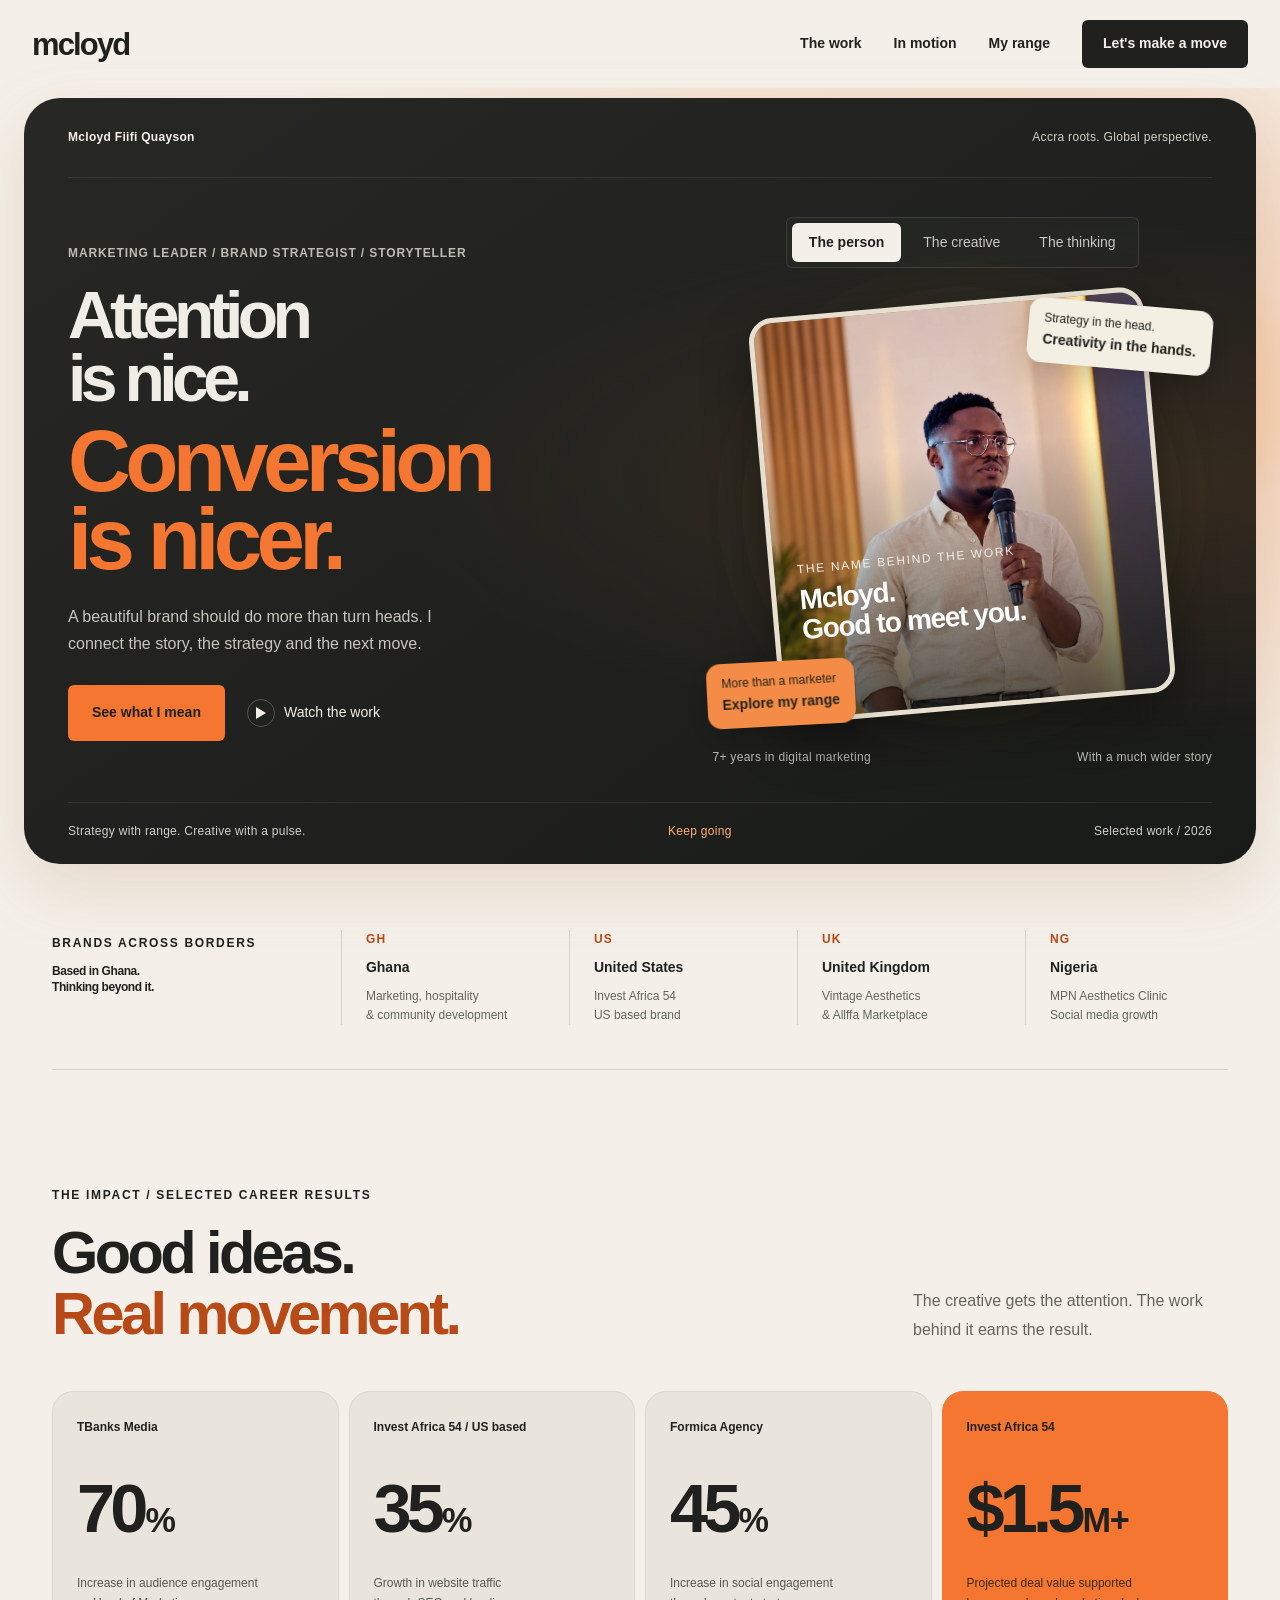
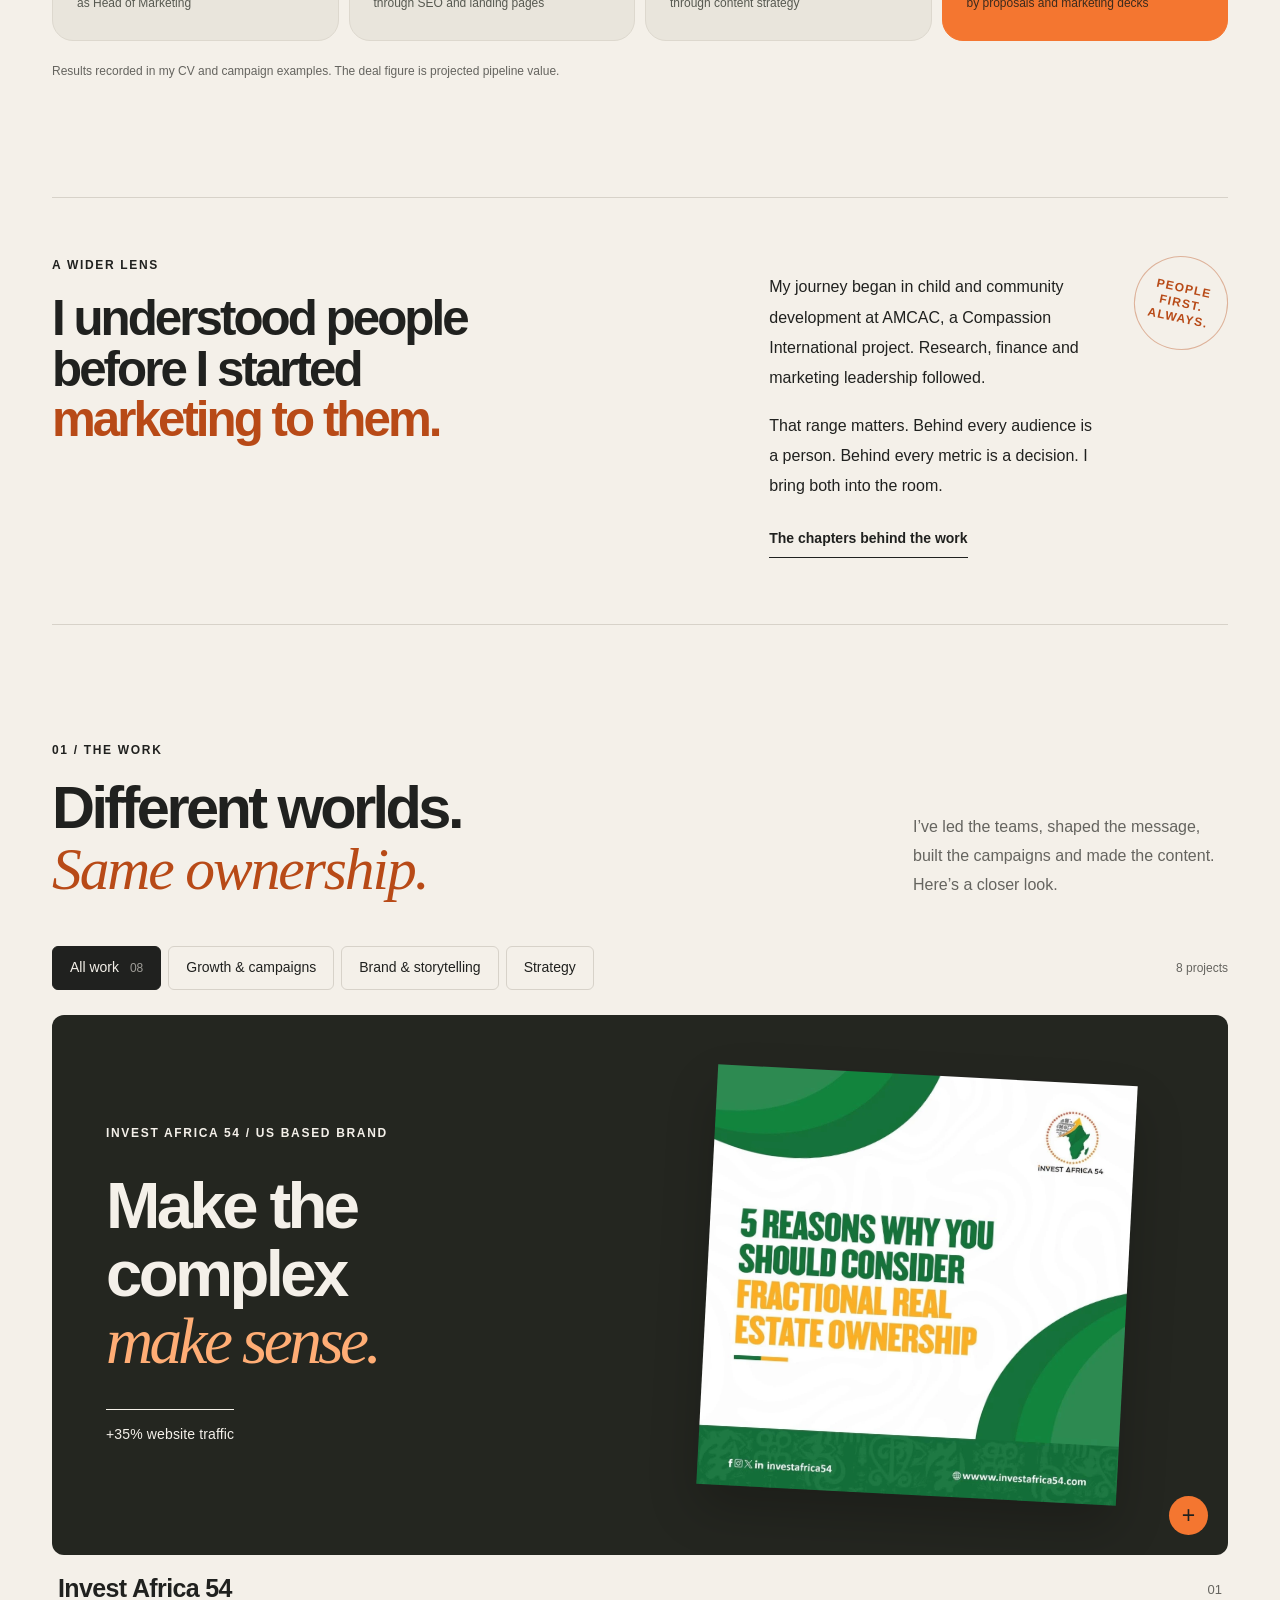
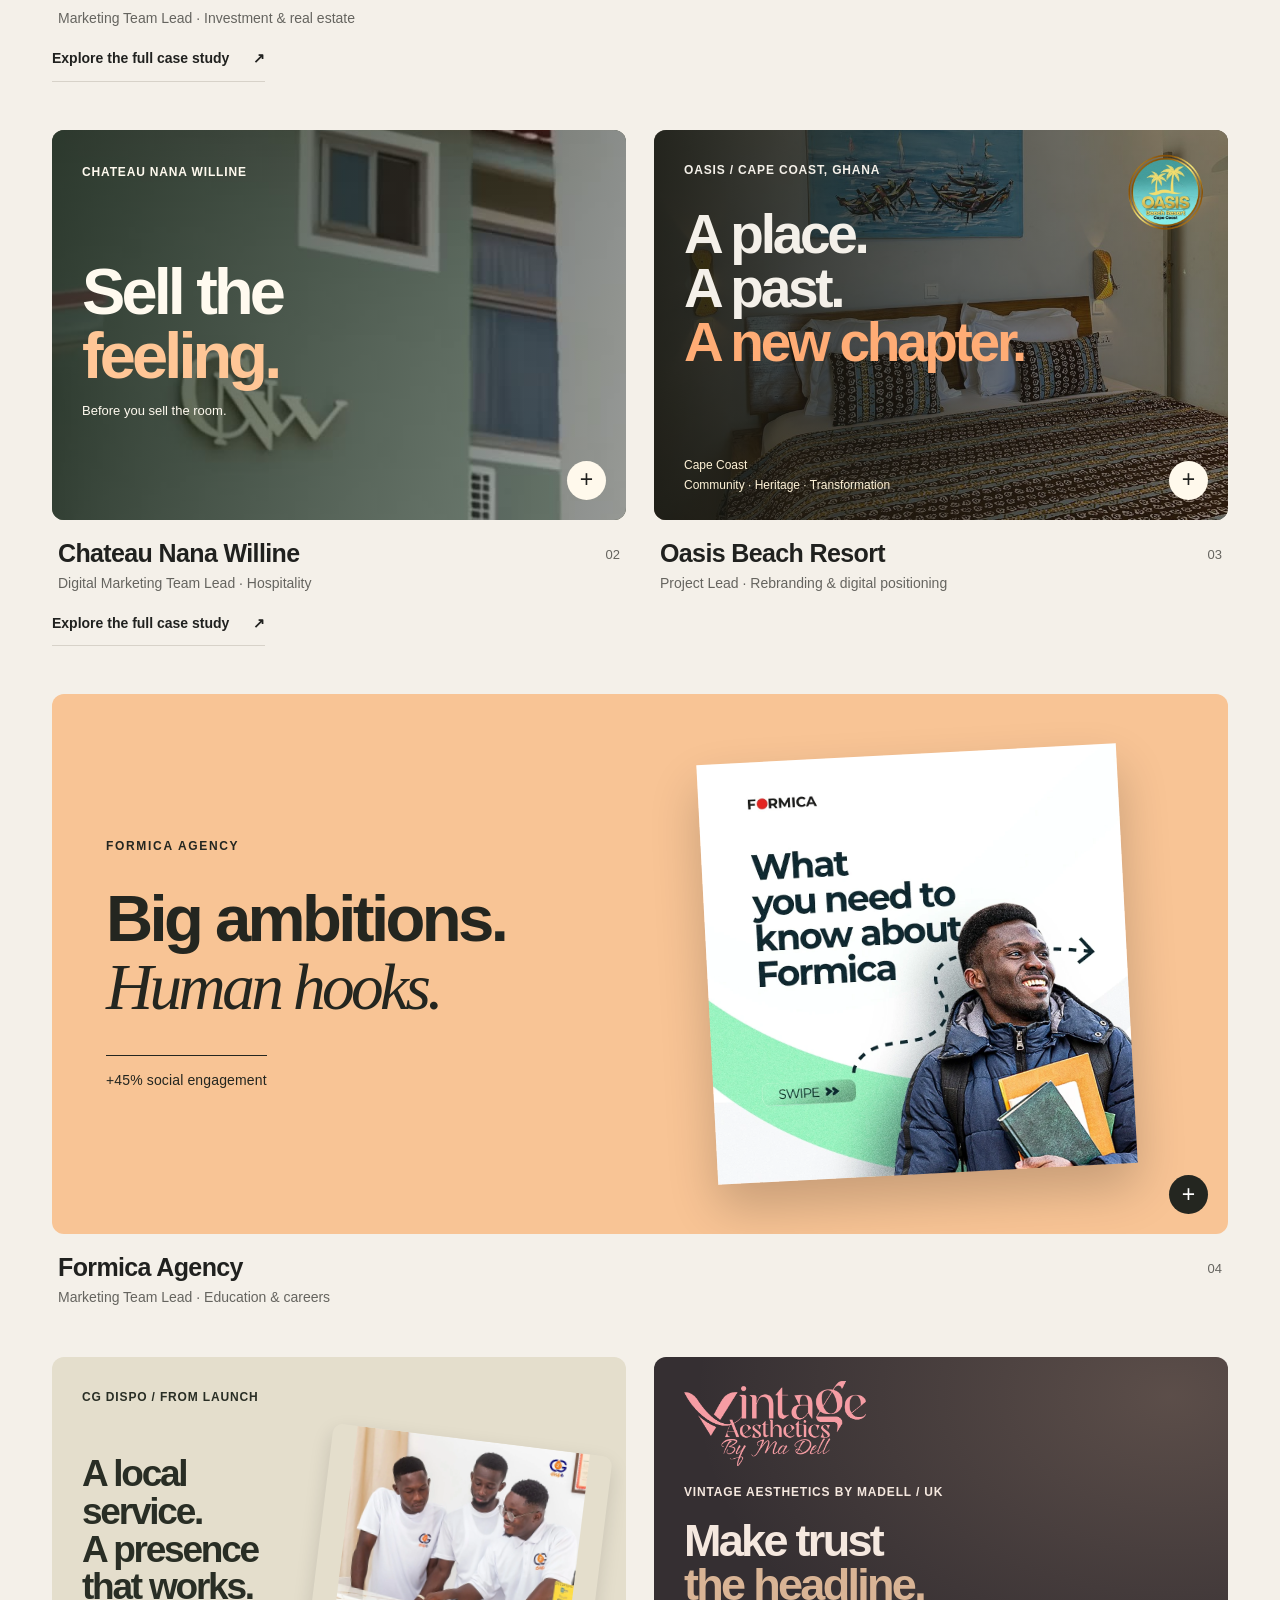
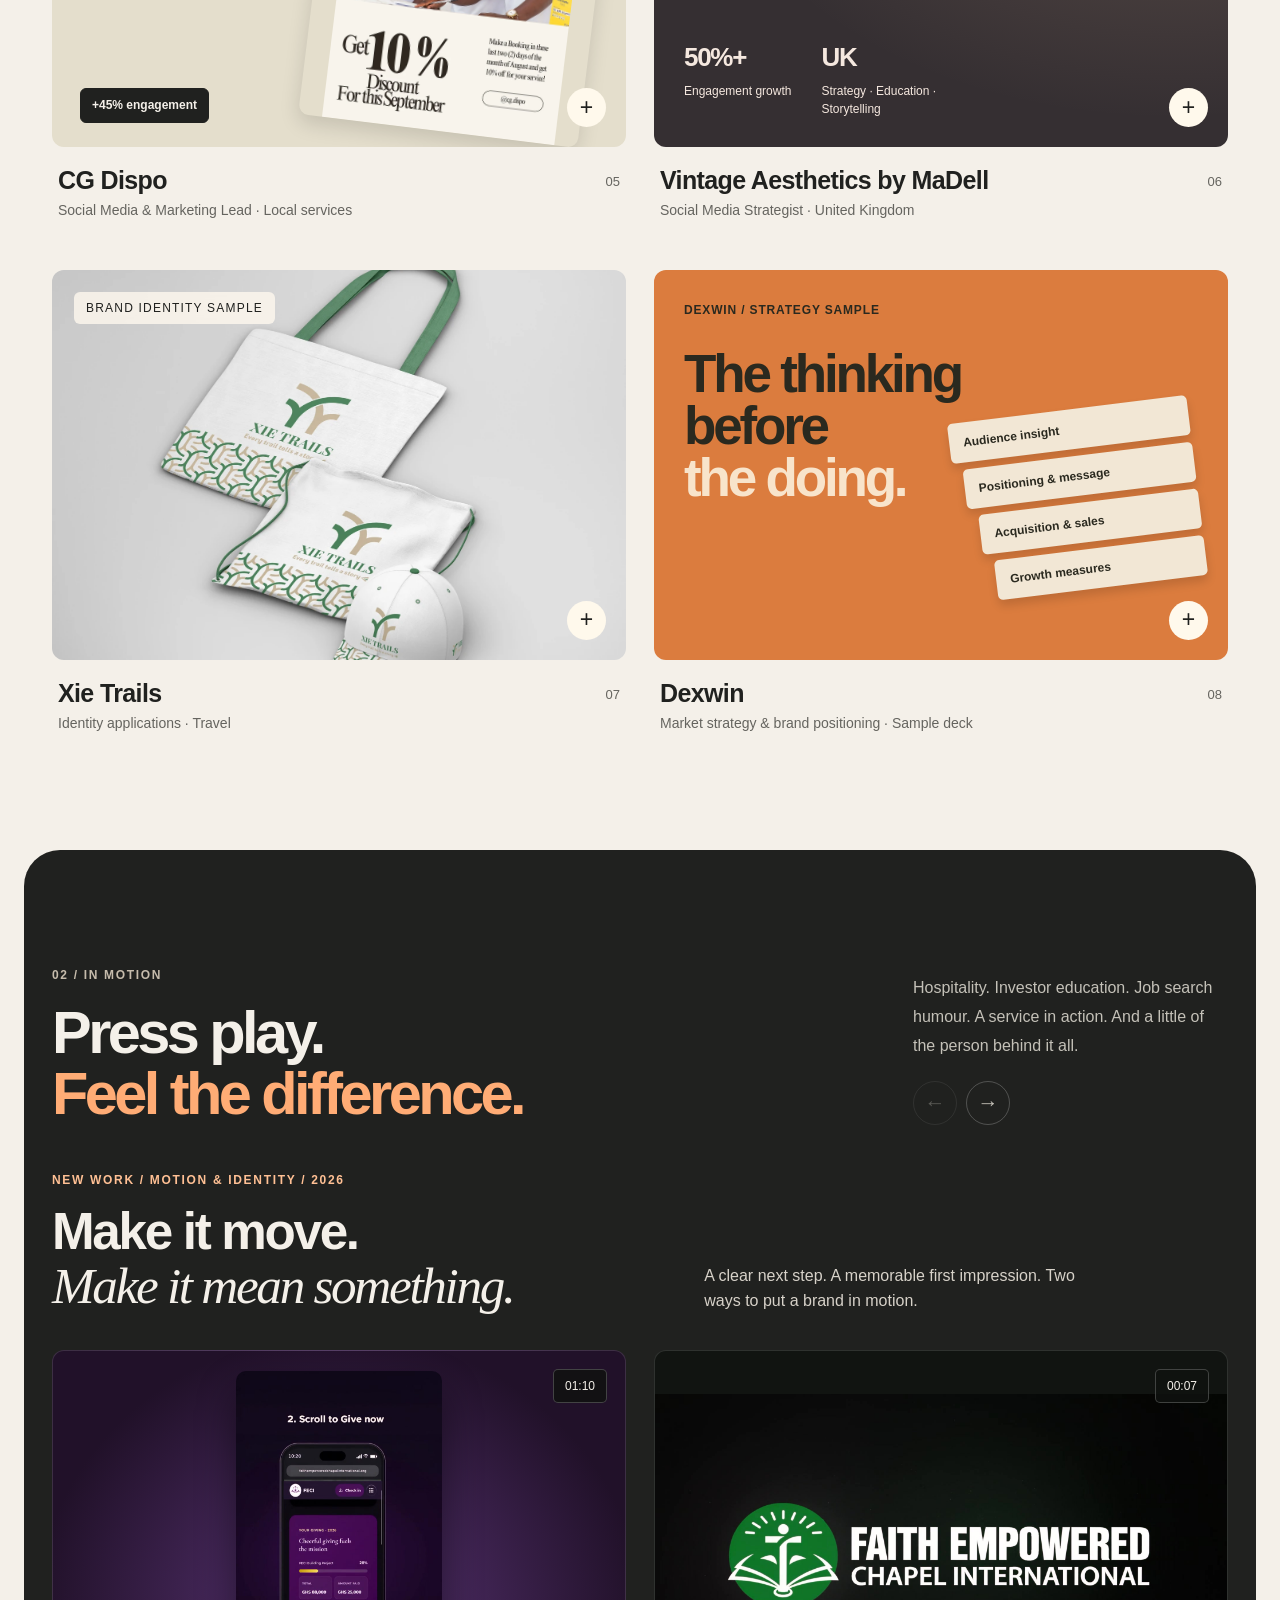
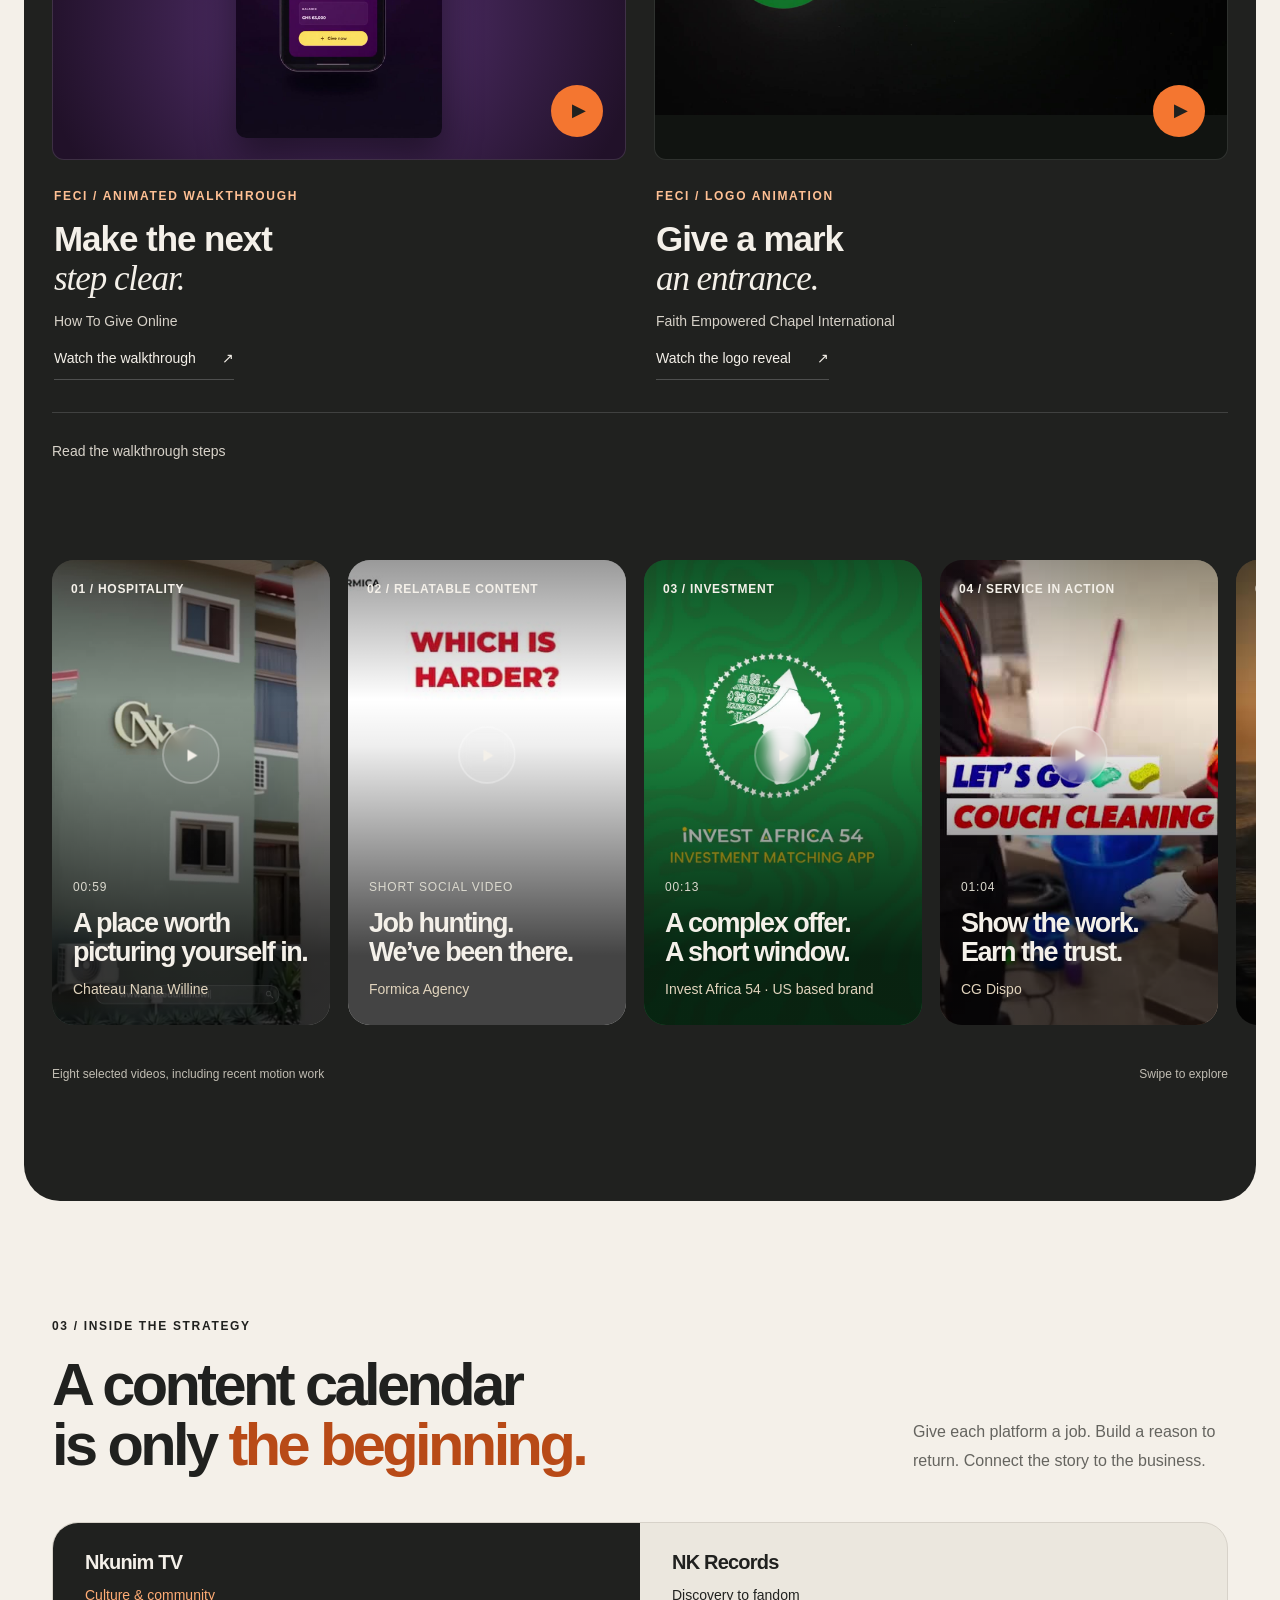
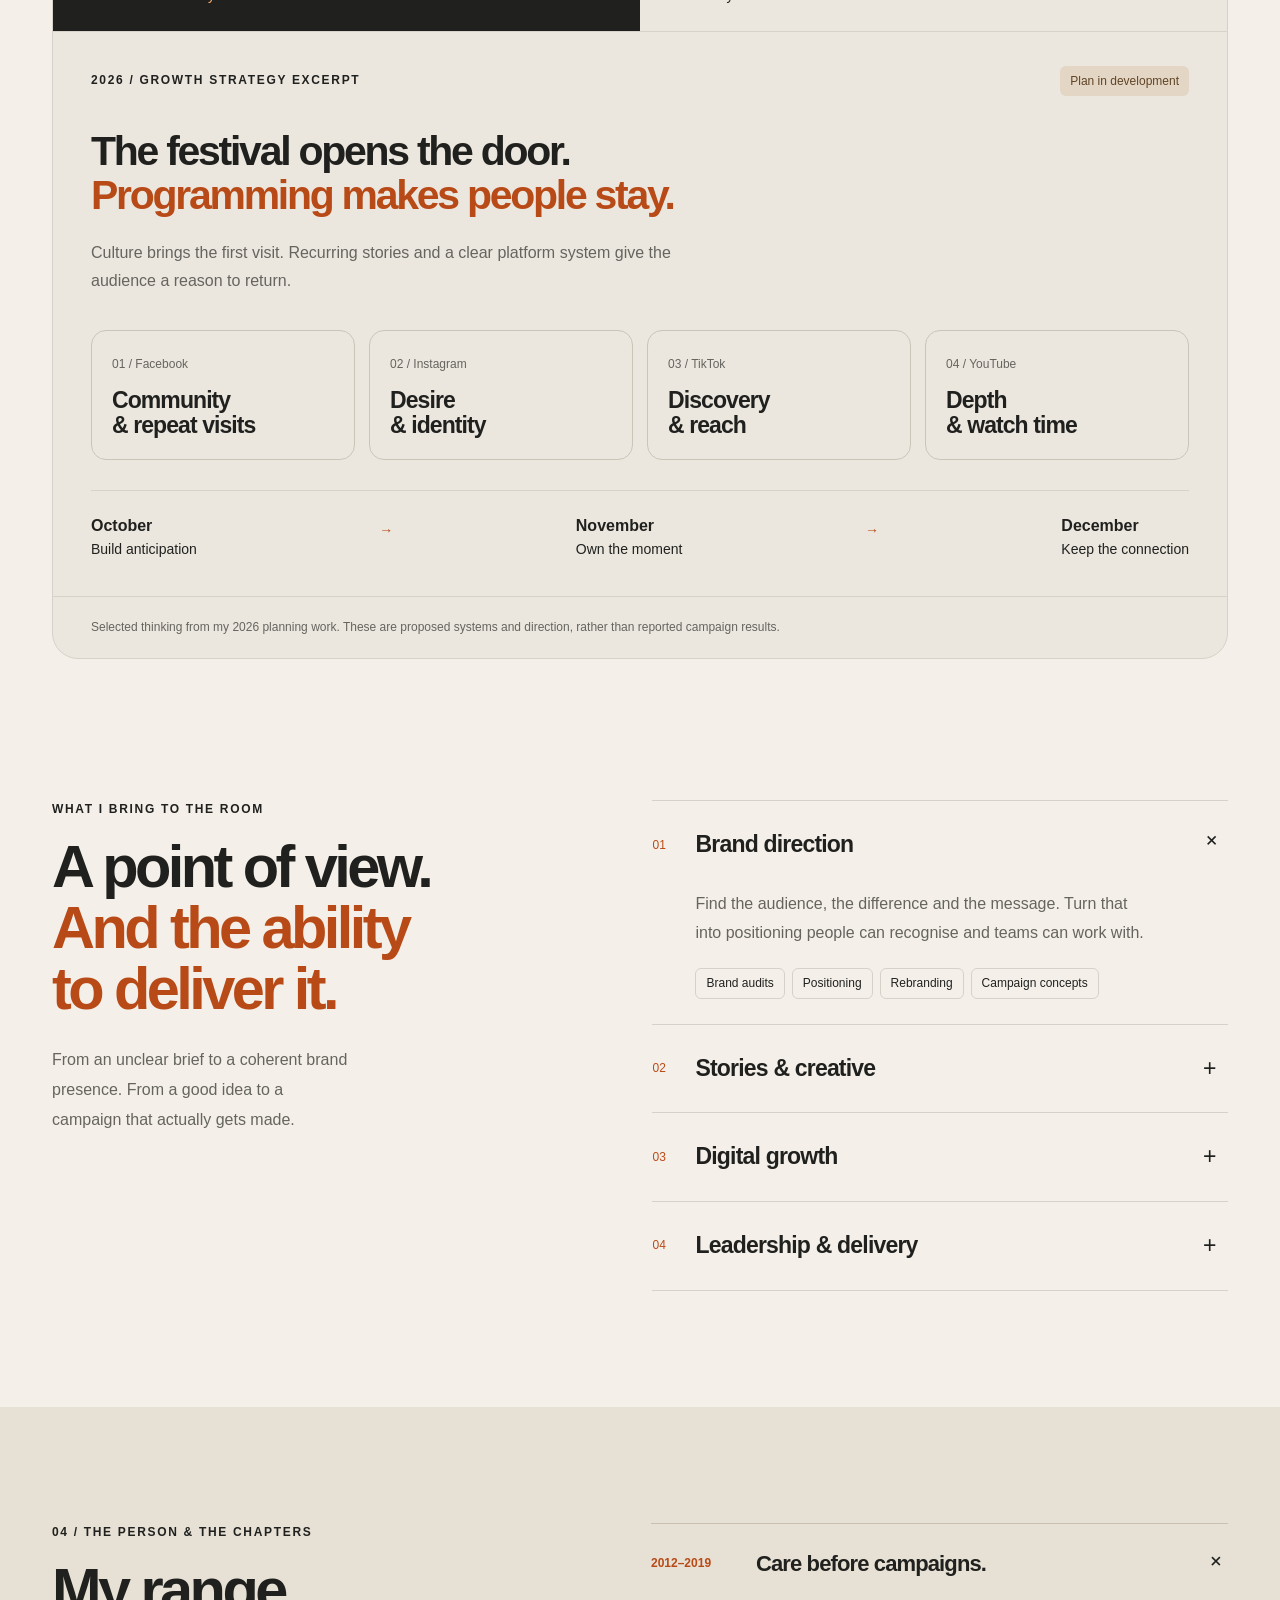
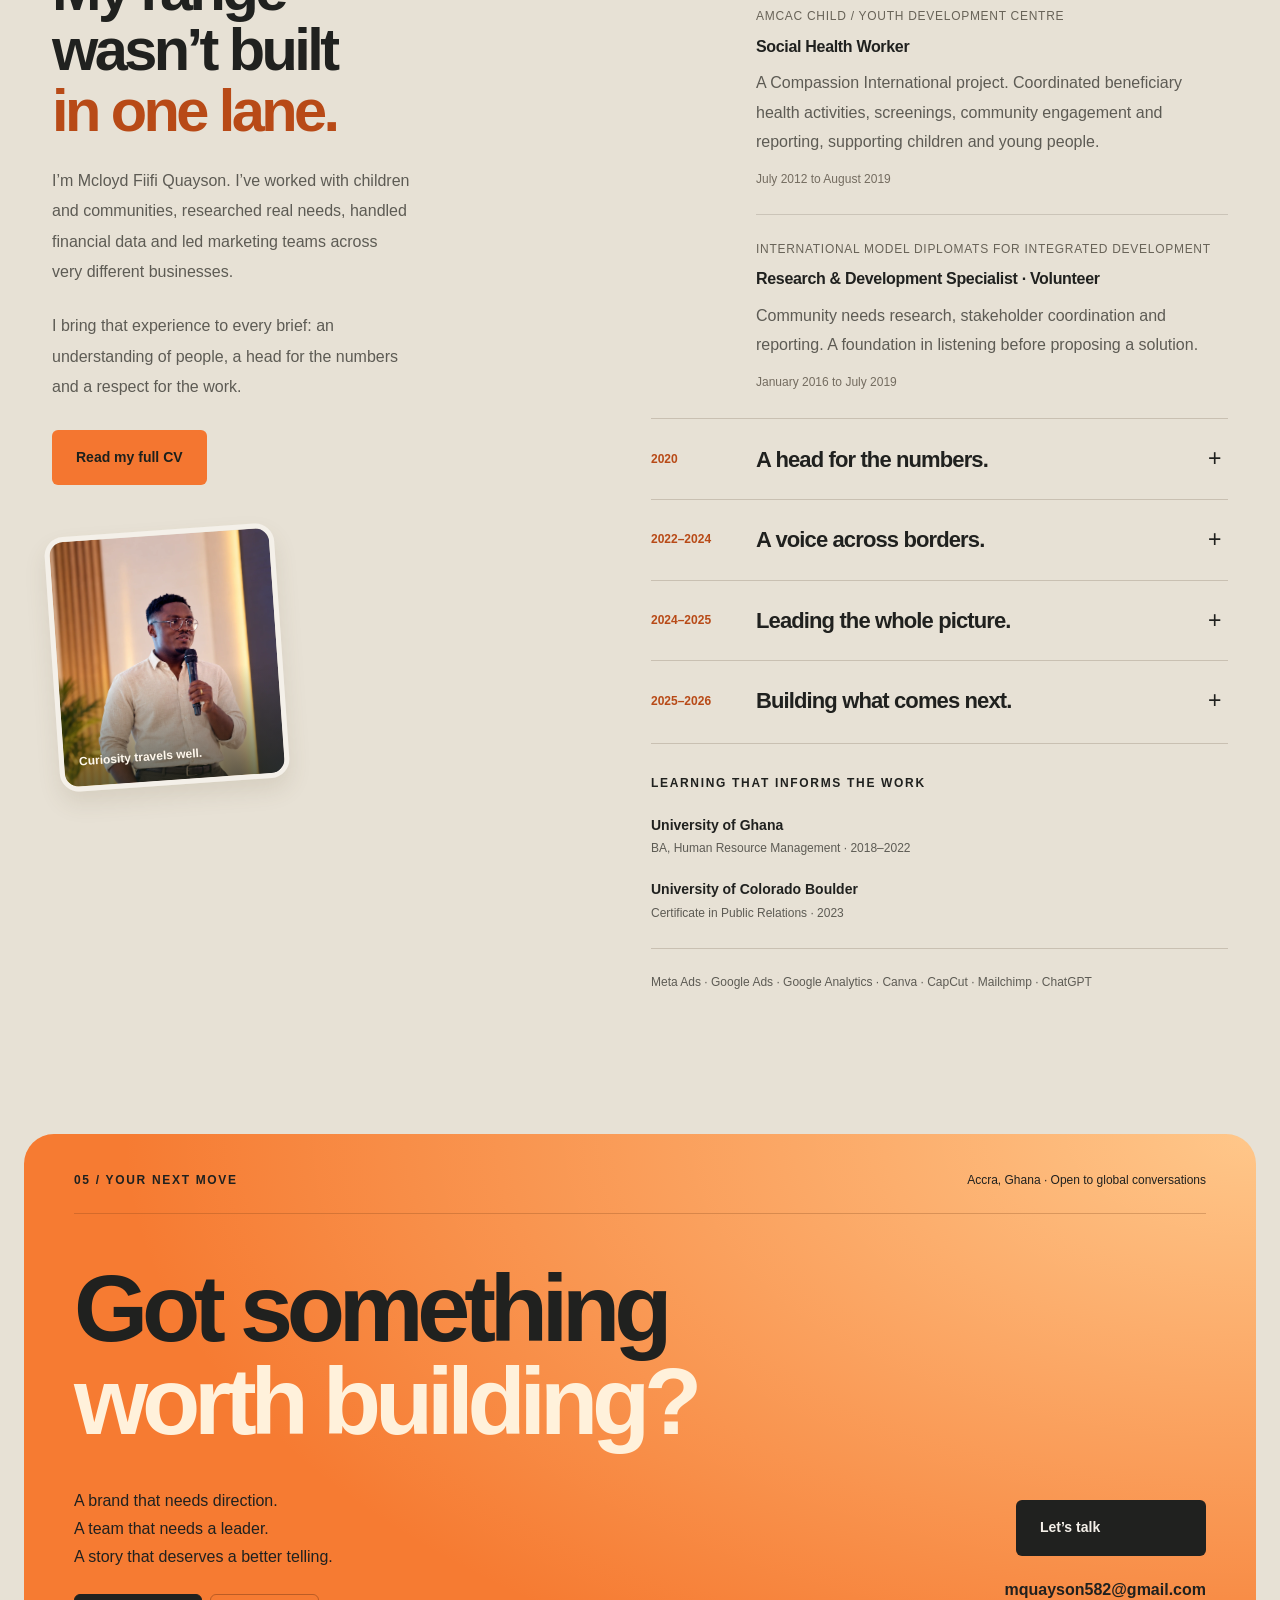
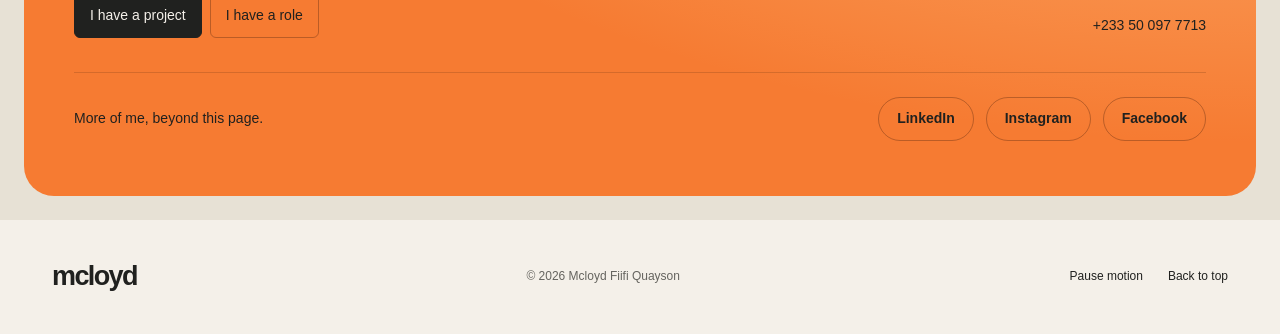
==== index.html @ b2cd820a "Refresh portfolio script cache for new video controls" ====
<!doctype html>
<html lang="en" prefix="og: https://ogp.me/ns#">
<head>
<meta charset="utf-8"><meta name="viewport" content="width=device-width, initial-scale=1"><meta name="theme-color" content="#ed641d">
<title>Mcloyd Fiifi Quayson | Marketing Leader, Brand Strategist & Storyteller</title>
<meta name="description" content="Attention is nice. Conversion is nicer. Mcloyd Fiifi Quayson: marketing leader, brand strategist and storyteller with experience spanning Ghana, US based brands, the UK and Nigeria.">
<meta property="og:title" content="Mcloyd Fiifi Quayson | Strategy with range. Creative with a pulse."><meta property="og:description" content="Real campaigns, short films, brand thinking and a journey from community development to marketing leadership."><meta property="og:type" content="website">
<link rel="canonical" href="https://mfquayson.github.io/Portfolio/">
<meta property="og:url" content="https://mfquayson.github.io/Portfolio/">
<meta property="og:site_name" content="Mcloyd Fiifi Quayson Portfolio">
<meta property="og:locale" content="en_GB">
<meta property="og:image" content="https://mfquayson.github.io/Portfolio/assets/mcloyd-social-preview.jpg">
<meta property="og:image:secure_url" content="https://mfquayson.github.io/Portfolio/assets/mcloyd-social-preview.jpg">
<meta property="og:image:type" content="image/jpeg">
<meta property="og:image:width" content="1200">
<meta property="og:image:height" content="630">
<meta property="og:image:alt" content="Mcloyd Fiifi Quayson speaking at an event. Marketing leader, brand strategist and storyteller.">
<meta name="twitter:card" content="summary_large_image">
<meta name="twitter:title" content="Mcloyd Fiifi Quayson | Strategy with range. Creative with a pulse.">
<meta name="twitter:description" content="Real campaigns, short films, brand thinking and a journey from community development to marketing leadership.">
<meta name="twitter:image" content="https://mfquayson.github.io/Portfolio/assets/mcloyd-social-preview.jpg">
<meta name="twitter:image:alt" content="Mcloyd Fiifi Quayson speaking at an event. Marketing leader, brand strategist and storyteller.">
<link rel="icon" href="assets/favicon.svg" type="image/svg+xml"><link rel="stylesheet" href="style.css"><link rel="stylesheet" href="editorial.css"><script src="app.js?v=20261005" defer></script>
</head>
<body>
<a class="skip" href="#main">Skip to content</a><div class="scroll-progress" aria-hidden="true"></div>
<header class="header"><a class="wordmark" href="#home" aria-label="Mcloyd Quayson, home">mcloyd</a><nav id="navigation" aria-label="Main navigation"><a href="#work">The work</a><a href="#films">In motion</a><a href="#journey">My range</a><a class="nav-contact" href="#contact">Let's make a move</a></nav><button class="menu-toggle" aria-expanded="false" aria-controls="navigation">Menu</button></header>
<main id="main">
<section class="hero-shell" id="home" aria-labelledby="hero-title"><div class="hero">
<div class="hero-top"><p>Mcloyd Fiifi Quayson</p><p>Accra roots. Global perspective.</p></div>
<div class="hero-grid"><div class="hero-copy"><p class="eyebrow">Marketing leader / Brand strategist / Storyteller</p><h1 id="hero-title"><span>Attention<br>is nice.</span><em>Conversion<br>is nicer.</em></h1><p class="hero-description">A beautiful brand should do more than turn heads. I connect the story, the strategy and the next move.</p><div class="hero-actions"><a class="button button-orange" href="#work">See what I mean</a><a class="hero-reel-link" href="#films"><span class="play-small" aria-hidden="true"><svg viewBox="0 0 10 12" width="10" height="12" aria-hidden="true"><path d="M0 0l10 6-10 6z" fill="currentColor"/></svg></span> Watch the work</a></div></div>
<div class="hero-studio"><div class="studio-tabs" role="tablist" aria-label="Explore Mcloyd's range"><button role="tab" id="person-tab" aria-controls="person-panel" aria-selected="true" data-scene="person">The person</button><button role="tab" id="creative-tab" aria-controls="creative-panel" aria-selected="false" tabindex="-1" data-scene="creative">The creative</button><button role="tab" id="thinking-tab" aria-controls="thinking-panel" aria-selected="false" tabindex="-1" data-scene="thinking">The thinking</button></div>
<div class="studio-stage"><div class="studio-panel person-panel" id="person-panel" role="tabpanel" aria-labelledby="person-tab"><div class="portrait-orbit" aria-hidden="true"></div><div class="portrait-card"><img src="assets/mcloyd.webp" alt="Mcloyd Fiifi Quayson speaking into a microphone at an event" width="1024" height="1536" fetchpriority="high"><div class="portrait-caption"><span>THE NAME BEHIND THE WORK</span><strong>Mcloyd.<br>Good to meet you.</strong></div></div><div class="studio-note note-top"><span>Strategy in the head.</span><b>Creativity in the hands.</b></div><a class="studio-note note-bottom" href="#journey"><span>More than a marketer</span><b>Explore my range</b></a></div>
<div class="studio-panel creative-panel" id="creative-panel" role="tabpanel" aria-labelledby="creative-tab" hidden><div class="creative-stack"><img src="assets/xie.webp" alt="Xie Trails identity applied to travel merchandise" width="1440" height="1600"><img src="assets/hotel.webp" alt="Chateau Nana Willine seasonal booking creative" width="1080" height="1080"></div><div class="studio-note note-bottom"><span>From identity to the feed.</span><b>A story people can see.</b></div><a class="scene-link" href="#films">See it in motion</a></div>
<div class="studio-panel thinking-panel" id="thinking-panel" role="tabpanel" aria-labelledby="thinking-tab" hidden><div class="thinking-card"><span>BEFORE THE POST.</span><p>Who cares?<br>Why now?<br><em>What next?</em></p><div class="thinking-flow"><span>Audience</span><i aria-hidden="true">→</i><span>Story</span><i aria-hidden="true">→</i><span>Action</span></div></div><div class="studio-note note-bottom"><span>Not every platform has the same job.</span><b>Give the work a direction.</b></div><a class="scene-link" href="#thinking">Inside the strategy</a></div></div>
<div class="studio-bottom"><span>7+ years in digital marketing</span><span>With a much wider story</span></div></div></div>
<div class="hero-bottom"><span>Strategy with range. Creative with a pulse.</span><a href="#footprint">Keep going</a><span>Selected work / 2026</span></div></div></section>
<section class="footprint wrap" id="footprint" aria-label="International brand experience"><div class="footprint-intro"><span class="eyebrow">Brands across borders</span><p>Based in Ghana.<br>Thinking beyond it.</p></div><div><span class="country-code">GH</span><strong>Ghana</strong><p>Marketing, hospitality<br>& community development</p></div><div><span class="country-code">US</span><strong>United States</strong><p>Invest Africa 54<br>US based brand</p></div><div><span class="country-code">UK</span><strong>United Kingdom</strong><p>Vintage Aesthetics<br>& Allffa Marketplace</p></div><div><span class="country-code">NG</span><strong>Nigeria</strong><p>MPN Aesthetics Clinic<br>Social media growth</p></div></section>
<section class="impact wrap section-space" aria-labelledby="impact-title"><div class="section-heading reveal"><div><p class="eyebrow">The impact / Selected career results</p><h2 id="impact-title">Good ideas.<br><span>Real movement.</span></h2></div><p>The creative gets the attention. The work behind it earns the result.</p></div><div class="metric-grid reveal"><div class="metric"><span class="metric-org">TBanks Media</span><strong>70<span>%</span></strong><p>Increase in audience engagement<br>as Head of Marketing</p></div><div class="metric"><span class="metric-org">Invest Africa 54 / US based</span><strong>35<span>%</span></strong><p>Growth in website traffic<br>through SEO and landing pages</p></div><div class="metric"><span class="metric-org">Formica Agency</span><strong>45<span>%</span></strong><p>Increase in social engagement<br>through content strategy</p></div><div class="metric metric-orange"><span class="metric-org">Invest Africa 54</span><strong>$1.5<span>M+</span></strong><p>Projected deal value supported<br>by proposals and marketing decks</p></div></div><p class="source-note">Results recorded in my CV and campaign examples. The deal figure is projected pipeline value.</p></section>
<section class="range-intro wrap reveal" aria-labelledby="range-title"><div class="range-title"><p class="eyebrow">A wider lens</p><h2 id="range-title">I understood people<br>before I started<br><span>marketing to them.</span></h2></div><div class="range-context"><span class="range-stamp" aria-hidden="true">PEOPLE<br>FIRST.<br>ALWAYS.</span><p>My journey began in child and community development at AMCAC, a Compassion International project. Research, finance and marketing leadership followed.</p><p>That range matters. Behind every audience is a person. Behind every metric is a decision. I bring both into the room.</p><a class="text-link" href="#journey">The chapters behind the work</a></div></section>
<section class="work wrap section-space" id="work" aria-labelledby="work-title"><div class="section-heading reveal"><div><p class="eyebrow">01 / The work</p><h2 id="work-title">Different worlds.<br><span>Same ownership.</span></h2></div><p>I’ve led the teams, shaped the message, built the campaigns and made the content. Here’s a closer look.</p></div><div class="gallery-toolbar"><div class="filters" role="group" aria-label="Filter projects"><button data-filter="all" aria-pressed="true">All work <span>08</span></button><button data-filter="growth" aria-pressed="false">Growth & campaigns</button><button data-filter="brand" aria-pressed="false">Brand & storytelling</button><button data-filter="strategy" aria-pressed="false">Strategy</button></div><span id="gallery-count" aria-live="polite">8 projects</span></div>
<div class="project-grid editorial-gallery">
<article class="project project-feature reveal" data-category="growth strategy"><button class="project-open" data-project="invest"><div class="project-visual editorial-feature feature-invest"><div class="feature-copy"><span class="eyebrow">INVEST AFRICA 54 / US BASED BRAND</span><p>Make the<br>complex<br><em>make sense.</em></p><span class="feature-result">+35% website traffic</span></div><div class="feature-art"><img src="assets/invest.webp" alt="Invest Africa 54 educational campaign creative" loading="lazy" width="1080" height="1080"></div><span class="open-arrow" aria-hidden="true">+</span></div><div class="project-info"><div><h3>Invest Africa 54</h3><p>Marketing Team Lead · Investment & real estate</p></div><span>01</span></div></button><a class="case-link" href="work/invest-africa-54/">Explore the full case study <span aria-hidden="true">↗</span></a></article>
<article class="project reveal" data-category="growth brand"><button class="project-open" data-project="hotel"><div class="project-visual hotel-visual"><img src="assets/hotelFilm.jpg" alt="Exterior of Chateau Nana Willine from a hospitality campaign reel" loading="lazy" width="720" height="1280"><div class="visual-type"><span>CHATEAU NANA WILLINE</span><p>Sell the<br><em>feeling.</em></p><small>Before you sell the room.</small></div><span class="open-arrow" aria-hidden="true">+</span></div><div class="project-info"><div><h3>Chateau Nana Willine</h3><p>Digital Marketing Team Lead · Hospitality</p></div><span>02</span></div></button><a class="case-link" href="work/chateau-nana-willine/">Explore the full case study <span aria-hidden="true">↗</span></a></article>
<article class="project reveal" data-category="brand strategy"><button class="project-open" data-project="oasis"><div class="project-visual oasis-visual"><img class="oasis-photo" src="assets/oasis-brand-photo.jpg" alt="A guest room at Oasis Beach Resort" width="960" height="1280" loading="lazy"><img class="case-brand-logo" src="assets/oasis-logo.png" alt="Oasis Beach Resort logo" width="500" height="500" loading="lazy"><div class="visual-type"><span>OASIS / CAPE COAST, GHANA</span><p>A place.<br>A past.<br><em>A new chapter.</em></p></div><div class="oasis-line"><span>Cape Coast</span><span>Community · Heritage · Transformation</span></div><span class="open-arrow" aria-hidden="true">+</span></div><div class="project-info"><div><h3>Oasis Beach Resort</h3><p>Project Lead · Rebranding & digital positioning</p></div><span>03</span></div></button></article>
<article class="project project-feature reveal" data-category="growth brand"><button class="project-open" data-project="formica"><div class="project-visual editorial-feature feature-formica"><div class="feature-copy"><span class="eyebrow">FORMICA AGENCY</span><p>Big ambitions.<br><em>Human hooks.</em></p><span class="feature-result">+45% social engagement</span></div><div class="feature-art"><img src="assets/formica.webp" alt="Formica Agency career development creative" loading="lazy" width="1080" height="1080"></div><span class="open-arrow" aria-hidden="true">+</span></div><div class="project-info"><div><h3>Formica Agency</h3><p>Marketing Team Lead · Education & careers</p></div><span>04</span></div></button></article>
<article class="project reveal" data-category="growth brand"><button class="project-open" data-project="cg"><div class="project-visual cg-visual"><img src="assets/cg.webp" alt="CG Dispo promotional social creative for a cleaning service offer" loading="lazy" width="960" height="1200"><div class="visual-label"><span>CG DISPO / FROM LAUNCH</span><p>A local service.<br>A presence that works.</p></div><span class="visual-result">+45% engagement</span><span class="open-arrow" aria-hidden="true">+</span></div><div class="project-info"><div><h3>CG Dispo</h3><p>Social Media & Marketing Lead · Local services</p></div><span>05</span></div></button></article>
<article class="project reveal" data-category="growth strategy"><button class="project-open" data-project="aesthetics"><div class="project-visual aesthetics-visual"><img class="case-brand-logo" src="assets/vintage-logo.png" alt="Vintage Aesthetics by MaDell logo" width="600" height="281" loading="lazy"><div class="visual-type"><span>VINTAGE AESTHETICS BY MADELL / UK</span><p>Make trust<br><em>the headline.</em></p></div><div class="aesthetics-results"><span><b>50%+</b>Engagement growth</span><span><b>UK</b>Strategy · Education · Storytelling</span></div><span class="open-arrow" aria-hidden="true">+</span></div><div class="project-info"><div><h3>Vintage Aesthetics by MaDell</h3><p>Social Media Strategist · United Kingdom</p></div><span>06</span></div></button></article>
<article class="project reveal" data-category="brand"><button class="project-open" data-project="xie"><div class="project-visual xie-visual"><img src="assets/xie.webp" alt="Xie Trails identity on a tote bag, shirt and cap" loading="lazy" width="1440" height="1600"><span class="sample-label">BRAND IDENTITY SAMPLE</span><span class="open-arrow" aria-hidden="true">+</span></div><div class="project-info"><div><h3>Xie Trails</h3><p>Identity applications · Travel</p></div><span>07</span></div></button></article>
<article class="project reveal" data-category="strategy"><button class="project-open" data-project="deck"><div class="project-visual deck-visual"><div class="visual-type"><span>DEXWIN / STRATEGY SAMPLE</span><p>The thinking<br>before<br><em>the doing.</em></p></div><div class="deck-pages"><span>Audience insight</span><span>Positioning & message</span><span>Acquisition & sales</span><span>Growth measures</span></div><span class="open-arrow" aria-hidden="true">+</span></div><div class="project-info"><div><h3>Dexwin</h3><p>Market strategy & brand positioning · Sample deck</p></div><span>08</span></div></button></article>
</div></section>
<section class="cinema section-space" id="films" aria-labelledby="films-title"><div class="wrap"><div class="section-heading reveal"><div><p class="eyebrow">02 / In motion</p><h2 id="films-title">Press play.<br><span>Feel the difference.</span></h2></div><div class="cinema-intro"><p>Hospitality. Investor education. Job search humour. A service in action. And a little of the person behind it all.</p><div class="slider-controls"><button id="previous-film" aria-label="Previous videos">←</button><button id="next-film" aria-label="Next videos">→</button></div></div></div></div>
<div class="wrap motion-showcase reveal" aria-labelledby="motion-showcase-title">
<div class="motion-heading"><p class="eyebrow">New work / Motion &amp; identity / 2026</p><h3 id="motion-showcase-title">Make it move.<br><em>Make it mean something.</em></h3><p>A clear next step. A memorable first impression. Two ways to put a brand in motion.</p></div>
<div class="motion-grid">
<article class="motion-card"><button class="film-open motion-open" data-film="giving" aria-label="Play How To Give Online, animated website walkthrough"><div class="motion-preview motion-phone"><img src="assets/feci-giving-poster.jpg" alt="A phone showing the giving options in the animated FECI website walkthrough" loading="lazy" width="720" height="1280"><span class="motion-duration">01:10</span><span class="motion-play" aria-hidden="true">▶</span></div><div class="motion-copy"><span class="eyebrow">FECI / Animated walkthrough</span><h4>Make the next<br><em>step clear.</em></h4><p>How To Give Online</p><span class="motion-watch">Watch the walkthrough <span aria-hidden="true">↗</span></span></div></button></article>
<article class="motion-card"><button class="film-open motion-open" data-film="logo" aria-label="Play Faith Empowered Chapel International logo reveal"><div class="motion-preview motion-logo"><img src="assets/feci-logo-poster.jpg" alt="The Faith Empowered Chapel International logo at the close of its animated reveal" loading="lazy" width="1920" height="1080"><span class="motion-duration">00:07</span><span class="motion-play" aria-hidden="true">▶</span></div><div class="motion-copy"><span class="eyebrow">FECI / Logo animation</span><h4>Give a mark<br><em>an entrance.</em></h4><p>Faith Empowered Chapel International</p><span class="motion-watch">Watch the logo reveal <span aria-hidden="true">↗</span></span></div></button></article>
</div>
<details class="motion-transcript"><summary>Read the walkthrough steps</summary><p>The film demonstrates opening the FECI website, scrolling to Give now, choosing a giving type, entering an amount, reviewing payment methods, choosing Mobile Money, entering and checking the payment number, and approving the transaction on a phone.</p></details>
</div>
<div class="film-track" id="film-track" tabindex="0" aria-label="Video collection. Swipe, scroll or use the arrow buttons.">
<article class="film-card"><button class="film-open" data-film="hotel"><img src="assets/hotelFilm.jpg" alt="Chateau Nana Willine exterior, video preview" loading="lazy" width="720" height="1280"><span class="film-top">01 / HOSPITALITY</span><span class="play-circle" aria-hidden="true"><svg viewBox="0 0 10 12" width="10" height="12" aria-hidden="true"><path d="M0 0l10 6-10 6z" fill="currentColor"/></svg></span><div class="film-caption"><span>00:59</span><h3>A place worth<br>picturing yourself in.</h3><p>Chateau Nana Willine</p></div></button></article>
<article class="film-card"><button class="film-open" data-film="formica"><img src="assets/reel-poster.jpg" alt="Formica job search humour video preview" loading="lazy"><span class="film-top">02 / RELATABLE CONTENT</span><span class="play-circle" aria-hidden="true"><svg viewBox="0 0 10 12" width="10" height="12" aria-hidden="true"><path d="M0 0l10 6-10 6z" fill="currentColor"/></svg></span><div class="film-caption"><span>SHORT SOCIAL VIDEO</span><h3>Job hunting.<br>We’ve been there.</h3><p>Formica Agency</p></div></button></article>
<article class="film-card"><button class="film-open" data-film="invest"><img src="assets/investFilm.jpg" alt="Invest Africa 54 investment campaign video preview" loading="lazy" width="720" height="1280"><span class="film-top">03 / INVESTMENT</span><span class="play-circle" aria-hidden="true"><svg viewBox="0 0 10 12" width="10" height="12" aria-hidden="true"><path d="M0 0l10 6-10 6z" fill="currentColor"/></svg></span><div class="film-caption"><span>00:13</span><h3>A complex offer.<br>A short window.</h3><p>Invest Africa 54 · US based brand</p></div></button></article>
<article class="film-card"><button class="film-open" data-film="laundry"><img src="assets/laundryFilm.jpg" alt="CG Dispo crew cleaning a couch, video preview" loading="lazy" width="360" height="640"><span class="film-top">04 / SERVICE IN ACTION</span><span class="play-circle" aria-hidden="true"><svg viewBox="0 0 10 12" width="10" height="12" aria-hidden="true"><path d="M0 0l10 6-10 6z" fill="currentColor"/></svg></span><div class="film-caption"><span>01:04</span><h3>Show the work.<br>Earn the trust.</h3><p>CG Dispo</p></div></button></article>
<article class="film-card"><button class="film-open" data-film="travel"><img src="assets/travelFilm.jpg" alt="Golden sunset by the beach, personal travel film preview" loading="lazy" width="360" height="640"><span class="film-top">05 / PERSONAL FILM</span><span class="play-circle" aria-hidden="true"><svg viewBox="0 0 10 12" width="10" height="12" aria-hidden="true"><path d="M0 0l10 6-10 6z" fill="currentColor"/></svg></span><div class="film-caption"><span>00:33</span><h3>Some stories<br>need a sunset.</h3><p>Travel & atmosphere</p></div></button></article>
<article class="film-card"><button class="film-open" data-film="human"><img src="assets/humanFilm.jpg" alt="Personal reflection video preview" loading="lazy" width="360" height="640"><span class="film-top">06 / PERSONAL STORYTELLING</span><span class="play-circle" aria-hidden="true"><svg viewBox="0 0 10 12" width="10" height="12" aria-hidden="true"><path d="M0 0l10 6-10 6z" fill="currentColor"/></svg></span><div class="film-caption"><span>01:26</span><h3>The human<br>in the story.</h3><p>Personal reflection</p></div></button></article>
</div><div class="wrap film-footer"><span>Eight selected videos, including recent motion work</span><span>Swipe to explore</span></div></section>
<section class="thinking wrap section-space" id="thinking" aria-labelledby="thinking-title"><div class="section-heading reveal"><div><p class="eyebrow">03 / Inside the strategy</p><h2 id="thinking-title">A content calendar<br>is only <span>the beginning.</span></h2></div><p>Give each platform a job. Build a reason to return. Connect the story to the business.</p></div><div class="strategy-board reveal"><div class="strategy-tabs" role="tablist" aria-label="Explore strategy excerpts"><button role="tab" id="tv-tab" aria-controls="tv-panel" aria-selected="true" data-strategy="tv">Nkunim TV <span>Culture & community</span></button><button role="tab" id="records-tab" aria-controls="records-panel" aria-selected="false" tabindex="-1" data-strategy="records">NK Records <span>Discovery to fandom</span></button></div>
<div class="strategy-panel" id="tv-panel" role="tabpanel" aria-labelledby="tv-tab"><div class="strategy-head"><span class="eyebrow">2026 / Growth strategy excerpt</span><span class="planning-label">Plan in development</span></div><h3>The festival opens the door.<br><span>Programming makes people stay.</span></h3><p>Culture brings the first visit. Recurring stories and a clear platform system give the audience a reason to return.</p><div class="platform-jobs"><div><span>01 / Facebook</span><strong>Community<br>& repeat visits</strong></div><div><span>02 / Instagram</span><strong>Desire<br>& identity</strong></div><div><span>03 / TikTok</span><strong>Discovery<br>& reach</strong></div><div><span>04 / YouTube</span><strong>Depth<br>& watch time</strong></div></div><div class="strategy-roadmap"><span><b>October</b>Build anticipation</span><i aria-hidden="true">→</i><span><b>November</b>Own the moment</span><i aria-hidden="true">→</i><span><b>December</b>Keep the connection</span></div></div>
<div class="strategy-panel" id="records-panel" role="tabpanel" aria-labelledby="records-tab" hidden><div class="strategy-head"><span class="eyebrow">2026 / Growth strategy excerpt</span><span class="planning-label">Plan in development</span></div><h3>One view is an introduction.<br><span>A fan needs a relationship.</span></h3><p>Build repeatable artist stories that move people from discovering a song to following the person and coming back for more.</p><div class="platform-jobs"><div><span>NK Introduces</span><strong>Meet<br>the artist</strong></div><div><span>In the Booth</span><strong>See<br>the process</strong></div><div><span>NK Sessions</span><strong>Feel<br>the performance</strong></div><div><span>Artist Diary</span><strong>Follow<br>the journey</strong></div></div><div class="strategy-roadmap"><span><b>Discovery</b>Earn attention</span><i aria-hidden="true">→</i><span><b>Connection</b>Build familiarity</span><i aria-hidden="true">→</i><span><b>Fandom</b>Deepen the relationship</span></div></div><p class="strategy-disclaimer">Selected thinking from my 2026 planning work. These are proposed systems and direction, rather than reported campaign results.</p></div></section>
<section class="approach wrap section-space" id="approach" aria-labelledby="approach-title"><div class="approach-intro reveal"><p class="eyebrow">What I bring to the room</p><h2 id="approach-title">A point of view.<br><span>And the ability<br>to deliver it.</span></h2><p>From an unclear brief to a coherent brand presence. From a good idea to a campaign that actually gets made.</p></div><div class="service-list">
<details class="service reveal" open><summary><span>01</span><h3>Brand direction</h3><i aria-hidden="true">+</i></summary><div class="service-content"><p>Find the audience, the difference and the message. Turn that into positioning people can recognise and teams can work with.</p><div class="tags"><span>Brand audits</span><span>Positioning</span><span>Rebranding</span><span>Campaign concepts</span></div></div></details>
<details class="service reveal"><summary><span>02</span><h3>Stories & creative</h3><i aria-hidden="true">+</i></summary><div class="service-content"><p>Write the hook. Shape the story. Make the content. Build a voice that feels human across short films, campaigns and everyday conversations.</p><div class="tags"><span>Copywriting</span><span>Content systems</span><span>Reels</span><span>Social storytelling</span></div></div></details>
<details class="service reveal"><summary><span>03</span><h3>Digital growth</h3><i aria-hidden="true">+</i></summary><div class="service-content"><p>Connect targeting, creative and the next step. Use paid media, SEO, landing pages and reporting to understand what deserves more investment.</p><div class="tags"><span>Meta Ads</span><span>Google Ads</span><span>SEO</span><span>Analytics</span></div></div></details>
<details class="service reveal"><summary><span>04</span><h3>Leadership & delivery</h3><i aria-hidden="true">+</i></summary><div class="service-content"><p>Bring designers, creators and commercial teams around one direction. Set priorities, coordinate the work and keep delivery tied to the business.</p><div class="tags"><span>Team leadership</span><span>Media buying</span><span>Stakeholders</span><span>Marketing operations</span></div></div></details></div></section>
<section class="journey section-space" id="journey" aria-labelledby="journey-title"><div class="wrap journey-grid"><div class="journey-intro reveal"><p class="eyebrow">04 / The person & the chapters</p><h2 id="journey-title">My range<br>wasn’t built<br><span>in one lane.</span></h2><p>I’m Mcloyd Fiifi Quayson. I’ve worked with children and communities, researched real needs, handled financial data and led marketing teams across very different businesses.</p><p>I bring that experience to every brief: an understanding of people, a head for the numbers and a respect for the work.</p><a class="button button-orange" href="assets/mcloyd-quayson-cv.pdf" download>Read my full CV</a><div class="journey-portrait"><img src="assets/mcloyd.webp" alt="Mcloyd speaking at an event" loading="lazy" width="1024" height="1536"><span>Curiosity travels well.</span></div></div><div class="chapter-list">
<details class="chapter reveal" open><summary><span class="chapter-date">2012–2019</span><h3>Care before campaigns.</h3><i aria-hidden="true">+</i></summary><div class="chapter-content"><div><span class="chapter-kicker">AMCAC Child / Youth Development Centre</span><h4>Social Health Worker</h4><p>A Compassion International project. Coordinated beneficiary health activities, screenings, community engagement and reporting, supporting children and young people.</p><span class="chapter-small">July 2012 to August 2019</span></div><div><span class="chapter-kicker">International Model Diplomats for Integrated Development</span><h4>Research & Development Specialist · Volunteer</h4><p>Community needs research, stakeholder coordination and reporting. A foundation in listening before proposing a solution.</p><span class="chapter-small">January 2016 to July 2019</span></div></div></details>
<details class="chapter reveal"><summary><span class="chapter-date">2020</span><h3>A head for the numbers.</h3><i aria-hidden="true">+</i></summary><div class="chapter-content"><div><span class="chapter-kicker">Chinita Fashion</span><h4>Finance & Statistics Officer</h4><p>Financial reconciliation, sales tracking, reporting and performance data. Experience that now informs how I connect creative decisions with business outcomes.</p><span class="chapter-small">February to November 2020</span></div></div></details>
<details class="chapter reveal"><summary><span class="chapter-date">2022–2024</span><h3>A voice across borders.</h3><i aria-hidden="true">+</i></summary><div class="chapter-content"><div><span class="chapter-kicker">Allffa Marketplace · Ghana / UK</span><h4>Social Media Manager</h4><p>Cross border content scheduling, customer acquisition and analytics.</p><span class="chapter-small">January to December 2022</span></div><div><span class="chapter-kicker">TBanks Media · Ghana</span><h4>Head of Marketing</h4><p>Marketing direction, media operations, buying and partnerships. Recorded 70% growth in audience engagement.</p><span class="chapter-small">January to May 2023</span></div><div><span class="chapter-kicker"><a href="https://www.instagram.com/vintageaestheticsbymadell/" target="_blank" rel="noopener" title="View Vintage Aesthetics by Ma Dell on Instagram" aria-label="View Vintage Aesthetics by Ma Dell on Instagram">Vintage Aesthetics by Ma Dell · UK</a></span><h4>Social Media Strategist</h4><p>Education and storytelling supporting a premium clinic position and consultation interest. Engagement grew by more than 50%.</p><span class="chapter-small">June 2023 to March 2024</span></div><div><span class="chapter-kicker">MPN Aesthetics Clinic · Nigeria</span><h4>Social Media Manager</h4><p>Content and paid optimisation. Engagement grew by 20% and followers by 15% within three months.</p><span class="chapter-small">October 2023 to January 2024</span></div></div></details>
<details class="chapter reveal"><summary><span class="chapter-date">2024–2025</span><h3>Leading the whole picture.</h3><i aria-hidden="true">+</i></summary><div class="chapter-content"><div><span class="chapter-kicker"><a href="https://www.instagram.com/investafrica_54/" target="_blank" rel="noopener" title="View Invest Africa 54 on Instagram" aria-label="View Invest Africa 54 on Instagram">Invest Africa 54 · US based brand</a></span><h4>Marketing Team Lead</h4><p>SEO, landing pages, investor communication, paid acquisition and a podcast. Coordinated creative and sales teams around a complex investment offer.</p><span class="chapter-small">July 2024 to March 2025</span></div><div><span class="chapter-kicker"><a href="https://gh.linkedin.com/company/formicaagency" target="_blank" rel="noopener" title="View Formica Agency on LinkedIn" aria-label="View Formica Agency on LinkedIn">Formica Agency</a></span><h4>Marketing Team Lead</h4><p>Content strategy, media buying, website updates and reporting across education and career development.</p><span class="chapter-small">October 2024 to October 2025</span></div><div><span class="chapter-kicker"><a href="https://www.instagram.com/chateaunanawilline/?hl=en" target="_blank" rel="noopener" title="View Chateau Nana Willine on Instagram" aria-label="View Chateau Nana Willine on Instagram">Chateau Nana Willine</a></span><h4>Digital Marketing Team Lead</h4><p>Hospitality positioning, seasonal promotions, SEO and local and international campaigns.</p></div><div><span class="chapter-kicker"><a href="https://www.instagram.com/oasisbeachresort/" target="_blank" rel="noopener" title="View Oasis Beach Resort on Instagram" aria-label="View Oasis Beach Resort on Instagram">Oasis Beach Resort</a></span><h4>Project Lead · Rebranding & Digital Positioning</h4><p>Identity refresh, rebrand rollout and a story rooted in Cape Coast, community and transformation.</p></div></div></details>
<details class="chapter reveal"><summary><span class="chapter-date">2025–2026</span><h3>Building what comes next.</h3><i aria-hidden="true">+</i></summary><div class="chapter-content"><div><span class="chapter-kicker">Nkunim Group</span><h4>Social Media Strategist</h4><p>Multi brand content, paid campaigns, calendars and performance reporting. Recent planning explores culture, community and artist development through Nkunim TV and NK Records.</p><span class="chapter-small">March 2025 to present</span></div><div><span class="chapter-kicker">CG Dispo</span><h4>Social Media & Marketing Lead</h4><p>Built the digital presence from launch, spanning positioning, content and paid advertising. Recorded 45% growth in engagement.</p><span class="chapter-small">July to December 2025</span></div><div><span class="chapter-kicker">EYCLF · Cohort One 2026</span><h4>Mentor</h4><p>Recognised for mentorship during the April to July 2026 cohort.</p></div></div></details>
<div class="education-note reveal"><span class="eyebrow">Learning that informs the work</span><p><strong>University of Ghana</strong><br>BA, Human Resource Management · 2018–2022</p><p><strong>University of Colorado Boulder</strong><br>Certificate in Public Relations · 2023</p><p class="toolkit">Meta Ads · Google Ads · Google Analytics · Canva · CapCut · Mailchimp · ChatGPT</p></div></div></div></section>
<section class="contact-shell" id="contact" aria-labelledby="contact-title"><div class="contact wrap"><div class="contact-top"><p class="eyebrow">05 / Your next move</p><span>Accra, Ghana · Open to global conversations</span></div><h2 id="contact-title" class="reveal">Got something<br><span>worth building?</span></h2><div class="contact-bottom"><div><p>A brand that needs direction.<br>A team that needs a leader.<br>A story that deserves a better telling.</p><div class="contact-choices" role="group" aria-label="Choose your enquiry"><button data-contact="project" aria-pressed="true" aria-haspopup="dialog" aria-controls="enquiry-dialog">I have a project</button><button data-contact="role" aria-pressed="false" aria-haspopup="dialog" aria-controls="enquiry-dialog">I have a role</button></div></div><div class="contact-actions"><a id="email-link" class="button button-dark" aria-haspopup="dialog" aria-controls="enquiry-dialog" href="mailto:mquayson582@gmail.com?subject=Let%27s%20talk%20about%20a%20project">Let’s talk</a><a class="email-address" href="mailto:mquayson582@gmail.com">mquayson582@gmail.com</a><a href="tel:+233500977713">+233 50 097 7713</a></div></div><nav class="social-links" aria-label="Find Mcloyd online"><span>More of me, beyond this page.</span><a href="https://www.linkedin.com/in/mcloyd-fiifi-quayson-5314a11a9/" target="_blank" rel="noopener">LinkedIn</a><a href="https://www.instagram.com/_mcloyd/" target="_blank" rel="noopener">Instagram</a><a href="https://web.facebook.com/mfquayson" target="_blank" rel="noopener">Facebook</a></nav></div></section>
</main>
<footer class="wrap"><a class="wordmark" href="#home">mcloyd</a><p>© 2026 Mcloyd Fiifi Quayson</p><div><button id="motion-toggle" aria-pressed="false">Pause motion</button><a href="#home">Back to top</a></div></footer>
<dialog id="project-dialog" aria-labelledby="dialog-title"><div class="dialog-top"><span class="eyebrow" id="dialog-category"></span><button id="dialog-close" aria-label="Close project">Close</button></div><div class="dialog-grid"><div class="dialog-media"><div id="dialog-brand" hidden><div class="brand-identity"><img id="dialog-brand-logo" alt=""><span id="dialog-brand-note"></span></div><nav id="dialog-brand-links" aria-label="Explore the brand"></nav></div><img id="dialog-image" src="assets/invest.webp" alt="" width="1080" height="1080"><div id="dialog-concept" hidden></div><a id="dialog-asset" class="button button-orange" href="assets/invest.webp" target="_blank" rel="noopener">View original sample</a></div><div class="dialog-copy"><h2 id="dialog-title"></h2><p id="dialog-role" class="dialog-role"></p><div id="dialog-story"></div><a class="text-link" id="dialog-case" href="work/invest-africa-54/" hidden>Explore the full case study ↗</a><button class="text-link" id="dialog-film" hidden>Watch the related reel</button><a class="text-link" href="#contact" id="dialog-contact">Talk about a similar challenge</a></div></div></dialog>
<dialog id="film-dialog" aria-labelledby="film-dialog-title"><div class="dialog-top"><div><span class="eyebrow" id="film-dialog-category"></span><h2 id="film-dialog-title"></h2></div><button id="film-close" aria-label="Close video">Close</button></div><video id="film-player" controls playsinline preload="none"></video><p id="film-description"></p><a id="film-download" href="assets/hotelFilm.mp4" download>Download this video</a></dialog>
<dialog id="enquiry-dialog" aria-labelledby="enquiry-title" aria-describedby="enquiry-intro"><div class="dialog-top"><span class="eyebrow">A good conversation starts here</span><button id="enquiry-close" aria-label="Close enquiry">Close</button></div><h2 id="enquiry-title">Let’s build something worth noticing.</h2><p id="enquiry-intro">Tell me what you have in mind. Prepare your message here, then review and send it in your email app or Gmail.</p><div class="enquiry-fields"><label for="enquiry-name">Your name <span>(optional)</span></label><input id="enquiry-name" name="name" autocomplete="name" placeholder="What should I call you?"><label for="enquiry-company">Brand or organisation <span>(optional)</span></label><input id="enquiry-company" name="organization" autocomplete="organization" placeholder="Who are we building for?"><label id="enquiry-message-label" for="enquiry-message">What are we making happen?</label><textarea id="enquiry-message" name="message" rows="5" placeholder="The idea, the challenge, the timing. Start anywhere."></textarea></div><div class="enquiry-actions"><a id="enquiry-email" class="button button-dark" href="mailto:mquayson582@gmail.com">Open email draft</a><a id="enquiry-gmail" class="button button-orange" href="https://mail.google.com/mail/?view=cm&amp;fs=1&amp;to=mquayson582%40gmail.com" target="_blank" rel="noopener">Use Gmail</a></div><p class="enquiry-address">Or email me directly: <a href="mailto:mquayson582@gmail.com">mquayson582@gmail.com</a></p></dialog>
</body>
</html>
---- style.css ----
:root{--paper:#f4f0e9;--ink:#20211f;--muted:#65645f;--line:#d7d2c9;--orange:#f47630;--burnt:#b84a17;--light-orange:#ffac75;--dark:#20211f;--round:28px;--sans:Arial,Helvetica,sans-serif}
*{box-sizing:border-box}html{scroll-behavior:smooth;scroll-padding-top:100px}body{margin:0;background:var(--paper);color:var(--ink);font-family:var(--sans);font-size:16px;line-height:1.55;-webkit-font-smoothing:antialiased}body.dialog-open{overflow:hidden}a{color:inherit;text-decoration:none}button{font:inherit;color:inherit;cursor:pointer}button,a{-webkit-tap-highlight-color:transparent}button{border:0}img,video{display:block;max-width:100%}img{height:auto}h1,h2,h3,h4,p{margin:0}h1,h2,h3,h4{line-height:1.04}button:disabled{opacity:.35;cursor:default}button:focus-visible,a:focus-visible,summary:focus-visible,[tabindex]:focus-visible,video:focus-visible{outline:3px solid var(--burnt);outline-offset:5px}::selection{background:var(--orange);color:var(--ink)}[hidden]{display:none!important}.wrap{width:min(1280px,calc(100% - 104px));margin-inline:auto}.section-space{padding-top:116px;padding-bottom:116px}.eyebrow{text-transform:uppercase;font-size:12px;font-weight:700;letter-spacing:.14em;line-height:1.6}.skip{position:fixed;z-index:1000;top:10px;left:10px;padding:12px 20px;background:var(--ink);color:white;transform:translateY(-150%)}.skip:focus{transform:none}.scroll-progress{position:fixed;top:0;left:0;width:0;height:3px;background:var(--orange);z-index:110}.header{height:88px;display:flex;align-items:center;justify-content:space-between;gap:30px;width:min(1416px,calc(100% - 64px));margin:auto;position:relative;z-index:50}.wordmark{display:inline-flex;align-items:center;font-size:31px;letter-spacing:-.06em;font-weight:800;line-height:1}#navigation{display:flex;align-items:center;gap:32px;font-size:13px;font-weight:600}#navigation>a:not(.nav-contact){position:relative;padding-block:12px}#navigation>a:not(.nav-contact):after{content:"";height:2px;background:var(--burnt);position:absolute;left:0;right:0;bottom:6px;transform:scaleX(0);transform-origin:left;transition:transform .25s}#navigation>a:hover:after{transform:scaleX(1)}.nav-contact{background:var(--ink);color:var(--paper);border-radius:6px;padding:13px 21px;transition:background .25s,transform .25s}.nav-contact:hover{background:var(--burnt);transform:translateY(-2px)}.menu-toggle{display:none;background:var(--ink);color:var(--paper);border-radius:6px;padding:10px 18px}.button{display:inline-flex;align-items:center;justify-content:space-between;gap:25px;padding:17px 24px;font-size:13px;font-weight:700;border-radius:6px;min-height:52px;transition:transform .25s,box-shadow .25s,background .25s}.button:hover{transform:translateY(-3px);box-shadow:0 8px 25px #0002}.button-orange{background:var(--orange);color:#1c201c}.button-orange:hover{background:#ff9451}.button-dark{background:var(--ink);color:var(--paper)}.text-link{display:inline-block;font-size:13px;font-weight:700;padding:8px 0;border-bottom:1px solid currentColor;background:transparent;line-height:1.6;text-align:left}.text-link:hover{color:var(--burnt)}
/* A warm, dimensional stage for the person and the work. */
.hero-shell{padding:10px 24px 24px;position:relative;background:radial-gradient(ellipse at 75% 38%,#ffa859 0,#ef792533 27%,transparent 65%)}.hero{max-width:1432px;margin:auto;background:radial-gradient(ellipse at 91% 50%,#67442655,transparent 48%),linear-gradient(145deg,#272824,#191b19);border-radius:36px;color:var(--paper);padding:30px 44px 24px;overflow:hidden;box-shadow:0 24px 65px #96512125;isolation:isolate;position:relative}.hero-top,.hero-bottom{display:flex;justify-content:space-between;align-items:center;gap:20px;font-size:12px;letter-spacing:.025em;color:#d2cfc7}.hero-top{padding-bottom:30px;border-bottom:1px solid #ffffff15}.hero-top p:first-child{font-weight:700;color:var(--paper)}.status-dot{width:6px;height:6px;border-radius:50%;background:var(--light-orange);display:inline-block;margin-right:9px;box-shadow:0 0 12px #ffa767}.hero-grid{display:grid;grid-template-columns:1.18fr 1fr;gap:55px;padding:39px 0 35px;align-items:center}.hero-copy .eyebrow{color:#bdbbb3;letter-spacing:.075em;font-size:12px;margin-bottom:20px}.hero h1{font-size:clamp(62px,6.8vw,102px);letter-spacing:-.065em;font-weight:800;line-height:.9}.hero h1 span{display:block;font-size:.76em;color:#efede6;line-height:.95;margin-bottom:12px}.hero h1 em{font-style:normal;color:var(--orange);display:block}.hero-description{color:#c7c5bd;font-size:14px;line-height:1.7;max-width:385px;margin-top:24px}.hero-actions{display:flex;align-items:center;gap:24px;margin-top:28px}.hero-reel-link{display:flex;align-items:center;gap:9px;font-size:12px}.play-small{border:1px solid #ffffff38;width:28px;height:28px;border-radius:50%;display:grid;place-items:center;font-size:12px;padding-left:1px;transition:background .25s}.hero-reel-link:hover .play-small{background:var(--burnt)}.hero-studio{min-width:0;position:relative}.studio-tabs{display:flex;gap:5px;justify-content:center;border:1px solid #ffffff1c;padding:5px;border-radius:6px;width:max-content;max-width:100%;margin:0 auto 14px;background:#292c2770}.studio-tabs button{padding:9px 17px;border-radius:6px;font-size:12px;white-space:nowrap;color:#c9c7c0;background:transparent;transition:color .3s,background .3s}.studio-tabs button[aria-selected=true]{background:var(--paper);color:var(--ink);font-weight:700}.studio-stage{position:relative;height:445px}.studio-panel{width:100%;height:100%;position:relative;animation:panel-in .65s cubic-bezier(.16,1,.3,1)}.portrait-orbit{position:absolute;width:390px;height:390px;max-width:100%;border-radius:50%;border:1px solid #d2a78428;top:30px;left:50%;transform:translateX(-50%);box-shadow:0 0 0 25px #a1844a08,0 0 0 50px #a1844a05}.portrait-card{position:absolute;inset:20px 52px 18px;border-radius:24px;overflow:hidden;transform:rotate(-5deg);box-shadow:0 18px 50px #0006;border:5px solid #e7dfcf;transition:transform .8s cubic-bezier(.16,1,.3,1);background:#9c9b8c}.portrait-card:hover{transform:rotate(-2deg) translateY(-6px)}.portrait-card img{width:100%;height:100%;object-fit:cover;object-position:50% 30%}.portrait-card:after{content:"";position:absolute;inset:35% 0 0;background:linear-gradient(transparent,#151811b0)}.portrait-caption{position:absolute;bottom:22px;left:23px;z-index:1}.portrait-caption span{font-size:12px;letter-spacing:.14em}.portrait-caption strong{display:block;font-size:28px;letter-spacing:-.045em;line-height:1.05;margin-top:10px;color:#fff}.studio-note{position:absolute;border-radius:14px;padding:13px 18px;line-height:1.45;box-shadow:0 10px 30px #0003;z-index:2;backdrop-filter:blur(10px)}.studio-note span{display:block;font-size:12px}.studio-note b{font-size:12px;font-weight:700}.note-top{background:#f4efe3;color:var(--ink);right:0;top:35px;transform:rotate(5deg)}.note-bottom{background:#f48c47;color:#23231c;bottom:2px;left:-5px;transform:rotate(-3deg)}a.note-bottom{transition:transform .3s}a.note-bottom:hover{transform:rotate(0deg) translateY(-4px)}.studio-bottom{display:flex;justify-content:space-between;gap:10px;font-size:12px;letter-spacing:.025em;color:#bdbbb3;margin-top:21px}.hero-bottom{border-top:1px solid #ffffff15;padding-top:19px;font-size:12px}.hero-bottom a{color:var(--light-orange)}.creative-stack{position:absolute;inset:10px 25px 35px}.creative-stack img{position:absolute;width:64%;height:76%;object-fit:cover;box-shadow:0 20px 30px #0005;border:5px solid var(--paper);border-radius:18px}.creative-stack img:first-child{left:0;top:0;transform:rotate(-9deg);object-position:40% 45%}.creative-stack img:last-child{right:0;bottom:0;transform:rotate(8deg);object-position:center}.scene-link{position:absolute;bottom:37px;right:0;font-size:12px;color:var(--light-orange);border-bottom:1px solid #ffac7570;padding-bottom:4px}.thinking-card{position:absolute;inset:25px 30px 45px;border:1px solid #ffffff2b;border-radius:26px;background:linear-gradient(135deg,#494635,#282b23);padding:36px 30px;transform:rotate(3deg);box-shadow:0 15px 30px #0004}.thinking-card>span{font-size:12px;letter-spacing:.16em;color:#c9c7b5}.thinking-card>p{font-size:clamp(45px,4.7vw,66px);letter-spacing:-.065em;line-height:1.02;font-weight:800;margin-top:18px}.thinking-card em{font-style:normal;color:var(--light-orange)}.thinking-flow{display:flex;align-items:center;gap:11px;font-size:12px;margin-top:22px}.thinking-flow span{border:1px solid #ffffff2b;border-radius:6px;padding:6px 10px}.thinking-flow i{font-style:normal;color:var(--light-orange)}
.footprint{display:grid;grid-template-columns:1.3fr repeat(4,1fr);gap:25px;padding-top:42px;padding-bottom:44px;border-bottom:1px solid var(--line)}.footprint>div:not(:first-child){padding-left:24px;border-left:1px solid var(--line)}.footprint-intro p{font-size:18px;letter-spacing:-.035em;font-weight:700;line-height:1.3;margin-top:9px}.country-code{font-size:12px;color:var(--burnt);letter-spacing:.1em;font-weight:700;display:block;margin-bottom:8px}.footprint strong{font-size:13px;display:block}.footprint>div>p:not(.footprint-intro p){font-size:12px;color:var(--muted);line-height:1.6;margin-top:8px}.section-heading{display:flex;justify-content:space-between;align-items:flex-end;gap:45px;margin-bottom:46px}.section-heading h2,.range-title h2,.approach h2,.journey h2{font-size:clamp(40px,4.65vw,67px);font-weight:800;letter-spacing:-.06em;line-height:1.02;margin-top:18px}.section-heading h2 span,.range-title h2 span,.approach h2 span{color:var(--burnt)}.section-heading>p,.cinema-intro{max-width:315px;font-size:14px;line-height:1.8;color:var(--muted)}.metric-grid{display:grid;grid-template-columns:repeat(4,1fr);gap:10px}.metric{background:#e9e5dc;border:1px solid #ddd8ce;border-radius:21px;min-height:250px;padding:26px 24px;display:flex;flex-direction:column;justify-content:space-between}.metric-org{font-size:12px;font-weight:700;line-height:1.6}.metric strong{font-size:clamp(44px,5.35vw,76px);letter-spacing:-.07em;line-height:1;margin:25px 0 17px;font-weight:800}.metric strong span{font-size:.5em;margin-left:2px;letter-spacing:-.04em}.metric p{font-size:12px;line-height:1.75;color:#575951}.metric-orange{background:var(--orange);border-color:var(--orange)}.metric-orange p{color:#3c2b1d}.source-note{font-size:12px;color:var(--muted);margin-top:20px}.range-intro{display:grid;grid-template-columns:1.4fr 1fr;gap:75px;padding:58px 0 66px;border-top:1px solid var(--line);border-bottom:1px solid var(--line)}.range-title h2{font-size:clamp(36px,3.85vw,56px)}.range-context{padding-top:16px;position:relative}.range-context p{font-size:13px;line-height:1.9;max-width:335px;margin-bottom:17px}.range-stamp{float:right;margin:-16px 0 15px 18px;border:1px solid #b84a1760;border-radius:50%;width:94px;height:94px;display:grid;align-content:center;text-align:center;font-size:12px;font-weight:700;letter-spacing:.1em;line-height:1.25;color:var(--burnt);transform:rotate(12deg)}
/* Real work, paired with the strategic idea behind it. */
.gallery-toolbar{display:flex;justify-content:space-between;align-items:center;gap:25px;margin-bottom:25px}.filters{display:flex;flex-wrap:wrap;gap:7px}.filters button{border:1px solid var(--line);border-radius:6px;padding:10px 17px;font-size:12px;background:transparent;transition:background .2s,color .2s,border-color .2s}.filters button[aria-pressed=true]{background:var(--ink);color:var(--paper);border-color:var(--ink)}.filters button:hover{border-color:var(--ink)}.filters button span{margin-left:7px;font-size:12px;opacity:.6}#gallery-count{font-size:12px;color:var(--muted);white-space:nowrap}.project-grid{display:grid;grid-template-columns:1fr 1fr;gap:36px 25px}.project{min-width:0}.project-open{background:none;display:block;width:100%;padding:0;text-align:left;border-radius:var(--round)}.project-visual{height:390px;position:relative;overflow:hidden;border-radius:var(--round);isolation:isolate;transition:transform .45s,box-shadow .45s}.project-open:hover .project-visual{transform:translateY(-5px);box-shadow:0 16px 25px #37221318}.open-arrow{position:absolute;right:20px;bottom:20px;width:39px;height:39px;border-radius:50%;display:grid;place-items:center;background:#fff9ec;color:var(--ink);font-size:23px;z-index:3;transition:transform .3s,background .3s}.project-open:hover .open-arrow{transform:rotate(45deg);background:var(--orange)}.project-info{display:flex;justify-content:space-between;gap:20px;padding:18px 6px 0}.project-info h3{font-size:19px;letter-spacing:-.025em;font-weight:700}.project-info p{font-size:12px;line-height:1.5;color:var(--muted);margin-top:7px}.project-info>span{font-size:12px;color:var(--burnt);margin-top:5px}.visual-type{position:absolute;z-index:2;top:30px;left:30px;right:30px}.visual-type>span,.visual-label>span{font-size:12px;letter-spacing:.09em;font-weight:700;line-height:1.5;display:block}.visual-type>p{font-size:clamp(35px,3.75vw,54px);font-weight:800;line-height:.98;letter-spacing:-.06em;margin-top:28px}.visual-type em{font-style:normal}.visual-type small{font-size:13px;display:block;margin-top:14px}.visual-result{position:absolute;bottom:24px;left:28px;border:1px solid currentColor;padding:7px 11px;border-radius:6px;font-size:12px;font-weight:600;z-index:3;background:#0001}.invest-visual{background:#334832;color:#f6efdb}.invest-visual .visual-type{right:45%}.invest-visual .visual-type>span{max-width:250px;white-space:nowrap;font-size:12px}.invest-visual .visual-type p{font-size:clamp(35px,3.4vw,49px)}.invest-visual em{color:#dbdc8b}.invest-visual img{position:absolute;width:51%;height:auto;aspect-ratio:1;object-fit:cover;right:-15px;top:105px;transform:rotate(8deg);border-radius:12px;box-shadow:0 15px 35px #0005;transition:transform .65s}.project-open:hover .invest-visual img{transform:rotate(3deg) scale(1.04)}.hotel-visual{color:#fffaef;background:#343b23}.hotel-visual>img{width:100%;height:100%;object-fit:cover;object-position:center 16%;transition:transform .8s}.hotel-visual:after{content:"";position:absolute;inset:0;background:linear-gradient(100deg,#182519c7,#17291922)}.hotel-visual .visual-type{top:32px}.hotel-visual .visual-type p{margin-top:78px;font-size:65px}.hotel-visual em{color:#ffc696}.project-open:hover .hotel-visual>img{transform:scale(1.04)}.oasis-visual{background:#ce6235;color:#2d261a}.oasis-visual:after{content:"";height:100px;width:110%;border-radius:50% 50% 0 0;position:absolute;bottom:-25px;left:-3%;background:#2f382e}.oasis-sun{position:absolute;right:46px;top:92px;width:158px;height:158px;border-radius:50%;background:#fbc886;box-shadow:0 0 0 23px #f9c07d18,0 0 0 48px #f9c07d0c}.oasis-visual .visual-type p{position:relative;font-size:55px}.oasis-visual em{color:#fff3d8}.oasis-line{position:absolute;bottom:25px;left:30px;right:72px;font-size:12px;z-index:2;color:#fff3d8;display:flex;justify-content:space-between;gap:15px}.cg-visual{background:#e4decc;color:#292e25}.cg-visual>img{width:49%;height:75%;object-fit:contain;position:absolute;right:30px;bottom:15px;border-radius:10px;transform:rotate(7deg);box-shadow:0 8px 20px #0002;transition:transform .6s}.project-open:hover .cg-visual>img{transform:rotate(3deg)}.visual-label{position:absolute;top:30px;left:30px;right:28px;z-index:2}.visual-label p{font-size:37px;letter-spacing:-.06em;font-weight:800;line-height:1.02;margin-top:48px;max-width:45%}.cg-visual .visual-result{background:var(--ink);color:var(--paper);border-color:var(--ink)}.formica-visual{background:#d2ddd0;color:#26352b}.formica-visual .visual-type>p{font-size:44px;max-width:63%}.formica-visual img{position:absolute;bottom:-45px;right:-30px;width:58%;border-radius:50%;border:8px solid #f4f5e9;transform:rotate(-8deg);box-shadow:0 10px 20px #0002;transition:transform .65s}.project-open:hover .formica-visual img{transform:rotate(-3deg) translateY(-5px)}.formica-visual .visual-result{background:#f4f5e9}.aesthetics-visual{background:#352f32;color:#f5e8df}.aesthetics-visual:after{content:"";position:absolute;inset:0;background:radial-gradient(ellipse at 90% 10%,#cfaa8f40,transparent 65%);z-index:-1}.aesthetics-visual .visual-type p{font-size:53px;margin-top:23px}.aesthetics-visual em{color:#d9b495}.aesthetics-results{position:absolute;bottom:28px;left:30px;display:flex;gap:33px}.aesthetics-results span{font-size:12px;display:block}.aesthetics-results b{display:block;font-size:24px;letter-spacing:-.05em;margin-bottom:4px}.xie-visual{background:#efede8}.xie-visual>img{width:100%;height:100%;object-fit:cover;object-position:center 45%;transition:transform .8s}.project-open:hover .xie-visual>img{transform:scale(1.025)}.sample-label{position:absolute;top:22px;left:22px;font-size:12px;letter-spacing:.1em;padding:7px 12px;border-radius:6px;background:#fff9efc9;backdrop-filter:blur(8px)}.deck-visual{background:#db7c3e;color:#2a291f}.deck-visual .visual-type p{font-size:53px}.deck-visual em{color:#f8e4cb}.deck-pages{position:absolute;right:30px;bottom:70px;transform:rotate(-7deg);display:flex;flex-direction:column;width:42%;gap:7px}.deck-pages span{background:#f2e7d5;padding:12px 18px;font-size:12px;font-weight:700;border-radius:5px;box-shadow:0 6px 10px #0002}.deck-pages span:nth-child(2){margin-left:10px}.deck-pages span:nth-child(3){margin-left:20px}.deck-pages span:nth-child(4){margin-left:30px}
/* A horizontal cinema; video bytes load only when a visitor selects a film. */
.cinema{background:var(--ink);color:var(--paper);border-radius:36px;margin:0 24px;overflow:hidden}.cinema .section-heading h2 span{color:var(--light-orange)}.cinema .eyebrow{color:#c6bcac}.cinema-intro{color:#c4c1b8}.cinema .wrap{width:min(1280px,calc(100% - 56px))}.slider-controls{display:flex;gap:9px;margin-top:20px}.slider-controls button{width:43px;height:43px;display:grid;place-items:center;border:1px solid #ffffff38;border-radius:50%;background:transparent;font-size:21px;transition:background .3s,color .3s}.slider-controls button:not(:disabled):hover{background:var(--orange);color:var(--ink)}.film-track{display:flex;gap:18px;overflow-x:auto;padding:15px max(28px,calc((100% - 1280px)/2)) 18px;scroll-snap-type:x mandatory;scrollbar-width:thin;scrollbar-color:#867667 #ffffff09;overscroll-behavior-x:contain}.film-card{width:278px;flex:0 0 278px;scroll-snap-align:start;scroll-margin-inline:28px}.film-open{display:block;position:relative;width:100%;height:465px;text-align:left;background:#32362b;border-radius:22px;overflow:hidden;padding:0;color:var(--paper);transition:transform .35s}.film-open>img{width:100%;height:100%;object-fit:cover;transition:transform .7s}.film-open:after{content:"";position:absolute;inset:0;background:linear-gradient(#0006,transparent 30%,#0001 40%,#000b 85%)}.film-open:hover>img{transform:scale(1.045)}.film-open:hover{transform:translateY(-7px)}.film-top{position:absolute;z-index:1;top:20px;left:19px;font-size:12px;letter-spacing:.13em;font-weight:700}.play-circle{position:absolute;width:57px;height:57px;border:1px solid #fff8;border-radius:50%;display:grid;place-items:center;top:42%;left:50%;transform:translate(-50%,-50%);z-index:2;font-size:12px;padding-left:2px;background:#ffffff12;backdrop-filter:blur(7px);transition:background .3s,color .3s}.film-open:hover .play-circle{background:var(--orange);border-color:var(--orange);color:var(--ink)}.film-caption{position:absolute;bottom:24px;left:21px;right:18px;z-index:1}.film-caption>span{font-size:12px;letter-spacing:.07em;color:#dbd9ce}.film-caption h3{font-size:26px;letter-spacing:-.055em;line-height:1.05;margin-top:11px}.film-caption p{font-size:12px;margin-top:13px;color:#e1d4bd}.film-footer{display:flex;justify-content:space-between;gap:20px;color:#c1bdb3;font-size:12px;margin-top:21px}
.strategy-board{border:1px solid var(--line);border-radius:26px;overflow:hidden;background:#ebe7de}.strategy-tabs{display:flex;gap:0;border-bottom:1px solid var(--line)}.strategy-tabs button{width:50%;text-align:left;background:transparent;padding:24px 32px;font-size:20px;font-weight:700;letter-spacing:-.04em;transition:background .3s}.strategy-tabs button span{display:block;font-size:12px;letter-spacing:0;font-weight:400;margin-top:7px}.strategy-tabs button[aria-selected=true]{background:var(--ink);color:var(--paper)}.strategy-tabs button[aria-selected=true] span{color:var(--light-orange)}.strategy-panel{padding:34px 38px 35px;animation:panel-in .55s cubic-bezier(.16,1,.3,1)}.strategy-head{display:flex;justify-content:space-between;align-items:center;gap:20px}.planning-label{font-size:12px;background:#e4d6c5;color:#604426;border-radius:6px;padding:6px 10px;white-space:nowrap}.strategy-panel h3{font-size:clamp(28px,3.2vw,45px);line-height:1.08;font-weight:800;letter-spacing:-.055em;margin-top:33px}.strategy-panel h3 span{color:var(--burnt)}.strategy-panel>p{font-size:13px;line-height:1.8;max-width:585px;color:var(--muted);margin-top:21px}.platform-jobs{display:grid;grid-template-columns:repeat(4,1fr);gap:14px;margin-top:34px}.platform-jobs>div{border:1px solid #cbc4b8;border-radius:15px;padding:20px}.platform-jobs span{font-size:12px;color:var(--muted)}.platform-jobs strong{display:block;font-size:21px;line-height:1.1;letter-spacing:-.04em;margin-top:12px}.strategy-roadmap{display:flex;justify-content:space-between;gap:20px;border-top:1px solid var(--line);padding-top:22px;margin-top:30px;font-size:12px;line-height:1.6}.strategy-roadmap b{display:block;font-size:12px}.strategy-roadmap i{font-style:normal;color:var(--burnt);padding-top:6px}.strategy-disclaimer{font-size:12px;color:var(--muted);border-top:1px solid var(--line);padding:20px 38px}.approach{display:grid;grid-template-columns:1fr 1.15fr;gap:100px;padding-top:25px}.approach-intro>p:last-child{font-size:13px;line-height:1.9;margin-top:25px;max-width:300px;color:var(--muted)}.service{border-bottom:1px solid var(--line)}.service:first-child{border-top:1px solid var(--line)}summary{cursor:pointer;list-style:none}summary::-webkit-details-marker{display:none}.service summary{display:grid;grid-template-columns:25px 1fr 25px;gap:18px;align-items:center;padding:26px 0}.service summary>span{font-size:12px;color:var(--burnt)}.service summary h3{font-size:23px;letter-spacing:-.035em}.service summary i,.chapter summary i{font-size:23px;font-style:normal;font-weight:400;transition:transform .3s}.service[open] summary i,.chapter[open] summary i{transform:rotate(45deg)}.service-content{padding:0 0 25px 43px;animation:panel-in .45s ease}.service-content p{font-size:13px;color:var(--muted);line-height:1.85;max-width:450px}.tags{display:flex;gap:7px;flex-wrap:wrap;margin-top:20px}.tags span{border:1px solid var(--line);padding:5px 10px;border-radius:6px;font-size:12px}
.journey{background:#e7e1d5;position:relative}.journey-grid{display:grid;grid-template-columns:1fr 1.18fr;gap:110px}.journey-intro>p:not(.eyebrow){font-size:13px;line-height:1.9;color:#5d5b54;max-width:360px;margin-top:24px}.journey-intro .button{margin-top:27px}.journey h2 span{color:var(--burnt)}.journey-portrait{width:230px;height:255px;position:relative;border-radius:19px;overflow:hidden;margin-top:45px;transform:rotate(-4deg);border:5px solid var(--paper);box-shadow:0 12px 22px #64563720}.journey-portrait img{width:100%;height:100%;object-fit:cover;object-position:center 25%}.journey-portrait:after{content:"";position:absolute;inset:55% 0 0;background:linear-gradient(transparent,#1a2316a6)}.journey-portrait span{position:absolute;bottom:15px;left:15px;color:#fff8ed;font-size:12px;font-weight:700;z-index:1}.chapter{border-top:1px solid #c9c0b2}.chapter summary{padding:22px 0;display:grid;grid-template-columns:90px 1fr 20px;gap:15px;align-items:center}.chapter-date{font-size:12px;color:var(--burnt);font-weight:700}.chapter summary h3{font-size:22px;letter-spacing:-.04em;line-height:1.15}.chapter-content{padding:3px 0 27px 105px;animation:panel-in .45s ease}.chapter-content>div+div{border-top:1px solid #cbc4b8;margin-top:25px;padding-top:24px}.chapter-kicker{font-size:12px;line-height:1.6;display:block;text-transform:uppercase;letter-spacing:.06em;color:#686358}.chapter h4{font-size:14px;letter-spacing:-.02em;line-height:1.4;margin-top:8px}.chapter-content p{font-size:12px;line-height:1.85;margin-top:10px;color:#5d5b54}.chapter-small{font-size:12px;color:#746c60;display:block;margin-top:13px}.education-note{border-top:1px solid #c9c0b2;padding-top:26px;margin-top:2px}.education-note p{font-size:12px;line-height:1.8;margin-top:18px;color:#5d5b54}.education-note p strong{color:var(--ink);font-size:12px}.education-note .toolkit{font-size:12px;border-top:1px solid #c9c0b2;padding-top:23px;margin-top:24px}
.contact-shell{padding:24px;background:#e7e1d5}.contact{border-radius:30px;background:radial-gradient(ellipse at 100% 0%,#ffc78a,transparent 65%),#f67b32;width:min(1432px,100%);padding:37px 50px 55px;position:relative;overflow:hidden;isolation:isolate}.contact-top{display:flex;justify-content:space-between;align-items:center;gap:20px;border-bottom:1px solid #71381340;padding-bottom:23px}.contact-top>span{font-size:12px}.contact h2{font-size:clamp(54px,7.45vw,110px);line-height:.97;font-weight:800;letter-spacing:-.065em;margin-top:48px;position:relative;z-index:1}.contact h2 span{color:#fff1db}.contact-bottom{display:flex;justify-content:space-between;gap:35px;margin-top:40px;position:relative;z-index:1}.contact-bottom p{font-size:14px;line-height:1.75}.contact-choices{display:flex;gap:8px;flex-wrap:wrap;margin-top:23px}.contact-choices button{background:transparent;border:1px solid #70351570;border-radius:6px;padding:9px 15px;font-size:12px}.contact-choices button[aria-pressed=true]{background:var(--ink);color:var(--paper);border-color:var(--ink)}.contact-actions{display:flex;flex-direction:column;align-items:flex-end;gap:8px;align-self:flex-end}.contact-actions .button{min-width:190px;justify-content:space-between;margin-bottom:12px}.contact-actions>a:not(.button){font-size:12px;line-height:1.8}.contact-actions .email-address{font-size:14px!important;font-weight:700}footer{display:flex;justify-content:space-between;align-items:center;gap:25px;padding-block:35px;font-size:12px}footer p{color:var(--muted)}footer>div{display:flex;gap:25px;align-items:center}footer button{background:none;padding:6px 0;font-size:12px}footer .wordmark{font-size:27px}
/* Detail views keep the actual samples and the contribution side by side. */
dialog{border:1px solid #d7cfbf;border-radius:25px;background:var(--paper);color:var(--ink);width:min(1120px,calc(100% - 40px));max-height:calc(100dvh - 40px);padding:27px 30px;overscroll-behavior:contain;box-shadow:0 25px 100px #0006}dialog::backdrop{background:#171d16bc;backdrop-filter:blur(9px)}dialog[open]{animation:panel-in .4s cubic-bezier(.16,1,.3,1)}.dialog-top{display:flex;justify-content:space-between;gap:25px;align-items:center;border-bottom:1px solid var(--line);padding-bottom:20px;margin-bottom:25px}.dialog-top>button{background:var(--ink);color:var(--paper);border-radius:6px;font-size:12px;padding:10px 17px;flex-shrink:0}.dialog-top .eyebrow{font-size:12px;color:var(--burnt)}.dialog-grid{display:grid;grid-template-columns:1fr 1fr;gap:40px}.dialog-media{min-width:0}.dialog-media>img{width:100%;height:auto;border-radius:16px;max-height:520px;object-fit:contain;background:#e8e2d7}.dialog-media .button{margin-top:20px;width:100%}.dialog-copy h2{font-size:40px;font-weight:800;letter-spacing:-.055em;line-height:1.02}.dialog-role{font-size:12px;margin-top:15px;color:var(--burnt);line-height:1.8}#dialog-story h3{font-size:14px;line-height:1.4;letter-spacing:-.015em;margin-top:26px}#dialog-story p{font-size:12px;color:var(--muted);line-height:1.9;margin-top:9px}.dialog-copy .text-link{font-size:12px;margin-top:23px;display:block;width:max-content;max-width:100%}#dialog-film{color:var(--burnt)}#dialog-concept{min-height:390px;border-radius:18px;padding:34px;background:#bb6036;color:#fff0db;display:flex;flex-direction:column;justify-content:center;font-size:45px;font-weight:800;letter-spacing:-.06em;line-height:1.05}#dialog-concept small{font-size:12px;line-height:1.7;letter-spacing:.03em;font-weight:400;display:block;margin-top:25px}.concept-aesthetics{background:#352f32!important;color:#e2c7b0!important}#film-dialog{width:min(590px,calc(100% - 32px));padding:22px 26px}#film-dialog .dialog-top h2{font-size:22px;letter-spacing:-.04em;margin-top:9px}#film-player{height:min(64dvh,650px);width:100%;object-fit:contain;background:#10120f;border-radius:15px}#film-description{font-size:12px;line-height:1.8;color:var(--muted);margin-top:17px}#film-download{font-size:12px;display:inline-block;border-bottom:1px solid var(--line);margin-top:10px;padding:5px 0}
.motion-ready .reveal{opacity:0;transform:translateY(28px);transition:opacity .8s,transform .8s cubic-bezier(.16,1,.3,1)}.motion-ready .reveal.visible{opacity:1;transform:none}.motion-paused *, .motion-paused *:before,.motion-paused *:after{animation-play-state:paused!important;transition:none!important}.motion-paused .reveal{opacity:1;transform:none}.motion-paused{scroll-behavior:auto}@keyframes panel-in{from{opacity:0;transform:translateY(16px)}to{opacity:1;transform:translateY(0)}}
@media(min-width:1600px){.hero-grid{gap:90px;padding-block:48px}.studio-stage{height:470px}.portrait-card{inset:20px 65px 18px}.hero h1{font-size:108px}}
@media(max-width:1150px){.wrap{width:calc(100% - 72px)}.hero{padding:26px 32px 23px}.hero-grid{gap:30px;grid-template-columns:1.1fr 1fr}.hero h1{font-size:77px}.hero-description{max-width:320px}.hero-actions{gap:15px}.hero-actions .button{padding:15px 19px;font-size:12px}.hero-reel-link{font-size:12px}.studio-stage{height:410px}.portrait-card{inset:24px 40px 18px}.studio-note{padding:11px 13px}.note-top{right:-3px}.thinking-card{inset:25px 10px 48px;padding:27px}.thinking-card>p{font-size:55px}.thinking-flow{gap:5px;font-size:12px}.thinking-flow span{padding:6px 9px}.footprint{gap:15px}.footprint>div:not(:first-child){padding-left:15px}.footprint-intro p{font-size:16px}.metric{padding:24px 18px}.metric strong{font-size:60px}.range-intro{gap:40px}.range-stamp{width:76px;height:76px;font-size:12px}.range-context p{font-size:12px}.project-visual{height:350px}.visual-type{left:25px;right:25px}.visual-type>span{font-size:12px}.invest-visual .visual-type p{font-size:43px}.hotel-visual .visual-type p{font-size:58px;margin-top:65px}.oasis-visual .visual-type p{font-size:49px}.oasis-sun{width:130px;height:130px;right:28px}.oasis-line{left:25px;font-size:12px}.visual-label{left:25px;top:30px}.visual-label p{font-size:32px}.formica-visual .visual-type>p{font-size:39px}.aesthetics-visual .visual-type p,.deck-visual .visual-type p{font-size:46px}.aesthetics-results{left:25px;gap:22px}.deck-pages{right:20px;bottom:64px;width:43%}.deck-pages span{font-size:12px;padding:10px 13px}.approach{gap:55px}.journey-grid{gap:65px}.chapter summary{grid-template-columns:77px 1fr 20px;gap:10px}.chapter summary h3{font-size:20px}.chapter-content{padding-left:87px}.contact h2{font-size:90px}}
@media(max-width:900px){.header{height:78px;width:calc(100% - 48px)}#navigation{gap:20px;font-size:12px}.nav-contact{padding:12px 17px}.hero{padding:25px 25px 21px}.hero-grid{gap:25px;grid-template-columns:1fr 1fr;padding:35px 0}.hero h1{font-size:65px}.hero-copy .eyebrow{font-size:12px}.hero-description{font-size:12px}.hero-actions{align-items:flex-start;flex-direction:column;gap:16px}.studio-stage{height:385px}.studio-tabs button{padding:8px 12px;font-size:12px}.portrait-card{inset:28px 25px 18px}.portrait-caption{left:17px;bottom:18px}.portrait-caption strong{font-size:24px}.portrait-caption span{font-size:12px}.note-top{top:28px;padding:10px}.studio-note b{font-size:12px}.studio-note span{font-size:12px}.studio-bottom{font-size:12px;flex-direction:column;text-align:center;gap:5px}.thinking-card{padding:22px;inset:25px 5px 48px}.thinking-card>p{font-size:47px}.thinking-flow{gap:5px;font-size:12px}.thinking-flow span{padding:5px 7px}.scene-link{font-size:12px;bottom:52px}.hero-bottom{font-size:12px}.hero-top{font-size:12px}.hero-top p:last-child{font-size:12px}.footprint{grid-template-columns:repeat(4,1fr);padding-top:35px}.footprint-intro{grid-column:1/-1;display:flex;align-items:center;justify-content:space-between;gap:20px;margin-bottom:10px}.footprint-intro p{margin:0}.footprint>div:nth-child(2){padding-left:0;border:0}.section-space{padding-top:85px;padding-bottom:85px}.section-heading{gap:30px;margin-bottom:36px}.section-heading h2,.range-title h2,.approach h2,.journey h2{font-size:44px}.section-heading>p,.cinema-intro{font-size:12px;max-width:250px}.metric-grid{grid-template-columns:repeat(2,1fr)}.metric{min-height:225px}.metric strong{font-size:69px}.metric p{font-size:12px}.range-intro{gap:35px;padding:47px 0}.range-title h2{font-size:37px}.range-stamp{display:none}.range-context{padding-top:0}.project-grid{gap:30px 19px}.project-visual{height:320px}.visual-type{left:21px;top:24px;right:21px}.invest-visual .visual-type>span{font-size:12px}.invest-visual .visual-type p{font-size:36px}.invest-visual img{top:105px;width:51%;right:-10px}.visual-result{left:21px;font-size:12px;bottom:20px}.open-arrow{right:17px;bottom:17px;width:33px;height:33px;font-size:20px}.hotel-visual .visual-type p{font-size:52px;margin-top:65px}.oasis-visual .visual-type p{font-size:40px}.oasis-sun{width:100px;height:100px;right:20px;top:95px}.oasis-line{left:21px;flex-direction:column;gap:3px;bottom:22px}.visual-label{left:21px;top:24px}.visual-label p{font-size:28px;margin-top:37px}.cg-visual img{right:18px;width:50%;bottom:25px}.formica-visual .visual-type>p{font-size:32px;max-width:70%}.formica-visual img{width:60%;right:-15px;bottom:-30px}.aesthetics-visual .visual-type p{font-size:41px;margin-top:21px}.aesthetics-results{left:21px;gap:17px;bottom:25px}.aesthetics-results span{font-size:12px}.aesthetics-results b{font-size:23px}.deck-visual .visual-type p{font-size:41px}.deck-pages{width:42%;right:21px;bottom:62px;gap:5px}.deck-pages span{font-size:12px;padding:8px 9px}.project-info h3{font-size:17px}.project-info p{font-size:12px}.gallery-toolbar{align-items:flex-start}.filters button{font-size:12px;padding:9px 13px}.cinema{margin:0 16px;border-radius:28px}.film-card{width:245px;flex-basis:245px}.film-open{height:420px}.film-caption h3{font-size:23px}.strategy-panel{padding:28px}.strategy-tabs button{padding:22px 27px}.strategy-panel h3{font-size:34px}.platform-jobs{gap:9px}.platform-jobs>div{padding:16px}.platform-jobs strong{font-size:19px}.platform-jobs span{font-size:12px}.strategy-disclaimer{padding:18px 28px}.approach{gap:40px;padding-top:0}.service summary{gap:12px;grid-template-columns:20px 1fr 20px}.service summary h3{font-size:19px}.service-content{padding-left:32px}.service-content p{font-size:12px}.journey-grid{gap:45px;grid-template-columns:.9fr 1.1fr}.chapter summary{grid-template-columns:1fr 20px;gap:10px}.chapter-date{grid-column:1/-1}.chapter summary h3{font-size:20px}.chapter-content{padding-left:0}.journey-intro>p:not(.eyebrow){font-size:12px}.contact{padding:30px 32px 45px}.contact h2{font-size:76px}.contact-top>span{font-size:12px}.contact-bottom p{font-size:12px}.dialog-grid{gap:27px}.dialog-copy h2{font-size:33px}#dialog-concept{font-size:35px;min-height:350px}footer{font-size:12px}footer>div{gap:17px}}
@media(max-width:680px){html{scroll-padding-top:20px}.wrap{width:calc(100% - 40px)}.header{height:74px;width:calc(100% - 40px)}.wordmark{font-size:29px}.menu-toggle{display:block;font-size:12px}#navigation{display:none;position:absolute;top:66px;left:0;right:0;background:var(--paper);padding:20px;border:1px solid var(--line);border-radius:18px;box-shadow:0 15px 25px #0002;flex-direction:column;align-items:stretch;gap:5px;font-size:13px}#navigation.open{display:flex}.nav-contact{margin-top:6px;text-align:center}.hero-shell{padding:5px 12px 17px}.hero{border-radius:25px;padding:22px 23px 20px}.hero-top{font-size:12px;padding-bottom:20px;gap:12px}.hero-top p:last-child{max-width:125px;text-align:right;font-size:12px}.hero-grid{display:flex;flex-direction:column;align-items:stretch;padding:30px 0 24px;gap:35px}.hero-copy .eyebrow{font-size:12px;letter-spacing:.06em;margin-bottom:20px}.hero h1{font-size:clamp(61px,15.5vw,94px)}.hero h1 span{font-size:.8em}.hero-description{font-size:13px;max-width:370px;margin-top:24px}.hero-actions{flex-direction:row;align-items:center;gap:20px;margin-top:25px}.hero-actions .button{font-size:12px;padding:14px 18px;min-height:47px}.hero-reel-link{font-size:12px}.hero-studio{width:100%;max-width:430px;margin:0 auto}.studio-stage{height:430px}.portrait-card{inset:25px 45px 20px}.portrait-caption strong{font-size:28px}.portrait-caption span{font-size:12px}.studio-tabs button{font-size:12px;padding:9px 15px}.studio-note span{font-size:12px}.studio-note b{font-size:12px}.note-top{right:0;top:25px;padding:11px 14px}.note-bottom{left:0;bottom:8px;padding:11px 14px}.studio-bottom{flex-direction:row;font-size:12px;margin-top:19px}.hero-bottom{font-size:12px;padding-top:16px}.hero-bottom>span:first-child{max-width:150px}.hero-bottom>span:last-child{display:none}.thinking-card{inset:20px 30px 50px;padding:30px}.thinking-card>p{font-size:58px}.thinking-flow{font-size:12px;gap:8px}.thinking-flow span{padding:7px 10px}.scene-link{bottom:51px;right:7px;font-size:12px}.creative-stack{inset:15px 24px 50px}.footprint{grid-template-columns:repeat(2,1fr);gap:28px 22px;padding-top:29px;padding-bottom:34px}.footprint-intro{margin-bottom:0;grid-column:1/-1}.footprint-intro .eyebrow{font-size:12px}.footprint-intro p{font-size:14px}.footprint>div:not(:first-child){padding-left:0;border:0}.footprint>div:nth-child(3),.footprint>div:nth-child(5){border-left:1px solid var(--line);padding-left:22px}.country-code{font-size:12px;margin-bottom:5px}.footprint strong{font-size:12px}.footprint>div>p:not(.footprint-intro p){font-size:12px;margin-top:5px}.section-space{padding-top:65px;padding-bottom:65px}.section-heading{flex-direction:column;align-items:flex-start;gap:22px;margin-bottom:31px}.eyebrow{font-size:12px}.section-heading h2,.range-title h2,.approach h2,.journey h2{font-size:clamp(37px,9.7vw,57px);margin-top:15px}.section-heading>p,.cinema-intro{font-size:12px;max-width:355px;line-height:1.8}.metric-grid{gap:9px}.metric{min-height:210px;border-radius:17px;padding:19px 15px}.metric-org{font-size:12px}.metric strong{font-size:clamp(42px,12vw,64px);margin:24px 0 18px}.metric p{font-size:12px;line-height:1.65}.source-note{font-size:12px;line-height:1.8;margin-top:17px}.range-intro{grid-template-columns:1fr;gap:27px;padding-top:39px;padding-bottom:39px}.range-title h2{font-size:clamp(33px,8.9vw,50px)}.range-context p{font-size:12px;max-width:100%;line-height:1.85}.range-context .text-link{font-size:12px}.gallery-toolbar{gap:15px;flex-direction:column;margin-bottom:21px}.filters{gap:6px}.filters button{font-size:12px;padding:9px 12px}#gallery-count{font-size:12px}.project-grid{grid-template-columns:1fr;gap:30px}.project-visual{height:355px;border-radius:22px}.visual-type{left:26px;top:27px;right:26px}.visual-type>span{font-size:12px}.invest-visual .visual-type>span{font-size:12px}.invest-visual .visual-type p{font-size:47px}.invest-visual img{width:48%;top:119px;right:-6px}.visual-result{left:26px;bottom:23px;font-size:12px}.open-arrow{width:36px;height:36px;font-size:23px;right:19px;bottom:19px}.hotel-visual .visual-type p{font-size:60px}.hotel-visual .visual-type{top:27px}.oasis-visual .visual-type p{font-size:48px}.oasis-sun{width:125px;height:125px;right:25px;top:95px}.oasis-line{left:26px;bottom:25px;gap:5px;font-size:12px}.cg-visual>img{right:25px;width:47%;bottom:28px}.visual-label{left:26px;top:27px}.visual-label p{font-size:36px;margin-top:39px}.formica-visual .visual-type>p{font-size:41px;max-width:70%}.formica-visual img{width:57%;bottom:-35px;right:-13px}.aesthetics-visual .visual-type p{font-size:47px}.aesthetics-results{left:26px;gap:30px;bottom:27px}.aesthetics-results span{font-size:12px}.aesthetics-results b{font-size:25px}.deck-visual .visual-type p{font-size:48px}.deck-pages{right:25px;bottom:65px;width:39%;gap:6px}.deck-pages span{padding:11px 12px;font-size:12px}.project-info{padding:15px 3px 0}.project-info h3{font-size:18px}.project-info p{font-size:12px}.cinema{margin:0 12px;border-radius:25px}.cinema .wrap{width:calc(100% - 38px)}.cinema .section-heading{position:relative}.cinema-intro{display:flex;align-items:flex-start;gap:18px;max-width:none;width:100%}.cinema-intro p{flex:1}.slider-controls{margin:0;gap:5px}.slider-controls button{width:33px;height:33px;font-size:17px}.film-track{padding-inline:19px;gap:13px;padding-top:9px}.film-card{width:245px;flex-basis:245px;scroll-margin-inline:19px}.film-open{height:420px}.film-footer{font-size:12px;line-height:1.7;align-items:flex-end}.film-footer span:first-child{max-width:180px}.strategy-board{border-radius:20px}.strategy-tabs button{padding:18px 20px;font-size:17px}.strategy-tabs button span{font-size:12px;margin-top:6px}.strategy-panel{padding:25px 21px}.strategy-head{gap:10px;align-items:flex-start}.strategy-head .eyebrow{font-size:12px;max-width:120px}.planning-label{font-size:12px;padding:5px 8px}.strategy-panel h3{font-size:31px;line-height:1.1;margin-top:25px}.strategy-panel>p{font-size:12px;margin-top:17px}.platform-jobs{grid-template-columns:1fr 1fr;gap:8px;margin-top:25px}.platform-jobs>div{padding:17px}.platform-jobs strong{font-size:20px}.platform-jobs span{font-size:12px}.strategy-roadmap{gap:9px;font-size:12px;line-height:1.7;padding-top:20px;margin-top:23px}.strategy-roadmap b{font-size:12px}.strategy-roadmap i{font-size:12px}.strategy-disclaimer{padding:18px 21px;font-size:12px;line-height:1.85}.approach{grid-template-columns:1fr;gap:33px;padding-top:0}.approach-intro>p:last-child{font-size:12px;max-width:320px;margin-top:22px}.service summary{padding:23px 0;grid-template-columns:23px 1fr 20px}.service summary h3{font-size:22px}.service-content{padding-left:35px}.service-content p{font-size:12px}.journey-grid{grid-template-columns:1fr;gap:40px}.journey-intro>p:not(.eyebrow){font-size:12px;max-width:none;margin-top:22px}.journey-portrait{display:none}.journey-intro .button{margin-top:25px;font-size:12px;padding:15px 20px}.chapter summary{grid-template-columns:78px 1fr 18px;gap:10px}.chapter-date{grid-column:auto;font-size:12px}.chapter summary h3{font-size:20px}.chapter-content{padding-left:88px}.chapter-kicker{font-size:12px}.chapter h4{font-size:13px}.chapter-content p{font-size:12px}.education-note p{font-size:12px}.contact-shell{padding:12px}.contact{padding:27px 24px 34px;border-radius:25px}.contact-top{align-items:flex-start;gap:17px;padding-bottom:20px}.contact-top>span{font-size:12px;text-align:right;max-width:130px}.contact h2{font-size:clamp(43px,11.3vw,66px);margin-top:35px}.contact-bottom{flex-direction:column;gap:27px;margin-top:28px}.contact-bottom p{font-size:13px}.contact-actions{align-self:flex-start;align-items:flex-start}.contact-actions .button{font-size:12px;padding:15px 21px;min-width:165px;margin-bottom:7px}.contact-actions>a:not(.button){font-size:12px}.contact-actions .email-address{font-size:13px!important}.contact-choices{margin-top:20px}.contact-choices button{font-size:12px;padding:8px 12px}footer{flex-wrap:wrap;gap:22px;padding:30px 0}footer .wordmark{font-size:27px}footer>p{font-size:12px}footer>div{width:100%;justify-content:space-between;font-size:12px}footer button{font-size:12px}dialog{width:calc(100% - 20px);max-height:calc(100dvh - 20px);border-radius:18px;padding:20px}.dialog-top{gap:15px;padding-bottom:17px;margin-bottom:20px}.dialog-top .eyebrow{font-size:12px}.dialog-top>button{font-size:12px;padding:9px 12px}.dialog-grid{grid-template-columns:1fr;gap:27px}.dialog-media>img{max-height:360px}.dialog-media .button{font-size:12px;padding:14px 20px;min-height:46px}.dialog-copy h2{font-size:35px}.dialog-role{font-size:12px}#dialog-story h3{font-size:13px;margin-top:23px}#dialog-story p{font-size:12px}#dialog-concept{min-height:270px;font-size:40px}#film-dialog{padding:19px;width:calc(100% - 20px)}#film-dialog .dialog-top h2{font-size:20px}#film-player{height:60dvh}#film-description{font-size:12px}#film-download{font-size:12px}}
@media(max-width:360px){.hero{padding-inline:19px}.hero h1{font-size:57px}.hero-actions{gap:12px}.hero-actions .button{font-size:12px;padding:13px 15px}.hero-reel-link{font-size:12px}.studio-stage{height:380px}.portrait-card{inset:25px 30px 18px}.studio-tabs button{padding:9px 11px;font-size:12px}.studio-note b{font-size:12px}.studio-note span{font-size:12px}.thinking-card{inset:20px 15px 48px;padding:25px}.thinking-card>p{font-size:49px}.thinking-flow{font-size:12px;gap:5px}.project-visual{height:320px}.invest-visual .visual-type p{font-size:40px}.visual-type>span{font-size:12px}.oasis-visual .visual-type p{font-size:42px}.visual-label p{font-size:31px}.formica-visual .visual-type>p{font-size:34px}.aesthetics-visual .visual-type p,.deck-visual .visual-type p{font-size:43px}.deck-pages{font-size:12px;right:17px;width:42%}.chapter summary{grid-template-columns:65px 1fr 18px}.chapter summary h3{font-size:18px}.chapter-content{padding-left:0}.strategy-panel h3{font-size:28px}.contact h2{font-size:40px}}
@media(prefers-reduced-motion:reduce){html{scroll-behavior:auto}*,*:before,*:after{animation:none!important;transition:none!important}.motion-ready .reveal{opacity:1;transform:none}}
/* Readable text and comfortable touch targets at every size. */
#navigation,.nav-contact,.menu-toggle,.button,.hero-reel-link,.studio-tabs button,.filters button,.contact-choices button,.dialog-top>button{font-size:14px}
.hero-description,.section-heading>p,.cinema-intro,.range-context p,.approach-intro>p:last-child,.service-content p,.journey-intro>p:not(.eyebrow),.chapter-content p,#dialog-story p,.strategy-panel>p,.contact-bottom p{font-size:16px}
.hero-copy .eyebrow{font-size:12px;line-height:1.8;max-width:420px}
.hero-top,.hero-bottom,.studio-bottom,.footprint p,.footprint strong,.country-code,.metric-org,.metric p,.source-note,.project-info p,.visual-type>span,.visual-label>span,.visual-result,.sample-label,.film-top,.film-caption>span,.film-caption p,.film-footer,.strategy-head .eyebrow,.planning-label,.platform-jobs span,.strategy-disclaimer,.tags span,.chapter-kicker,.chapter-date,.chapter-small,.education-note p,.education-note .toolkit,.dialog-role,.dialog-top .eyebrow,#film-description,#film-download,footer,footer p,footer button,.contact-top>span{font-size:12px}
.eyebrow{font-size:12px}.text-link,.dialog-copy .text-link,.contact-actions>a:not(.button){font-size:14px}.hero-actions{gap:22px}.hero-description{max-width:390px}.studio-note span{font-size:12px}.studio-note b{font-size:14px}.studio-note{padding:12px 15px}.note-top{top:22px}.portrait-caption span{font-size:12px;max-width:220px;display:block;line-height:1.5}.portrait-caption strong{margin-top:7px}.scene-link{font-size:14px}.footprint strong{font-size:14px}.metric p{line-height:1.65}.source-note{line-height:1.7}.visual-type>span,.visual-label>span{max-width:100%;letter-spacing:.07em;line-height:1.7}.invest-visual .visual-type>span{font-size:12px;white-space:normal;width:170px}.invest-visual .visual-type p{margin-top:22px}.oasis-line{font-size:12px;flex-direction:column;gap:1px}.aesthetics-results span{font-size:12px;max-width:140px}.aesthetics-results b{font-size:26px}.aesthetics-results{gap:20px}.deck-pages span{font-size:12px;padding:11px 14px;line-height:1.5}.project-info p{line-height:1.7}.filters button,.menu-toggle{min-height:44px}.film-top{font-size:12px;letter-spacing:.06em}.film-caption p{font-size:14px}.film-caption h3{font-size:27px}.film-footer{line-height:1.8}.slider-controls button{width:44px;height:44px}.strategy-tabs button span{font-size:14px}.platform-jobs strong{font-size:23px}.strategy-roadmap{font-size:14px}.strategy-roadmap b{font-size:16px}.strategy-disclaimer{line-height:1.8}.chapter-kicker{font-size:12px;line-height:1.8}.chapter h4{font-size:16px}.chapter summary{grid-template-columns:90px 1fr 20px}.chapter-content{padding-left:105px}.education-note p strong{font-size:14px}.contact-actions .email-address{font-size:16px!important}.contact-choices button{min-height:44px}footer button,footer>div>a{min-height:44px;display:inline-flex;align-items:center}.dialog-role{font-size:14px}.dialog-top>button{min-height:44px}.dialog-copy .text-link{font-size:14px}#dialog-story h3{font-size:17px}#film-description{font-size:14px}#film-download{font-size:14px}#dialog-concept small{font-size:14px}
@media(max-width:1150px){.hero-actions{gap:16px;flex-wrap:wrap}.hero-actions .button{font-size:14px}.hero-reel-link{font-size:14px}.studio-tabs button{font-size:12px;padding:9px 14px}.studio-note span{font-size:12px}.studio-note b{font-size:12px}.studio-bottom{font-size:12px}.hero-top p:last-child{font-size:12px}.hero-bottom{font-size:12px}.footprint-intro .eyebrow{font-size:12px}.scene-link{font-size:12px}.invest-visual .visual-type>span{font-size:12px}.visual-type>span,.visual-label>span{font-size:12px}.visual-label p{margin-top:36px}.visual-result{font-size:12px}.sample-label{font-size:12px}.aesthetics-visual .visual-type p{margin-top:17px;font-size:44px}.aesthetics-results b{font-size:24px}.aesthetics-results span{font-size:12px}.aesthetics-results{gap:16px}.deck-pages span{font-size:12px;padding:9px 11px}.chapter summary{grid-template-columns:77px 1fr 20px}.chapter-content{padding-left:87px}}
@media(max-width:900px){.hero-actions{flex-direction:column;align-items:flex-start;gap:15px}.hero-actions .button{font-size:14px}.hero-copy .eyebrow{font-size:12px}.hero-description{font-size:16px}.hero-top p:last-child{font-size:12px}.hero-top{align-items:flex-start;gap:25px}.hero-top p:last-child{text-align:right;max-width:185px}.hero-bottom>span:last-child{display:none}.hero-bottom{font-size:12px}.studio-tabs button{padding:9px 10px}.studio-note{padding:10px 12px}.studio-bottom{font-size:12px;line-height:1.7}.portrait-caption span{font-size:12px}.portrait-caption strong{font-size:24px}.thinking-card>span{font-size:12px}.thinking-flow{font-size:12px;gap:6px;flex-wrap:wrap}.scene-link{bottom:55px}.range-context p{font-size:16px}.section-heading>p,.cinema-intro{font-size:16px}.metric p{font-size:12px}.visual-type>span,.visual-label>span,.invest-visual .visual-type>span{font-size:12px}.visual-type{top:22px}.invest-visual .visual-type p{font-size:35px;margin-top:13px}.invest-visual img{top:125px}.oasis-visual .visual-type p{font-size:38px;margin-top:18px}.oasis-line{font-size:12px;left:21px;bottom:21px;right:55px;line-height:1.3;max-width:220px}.visual-label p{font-size:28px;margin-top:23px;max-width:48%}.formica-visual .visual-type>p{font-size:32px;margin-top:18px}.formica-visual .visual-result{max-width:190px}.aesthetics-visual .visual-type p{font-size:35px;margin-top:14px}.aesthetics-results{left:21px;right:55px;bottom:18px;gap:14px}.aesthetics-results span{font-size:12px;line-height:1.4;max-width:130px}.aesthetics-results b{font-size:24px}.deck-visual .visual-type p{font-size:37px;margin-top:20px}.deck-pages{right:18px;bottom:58px;width:44%;gap:4px}.deck-pages span{font-size:12px;line-height:1.25;padding:7px 9px}.deck-pages span:nth-child(4){margin-left:16px}.project-info p{font-size:12px}.strategy-panel>p{font-size:16px}.platform-jobs>div{padding:15px}.platform-jobs strong{font-size:21px}.platform-jobs span{font-size:12px}.strategy-roadmap{font-size:12px;gap:15px}.strategy-roadmap b{font-size:14px}.strategy-disclaimer{font-size:12px}.approach-intro>p:last-child,.service-content p,.journey-intro>p:not(.eyebrow),.chapter-content p{font-size:16px}.chapter summary{grid-template-columns:1fr 20px}.chapter-date{grid-column:1/-1}.chapter-content{padding-left:0}.education-note p{font-size:14px}.education-note .toolkit{font-size:12px}.contact-top>span{font-size:12px}.contact-bottom p{font-size:16px}.dialog-role{font-size:14px}footer,footer p,footer button{font-size:12px}}
@media(max-width:680px){.hero-top{font-size:12px;gap:18px}.hero-top p:last-child{font-size:12px;max-width:148px}.hero-copy .eyebrow{font-size:12px}.hero-actions{flex-direction:row;gap:16px;align-items:center}.hero-actions .button{font-size:14px;padding:14px 18px}.hero-reel-link{font-size:14px}.studio-stage{height:445px}.studio-tabs button{font-size:12px;padding:9px 12px}.studio-note{max-width:190px;padding:10px 12px}.note-top{right:-1px;top:24px}.note-bottom{bottom:7px}.studio-note b{font-size:12px}.studio-note span{font-size:12px}.portrait-caption span{font-size:12px;max-width:190px;line-height:1.5}.portrait-caption strong{font-size:27px}.studio-bottom{font-size:12px;flex-direction:column;gap:3px;line-height:1.7}.hero-bottom{font-size:12px;line-height:1.6}.hero-bottom>span:first-child{max-width:215px}.hero-top{padding-bottom:22px}.scene-link{font-size:12px;bottom:59px;right:0}.footprint p,.footprint>div>p:not(.footprint-intro p){font-size:12px}.footprint strong{font-size:14px}.footprint-intro .eyebrow{font-size:12px;max-width:130px}.country-code{font-size:12px}.metric-org{font-size:12px}.metric p{font-size:12px}.metric{min-height:235px}.metric strong{font-size:clamp(43px,12vw,64px)}.source-note{font-size:12px}.filters button{font-size:14px;padding:9px 14px}.filters{gap:7px}#gallery-count{font-size:12px}.section-heading>p,.cinema-intro,.range-context p{font-size:16px}.range-context .text-link{font-size:14px}.project-visual{height:365px}.visual-type>span,.visual-label>span,.invest-visual .visual-type>span{font-size:12px}.invest-visual .visual-type p{font-size:42px;margin-top:17px}.invest-visual img{top:136px;right:-6px}.visual-result{font-size:12px}.oasis-visual .visual-type p{font-size:45px;margin-top:21px}.oasis-line{font-size:12px;max-width:245px;bottom:20px;left:26px}.visual-label p{font-size:34px;margin-top:33px}.cg-visual>img{bottom:40px;right:22px}.formica-visual .visual-type>p{font-size:37px;margin-top:21px}.formica-visual .visual-result{max-width:225px}.aesthetics-visual .visual-type p{font-size:43px;margin-top:17px}.aesthetics-results{left:26px;bottom:21px;right:60px;gap:22px}.aesthetics-results span{font-size:12px}.deck-visual .visual-type p{font-size:44px;margin-top:22px}.deck-pages{right:26px;bottom:63px;width:40%}.deck-pages span{font-size:12px;padding:9px 11px;line-height:1.3}.film-top,.film-caption>span{font-size:12px}.film-caption h3{font-size:26px}.film-caption p{font-size:14px}.film-footer{font-size:12px}.film-footer span:first-child{max-width:230px}.cinema-intro{display:block}.slider-controls{margin-top:18px}.slider-controls button{width:44px;height:44px}.strategy-tabs button span{font-size:12px}.strategy-head .eyebrow,.planning-label{font-size:12px}.strategy-head .eyebrow{max-width:145px}.strategy-panel>p{font-size:16px}.platform-jobs span{font-size:12px}.platform-jobs strong{font-size:21px}.strategy-roadmap{gap:9px;font-size:12px;line-height:1.6}.strategy-roadmap b{font-size:14px}.strategy-roadmap i{display:none}.strategy-disclaimer{font-size:12px}.approach-intro>p:last-child,.service-content p,.journey-intro>p:not(.eyebrow),.chapter-content p{font-size:16px}.journey-intro .button{font-size:14px}.chapter summary{grid-template-columns:1fr 20px;gap:10px}.chapter-date{grid-column:1/-1;font-size:12px}.chapter-content{padding-left:0}.chapter h4{font-size:16px}.chapter-kicker,.chapter-small{font-size:12px}.education-note p{font-size:14px}.education-note p strong{font-size:16px}.contact-top>span{font-size:12px;max-width:160px}.contact-bottom p{font-size:16px}.contact-choices button{font-size:14px}.contact-actions .button{font-size:14px}.contact-actions>a:not(.button){font-size:14px}.contact-actions .email-address{font-size:16px!important}footer,footer p,footer button,footer>div{font-size:12px}footer p{max-width:180px;text-align:right}.dialog-role{font-size:14px}.dialog-top .eyebrow{font-size:12px}.dialog-top>button{font-size:14px}#dialog-story h3{font-size:17px}#dialog-story p{font-size:16px}.dialog-media .button{font-size:14px}#film-description,#film-download{font-size:14px}}
@media(max-width:360px){.hero-actions{gap:12px}.hero-actions .button,.hero-reel-link{font-size:14px}.studio-tabs button{padding:9px 9px}.studio-stage{height:400px}.portrait-card{inset:29px 27px 20px}.studio-note{max-width:170px}.portrait-caption strong{font-size:24px}.portrait-caption span{font-size:12px}.hero-bottom>span:first-child{max-width:180px}.invest-visual .visual-type p{font-size:37px}.project-visual{height:350px}.oasis-visual .visual-type p{font-size:41px}.visual-label p{font-size:30px}.formica-visual .visual-type>p{font-size:33px}.aesthetics-visual .visual-type p{font-size:38px}.deck-visual .visual-type p{font-size:39px}.deck-pages{width:43%;right:19px}.deck-pages span{font-size:12px;padding:8px 9px}.platform-jobs>div{padding:14px}.strategy-tabs button{padding-inline:17px}.contact-top>span{max-width:135px}}
.portrait-caption{bottom:74px}

/* Authentic brand identities, carried by the same warm portfolio palette. */
.oasis-visual{color:var(--paper);background:var(--ink)}.oasis-visual:after{inset:0;width:auto;height:auto;border-radius:0;background:linear-gradient(90deg,#161711e8,#16171166);z-index:1}.oasis-visual .oasis-photo{width:100%;height:100%;object-fit:cover;object-position:center 62%;transition:transform .6s}.project-open:hover .oasis-photo{transform:scale(1.04)}.case-brand-logo{position:absolute;z-index:3;object-fit:contain}.oasis-visual .case-brand-logo{width:78px;height:78px;top:24px;right:24px}.oasis-visual .visual-type{z-index:2;max-width:calc(100% - 70px)}.oasis-visual .visual-type>span{max-width:240px;display:block}.oasis-visual em{color:var(--light-orange)}.oasis-line{z-index:2}.aesthetics-visual .case-brand-logo{top:24px;left:30px;width:182px;height:85px}.aesthetics-visual .visual-type{top:125px}.aesthetics-visual .visual-type p{font-size:45px;margin-top:17px}.aesthetics-results{right:66px;gap:30px}.aesthetics-results span{max-width:150px}.brand-identity{display:flex;align-items:center;gap:23px;background:var(--ink);color:var(--paper);border-radius:16px;padding:22px}.brand-identity img{width:145px;max-height:105px;object-fit:contain;flex-shrink:0}.brand-identity span{font-size:12px;line-height:1.7}.dialog-media #dialog-brand-links{display:flex;gap:22px;flex-wrap:wrap;margin:14px 0 22px;font-size:14px;font-weight:700}.dialog-media #dialog-brand-links a{border-bottom:1px solid var(--line);padding-block:5px}.dialog-media #dialog-brand-links a:hover{color:var(--burnt)}.dialog-media>img:not([hidden])+#dialog-concept:not([hidden]){margin-top:20px}.social-links{display:flex;align-items:center;gap:12px;flex-wrap:wrap;border-top:1px solid #71381340;margin-top:34px;padding-top:24px}.social-links>span{font-size:14px;margin-right:auto}.social-links>a{font-size:14px;font-weight:700;border:1px solid #70351570;border-radius:100px;padding:10px 18px;transition:background .2s,color .2s,transform .2s}.social-links>a:hover{background:var(--ink);color:var(--paper);transform:translateY(-2px)}#enquiry-dialog{width:min(680px,calc(100% - 32px));padding:28px 32px}#enquiry-title{font-size:clamp(30px,5vw,43px);letter-spacing:-.045em;line-height:1.1}#enquiry-intro{font-size:16px;color:var(--muted);margin-top:18px;line-height:1.7}.enquiry-fields{display:grid;gap:10px;margin-block:24px}.enquiry-fields label{font-size:14px;font-weight:700;margin-top:9px}.enquiry-fields label span{font-weight:400;color:var(--muted)}.enquiry-fields input,.enquiry-fields textarea{width:100%;border:1px solid #a7a096;border-radius:12px;padding:13px 15px;font:inherit;font-size:16px;color:var(--ink);background:#fffaf2;line-height:1.6}.enquiry-fields textarea{resize:vertical;min-height:130px}.enquiry-fields input:focus-visible,.enquiry-fields textarea:focus-visible{outline:3px solid var(--burnt);outline-offset:3px}.enquiry-actions{display:flex;gap:12px;flex-wrap:wrap}.enquiry-actions .button{font-size:14px;justify-content:center}.enquiry-address{font-size:14px;line-height:1.7;margin-top:22px}.enquiry-address a{font-weight:700;overflow-wrap:anywhere}
@media(max-width:680px){.aesthetics-visual .case-brand-logo{left:26px;width:156px;height:73px;top:20px}.aesthetics-visual .visual-type{top:112px}.aesthetics-visual .visual-type p{font-size:40px;margin-top:15px}.oasis-visual .case-brand-logo{width:64px;height:64px;top:22px;right:18px}.oasis-visual .visual-type>span{max-width:200px}.social-links{gap:9px}.social-links>span{width:100%;margin-bottom:4px}.social-links>a{padding:9px 14px}.brand-identity{gap:16px;padding:18px}.brand-identity img{width:120px}.brand-identity span{font-size:12px}#enquiry-dialog{padding:22px 20px}.enquiry-actions .button{flex:1;min-width:150px}}

@media(min-width:681px) and (max-width:1150px){.aesthetics-visual .case-brand-logo{left:25px;top:20px;width:160px;height:75px}.aesthetics-visual .visual-type{top:108px}.aesthetics-visual .visual-type p{font-size:35px;margin-top:12px}.aesthetics-results{gap:18px;left:25px;bottom:22px}.aesthetics-results b{font-size:24px}.oasis-visual .case-brand-logo{width:62px;height:62px;right:18px;top:22px}}
---- editorial.css ----
/* Selected work and motion: an editorial rhythm, in the existing palette. */
.work h2 span{font-family:Georgia,'Times New Roman',serif;font-style:italic;font-weight:400;letter-spacing:-.035em}
.editorial-gallery{gap:48px 28px}.editorial-gallery .project-feature{grid-column:1/-1}.editorial-gallery .project-visual{border-radius:12px}.editorial-gallery .project-info{padding-top:20px}.editorial-gallery .project-info h3{font-size:25px;letter-spacing:-.025em}.editorial-gallery .project-info p{font-size:14px;line-height:1.55}.editorial-gallery .project-info>span{font-size:13px;color:var(--muted)}
.editorial-feature{display:grid;grid-template-columns:1fr 1fr;height:auto!important;min-height:500px;padding:48px 54px;gap:38px;align-items:center;position:relative}.feature-invest{background:#242620;color:var(--paper)}.feature-formica{background:#f8c495;color:#242620}.feature-copy{position:relative;z-index:2;padding-block:14px}.feature-copy .eyebrow{display:block;max-width:300px;font-size:12px;line-height:1.8}.feature-copy>p{font-size:clamp(44px,5.1vw,74px);font-weight:700;letter-spacing:-.055em;line-height:1.03;margin:28px 0 34px}.feature-copy em{font-family:Georgia,'Times New Roman',serif;font-weight:400;letter-spacing:-.055em}.feature-invest .feature-copy em{color:#ffad75}.feature-result{display:inline-block;border-top:1px solid currentColor;padding-top:14px;font-size:14px;letter-spacing:.01em}.feature-art{display:flex;align-items:center;justify-content:center;min-width:0;padding:12px 0}.feature-art img{width:min(100%,420px);height:auto;box-shadow:0 24px 50px #0003;transform:rotate(3deg);transition:transform .5s}.feature-formica .feature-art img{transform:rotate(-3deg)}.project-open:hover .feature-art img,.project-open:focus-visible .feature-art img{transform:rotate(0)}.feature-invest .open-arrow{background:var(--orange);color:#20211f}.feature-formica .open-arrow{background:#242620;color:white}.case-link{display:inline-flex;gap:24px;align-items:center;min-height:44px;margin-top:8px;font-size:14px;font-weight:700;border-bottom:1px solid var(--line)}.case-link:hover{color:var(--burnt)}
.motion-showcase{margin-top:8px;margin-bottom:70px}.motion-heading{display:grid;grid-template-columns:1.15fr 1fr;gap:15px 50px;margin-bottom:36px}.motion-heading>.eyebrow{grid-column:1/-1;color:#ffc094}.motion-heading h3{font-size:clamp(35px,4vw,55px);letter-spacing:-.045em;line-height:1.06}.motion-heading h3 em{font-family:Georgia,'Times New Roman',serif;font-weight:400}.motion-heading>p:last-child{align-self:end;color:#d7d2c9;max-width:400px;font-size:16px}.motion-grid{display:grid;grid-template-columns:1fr 1fr;gap:28px}.motion-card{min-width:0}.motion-open{display:block;text-align:left;width:100%;padding:0;background:transparent;color:var(--paper);border-radius:12px}.motion-preview{position:relative;display:flex;justify-content:center;align-items:center;height:410px;overflow:hidden;border:1px solid #ffffff20;border-radius:12px;background:#111411;transition:transform .4s}.motion-phone{background:radial-gradient(ellipse at 50% 65%,#5a3476,#211129 75%)}.motion-phone>img{height:90%;width:auto;max-width:85%;object-fit:contain;border-radius:10px;box-shadow:0 20px 38px #0007}.motion-logo>img{width:100%;height:auto;object-fit:contain}.motion-duration{position:absolute;top:18px;right:18px;background:#101210d9;border:1px solid #ffffff35;padding:7px 11px;font-size:12px;border-radius:5px}.motion-play{position:absolute;bottom:22px;right:22px;display:grid;place-items:center;width:52px;height:52px;background:var(--orange);color:#20211f;border-radius:50%;font-size:18px;padding-left:3px}.motion-open:hover .motion-preview{transform:translateY(-4px)}.motion-copy{padding:23px 2px 0}.motion-copy>.eyebrow{font-size:12px;color:#ffc094}.motion-copy h4{font-size:35px;letter-spacing:-.03em;line-height:1.1;margin:13px 0}.motion-copy h4 em{font-family:Georgia,'Times New Roman',serif;font-weight:400}.motion-copy>p{font-size:14px;color:#d7d2c9}.motion-watch{display:inline-flex;gap:26px;font-size:14px;border-bottom:1px solid #ffffff35;padding:15px 0 9px}.motion-transcript{margin-top:32px;border-top:1px solid #ffffff25;padding-top:18px;color:#d7d2c9;font-size:14px}.motion-transcript summary{cursor:pointer;min-height:44px;padding-block:10px}.motion-transcript p{max-width:750px;line-height:1.7;margin-top:8px}
@media(max-width:900px){.editorial-feature{min-height:420px;padding:34px 32px;gap:25px}.feature-copy>p{font-size:49px}.motion-preview{height:340px}.motion-heading{gap:20px}}
@media(max-width:680px){.editorial-gallery{gap:36px}.editorial-gallery .project-info h3{font-size:22px}.editorial-feature{grid-template-columns:1fr;padding:30px 26px 45px;gap:13px;min-height:0}.feature-copy>p{font-size:48px;margin:20px 0 23px}.feature-copy .eyebrow{max-width:250px}.feature-result{font-size:13px}.feature-art{padding:14px 14px 5px}.feature-art img{width:min(100%,300px)}.feature-invest .open-arrow,.feature-formica .open-arrow{bottom:18px;right:18px}.motion-heading{display:block}.motion-heading>.eyebrow{margin-bottom:18px}.motion-heading h3{font-size:37px}.motion-heading>p:last-child{margin-top:18px}.motion-grid{grid-template-columns:1fr;gap:38px}.motion-preview{height:350px}.motion-logo{height:auto;aspect-ratio:16/10}.motion-copy h4{font-size:33px}.motion-showcase{margin-bottom:50px}.motion-transcript{font-size:14px}}
@media(prefers-reduced-motion:reduce){.feature-art img,.motion-preview{transform:none!important;transition:none!important}}
html.motion-paused .feature-art img,html.motion-paused .motion-preview{transform:none!important;transition:none!important}
.film-open.motion-open{height:auto;overflow:visible;isolation:isolate}.film-open.motion-open:after{display:none}.film-open.motion-open:hover{transform:none}
.motion-open:focus-visible,.motion-transcript summary:focus-visible{outline-color:#ffc094}
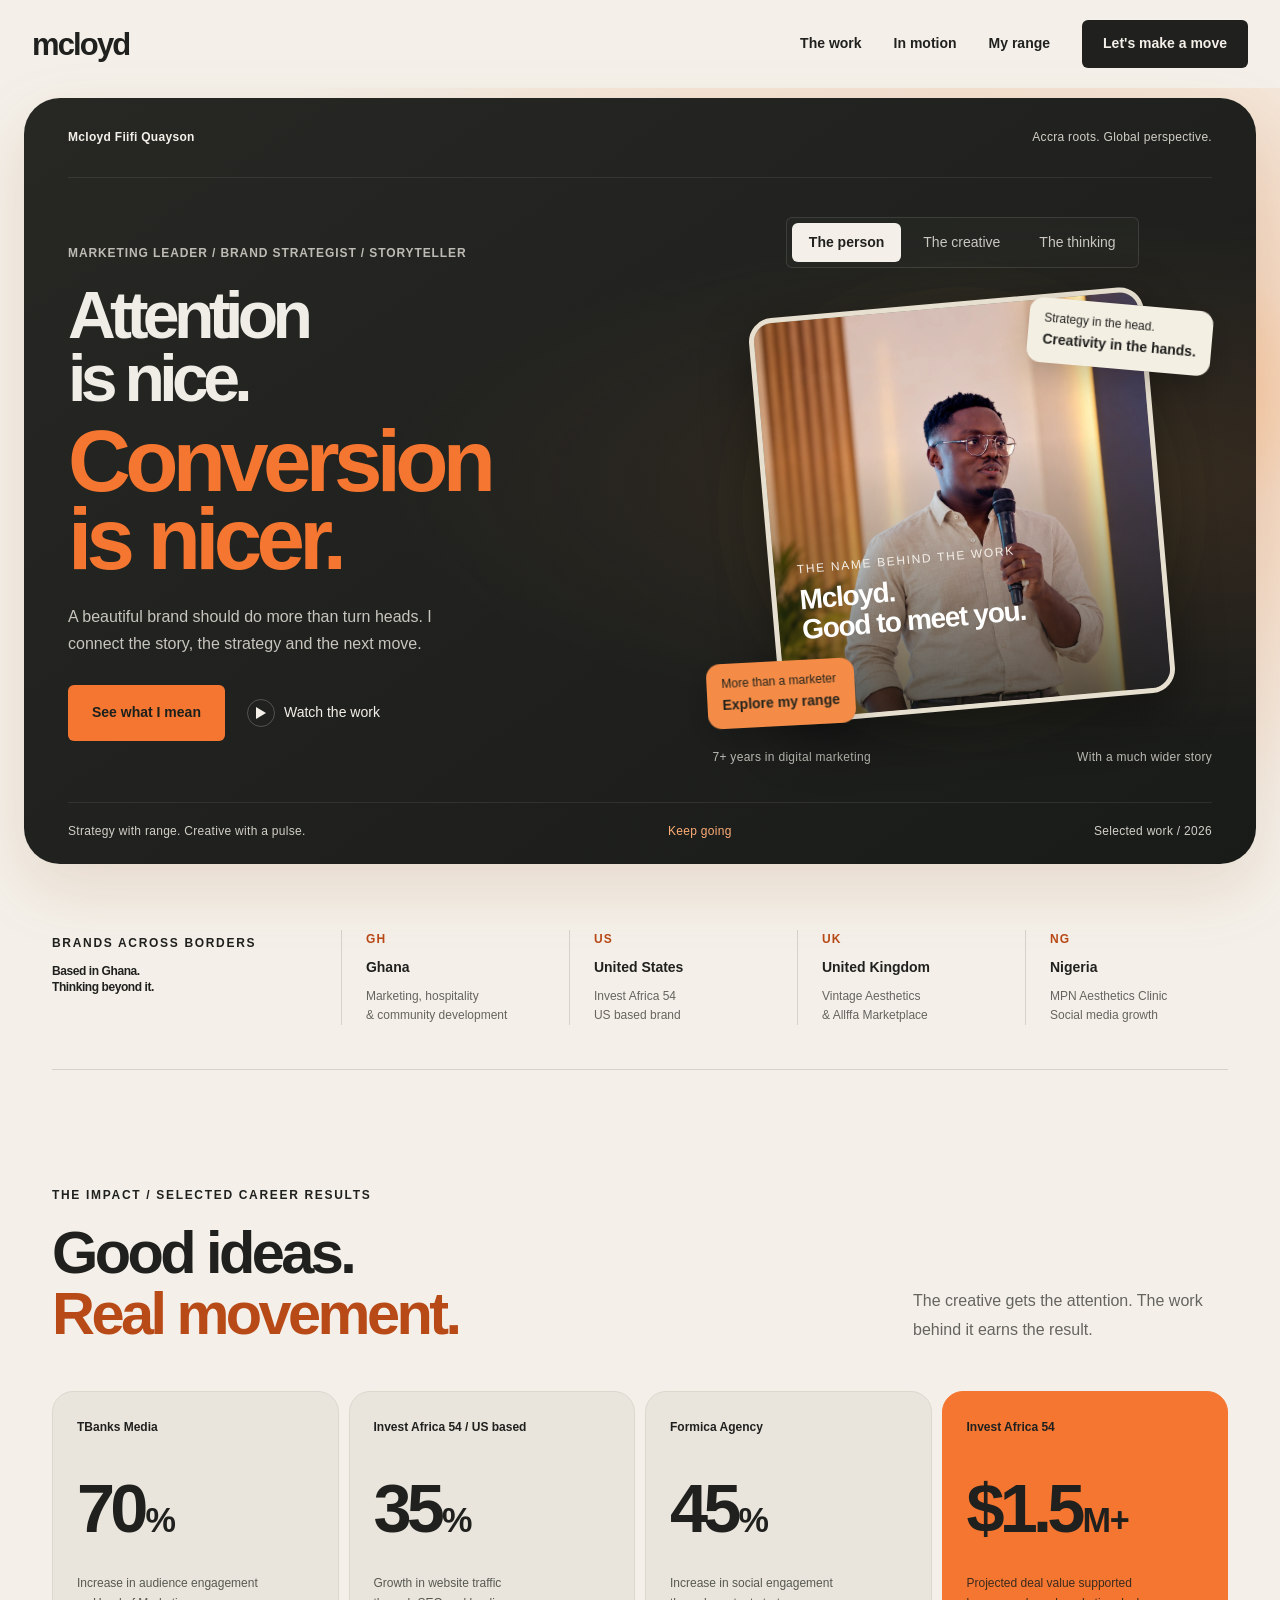
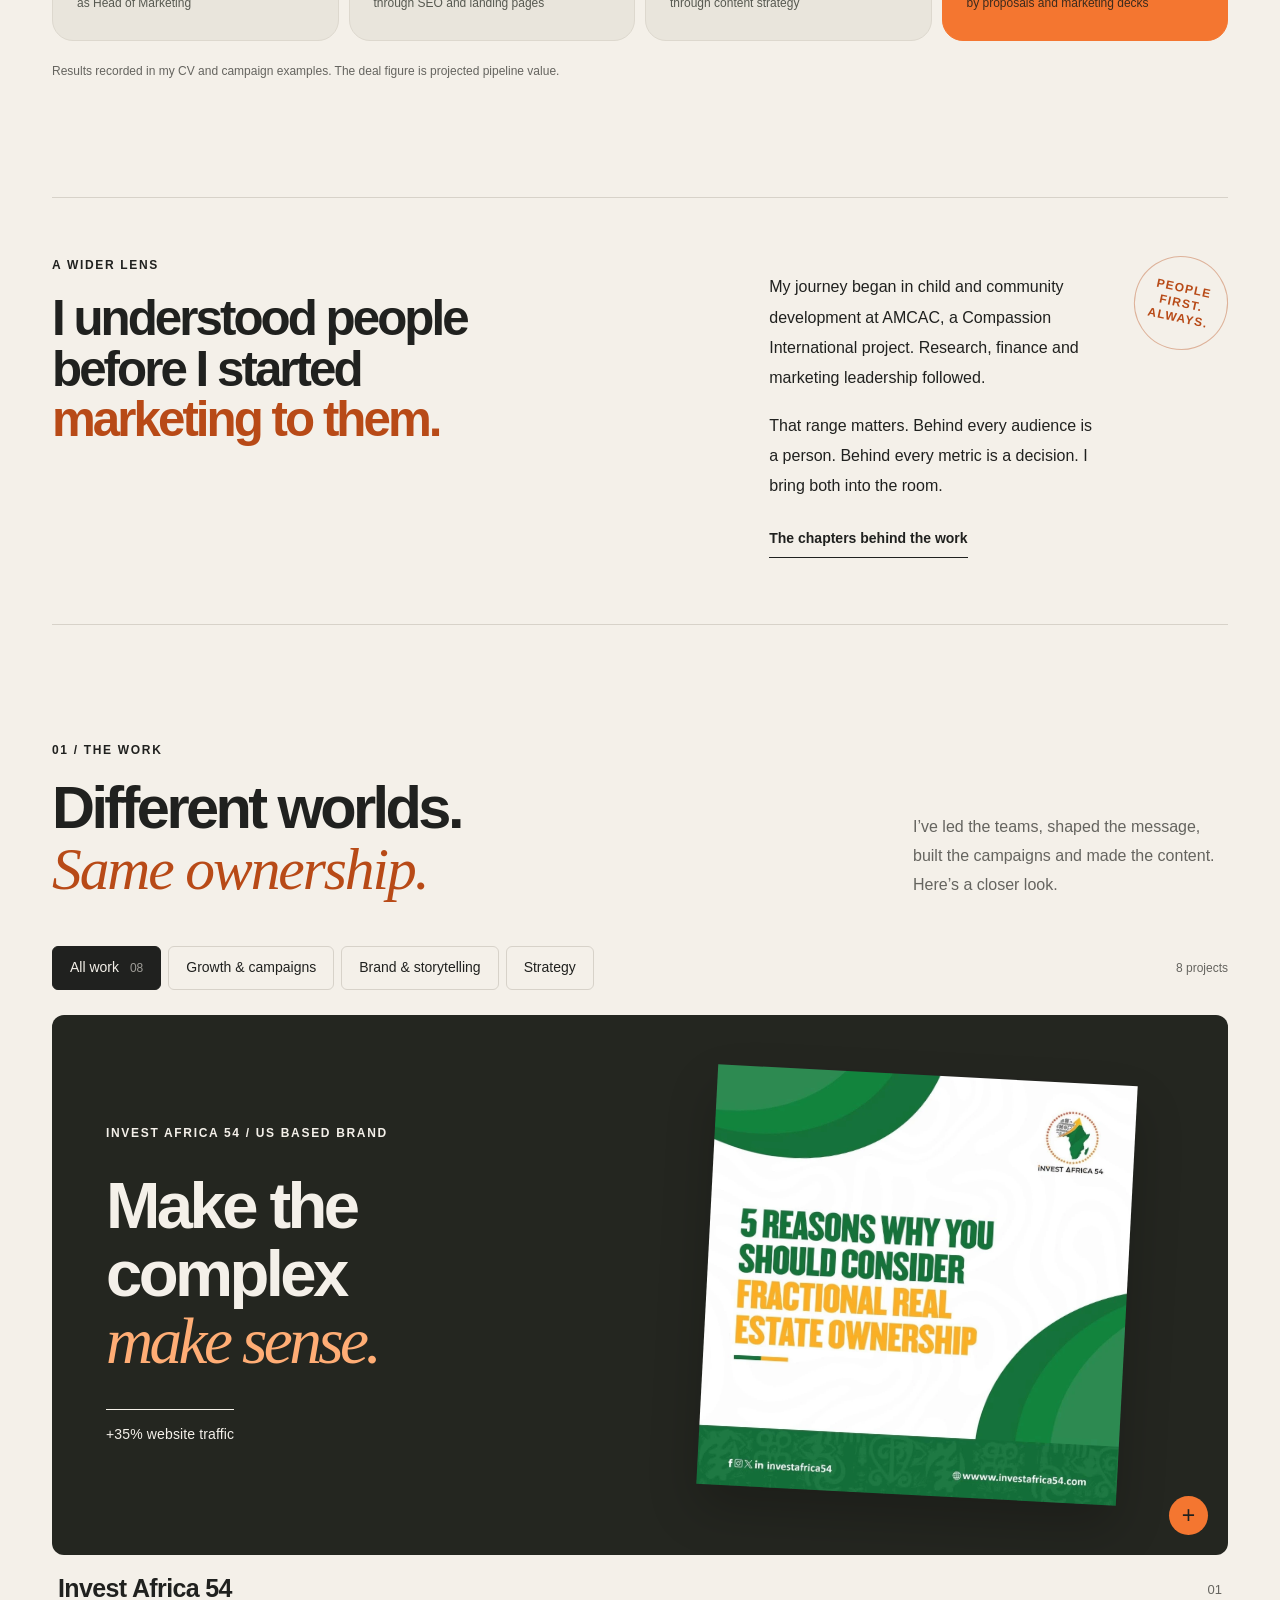
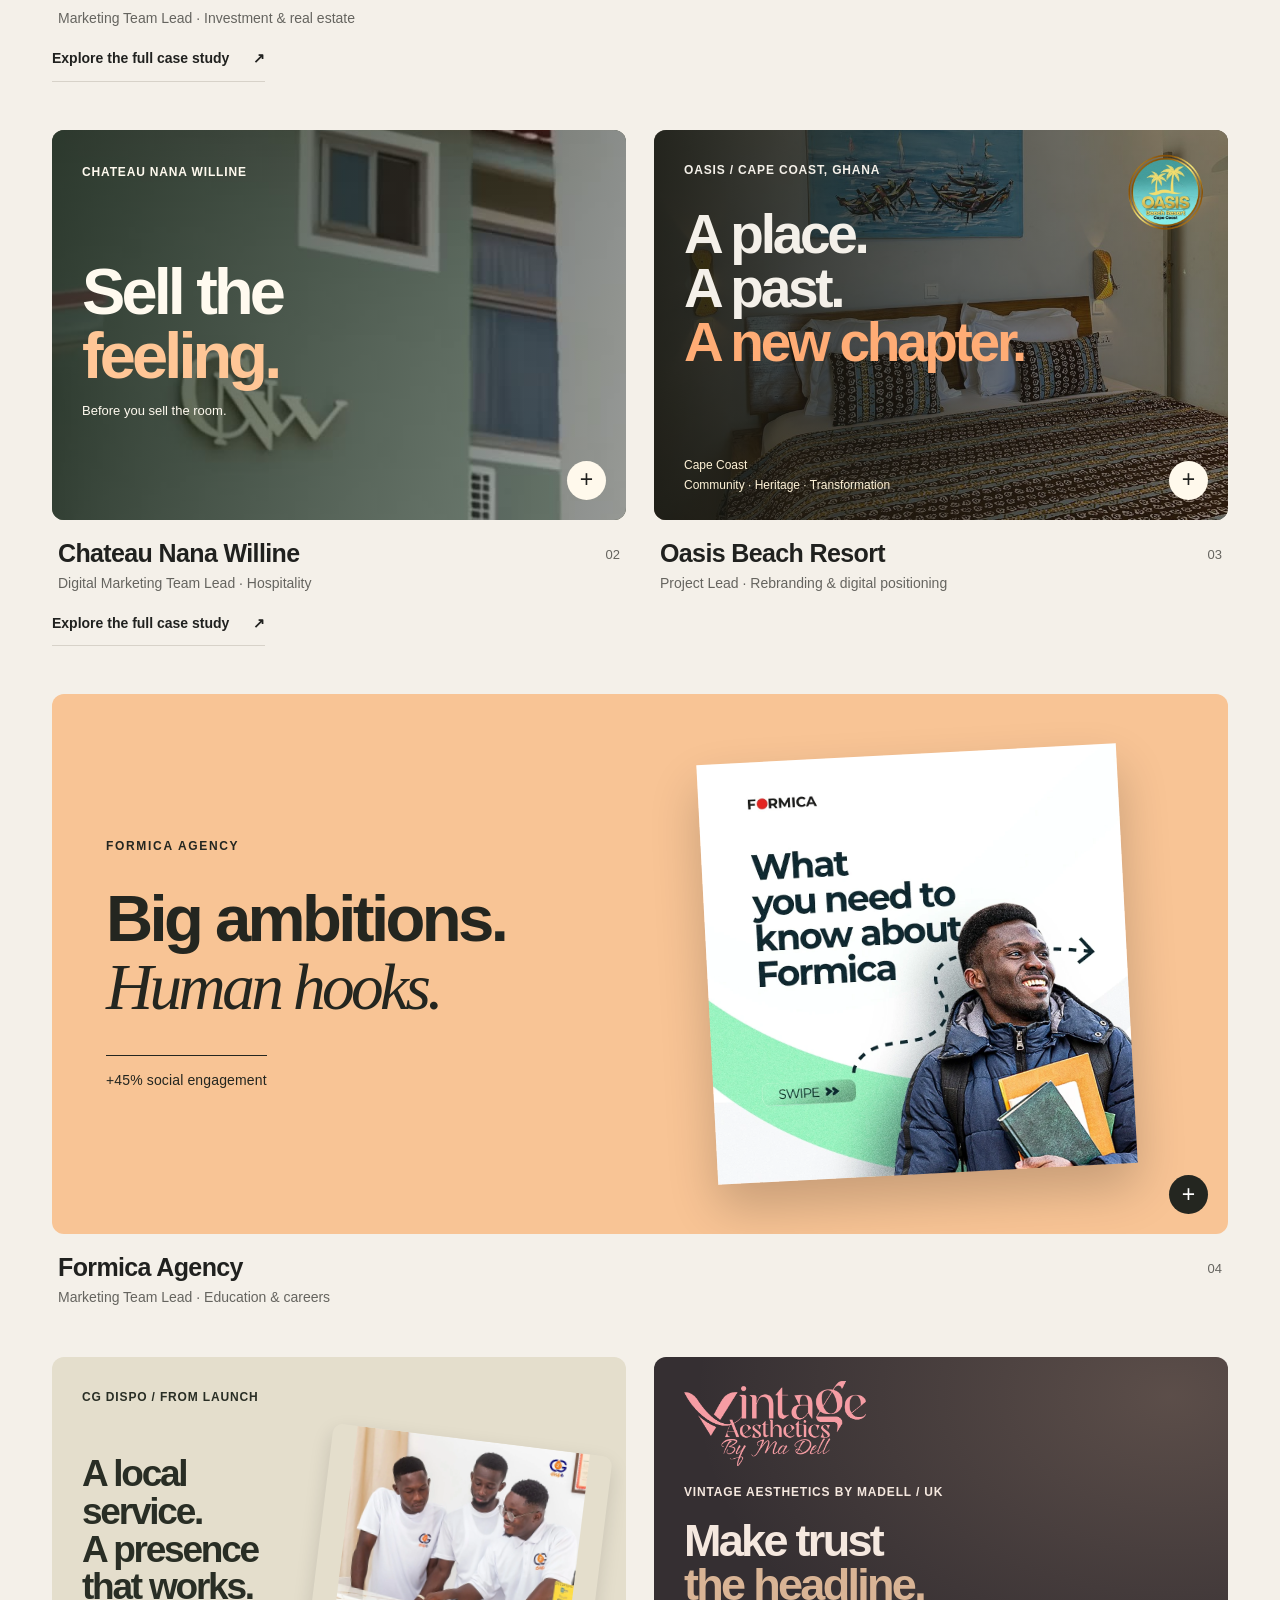
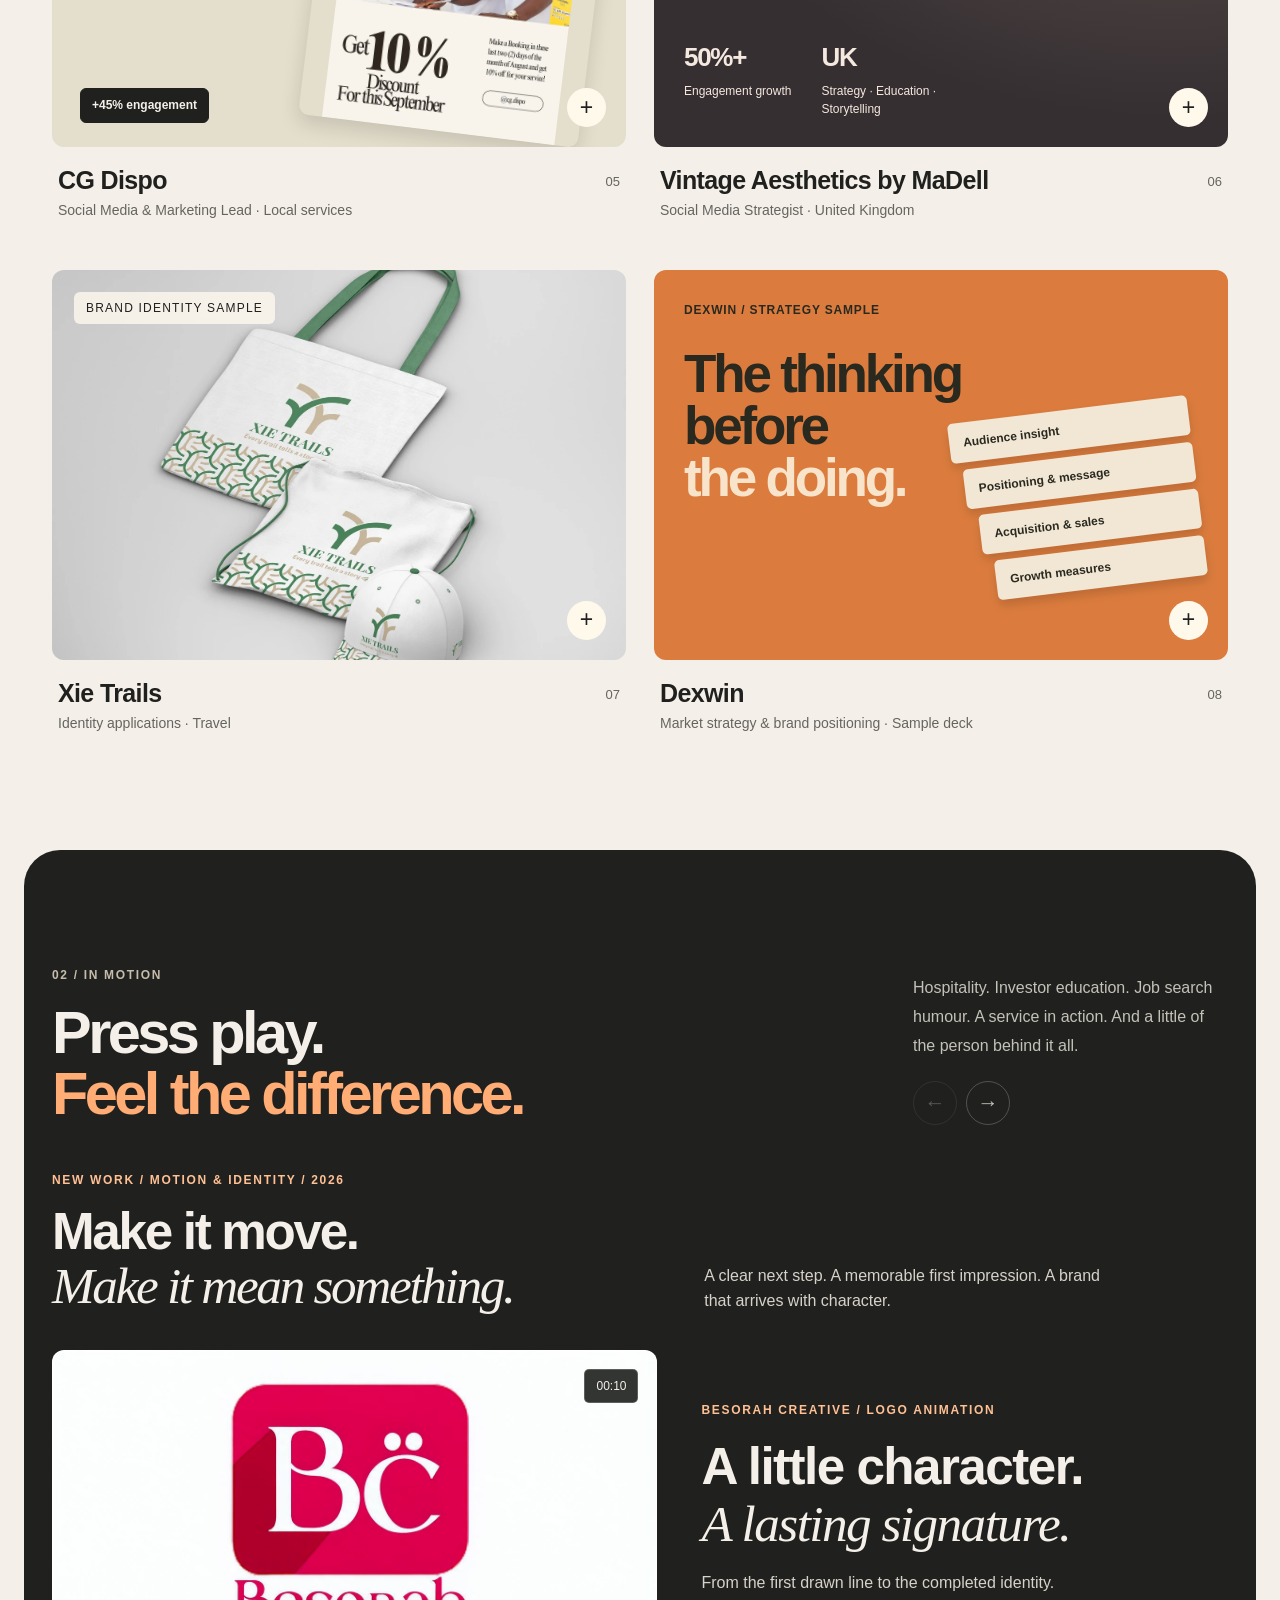
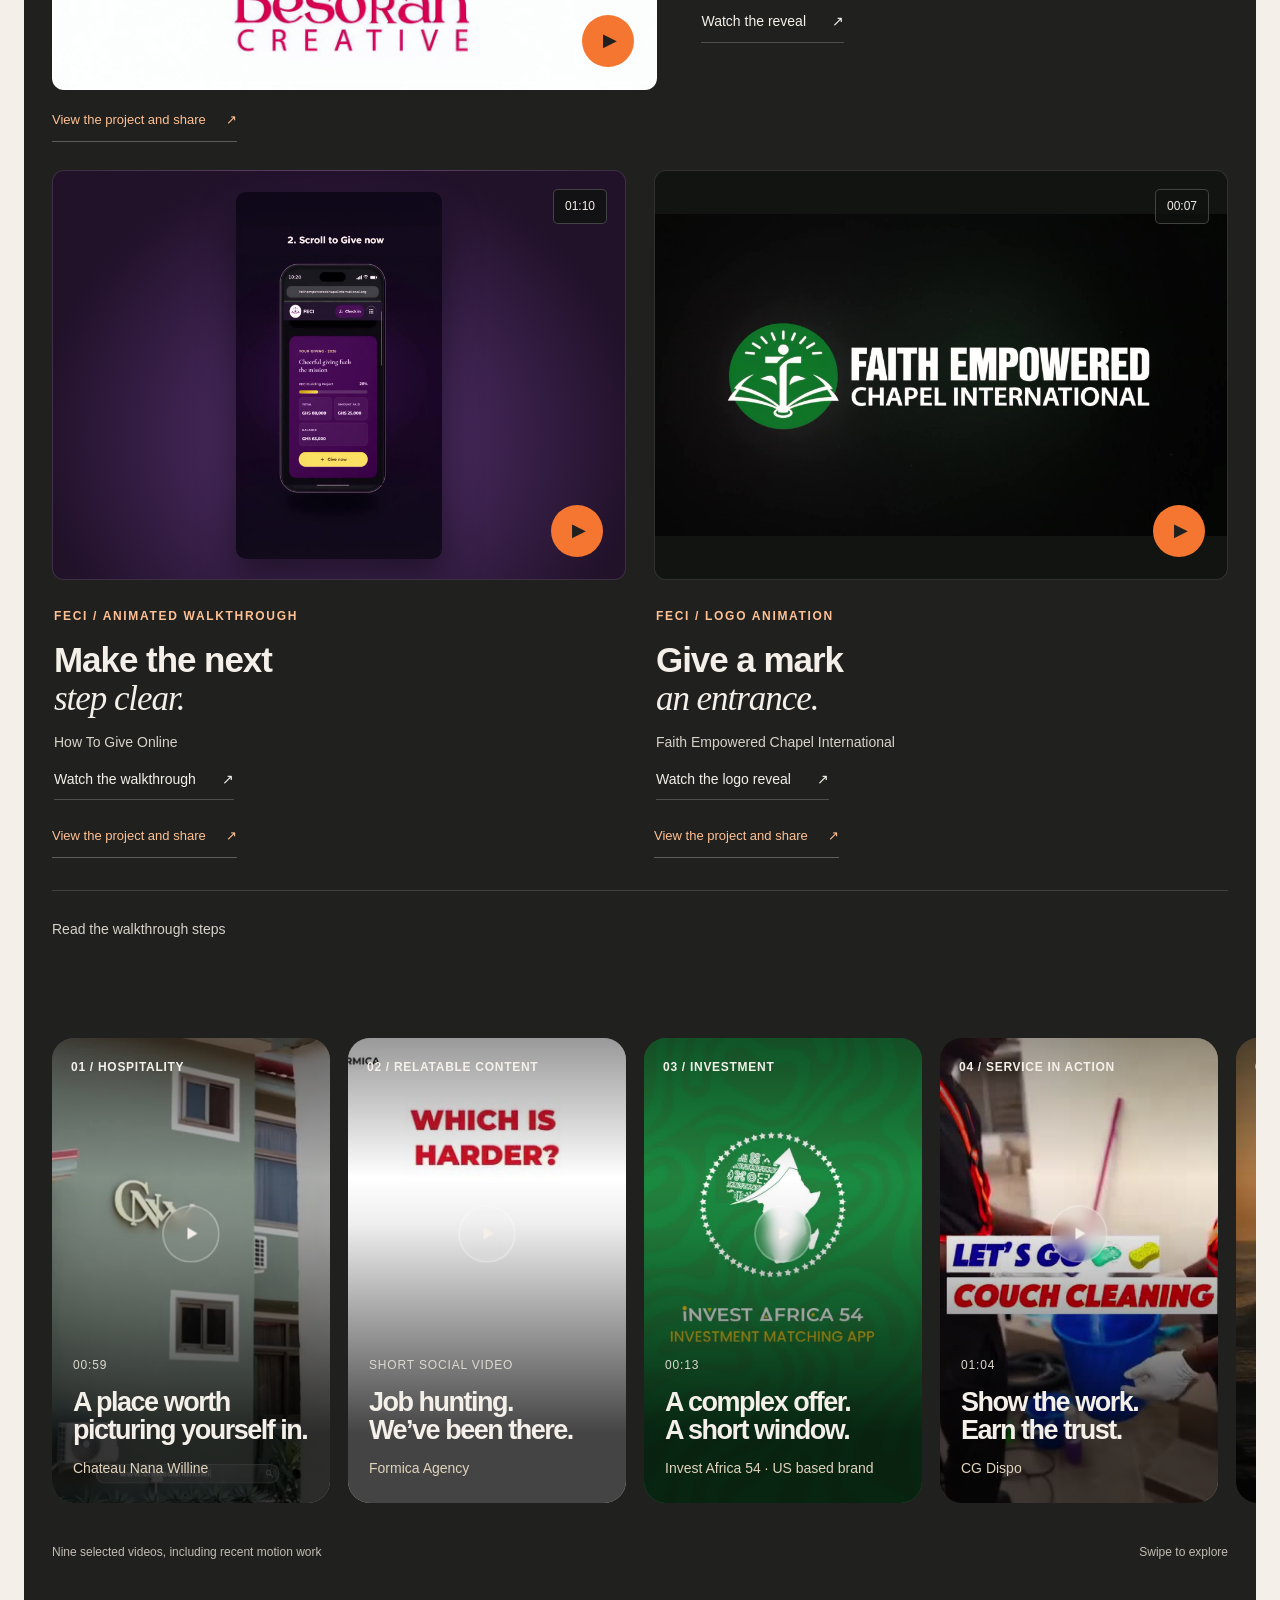
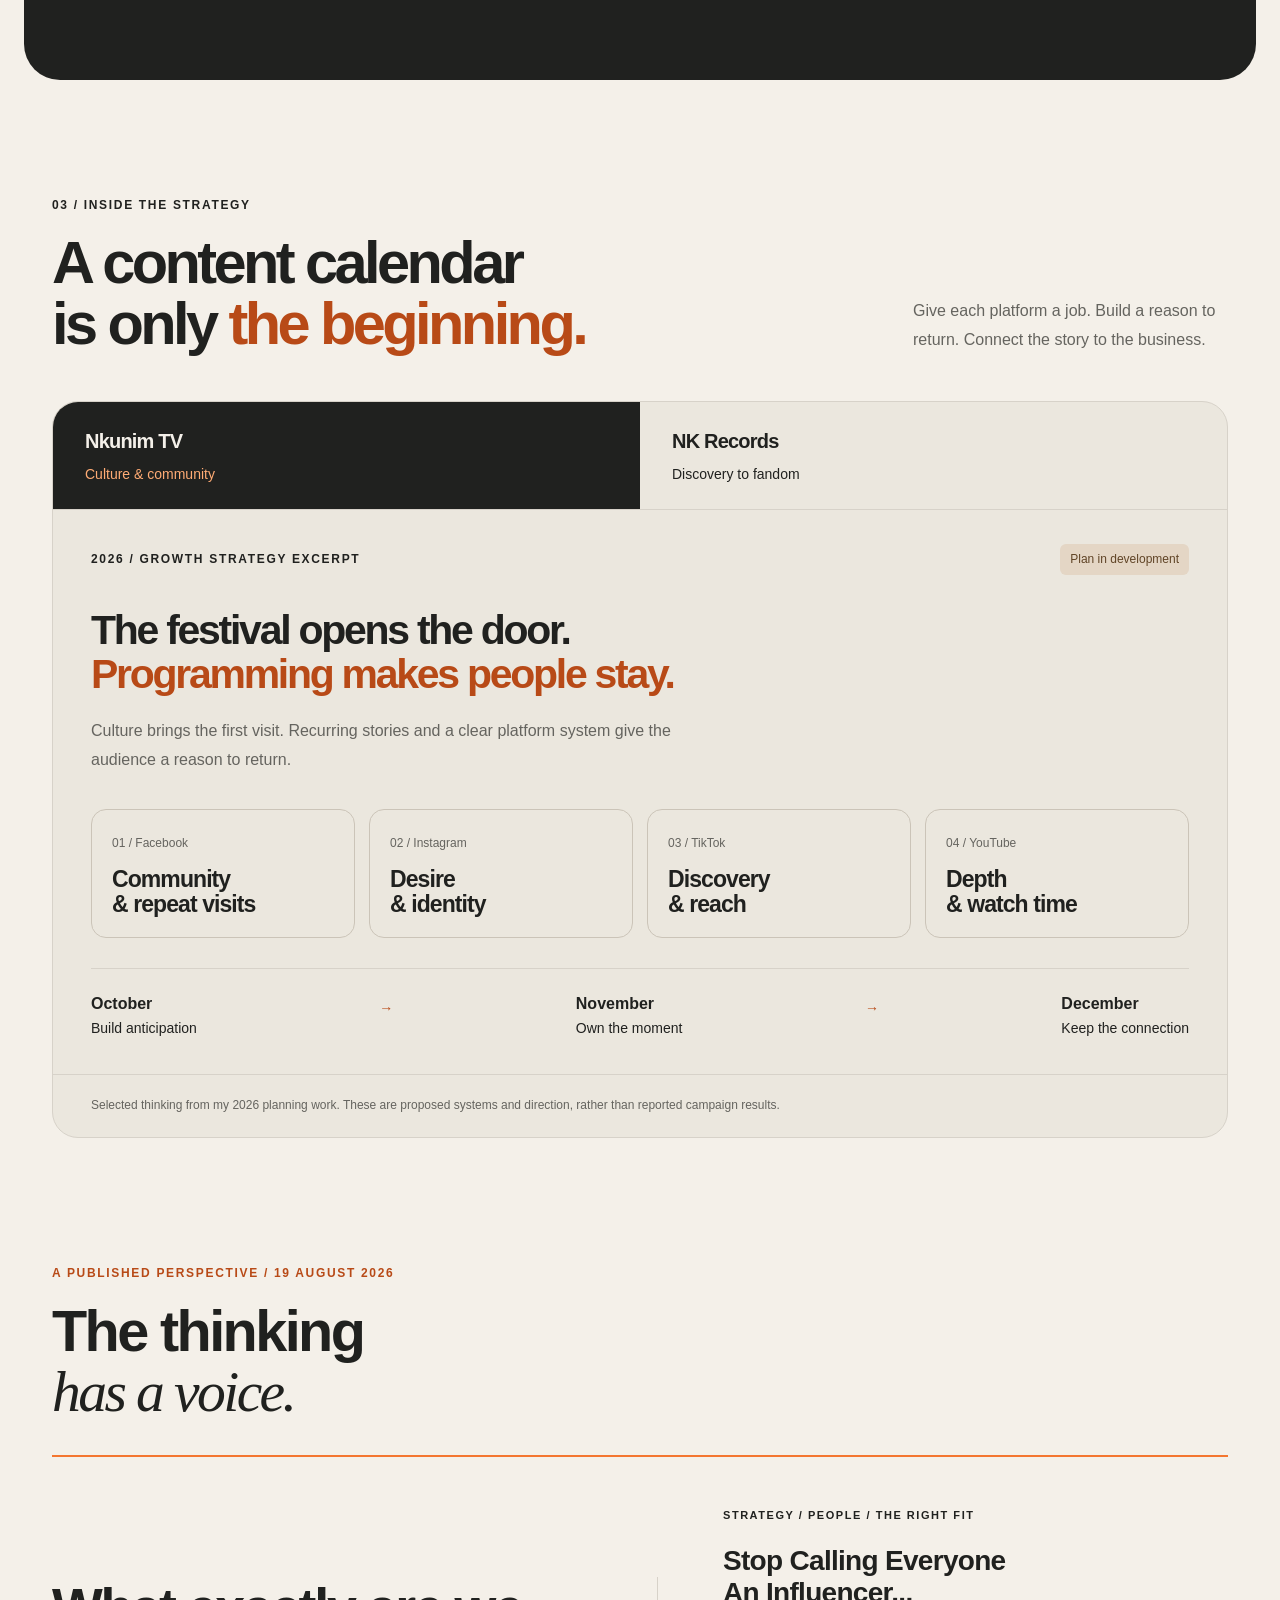
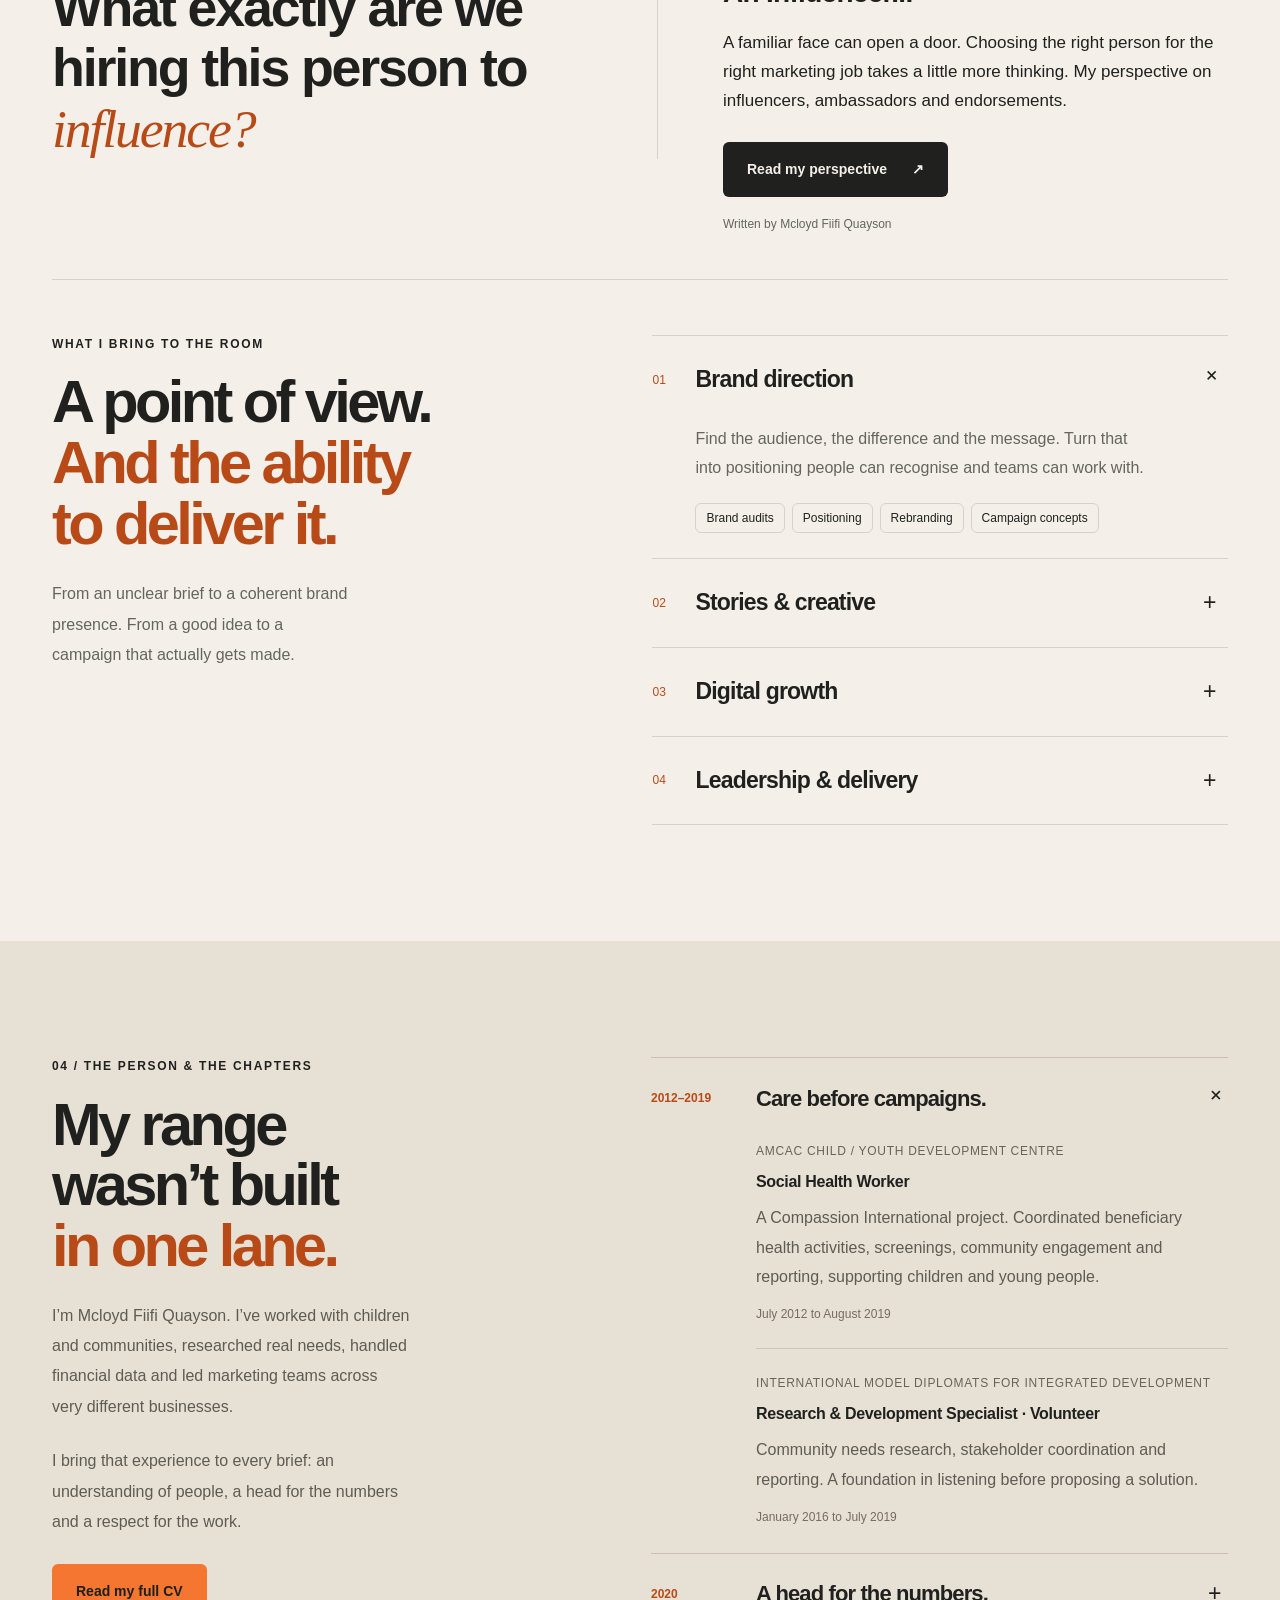
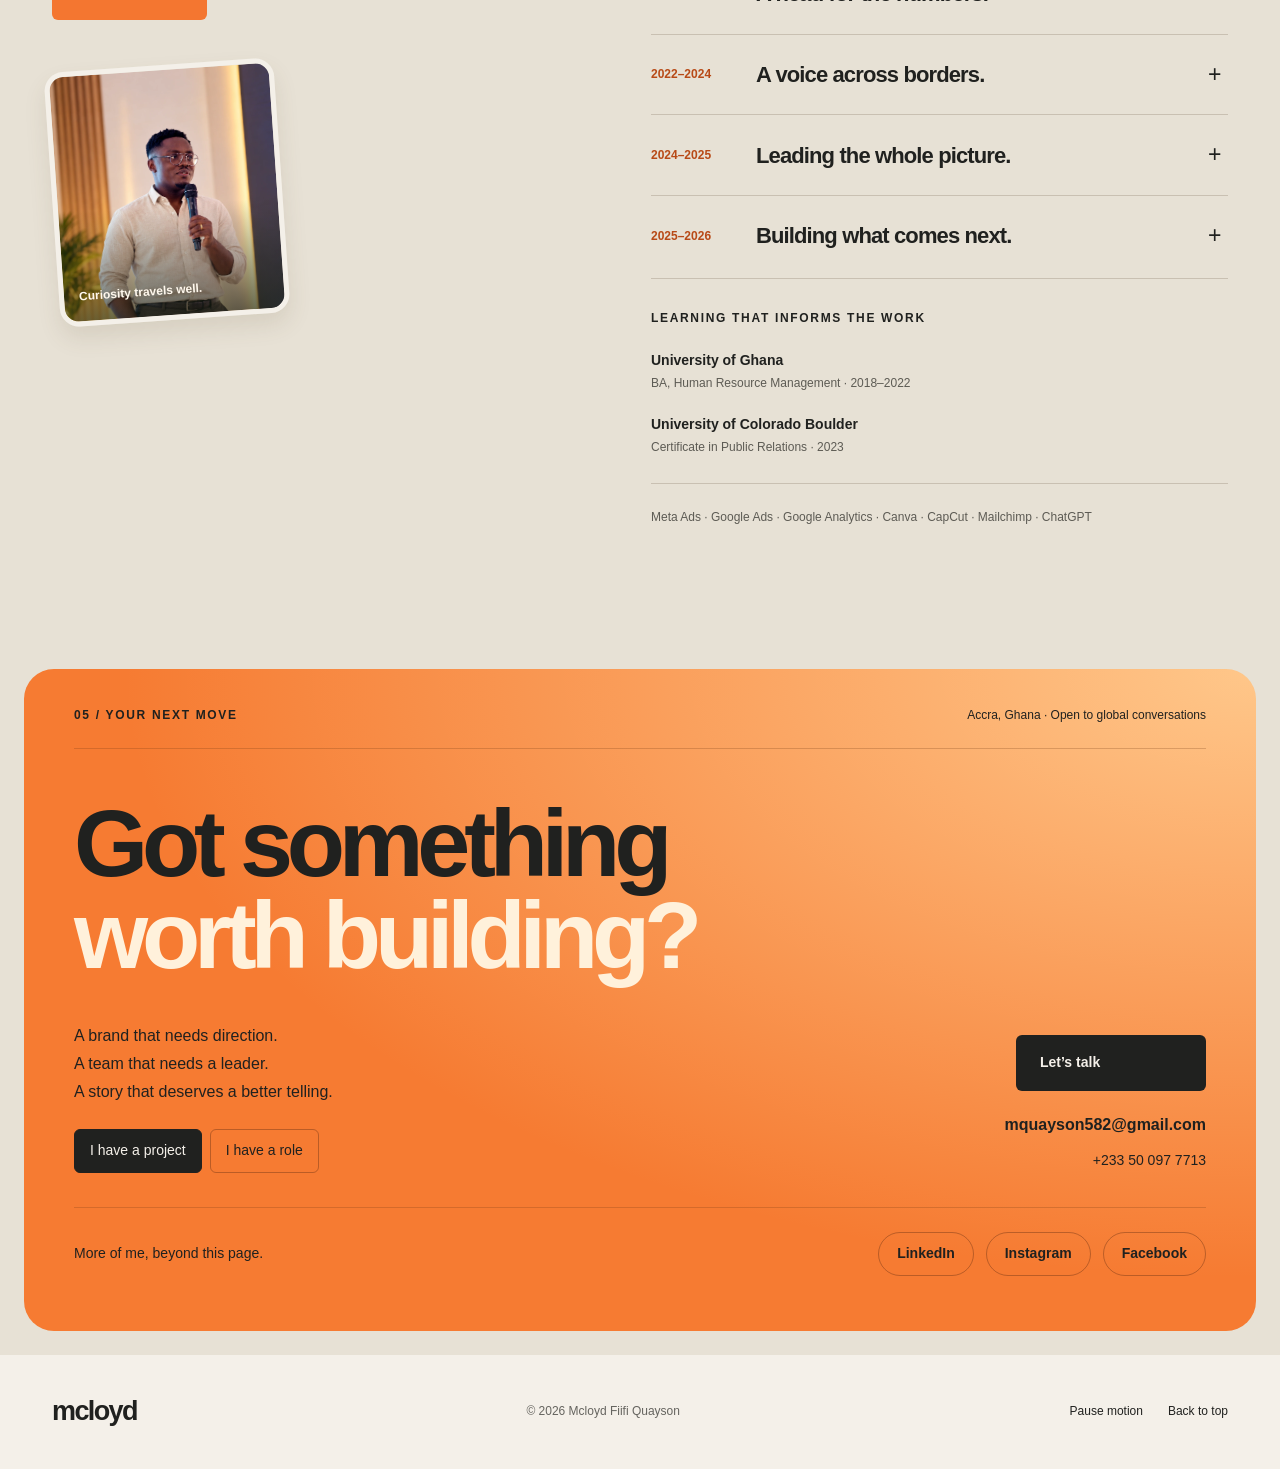
==== commit c5d96cc6: "Feature Mcloyd's published perspective and shareable motion portfolio Add Besorah Creative to the ho" ====
--- a/index.html
+++ b/index.html
@@ -20,7 +20,7 @@
 <meta name="twitter:description" content="Real campaigns, short films, brand thinking and a journey from community development to marketing leadership.">
 <meta name="twitter:image" content="https://mfquayson.github.io/Portfolio/assets/mcloyd-social-preview.jpg">
 <meta name="twitter:image:alt" content="Mcloyd Fiifi Quayson speaking at an event. Marketing leader, brand strategist and storyteller.">
-<link rel="icon" href="assets/favicon.svg" type="image/svg+xml"><link rel="stylesheet" href="style.css"><link rel="stylesheet" href="editorial.css"><script src="app.js?v=20261005" defer></script>
+<link rel="icon" href="assets/favicon.svg" type="image/svg+xml"><link rel="stylesheet" href="style.css"><link rel="stylesheet" href="editorial.css"><link rel="stylesheet" href="portfolio-updates.css"><script src="app.js?v=20261012" defer></script>
 </head>
 <body>
 <a class="skip" href="#main">Skip to content</a><div class="scroll-progress" aria-hidden="true"></div>
@@ -51,10 +51,12 @@
 </div></section>
 <section class="cinema section-space" id="films" aria-labelledby="films-title"><div class="wrap"><div class="section-heading reveal"><div><p class="eyebrow">02 / In motion</p><h2 id="films-title">Press play.<br><span>Feel the difference.</span></h2></div><div class="cinema-intro"><p>Hospitality. Investor education. Job search humour. A service in action. And a little of the person behind it all.</p><div class="slider-controls"><button id="previous-film" aria-label="Previous videos">←</button><button id="next-film" aria-label="Next videos">→</button></div></div></div></div>
 <div class="wrap motion-showcase reveal" aria-labelledby="motion-showcase-title">
-<div class="motion-heading"><p class="eyebrow">New work / Motion &amp; identity / 2026</p><h3 id="motion-showcase-title">Make it move.<br><em>Make it mean something.</em></h3><p>A clear next step. A memorable first impression. Two ways to put a brand in motion.</p></div>
+<div class="motion-heading"><p class="eyebrow">New work / Motion &amp; identity / 2026</p><h3 id="motion-showcase-title">Make it move.<br><em>Make it mean something.</em></h3><p>A clear next step. A memorable first impression. A brand that arrives with character.</p></div>
 <div class="motion-grid">
-<article class="motion-card"><button class="film-open motion-open" data-film="giving" aria-label="Play How To Give Online, animated website walkthrough"><div class="motion-preview motion-phone"><img src="assets/feci-giving-poster.jpg" alt="A phone showing the giving options in the animated FECI website walkthrough" loading="lazy" width="720" height="1280"><span class="motion-duration">01:10</span><span class="motion-play" aria-hidden="true">▶</span></div><div class="motion-copy"><span class="eyebrow">FECI / Animated walkthrough</span><h4>Make the next<br><em>step clear.</em></h4><p>How To Give Online</p><span class="motion-watch">Watch the walkthrough <span aria-hidden="true">↗</span></span></div></button></article>
-<article class="motion-card"><button class="film-open motion-open" data-film="logo" aria-label="Play Faith Empowered Chapel International logo reveal"><div class="motion-preview motion-logo"><img src="assets/feci-logo-poster.jpg" alt="The Faith Empowered Chapel International logo at the close of its animated reveal" loading="lazy" width="1920" height="1080"><span class="motion-duration">00:07</span><span class="motion-play" aria-hidden="true">▶</span></div><div class="motion-copy"><span class="eyebrow">FECI / Logo animation</span><h4>Give a mark<br><em>an entrance.</em></h4><p>Faith Empowered Chapel International</p><span class="motion-watch">Watch the logo reveal <span aria-hidden="true">↗</span></span></div></button></article>
+<article class="motion-card motion-card-feature"><button class="film-open motion-open" data-film="besorah" aria-label="Play Besorah Creative logo animation"><div class="motion-preview motion-besorah"><img src="assets/besorah-logo-poster.jpg" alt="The finished magenta Besorah Creative identity at the close of the logo animation" loading="lazy" width="1280" height="720"><span class="motion-duration">00:10</span><span class="motion-play" aria-hidden="true">▶</span></div><div class="motion-copy"><span class="eyebrow">Besorah Creative / Logo animation</span><h4>A little character.<br><em>A lasting signature.</em></h4><p>From the first drawn line to the completed identity.</p><span class="motion-watch">Watch the reveal <span aria-hidden="true">↗</span></span></div></button><a class="motion-page-link" href="motion/besorah-creative/">View the project and share <span aria-hidden="true">↗</span></a></article>
+
+<article class="motion-card"><button class="film-open motion-open" data-film="giving" aria-label="Play How To Give Online, animated website walkthrough"><div class="motion-preview motion-phone"><img src="assets/feci-giving-poster.jpg" alt="A phone showing the giving options in the animated FECI website walkthrough" loading="lazy" width="720" height="1280"><span class="motion-duration">01:10</span><span class="motion-play" aria-hidden="true">▶</span></div><div class="motion-copy"><span class="eyebrow">FECI / Animated walkthrough</span><h4>Make the next<br><em>step clear.</em></h4><p>How To Give Online</p><span class="motion-watch">Watch the walkthrough <span aria-hidden="true">↗</span></span></div></button><a class="motion-page-link" href="motion/how-to-give-online/">View the project and share <span aria-hidden="true">↗</span></a></article>
+<article class="motion-card"><button class="film-open motion-open" data-film="logo" aria-label="Play Faith Empowered Chapel International logo reveal"><div class="motion-preview motion-logo"><img src="assets/feci-logo-poster.jpg" alt="The Faith Empowered Chapel International logo at the close of its animated reveal" loading="lazy" width="1920" height="1080"><span class="motion-duration">00:07</span><span class="motion-play" aria-hidden="true">▶</span></div><div class="motion-copy"><span class="eyebrow">FECI / Logo animation</span><h4>Give a mark<br><em>an entrance.</em></h4><p>Faith Empowered Chapel International</p><span class="motion-watch">Watch the logo reveal <span aria-hidden="true">↗</span></span></div></button><a class="motion-page-link" href="motion/feci-logo-reveal/">View the project and share <span aria-hidden="true">↗</span></a></article>
 </div>
 <details class="motion-transcript"><summary>Read the walkthrough steps</summary><p>The film demonstrates opening the FECI website, scrolling to Give now, choosing a giving type, entering an amount, reviewing payment methods, choosing Mobile Money, entering and checking the payment number, and approving the transaction on a phone.</p></details>
 </div>
@@ -65,10 +67,14 @@
 <article class="film-card"><button class="film-open" data-film="laundry"><img src="assets/laundryFilm.jpg" alt="CG Dispo crew cleaning a couch, video preview" loading="lazy" width="360" height="640"><span class="film-top">04 / SERVICE IN ACTION</span><span class="play-circle" aria-hidden="true"><svg viewBox="0 0 10 12" width="10" height="12" aria-hidden="true"><path d="M0 0l10 6-10 6z" fill="currentColor"/></svg></span><div class="film-caption"><span>01:04</span><h3>Show the work.<br>Earn the trust.</h3><p>CG Dispo</p></div></button></article>
 <article class="film-card"><button class="film-open" data-film="travel"><img src="assets/travelFilm.jpg" alt="Golden sunset by the beach, personal travel film preview" loading="lazy" width="360" height="640"><span class="film-top">05 / PERSONAL FILM</span><span class="play-circle" aria-hidden="true"><svg viewBox="0 0 10 12" width="10" height="12" aria-hidden="true"><path d="M0 0l10 6-10 6z" fill="currentColor"/></svg></span><div class="film-caption"><span>00:33</span><h3>Some stories<br>need a sunset.</h3><p>Travel & atmosphere</p></div></button></article>
 <article class="film-card"><button class="film-open" data-film="human"><img src="assets/humanFilm.jpg" alt="Personal reflection video preview" loading="lazy" width="360" height="640"><span class="film-top">06 / PERSONAL STORYTELLING</span><span class="play-circle" aria-hidden="true"><svg viewBox="0 0 10 12" width="10" height="12" aria-hidden="true"><path d="M0 0l10 6-10 6z" fill="currentColor"/></svg></span><div class="film-caption"><span>01:26</span><h3>The human<br>in the story.</h3><p>Personal reflection</p></div></button></article>
-</div><div class="wrap film-footer"><span>Eight selected videos, including recent motion work</span><span>Swipe to explore</span></div></section>
+</div><div class="wrap film-footer"><span>Nine selected videos, including recent motion work</span><span>Swipe to explore</span></div></section>
 <section class="thinking wrap section-space" id="thinking" aria-labelledby="thinking-title"><div class="section-heading reveal"><div><p class="eyebrow">03 / Inside the strategy</p><h2 id="thinking-title">A content calendar<br>is only <span>the beginning.</span></h2></div><p>Give each platform a job. Build a reason to return. Connect the story to the business.</p></div><div class="strategy-board reveal"><div class="strategy-tabs" role="tablist" aria-label="Explore strategy excerpts"><button role="tab" id="tv-tab" aria-controls="tv-panel" aria-selected="true" data-strategy="tv">Nkunim TV <span>Culture & community</span></button><button role="tab" id="records-tab" aria-controls="records-panel" aria-selected="false" tabindex="-1" data-strategy="records">NK Records <span>Discovery to fandom</span></button></div>
 <div class="strategy-panel" id="tv-panel" role="tabpanel" aria-labelledby="tv-tab"><div class="strategy-head"><span class="eyebrow">2026 / Growth strategy excerpt</span><span class="planning-label">Plan in development</span></div><h3>The festival opens the door.<br><span>Programming makes people stay.</span></h3><p>Culture brings the first visit. Recurring stories and a clear platform system give the audience a reason to return.</p><div class="platform-jobs"><div><span>01 / Facebook</span><strong>Community<br>& repeat visits</strong></div><div><span>02 / Instagram</span><strong>Desire<br>& identity</strong></div><div><span>03 / TikTok</span><strong>Discovery<br>& reach</strong></div><div><span>04 / YouTube</span><strong>Depth<br>& watch time</strong></div></div><div class="strategy-roadmap"><span><b>October</b>Build anticipation</span><i aria-hidden="true">→</i><span><b>November</b>Own the moment</span><i aria-hidden="true">→</i><span><b>December</b>Keep the connection</span></div></div>
 <div class="strategy-panel" id="records-panel" role="tabpanel" aria-labelledby="records-tab" hidden><div class="strategy-head"><span class="eyebrow">2026 / Growth strategy excerpt</span><span class="planning-label">Plan in development</span></div><h3>One view is an introduction.<br><span>A fan needs a relationship.</span></h3><p>Build repeatable artist stories that move people from discovering a song to following the person and coming back for more.</p><div class="platform-jobs"><div><span>NK Introduces</span><strong>Meet<br>the artist</strong></div><div><span>In the Booth</span><strong>See<br>the process</strong></div><div><span>NK Sessions</span><strong>Feel<br>the performance</strong></div><div><span>Artist Diary</span><strong>Follow<br>the journey</strong></div></div><div class="strategy-roadmap"><span><b>Discovery</b>Earn attention</span><i aria-hidden="true">→</i><span><b>Connection</b>Build familiarity</span><i aria-hidden="true">→</i><span><b>Fandom</b>Deepen the relationship</span></div></div><p class="strategy-disclaimer">Selected thinking from my 2026 planning work. These are proposed systems and direction, rather than reported campaign results.</p></div></section>
+<section class="perspective wrap reveal" id="perspective" aria-labelledby="perspective-title">
+<div class="perspective-heading"><p class="eyebrow">A published perspective / 19 August 2026</p><h2 id="perspective-title">The thinking<br><em>has a voice.</em></h2></div>
+<div class="perspective-feature"><blockquote><p>What exactly are we hiring this person to <em>influence?</em></p></blockquote><div class="perspective-note"><span class="eyebrow">Strategy / People / The right fit</span><h3>Stop Calling Everyone<br>An Influencer...</h3><p>A familiar face can open a door. Choosing the right person for the right marketing job takes a little more thinking. My perspective on influencers, ambassadors and endorsements.</p><a class="button button-dark" href="https://www.linkedin.com/pulse/stop-calling-everyone-influencer-mcloyd-fiifi-quayson-pibtf" target="_blank" rel="noopener">Read my perspective <span aria-hidden="true">↗</span><span class="sr-only"> on LinkedIn, opens in a new tab</span></a><span class="perspective-byline">Written by Mcloyd Fiifi Quayson</span></div></div>
+</section>
 <section class="approach wrap section-space" id="approach" aria-labelledby="approach-title"><div class="approach-intro reveal"><p class="eyebrow">What I bring to the room</p><h2 id="approach-title">A point of view.<br><span>And the ability<br>to deliver it.</span></h2><p>From an unclear brief to a coherent brand presence. From a good idea to a campaign that actually gets made.</p></div><div class="service-list">
 <details class="service reveal" open><summary><span>01</span><h3>Brand direction</h3><i aria-hidden="true">+</i></summary><div class="service-content"><p>Find the audience, the difference and the message. Turn that into positioning people can recognise and teams can work with.</p><div class="tags"><span>Brand audits</span><span>Positioning</span><span>Rebranding</span><span>Campaign concepts</span></div></div></details>
 <details class="service reveal"><summary><span>02</span><h3>Stories & creative</h3><i aria-hidden="true">+</i></summary><div class="service-content"><p>Write the hook. Shape the story. Make the content. Build a voice that feels human across short films, campaigns and everyday conversations.</p><div class="tags"><span>Copywriting</span><span>Content systems</span><span>Reels</span><span>Social storytelling</span></div></div></details>
--- a/portfolio-updates.css
+++ b/portfolio-updates.css
@@ -0,0 +1,7 @@
+/* The existing visual identity, extended for a published perspective and motion. */
+.sr-only{position:absolute;width:1px;height:1px;padding:0;margin:-1px;overflow:hidden;clip:rect(0,0,0,0);white-space:nowrap;border:0}
+.perspective{padding-top:10px;padding-bottom:30px}.perspective-heading{margin-bottom:32px}.perspective-heading .eyebrow{color:var(--burnt)}.perspective h2{font-size:clamp(37px,4.5vw,62px);letter-spacing:-.045em;line-height:1.05;margin-top:18px}.perspective h2 em,.perspective blockquote em{font-family:Georgia,'Times New Roman',serif;font-weight:400}
+.perspective-feature{display:grid;grid-template-columns:1.2fr 1fr;gap:65px;align-items:center;border-top:2px solid var(--orange);padding:45px 0;border-bottom:1px solid var(--line)}.perspective blockquote{margin:0;padding:0 30px 0 0;border-right:1px solid var(--line)}.perspective blockquote p{font-size:clamp(37px,4.2vw,61px);line-height:1.12;letter-spacing:-.04em;font-weight:700}.perspective blockquote em{color:var(--burnt)}.perspective-note .eyebrow{font-size:11px}.perspective-note h3{font-size:28px;letter-spacing:-.025em;line-height:1.15;margin-top:18px}.perspective-note>p{font-size:17px;line-height:1.7;margin:20px 0 26px;max-width:500px}.perspective-byline{display:block;font-size:12px;color:var(--muted);margin-top:18px}
+.motion-card-feature{grid-column:1/-1}.motion-card-feature .motion-open{display:grid;grid-template-columns:1.15fr 1fr;gap:44px;align-items:center}.motion-card-feature .motion-preview{height:auto;aspect-ratio:16/9}.motion-besorah{background:#fff}.motion-besorah>img{width:100%;height:100%;object-fit:contain}.motion-card-feature .motion-copy{padding:20px 0}.motion-card-feature .motion-copy h4{font-size:clamp(34px,4vw,52px);margin-block:18px}.motion-card-feature .motion-copy>p{font-size:16px;max-width:360px;line-height:1.65}.motion-page-link{display:inline-flex;min-height:44px;align-items:center;gap:20px;margin-top:14px;font-size:13px;border-bottom:1px solid #ffffff45;color:#ffc094}.motion-page-link:hover{color:white}.motion-page-link:focus-visible{outline-color:#ffc094}.motion-card-feature .motion-page-link{margin-top:8px}
+@media(max-width:900px){.perspective-feature{gap:35px}.perspective blockquote{padding-right:25px}.motion-card-feature .motion-open{gap:28px}.motion-card-feature .motion-copy h4{font-size:36px}}
+@media(max-width:680px){.perspective{padding-top:0;padding-bottom:5px}.perspective-heading{margin-bottom:26px}.perspective h2{font-size:38px}.perspective-feature{grid-template-columns:1fr;gap:28px;padding-block:30px}.perspective blockquote{padding:0 0 28px;border-right:0;border-bottom:1px solid var(--line)}.perspective blockquote p{font-size:39px}.perspective-note h3{font-size:27px}.perspective-note>p{font-size:16px}.motion-card-feature .motion-open{grid-template-columns:1fr;gap:0}.motion-card-feature .motion-copy{padding:23px 2px 0}.motion-card-feature .motion-copy h4{font-size:33px}.motion-card-feature .motion-copy>p{font-size:14px}.motion-card-feature .motion-page-link{margin-top:14px}}
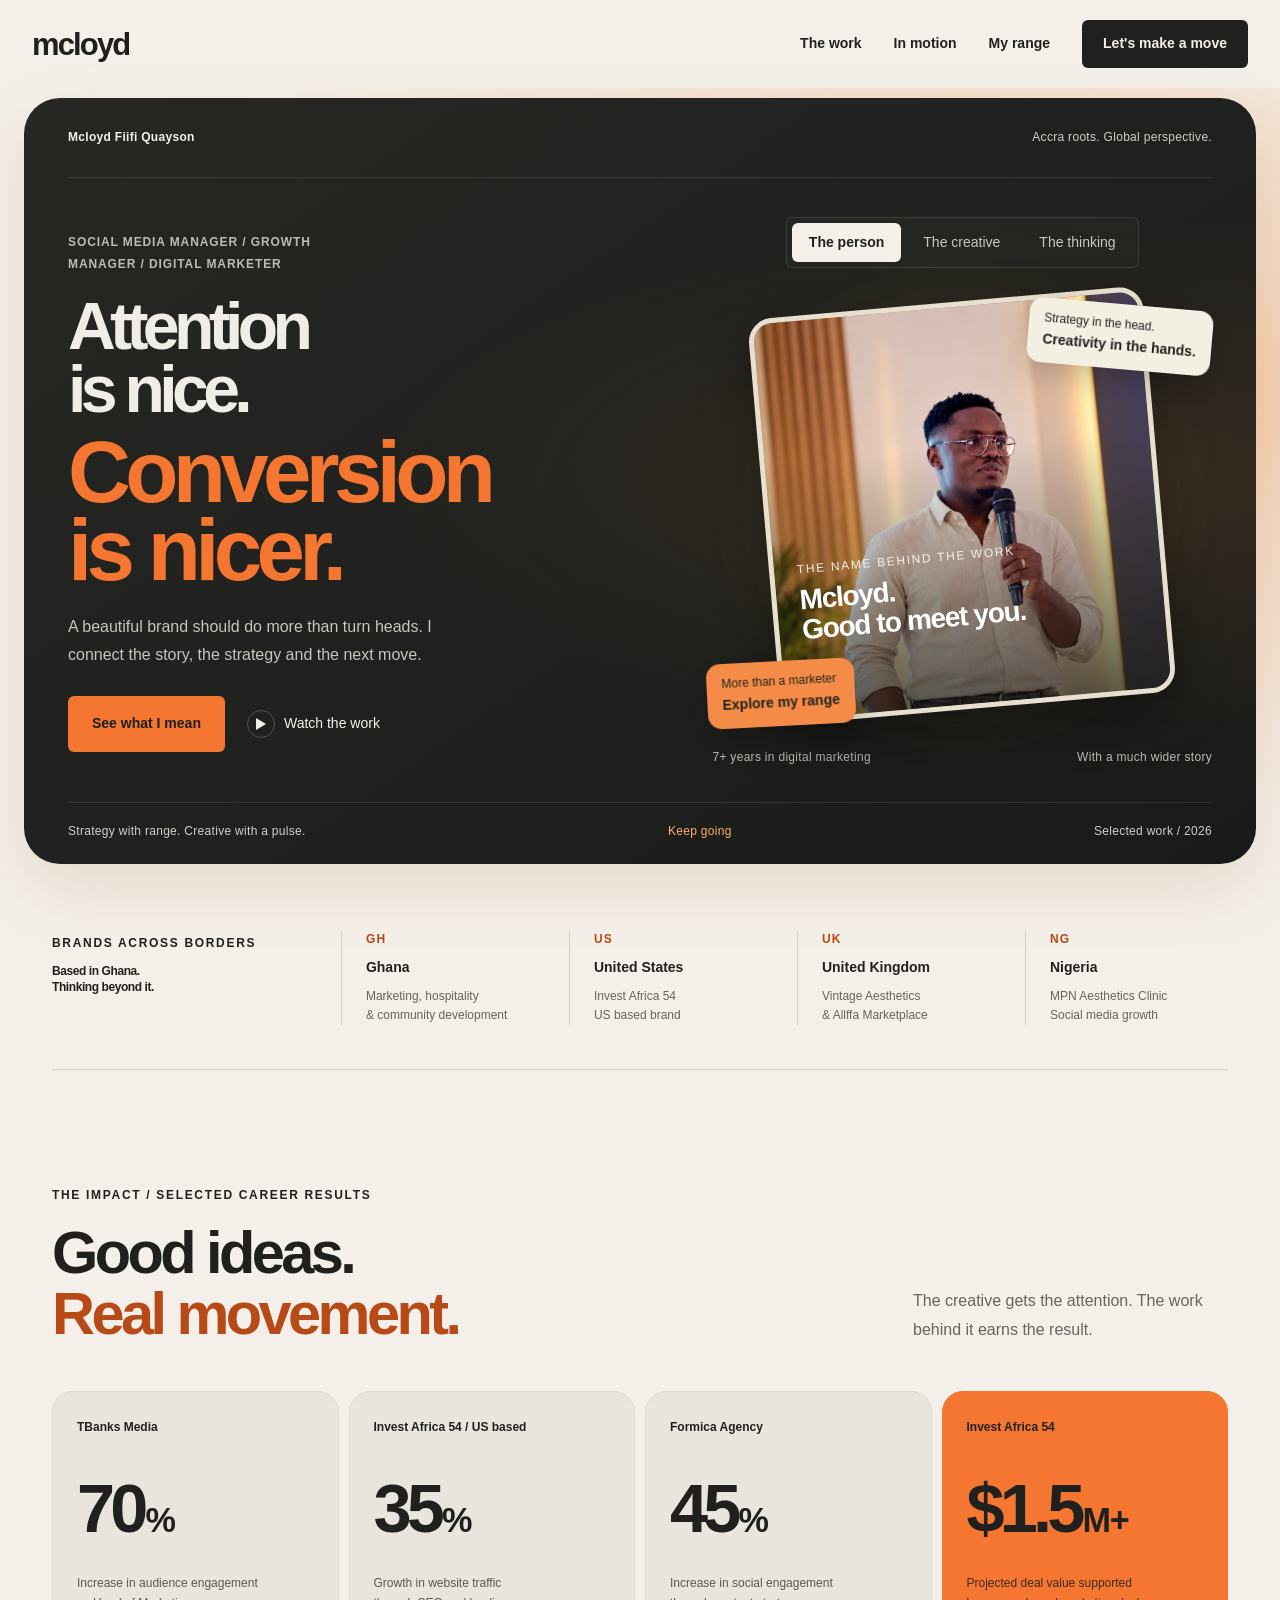
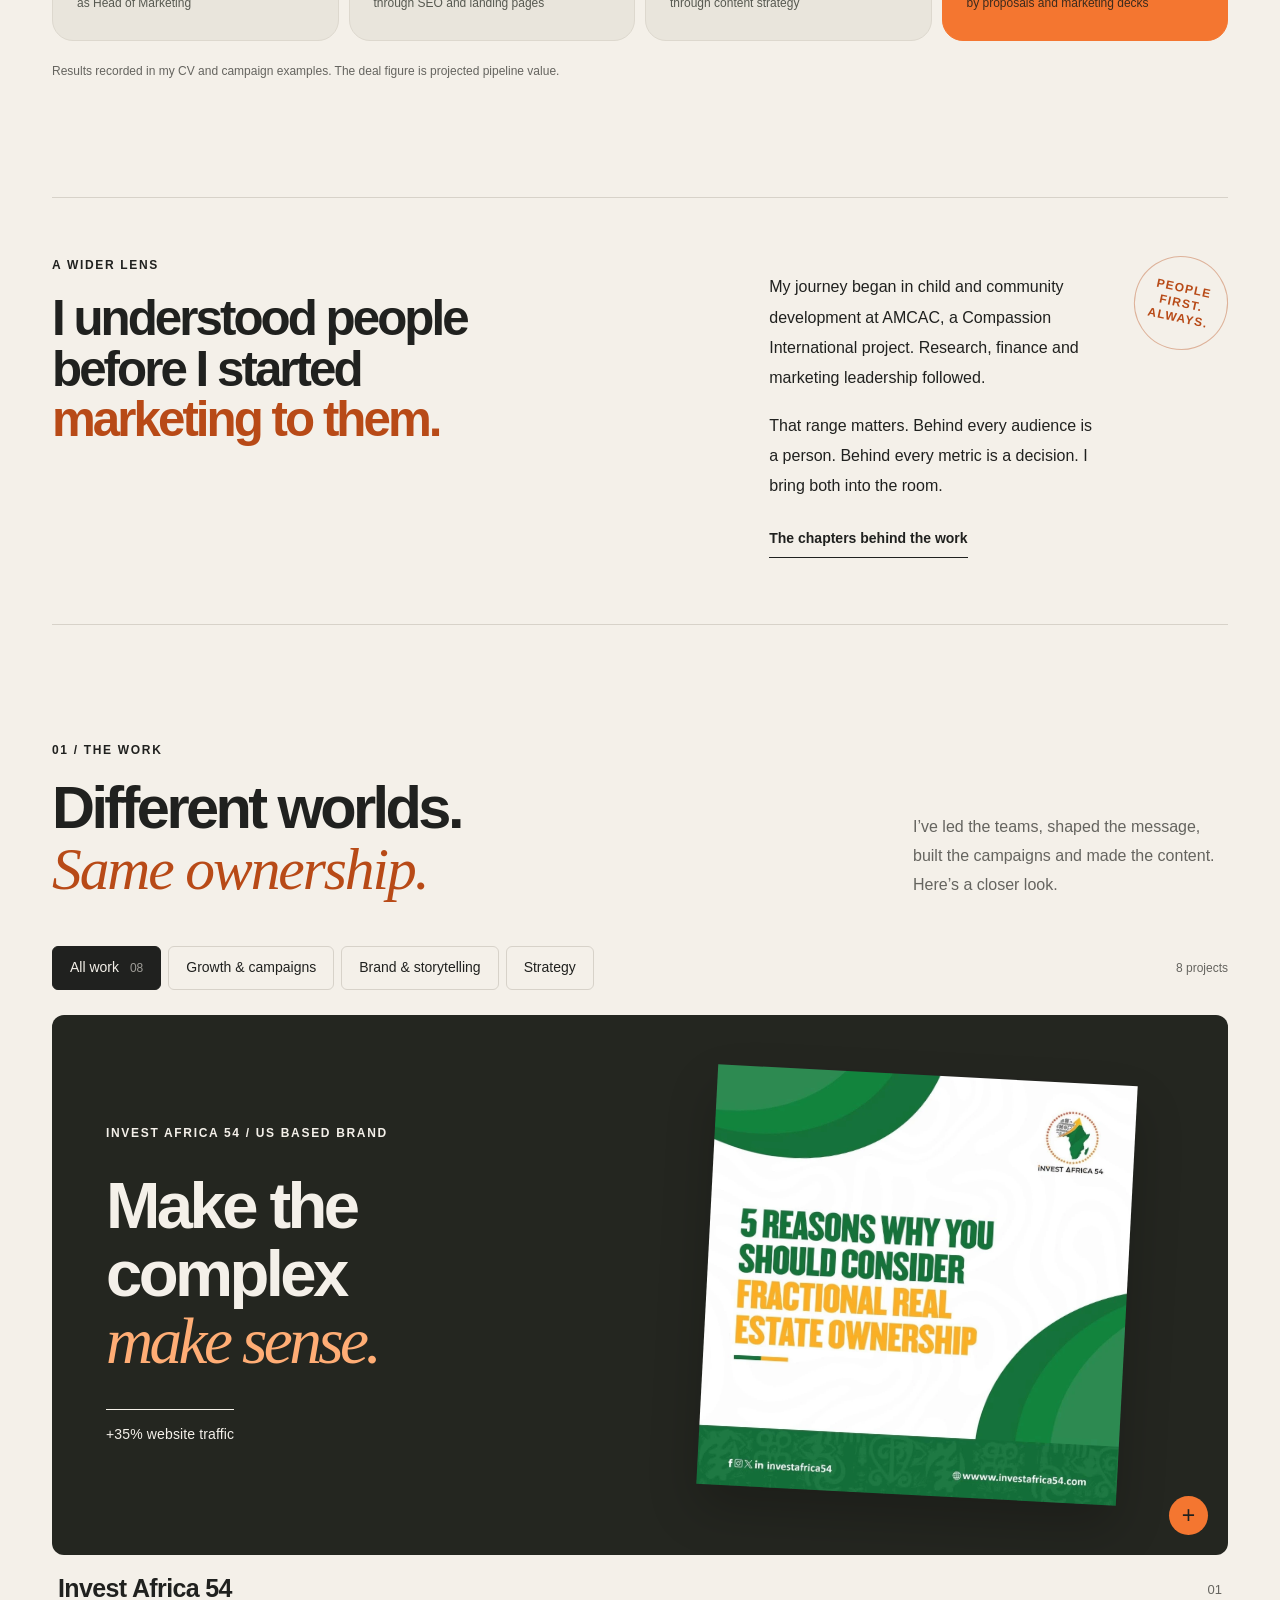
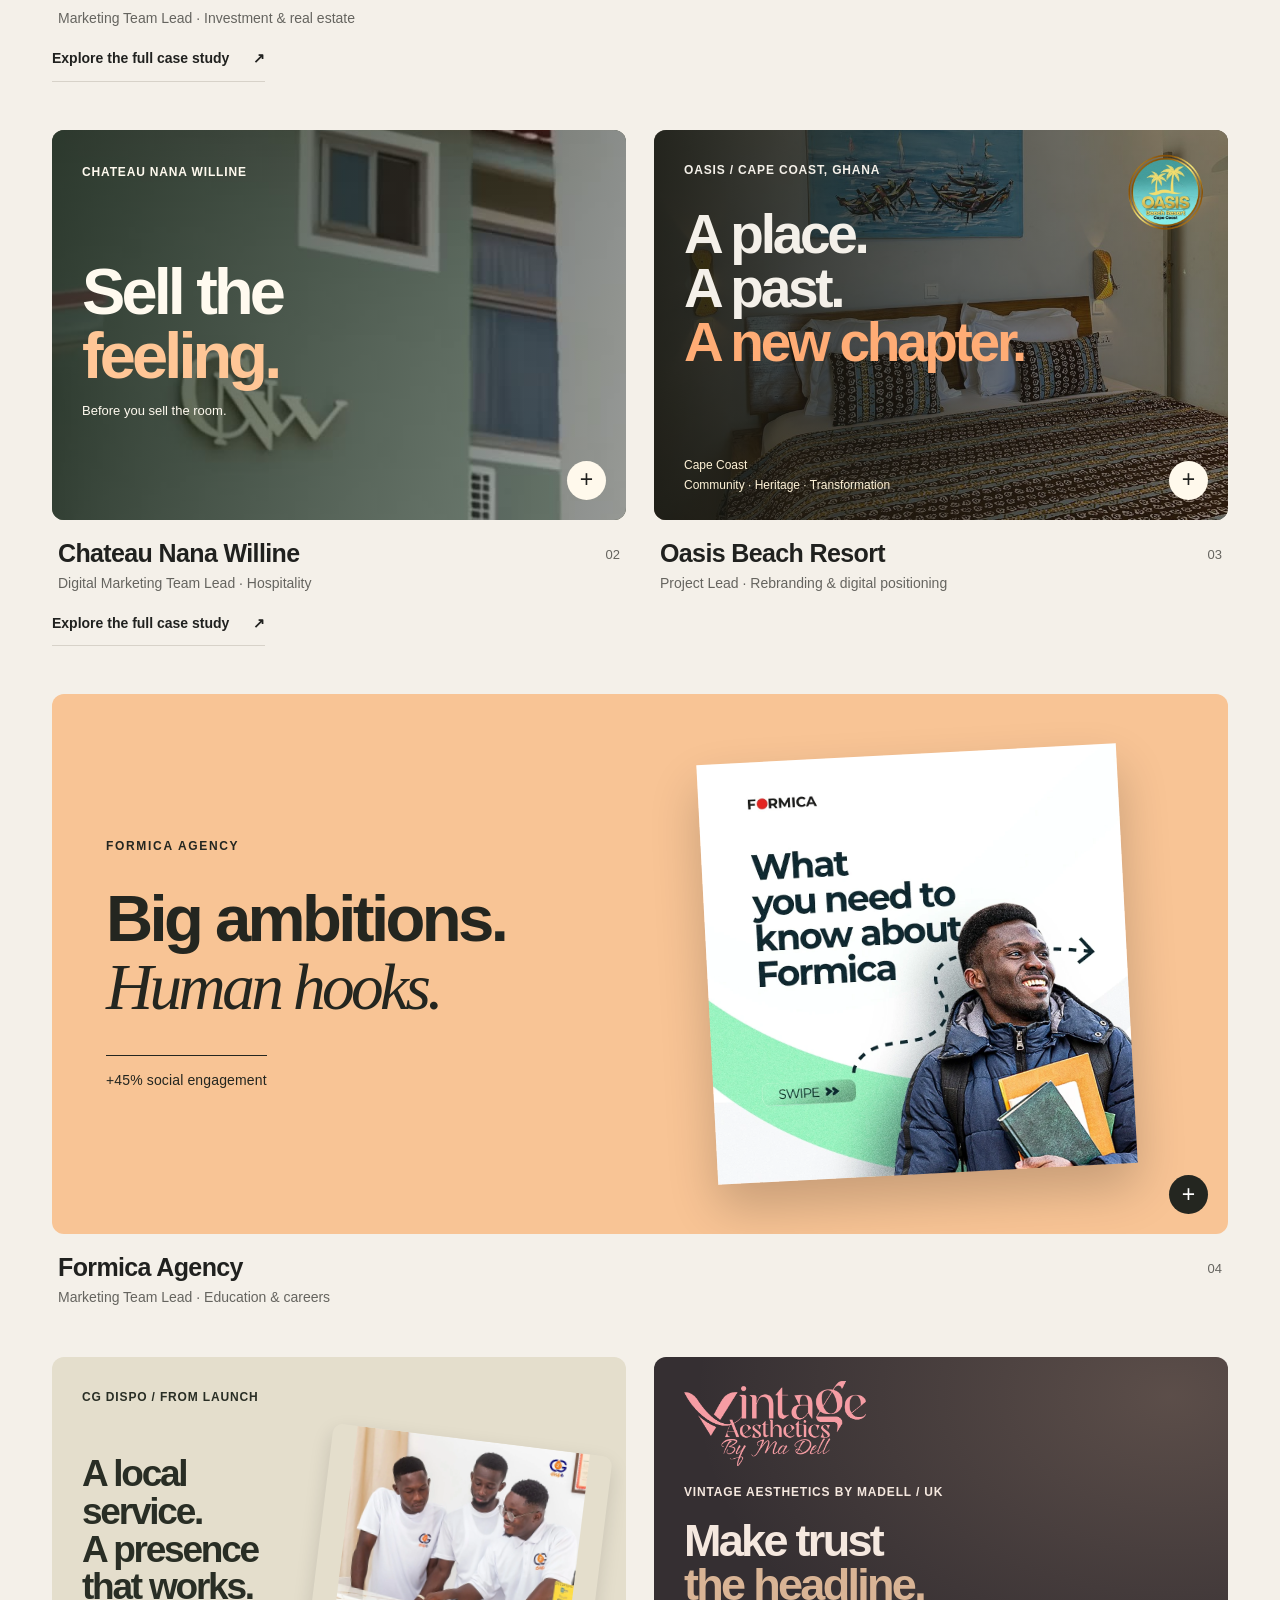
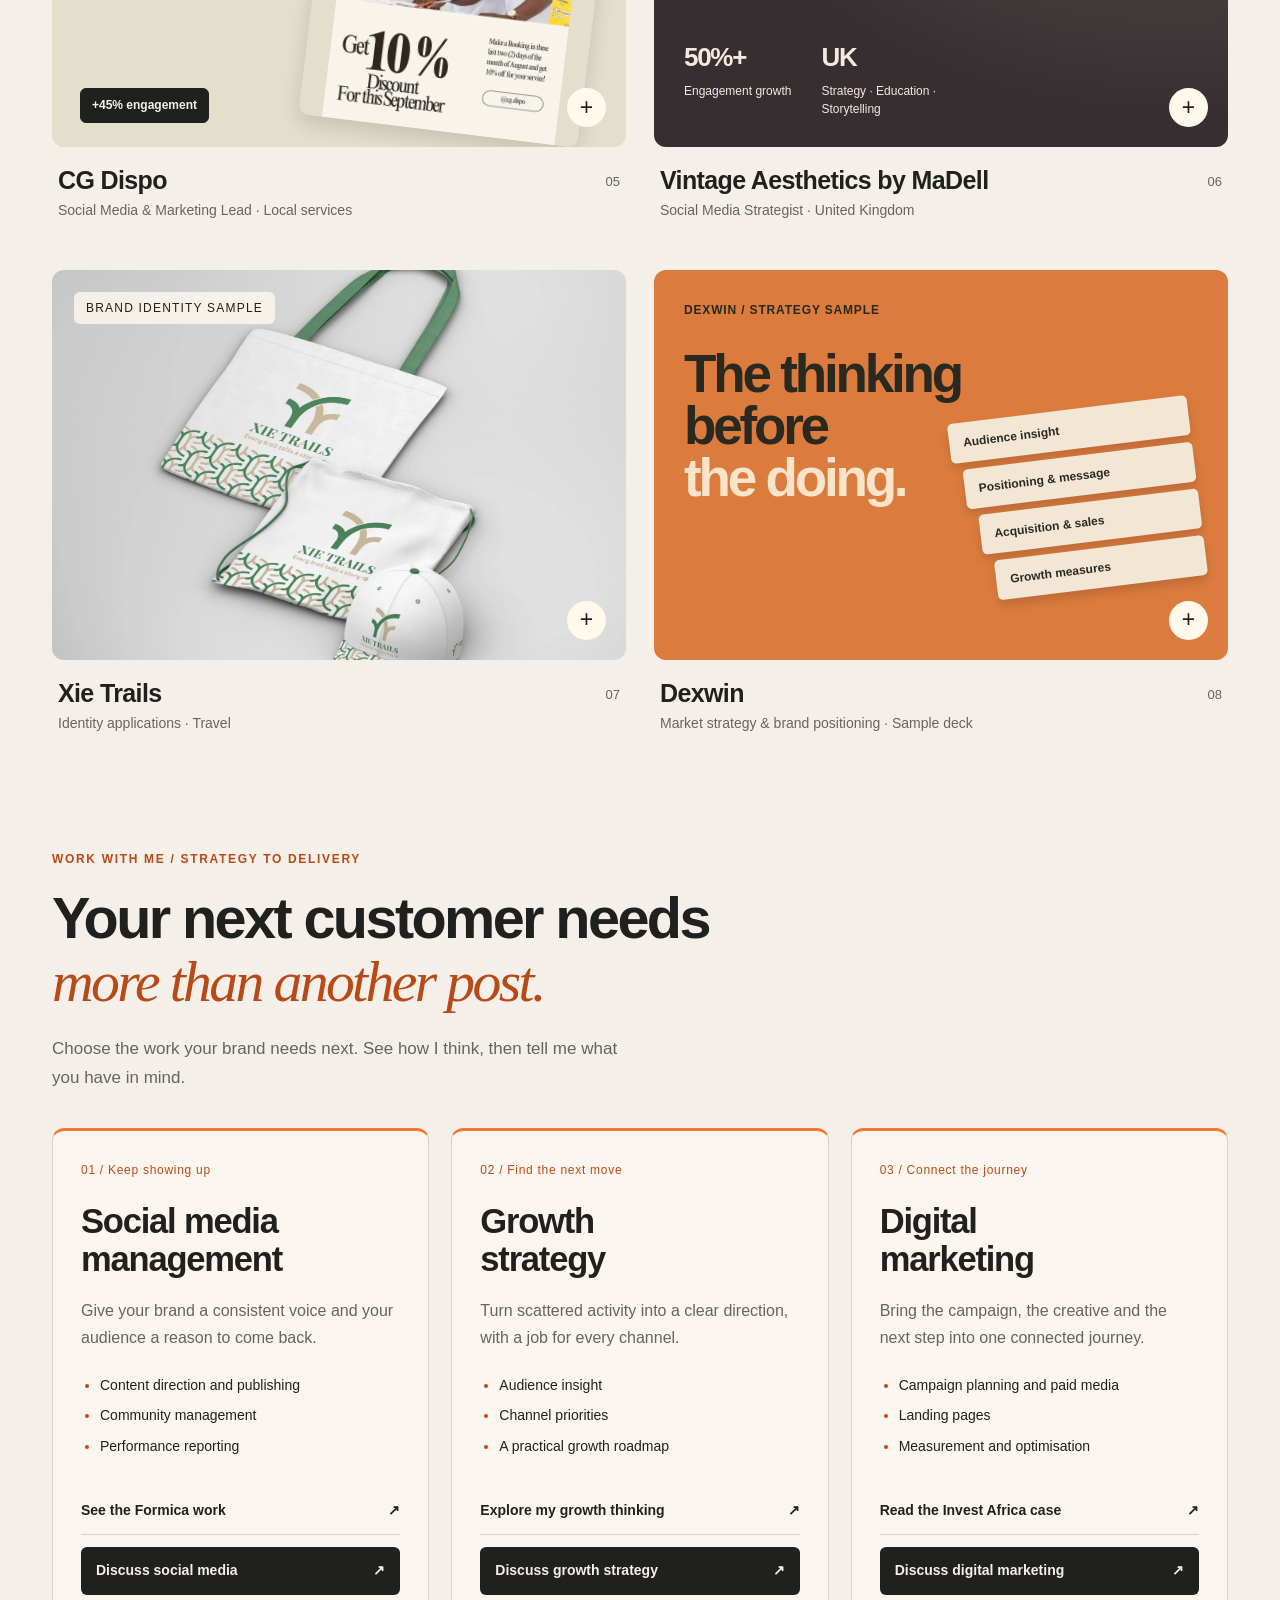
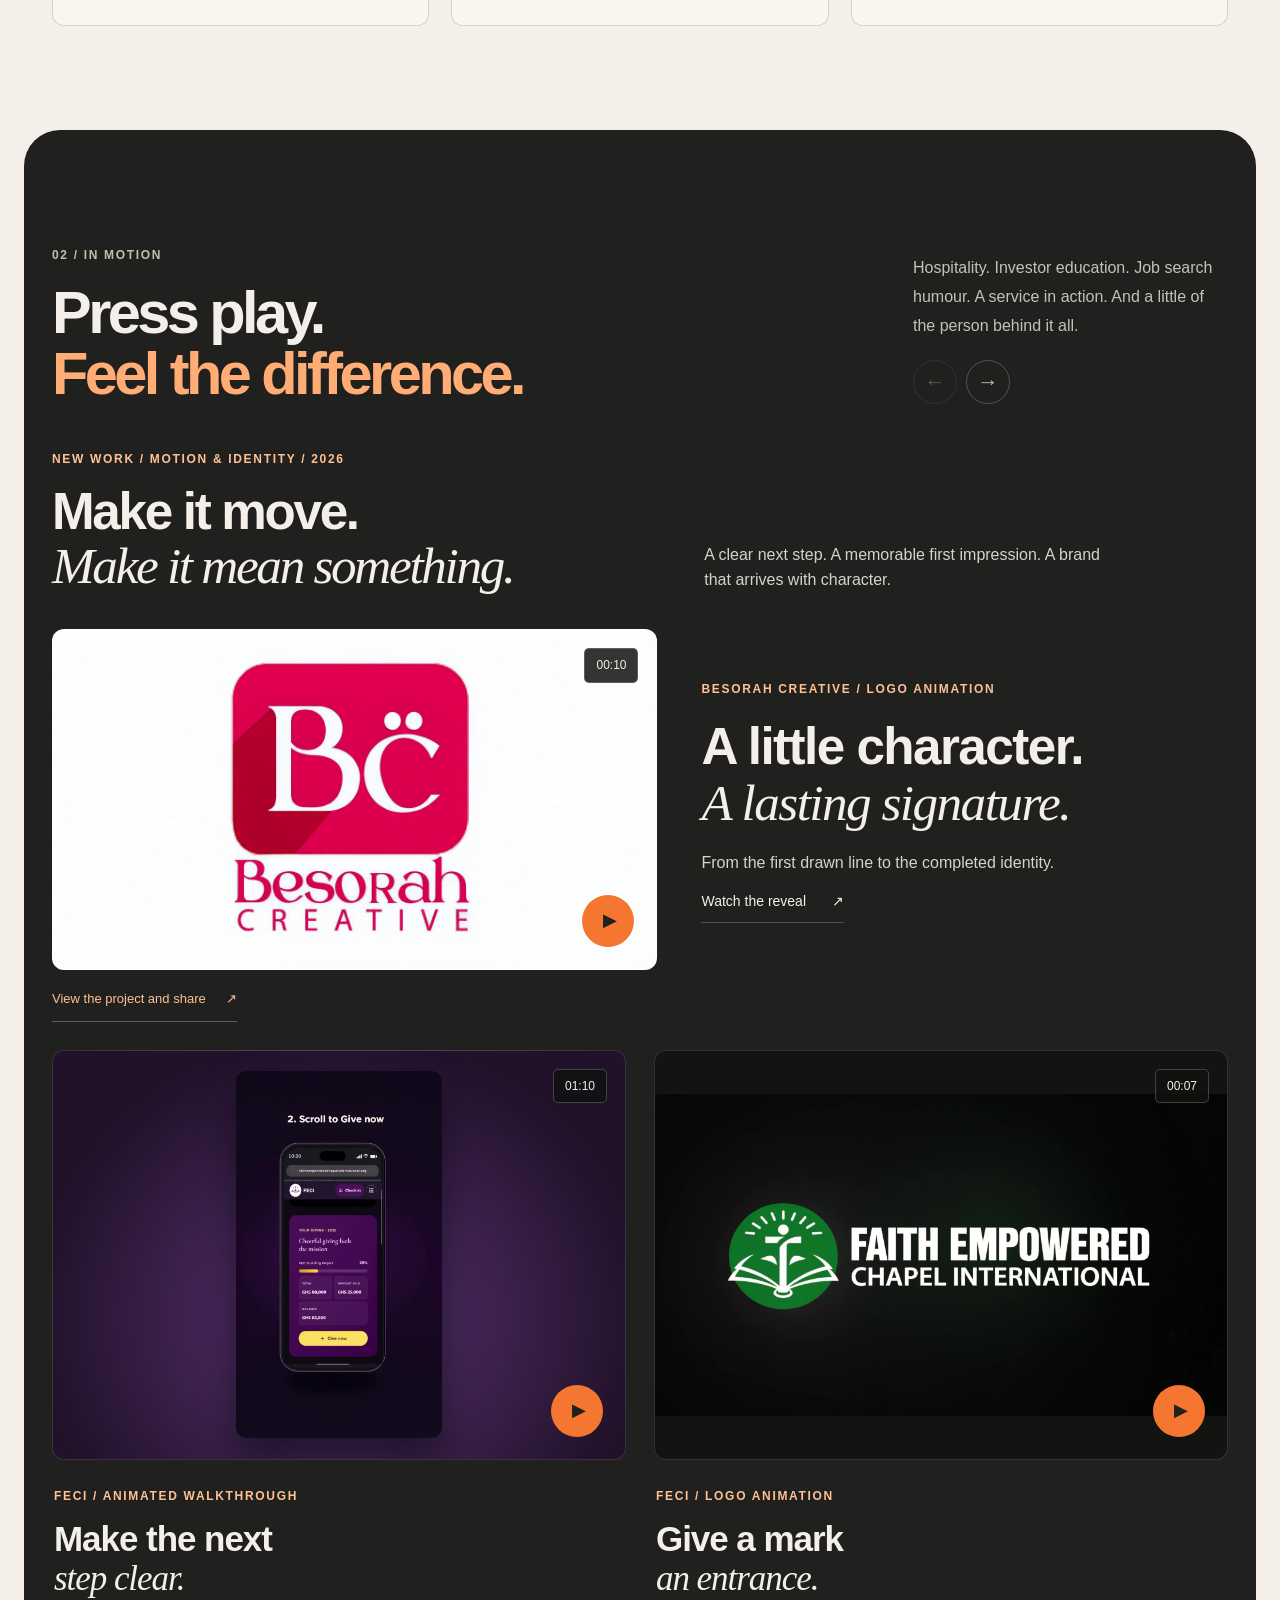
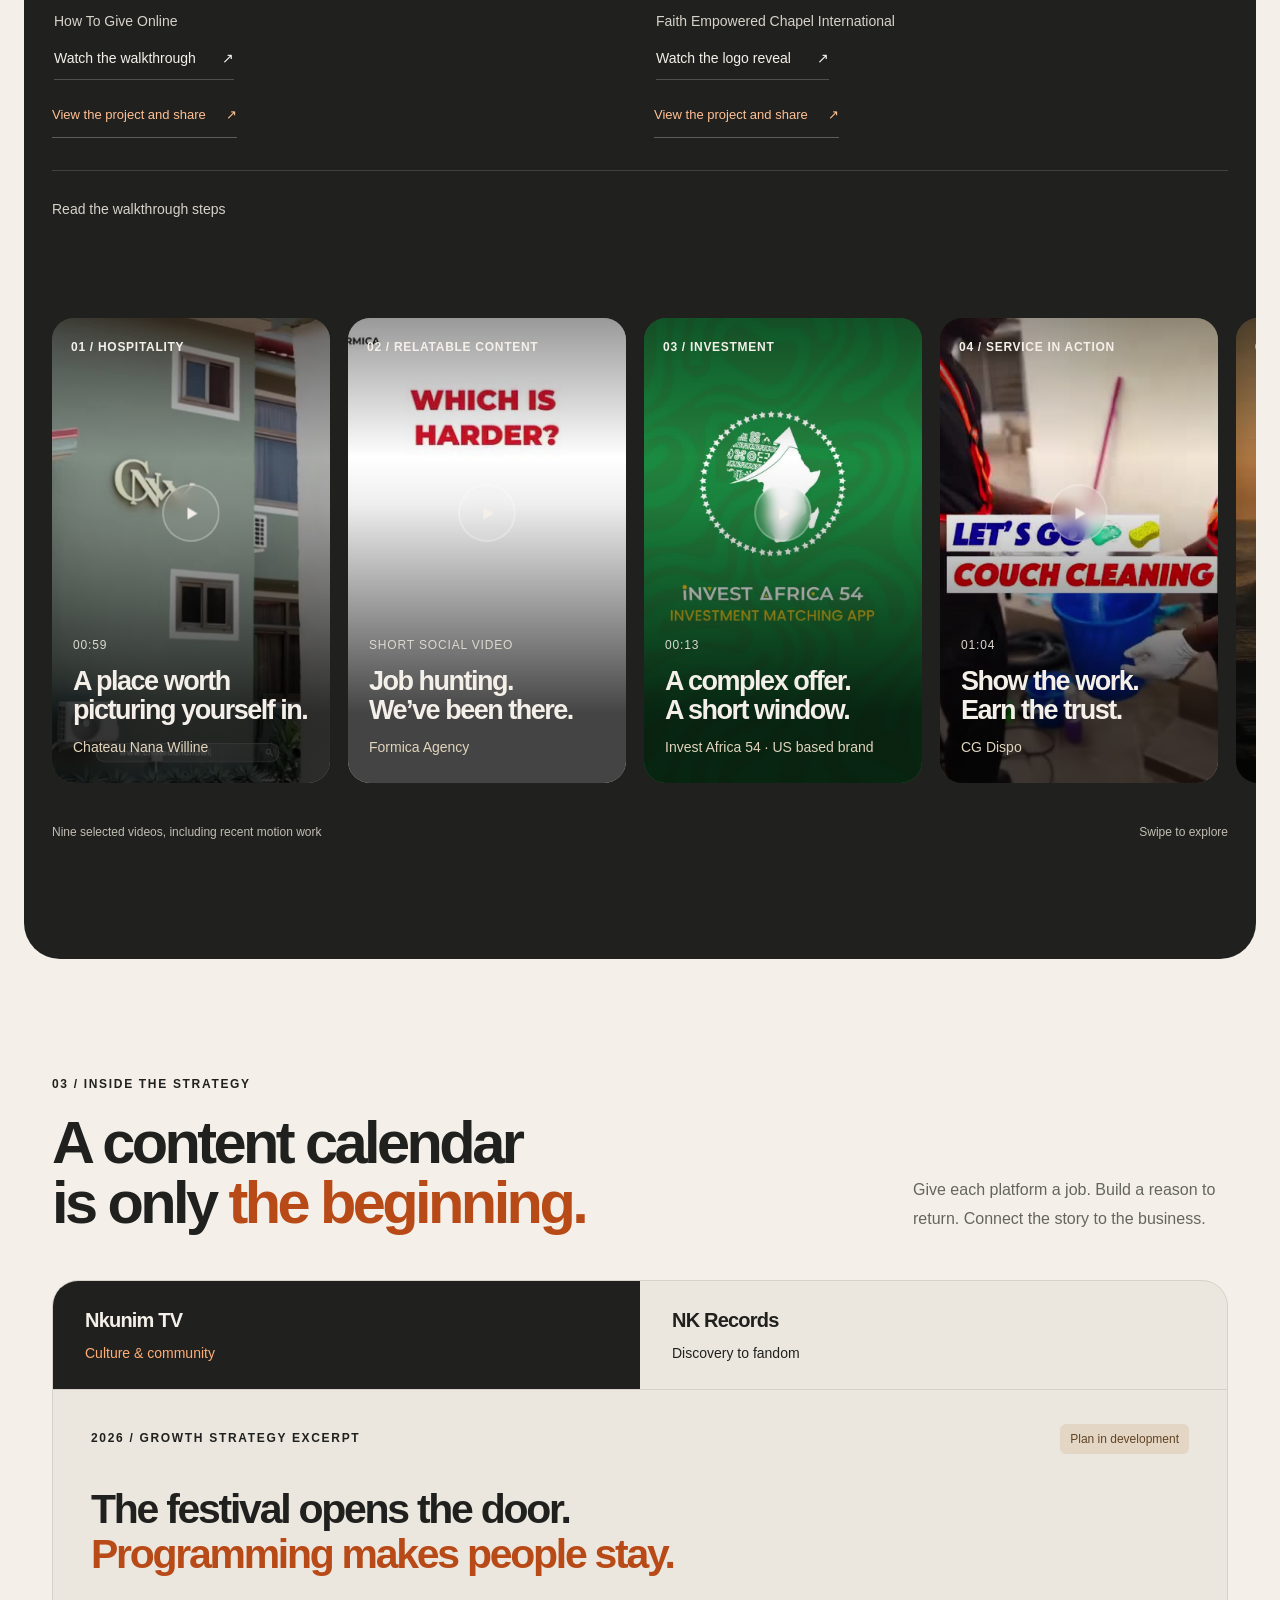
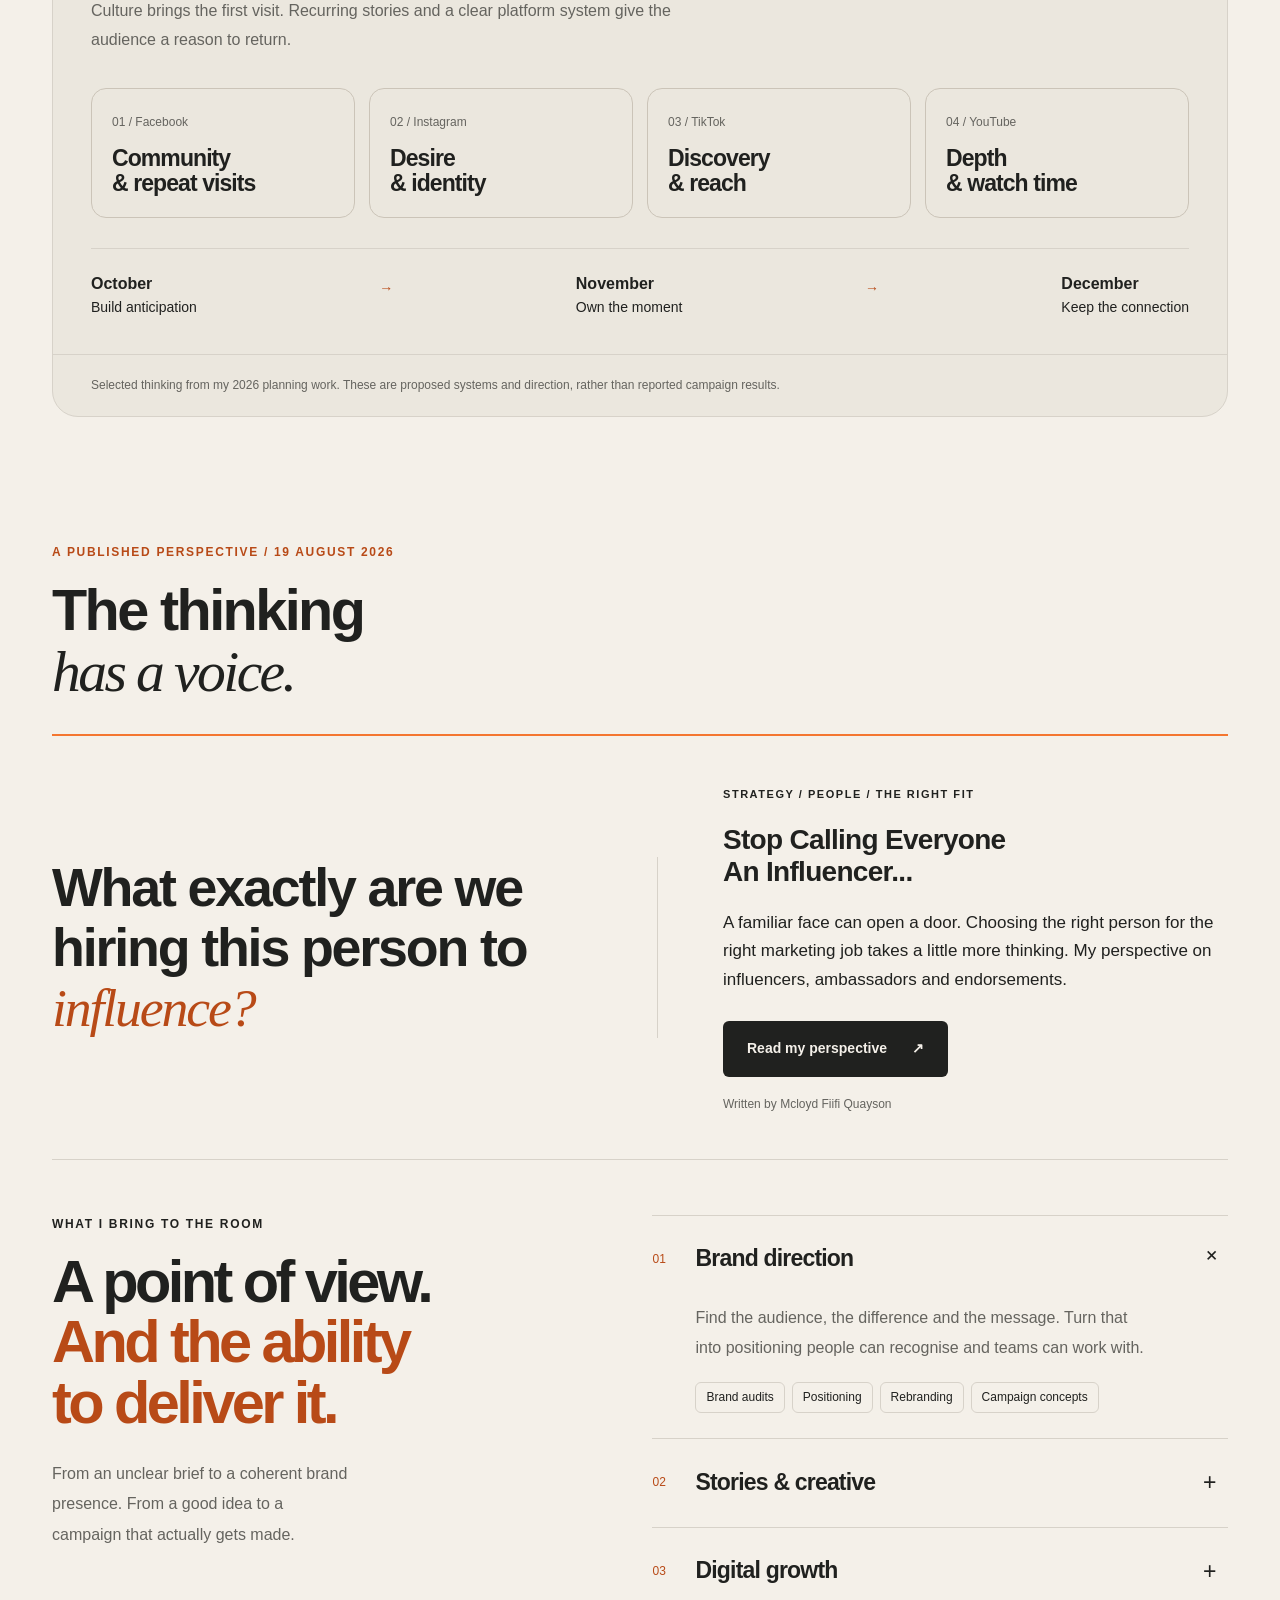
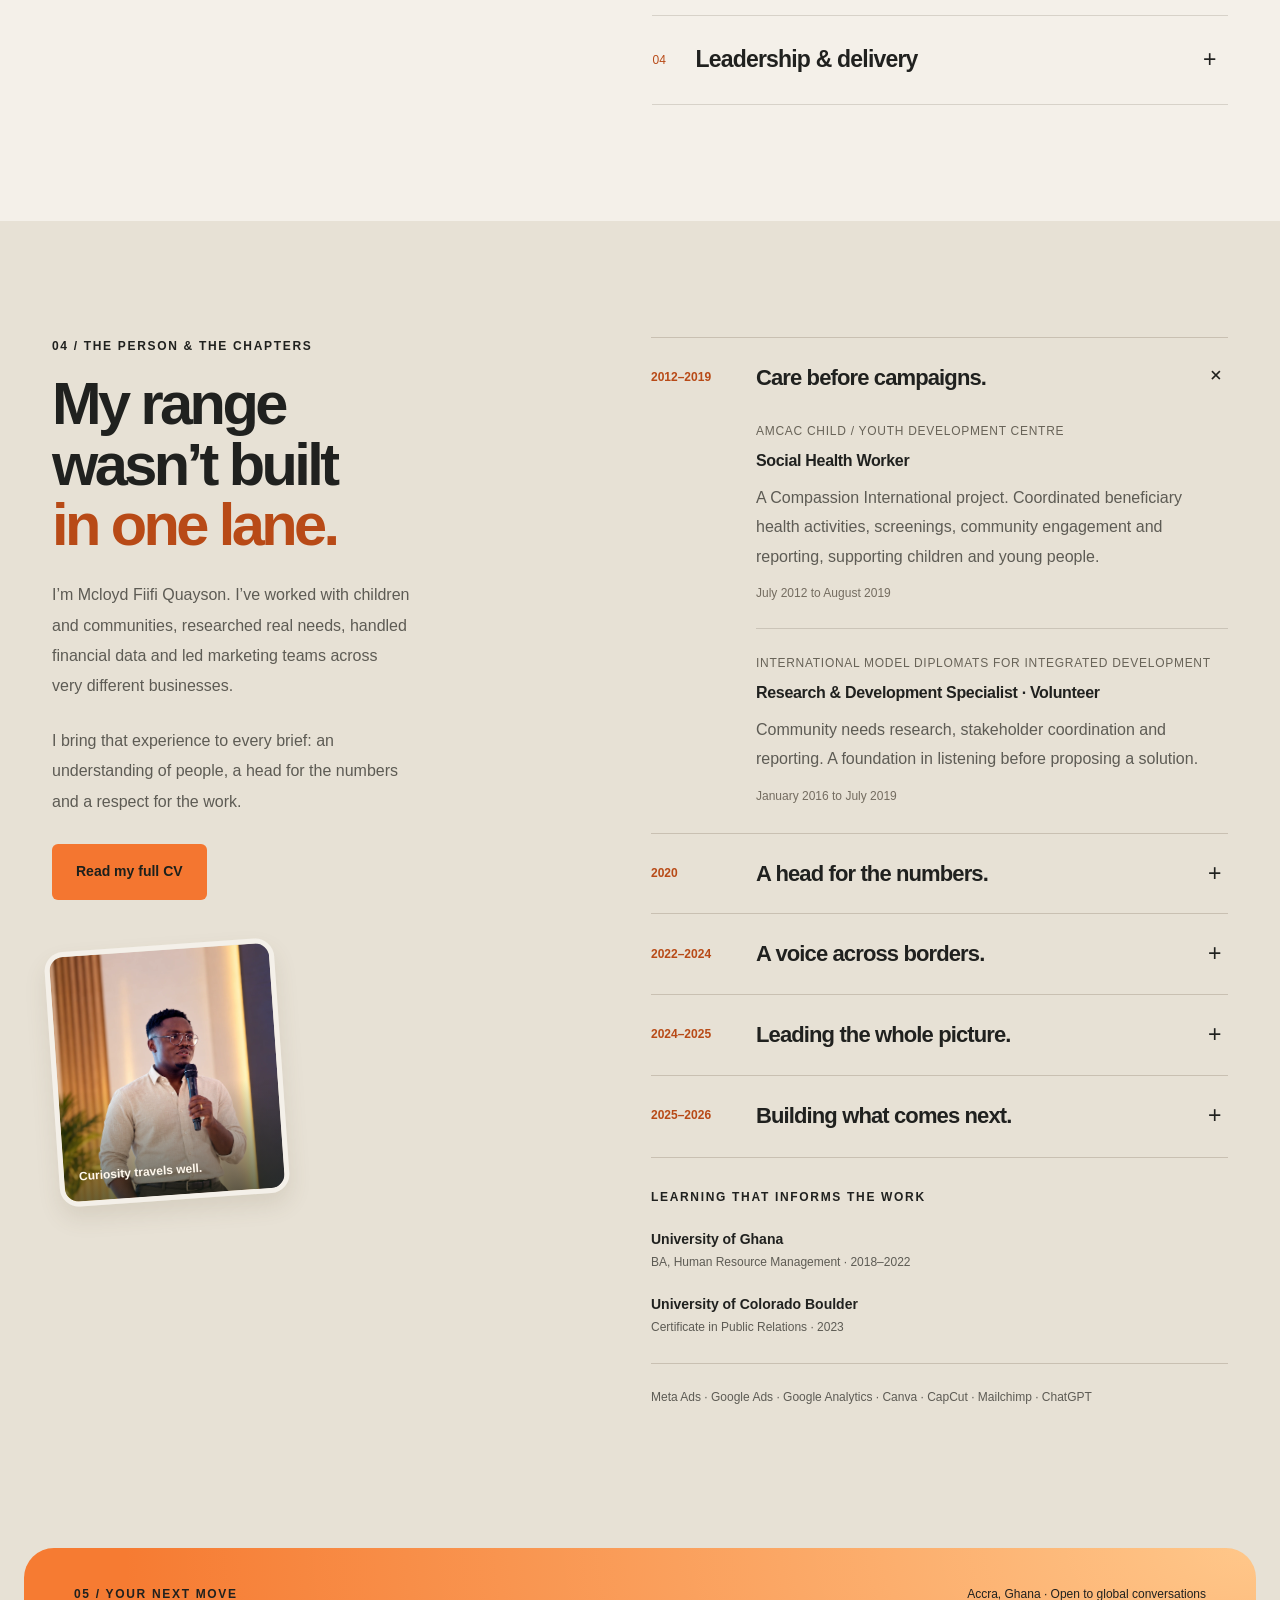
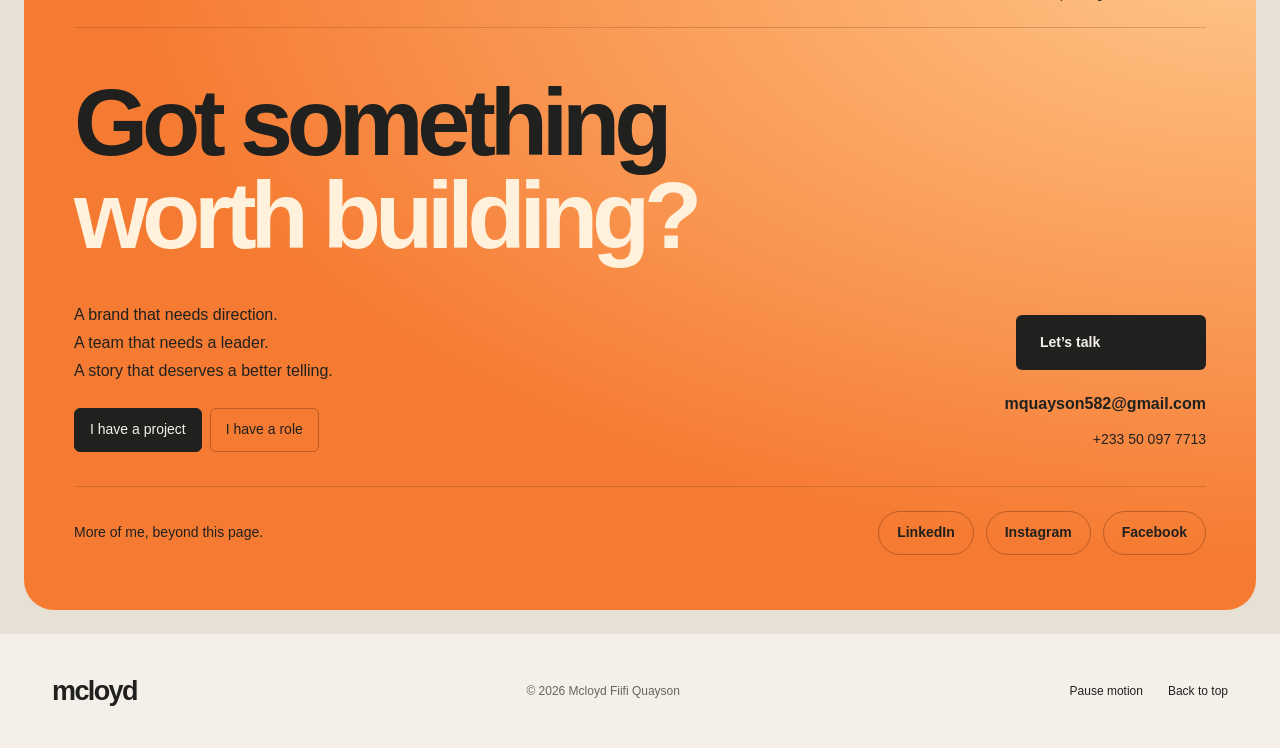
==== commit 42dbe946: "Clarify marketing roles and add service-specific client enquiries" ====
--- a/index.html
+++ b/index.html
@@ -2,9 +2,9 @@
 <html lang="en" prefix="og: https://ogp.me/ns#">
 <head>
 <meta charset="utf-8"><meta name="viewport" content="width=device-width, initial-scale=1"><meta name="theme-color" content="#ed641d">
-<title>Mcloyd Fiifi Quayson | Marketing Leader, Brand Strategist & Storyteller</title>
-<meta name="description" content="Attention is nice. Conversion is nicer. Mcloyd Fiifi Quayson: marketing leader, brand strategist and storyteller with experience spanning Ghana, US based brands, the UK and Nigeria.">
-<meta property="og:title" content="Mcloyd Fiifi Quayson | Strategy with range. Creative with a pulse."><meta property="og:description" content="Real campaigns, short films, brand thinking and a journey from community development to marketing leadership."><meta property="og:type" content="website">
+<title>Mcloyd Quayson | Social Media &amp; Growth Marketing</title>
+<meta name="description" content="Mcloyd Fiifi Quayson, social media manager, growth manager and digital marketer. Explore campaign work, content strategy and experience with brands in Ghana and beyond.">
+<meta property="og:title" content="Mcloyd Quayson | Social Media &amp; Growth Marketing"><meta property="og:description" content="Social media management, growth strategy and digital marketing. Real campaigns, thoughtful content and a wider journey from community development to marketing leadership."><meta property="og:type" content="website">
 <link rel="canonical" href="https://mfquayson.github.io/Portfolio/">
 <meta property="og:url" content="https://mfquayson.github.io/Portfolio/">
 <meta property="og:site_name" content="Mcloyd Fiifi Quayson Portfolio">
@@ -14,13 +14,13 @@
 <meta property="og:image:type" content="image/jpeg">
 <meta property="og:image:width" content="1200">
 <meta property="og:image:height" content="630">
-<meta property="og:image:alt" content="Mcloyd Fiifi Quayson speaking at an event. Marketing leader, brand strategist and storyteller.">
+<meta property="og:image:alt" content="Mcloyd Fiifi Quayson speaking at an event. Social media manager, growth manager and digital marketer.">
 <meta name="twitter:card" content="summary_large_image">
-<meta name="twitter:title" content="Mcloyd Fiifi Quayson | Strategy with range. Creative with a pulse.">
-<meta name="twitter:description" content="Real campaigns, short films, brand thinking and a journey from community development to marketing leadership.">
+<meta name="twitter:title" content="Mcloyd Quayson | Social Media &amp; Growth Marketing">
+<meta name="twitter:description" content="Social media management, growth strategy and digital marketing. Real campaigns, thoughtful content and a wider journey from community development to marketing leadership.">
 <meta name="twitter:image" content="https://mfquayson.github.io/Portfolio/assets/mcloyd-social-preview.jpg">
-<meta name="twitter:image:alt" content="Mcloyd Fiifi Quayson speaking at an event. Marketing leader, brand strategist and storyteller.">
-<link rel="icon" href="assets/favicon.svg" type="image/svg+xml"><link rel="stylesheet" href="style.css"><link rel="stylesheet" href="editorial.css"><link rel="stylesheet" href="portfolio-updates.css"><script src="app.js?v=20261012" defer></script>
+<meta name="twitter:image:alt" content="Mcloyd Fiifi Quayson speaking at an event. Social media manager, growth manager and digital marketer.">
+<link rel="icon" href="assets/favicon.svg" type="image/svg+xml"><link rel="stylesheet" href="style.css"><link rel="stylesheet" href="editorial.css"><link rel="stylesheet" href="portfolio-updates.css?v=20261019"><script src="app.js?v=20261019" defer></script>
 </head>
 <body>
 <a class="skip" href="#main">Skip to content</a><div class="scroll-progress" aria-hidden="true"></div>
@@ -28,7 +28,7 @@
 <main id="main">
 <section class="hero-shell" id="home" aria-labelledby="hero-title"><div class="hero">
 <div class="hero-top"><p>Mcloyd Fiifi Quayson</p><p>Accra roots. Global perspective.</p></div>
-<div class="hero-grid"><div class="hero-copy"><p class="eyebrow">Marketing leader / Brand strategist / Storyteller</p><h1 id="hero-title"><span>Attention<br>is nice.</span><em>Conversion<br>is nicer.</em></h1><p class="hero-description">A beautiful brand should do more than turn heads. I connect the story, the strategy and the next move.</p><div class="hero-actions"><a class="button button-orange" href="#work">See what I mean</a><a class="hero-reel-link" href="#films"><span class="play-small" aria-hidden="true"><svg viewBox="0 0 10 12" width="10" height="12" aria-hidden="true"><path d="M0 0l10 6-10 6z" fill="currentColor"/></svg></span> Watch the work</a></div></div>
+<div class="hero-grid"><div class="hero-copy"><p class="eyebrow">Social Media Manager / Growth Manager / Digital Marketer</p><h1 id="hero-title"><span>Attention<br>is nice.</span><em>Conversion<br>is nicer.</em></h1><p class="hero-description">A beautiful brand should do more than turn heads. I connect the story, the strategy and the next move.</p><div class="hero-actions"><a class="button button-orange" href="#work">See what I mean</a><a class="hero-reel-link" href="#films"><span class="play-small" aria-hidden="true"><svg viewBox="0 0 10 12" width="10" height="12" aria-hidden="true"><path d="M0 0l10 6-10 6z" fill="currentColor"/></svg></span> Watch the work</a></div></div>
 <div class="hero-studio"><div class="studio-tabs" role="tablist" aria-label="Explore Mcloyd's range"><button role="tab" id="person-tab" aria-controls="person-panel" aria-selected="true" data-scene="person">The person</button><button role="tab" id="creative-tab" aria-controls="creative-panel" aria-selected="false" tabindex="-1" data-scene="creative">The creative</button><button role="tab" id="thinking-tab" aria-controls="thinking-panel" aria-selected="false" tabindex="-1" data-scene="thinking">The thinking</button></div>
 <div class="studio-stage"><div class="studio-panel person-panel" id="person-panel" role="tabpanel" aria-labelledby="person-tab"><div class="portrait-orbit" aria-hidden="true"></div><div class="portrait-card"><img src="assets/mcloyd.webp" alt="Mcloyd Fiifi Quayson speaking into a microphone at an event" width="1024" height="1536" fetchpriority="high"><div class="portrait-caption"><span>THE NAME BEHIND THE WORK</span><strong>Mcloyd.<br>Good to meet you.</strong></div></div><div class="studio-note note-top"><span>Strategy in the head.</span><b>Creativity in the hands.</b></div><a class="studio-note note-bottom" href="#journey"><span>More than a marketer</span><b>Explore my range</b></a></div>
 <div class="studio-panel creative-panel" id="creative-panel" role="tabpanel" aria-labelledby="creative-tab" hidden><div class="creative-stack"><img src="assets/xie.webp" alt="Xie Trails identity applied to travel merchandise" width="1440" height="1600"><img src="assets/hotel.webp" alt="Chateau Nana Willine seasonal booking creative" width="1080" height="1080"></div><div class="studio-note note-bottom"><span>From identity to the feed.</span><b>A story people can see.</b></div><a class="scene-link" href="#films">See it in motion</a></div>
@@ -43,11 +43,18 @@
 <article class="project project-feature reveal" data-category="growth strategy"><button class="project-open" data-project="invest"><div class="project-visual editorial-feature feature-invest"><div class="feature-copy"><span class="eyebrow">INVEST AFRICA 54 / US BASED BRAND</span><p>Make the<br>complex<br><em>make sense.</em></p><span class="feature-result">+35% website traffic</span></div><div class="feature-art"><img src="assets/invest.webp" alt="Invest Africa 54 educational campaign creative" loading="lazy" width="1080" height="1080"></div><span class="open-arrow" aria-hidden="true">+</span></div><div class="project-info"><div><h3>Invest Africa 54</h3><p>Marketing Team Lead · Investment & real estate</p></div><span>01</span></div></button><a class="case-link" href="work/invest-africa-54/">Explore the full case study <span aria-hidden="true">↗</span></a></article>
 <article class="project reveal" data-category="growth brand"><button class="project-open" data-project="hotel"><div class="project-visual hotel-visual"><img src="assets/hotelFilm.jpg" alt="Exterior of Chateau Nana Willine from a hospitality campaign reel" loading="lazy" width="720" height="1280"><div class="visual-type"><span>CHATEAU NANA WILLINE</span><p>Sell the<br><em>feeling.</em></p><small>Before you sell the room.</small></div><span class="open-arrow" aria-hidden="true">+</span></div><div class="project-info"><div><h3>Chateau Nana Willine</h3><p>Digital Marketing Team Lead · Hospitality</p></div><span>02</span></div></button><a class="case-link" href="work/chateau-nana-willine/">Explore the full case study <span aria-hidden="true">↗</span></a></article>
 <article class="project reveal" data-category="brand strategy"><button class="project-open" data-project="oasis"><div class="project-visual oasis-visual"><img class="oasis-photo" src="assets/oasis-brand-photo.jpg" alt="A guest room at Oasis Beach Resort" width="960" height="1280" loading="lazy"><img class="case-brand-logo" src="assets/oasis-logo.png" alt="Oasis Beach Resort logo" width="500" height="500" loading="lazy"><div class="visual-type"><span>OASIS / CAPE COAST, GHANA</span><p>A place.<br>A past.<br><em>A new chapter.</em></p></div><div class="oasis-line"><span>Cape Coast</span><span>Community · Heritage · Transformation</span></div><span class="open-arrow" aria-hidden="true">+</span></div><div class="project-info"><div><h3>Oasis Beach Resort</h3><p>Project Lead · Rebranding & digital positioning</p></div><span>03</span></div></button></article>
-<article class="project project-feature reveal" data-category="growth brand"><button class="project-open" data-project="formica"><div class="project-visual editorial-feature feature-formica"><div class="feature-copy"><span class="eyebrow">FORMICA AGENCY</span><p>Big ambitions.<br><em>Human hooks.</em></p><span class="feature-result">+45% social engagement</span></div><div class="feature-art"><img src="assets/formica.webp" alt="Formica Agency career development creative" loading="lazy" width="1080" height="1080"></div><span class="open-arrow" aria-hidden="true">+</span></div><div class="project-info"><div><h3>Formica Agency</h3><p>Marketing Team Lead · Education & careers</p></div><span>04</span></div></button></article>
+<article class="project project-feature reveal" id="formica-work" data-category="growth brand"><button class="project-open" data-project="formica"><div class="project-visual editorial-feature feature-formica"><div class="feature-copy"><span class="eyebrow">FORMICA AGENCY</span><p>Big ambitions.<br><em>Human hooks.</em></p><span class="feature-result">+45% social engagement</span></div><div class="feature-art"><img src="assets/formica.webp" alt="Formica Agency career development creative" loading="lazy" width="1080" height="1080"></div><span class="open-arrow" aria-hidden="true">+</span></div><div class="project-info"><div><h3>Formica Agency</h3><p>Marketing Team Lead · Education & careers</p></div><span>04</span></div></button></article>
 <article class="project reveal" data-category="growth brand"><button class="project-open" data-project="cg"><div class="project-visual cg-visual"><img src="assets/cg.webp" alt="CG Dispo promotional social creative for a cleaning service offer" loading="lazy" width="960" height="1200"><div class="visual-label"><span>CG DISPO / FROM LAUNCH</span><p>A local service.<br>A presence that works.</p></div><span class="visual-result">+45% engagement</span><span class="open-arrow" aria-hidden="true">+</span></div><div class="project-info"><div><h3>CG Dispo</h3><p>Social Media & Marketing Lead · Local services</p></div><span>05</span></div></button></article>
 <article class="project reveal" data-category="growth strategy"><button class="project-open" data-project="aesthetics"><div class="project-visual aesthetics-visual"><img class="case-brand-logo" src="assets/vintage-logo.png" alt="Vintage Aesthetics by MaDell logo" width="600" height="281" loading="lazy"><div class="visual-type"><span>VINTAGE AESTHETICS BY MADELL / UK</span><p>Make trust<br><em>the headline.</em></p></div><div class="aesthetics-results"><span><b>50%+</b>Engagement growth</span><span><b>UK</b>Strategy · Education · Storytelling</span></div><span class="open-arrow" aria-hidden="true">+</span></div><div class="project-info"><div><h3>Vintage Aesthetics by MaDell</h3><p>Social Media Strategist · United Kingdom</p></div><span>06</span></div></button></article>
 <article class="project reveal" data-category="brand"><button class="project-open" data-project="xie"><div class="project-visual xie-visual"><img src="assets/xie.webp" alt="Xie Trails identity on a tote bag, shirt and cap" loading="lazy" width="1440" height="1600"><span class="sample-label">BRAND IDENTITY SAMPLE</span><span class="open-arrow" aria-hidden="true">+</span></div><div class="project-info"><div><h3>Xie Trails</h3><p>Identity applications · Travel</p></div><span>07</span></div></button></article>
 <article class="project reveal" data-category="strategy"><button class="project-open" data-project="deck"><div class="project-visual deck-visual"><div class="visual-type"><span>DEXWIN / STRATEGY SAMPLE</span><p>The thinking<br>before<br><em>the doing.</em></p></div><div class="deck-pages"><span>Audience insight</span><span>Positioning & message</span><span>Acquisition & sales</span><span>Growth measures</span></div><span class="open-arrow" aria-hidden="true">+</span></div><div class="project-info"><div><h3>Dexwin</h3><p>Market strategy & brand positioning · Sample deck</p></div><span>08</span></div></button></article>
+</div></section>
+<section class="hire-services wrap" id="services" aria-labelledby="services-title">
+<div class="service-heading reveal"><p class="eyebrow">Work with me / Strategy to delivery</p><h2 id="services-title">Your next customer needs<br><em>more than another post.</em></h2><p>Choose the work your brand needs next. See how I think, then tell me what you have in mind.</p></div>
+<div class="hire-service-grid">
+<article class="hire-service-card reveal"><span class="service-number" aria-hidden="true">01 / Keep showing up</span><h3>Social media<br>management</h3><p>Give your brand a consistent voice and your audience a reason to come back.</p><ul><li>Content direction and publishing</li><li>Community management</li><li>Performance reporting</li></ul><div class="hire-service-actions"><a class="service-proof" href="#formica-work">See the Formica work <span aria-hidden="true">↗</span></a><a class="service-enquire" data-service="social" href="mailto:mquayson582@gmail.com?subject=Social%20media%20management%20enquiry" aria-haspopup="dialog" aria-controls="enquiry-dialog">Discuss social media <span aria-hidden="true">↗</span></a></div></article>
+<article class="hire-service-card reveal"><span class="service-number" aria-hidden="true">02 / Find the next move</span><h3>Growth<br>strategy</h3><p>Turn scattered activity into a clear direction, with a job for every channel.</p><ul><li>Audience insight</li><li>Channel priorities</li><li>A practical growth roadmap</li></ul><div class="hire-service-actions"><a class="service-proof" href="#thinking">Explore my growth thinking <span aria-hidden="true">↗</span></a><a class="service-enquire" data-service="growth" href="mailto:mquayson582@gmail.com?subject=Growth%20strategy%20enquiry" aria-haspopup="dialog" aria-controls="enquiry-dialog">Discuss growth strategy <span aria-hidden="true">↗</span></a></div></article>
+<article class="hire-service-card reveal"><span class="service-number" aria-hidden="true">03 / Connect the journey</span><h3>Digital<br>marketing</h3><p>Bring the campaign, the creative and the next step into one connected journey.</p><ul><li>Campaign planning and paid media</li><li>Landing pages</li><li>Measurement and optimisation</li></ul><div class="hire-service-actions"><a class="service-proof" href="work/invest-africa-54/">Read the Invest Africa case <span aria-hidden="true">↗</span></a><a class="service-enquire" data-service="digital" href="mailto:mquayson582@gmail.com?subject=Digital%20marketing%20enquiry" aria-haspopup="dialog" aria-controls="enquiry-dialog">Discuss digital marketing <span aria-hidden="true">↗</span></a></div></article>
 </div></section>
 <section class="cinema section-space" id="films" aria-labelledby="films-title"><div class="wrap"><div class="section-heading reveal"><div><p class="eyebrow">02 / In motion</p><h2 id="films-title">Press play.<br><span>Feel the difference.</span></h2></div><div class="cinema-intro"><p>Hospitality. Investor education. Job search humour. A service in action. And a little of the person behind it all.</p><div class="slider-controls"><button id="previous-film" aria-label="Previous videos">←</button><button id="next-film" aria-label="Next videos">→</button></div></div></div></div>
 <div class="wrap motion-showcase reveal" aria-labelledby="motion-showcase-title">
@@ -92,6 +99,6 @@
 <footer class="wrap"><a class="wordmark" href="#home">mcloyd</a><p>© 2026 Mcloyd Fiifi Quayson</p><div><button id="motion-toggle" aria-pressed="false">Pause motion</button><a href="#home">Back to top</a></div></footer>
 <dialog id="project-dialog" aria-labelledby="dialog-title"><div class="dialog-top"><span class="eyebrow" id="dialog-category"></span><button id="dialog-close" aria-label="Close project">Close</button></div><div class="dialog-grid"><div class="dialog-media"><div id="dialog-brand" hidden><div class="brand-identity"><img id="dialog-brand-logo" alt=""><span id="dialog-brand-note"></span></div><nav id="dialog-brand-links" aria-label="Explore the brand"></nav></div><img id="dialog-image" src="assets/invest.webp" alt="" width="1080" height="1080"><div id="dialog-concept" hidden></div><a id="dialog-asset" class="button button-orange" href="assets/invest.webp" target="_blank" rel="noopener">View original sample</a></div><div class="dialog-copy"><h2 id="dialog-title"></h2><p id="dialog-role" class="dialog-role"></p><div id="dialog-story"></div><a class="text-link" id="dialog-case" href="work/invest-africa-54/" hidden>Explore the full case study ↗</a><button class="text-link" id="dialog-film" hidden>Watch the related reel</button><a class="text-link" href="#contact" id="dialog-contact">Talk about a similar challenge</a></div></div></dialog>
 <dialog id="film-dialog" aria-labelledby="film-dialog-title"><div class="dialog-top"><div><span class="eyebrow" id="film-dialog-category"></span><h2 id="film-dialog-title"></h2></div><button id="film-close" aria-label="Close video">Close</button></div><video id="film-player" controls playsinline preload="none"></video><p id="film-description"></p><a id="film-download" href="assets/hotelFilm.mp4" download>Download this video</a></dialog>
-<dialog id="enquiry-dialog" aria-labelledby="enquiry-title" aria-describedby="enquiry-intro"><div class="dialog-top"><span class="eyebrow">A good conversation starts here</span><button id="enquiry-close" aria-label="Close enquiry">Close</button></div><h2 id="enquiry-title">Let’s build something worth noticing.</h2><p id="enquiry-intro">Tell me what you have in mind. Prepare your message here, then review and send it in your email app or Gmail.</p><div class="enquiry-fields"><label for="enquiry-name">Your name <span>(optional)</span></label><input id="enquiry-name" name="name" autocomplete="name" placeholder="What should I call you?"><label for="enquiry-company">Brand or organisation <span>(optional)</span></label><input id="enquiry-company" name="organization" autocomplete="organization" placeholder="Who are we building for?"><label id="enquiry-message-label" for="enquiry-message">What are we making happen?</label><textarea id="enquiry-message" name="message" rows="5" placeholder="The idea, the challenge, the timing. Start anywhere."></textarea></div><div class="enquiry-actions"><a id="enquiry-email" class="button button-dark" href="mailto:mquayson582@gmail.com">Open email draft</a><a id="enquiry-gmail" class="button button-orange" href="https://mail.google.com/mail/?view=cm&amp;fs=1&amp;to=mquayson582%40gmail.com" target="_blank" rel="noopener">Use Gmail</a></div><p class="enquiry-address">Or email me directly: <a href="mailto:mquayson582@gmail.com">mquayson582@gmail.com</a></p></dialog>
+<dialog id="enquiry-dialog" aria-labelledby="enquiry-title" aria-describedby="enquiry-intro"><div class="dialog-top"><span class="eyebrow">A good conversation starts here</span><button id="enquiry-close" aria-label="Close enquiry">Close</button></div><h2 id="enquiry-title">Let’s build something worth noticing.</h2><p id="enquiry-intro">Tell me what you have in mind. Prepare your message here, then review and send it in your email app or Gmail.</p><p id="enquiry-service" class="enquiry-service" hidden></p><div class="enquiry-fields"><label for="enquiry-name">Your name <span>(optional)</span></label><input id="enquiry-name" name="name" autocomplete="name" placeholder="What should I call you?"><label for="enquiry-company">Brand or organisation <span>(optional)</span></label><input id="enquiry-company" name="organization" autocomplete="organization" placeholder="Who are we building for?"><label id="enquiry-message-label" for="enquiry-message">What are we making happen?</label><textarea id="enquiry-message" name="message" rows="5" placeholder="The idea, the challenge, the timing. Start anywhere."></textarea></div><div class="enquiry-actions"><a id="enquiry-email" class="button button-dark" href="mailto:mquayson582@gmail.com">Open email draft</a><a id="enquiry-gmail" class="button button-orange" href="https://mail.google.com/mail/?view=cm&amp;fs=1&amp;to=mquayson582%40gmail.com" target="_blank" rel="noopener">Use Gmail</a></div><p class="enquiry-address">Or email me directly: <a href="mailto:mquayson582@gmail.com">mquayson582@gmail.com</a></p></dialog>
 </body>
 </html>
--- a/portfolio-updates.css
+++ b/portfolio-updates.css
@@ -5,3 +5,11 @@
 .motion-card-feature{grid-column:1/-1}.motion-card-feature .motion-open{display:grid;grid-template-columns:1.15fr 1fr;gap:44px;align-items:center}.motion-card-feature .motion-preview{height:auto;aspect-ratio:16/9}.motion-besorah{background:#fff}.motion-besorah>img{width:100%;height:100%;object-fit:contain}.motion-card-feature .motion-copy{padding:20px 0}.motion-card-feature .motion-copy h4{font-size:clamp(34px,4vw,52px);margin-block:18px}.motion-card-feature .motion-copy>p{font-size:16px;max-width:360px;line-height:1.65}.motion-page-link{display:inline-flex;min-height:44px;align-items:center;gap:20px;margin-top:14px;font-size:13px;border-bottom:1px solid #ffffff45;color:#ffc094}.motion-page-link:hover{color:white}.motion-page-link:focus-visible{outline-color:#ffc094}.motion-card-feature .motion-page-link{margin-top:8px}
 @media(max-width:900px){.perspective-feature{gap:35px}.perspective blockquote{padding-right:25px}.motion-card-feature .motion-open{gap:28px}.motion-card-feature .motion-copy h4{font-size:36px}}
 @media(max-width:680px){.perspective{padding-top:0;padding-bottom:5px}.perspective-heading{margin-bottom:26px}.perspective h2{font-size:38px}.perspective-feature{grid-template-columns:1fr;gap:28px;padding-block:30px}.perspective blockquote{padding:0 0 28px;border-right:0;border-bottom:1px solid var(--line)}.perspective blockquote p{font-size:39px}.perspective-note h3{font-size:27px}.perspective-note>p{font-size:16px}.motion-card-feature .motion-open{grid-template-columns:1fr;gap:0}.motion-card-feature .motion-copy{padding:23px 2px 0}.motion-card-feature .motion-copy h4{font-size:33px}.motion-card-feature .motion-copy>p{font-size:14px}.motion-card-feature .motion-page-link{margin-top:14px}}
+
+/* Clear service routes, in the existing orange, cream and charcoal palette. */
+.hero-copy>.eyebrow{max-width:38em;text-wrap:balance}
+.hire-services{padding:0 0 104px}.service-heading{max-width:1000px;margin-bottom:35px}.service-heading>.eyebrow{color:var(--burnt)}.service-heading h2{font-size:clamp(36px,4.5vw,62px);line-height:1.08;letter-spacing:-.045em;margin:18px 0 22px}.service-heading h2 em{font-family:Georgia,'Times New Roman',serif;font-weight:400;color:var(--burnt)}.service-heading>p:last-child{max-width:580px;font-size:17px;color:var(--muted);line-height:1.7}
+.hire-service-grid{display:grid;grid-template-columns:repeat(3,minmax(0,1fr));gap:22px}.hire-service-card{display:flex;flex-direction:column;min-width:0;padding:30px 28px;background:#faf6ef;border:1px solid var(--line);border-top:3px solid var(--orange);border-radius:12px}.service-number{font-size:12px;color:var(--burnt);letter-spacing:.06em}.hire-service-card h3{font-size:clamp(28px,2.7vw,38px);line-height:1.08;letter-spacing:-.035em;margin:24px 0 19px}.hire-service-card>p{font-size:16px;line-height:1.7;color:var(--muted)}.hire-service-card ul{padding-left:19px;margin:22px 0 28px;font-size:14px;line-height:1.8}.hire-service-card li+li{margin-top:5px}.hire-service-card li::marker{color:var(--burnt)}.hire-service-actions{margin-top:auto;display:flex;flex-direction:column;gap:12px}.hire-service-actions a{display:flex;justify-content:space-between;align-items:center;gap:12px;min-height:48px;font-size:14px;font-weight:700;line-height:1.5}.service-proof{border-bottom:1px solid var(--line);padding:9px 0}.service-proof:hover{color:var(--burnt)}.service-enquire{padding:13px 15px;background:var(--ink);color:var(--paper);border-radius:6px;transition:background .2s,color .2s}.service-enquire:hover{background:var(--orange);color:var(--ink)}.enquiry-service{border-left:3px solid var(--orange);padding:10px 14px;margin:20px 0 0;font-size:16px;font-weight:700;background:var(--paper)}
+@media(max-width:1000px){.hire-service-grid{gap:14px}.hire-service-card{padding:26px 20px}.hire-service-card h3{font-size:28px}.hire-service-actions a{font-size:13px}}
+@media(max-width:760px){.hire-services{padding-bottom:70px}.hire-service-grid{grid-template-columns:1fr;gap:20px}.service-heading h2{font-size:clamp(33px,7.5vw,44px)}.service-heading>p:last-child{font-size:16px}.hire-service-card{padding:28px}.hire-service-card h3{font-size:34px;margin-top:20px}.hire-service-actions a{font-size:14px}.hire-service-card ul{margin-bottom:23px}}
+@media(prefers-reduced-motion:reduce){.service-enquire{transition:none}}
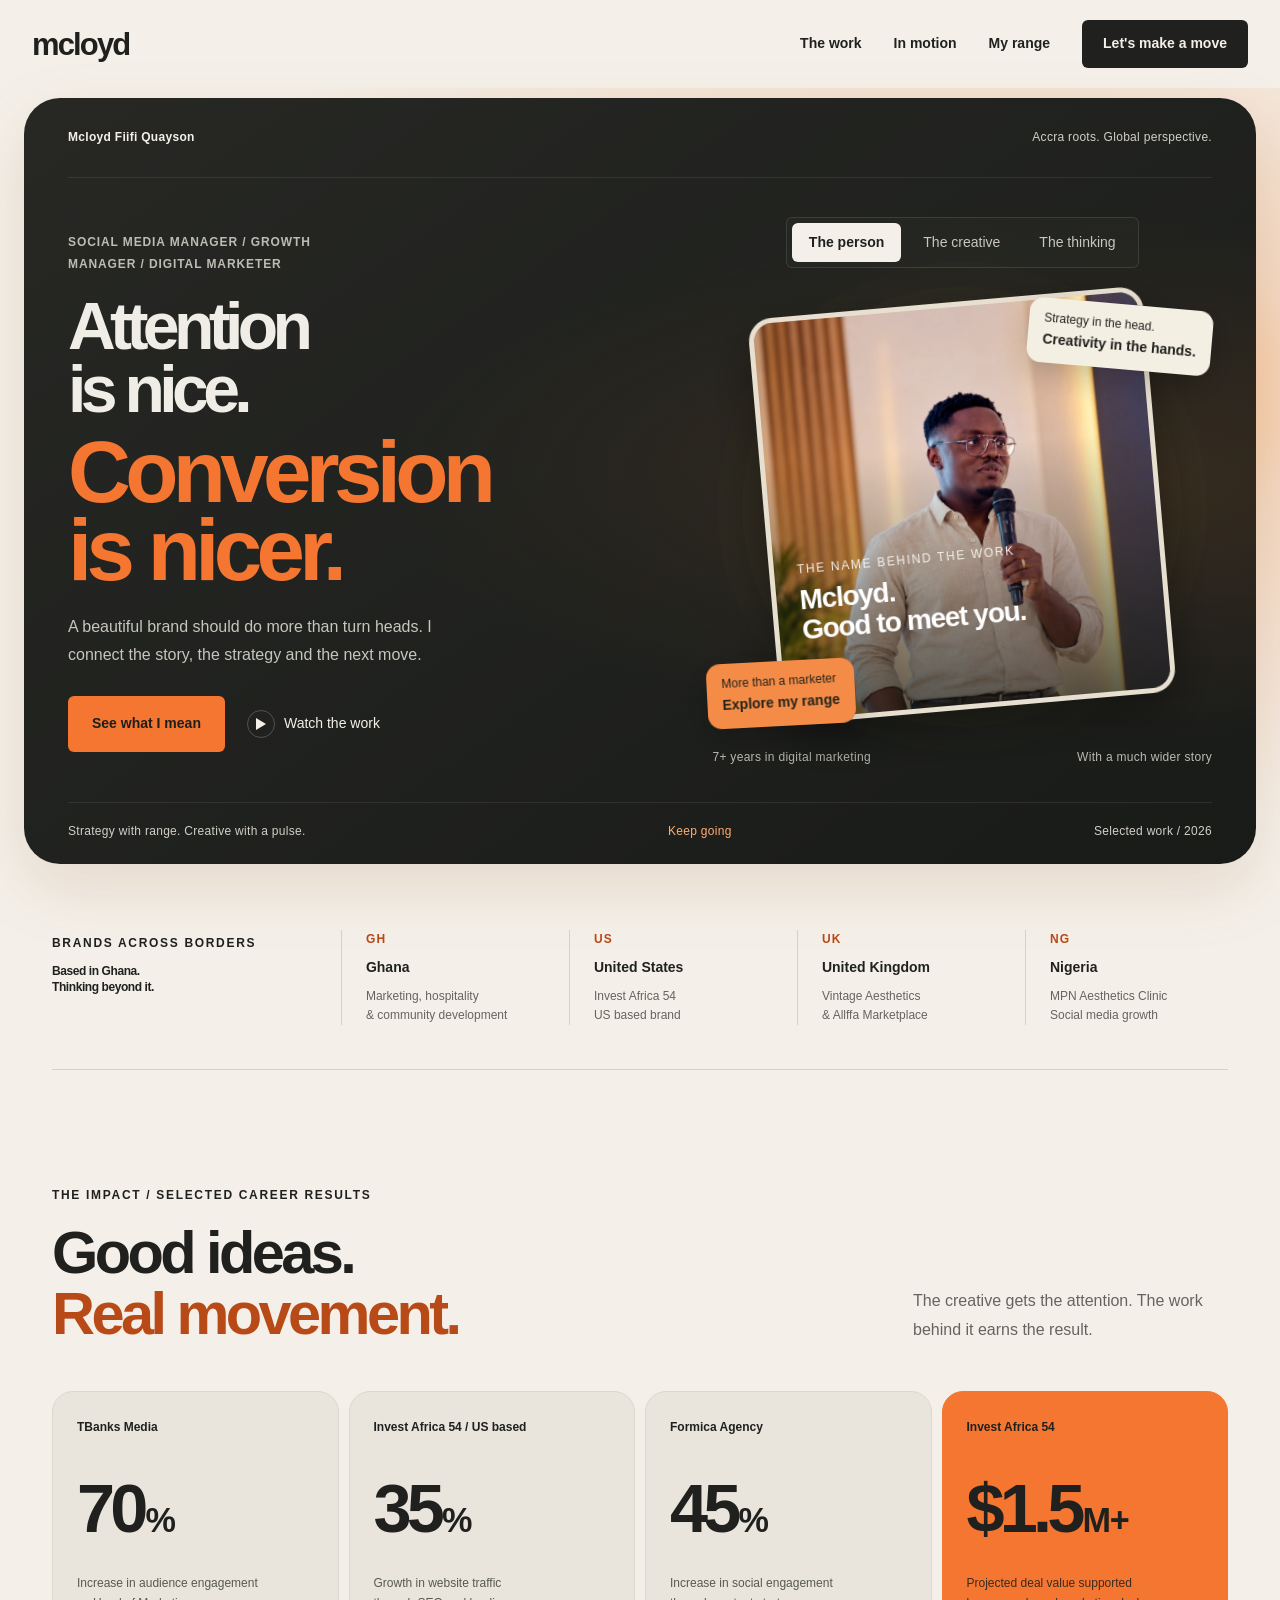
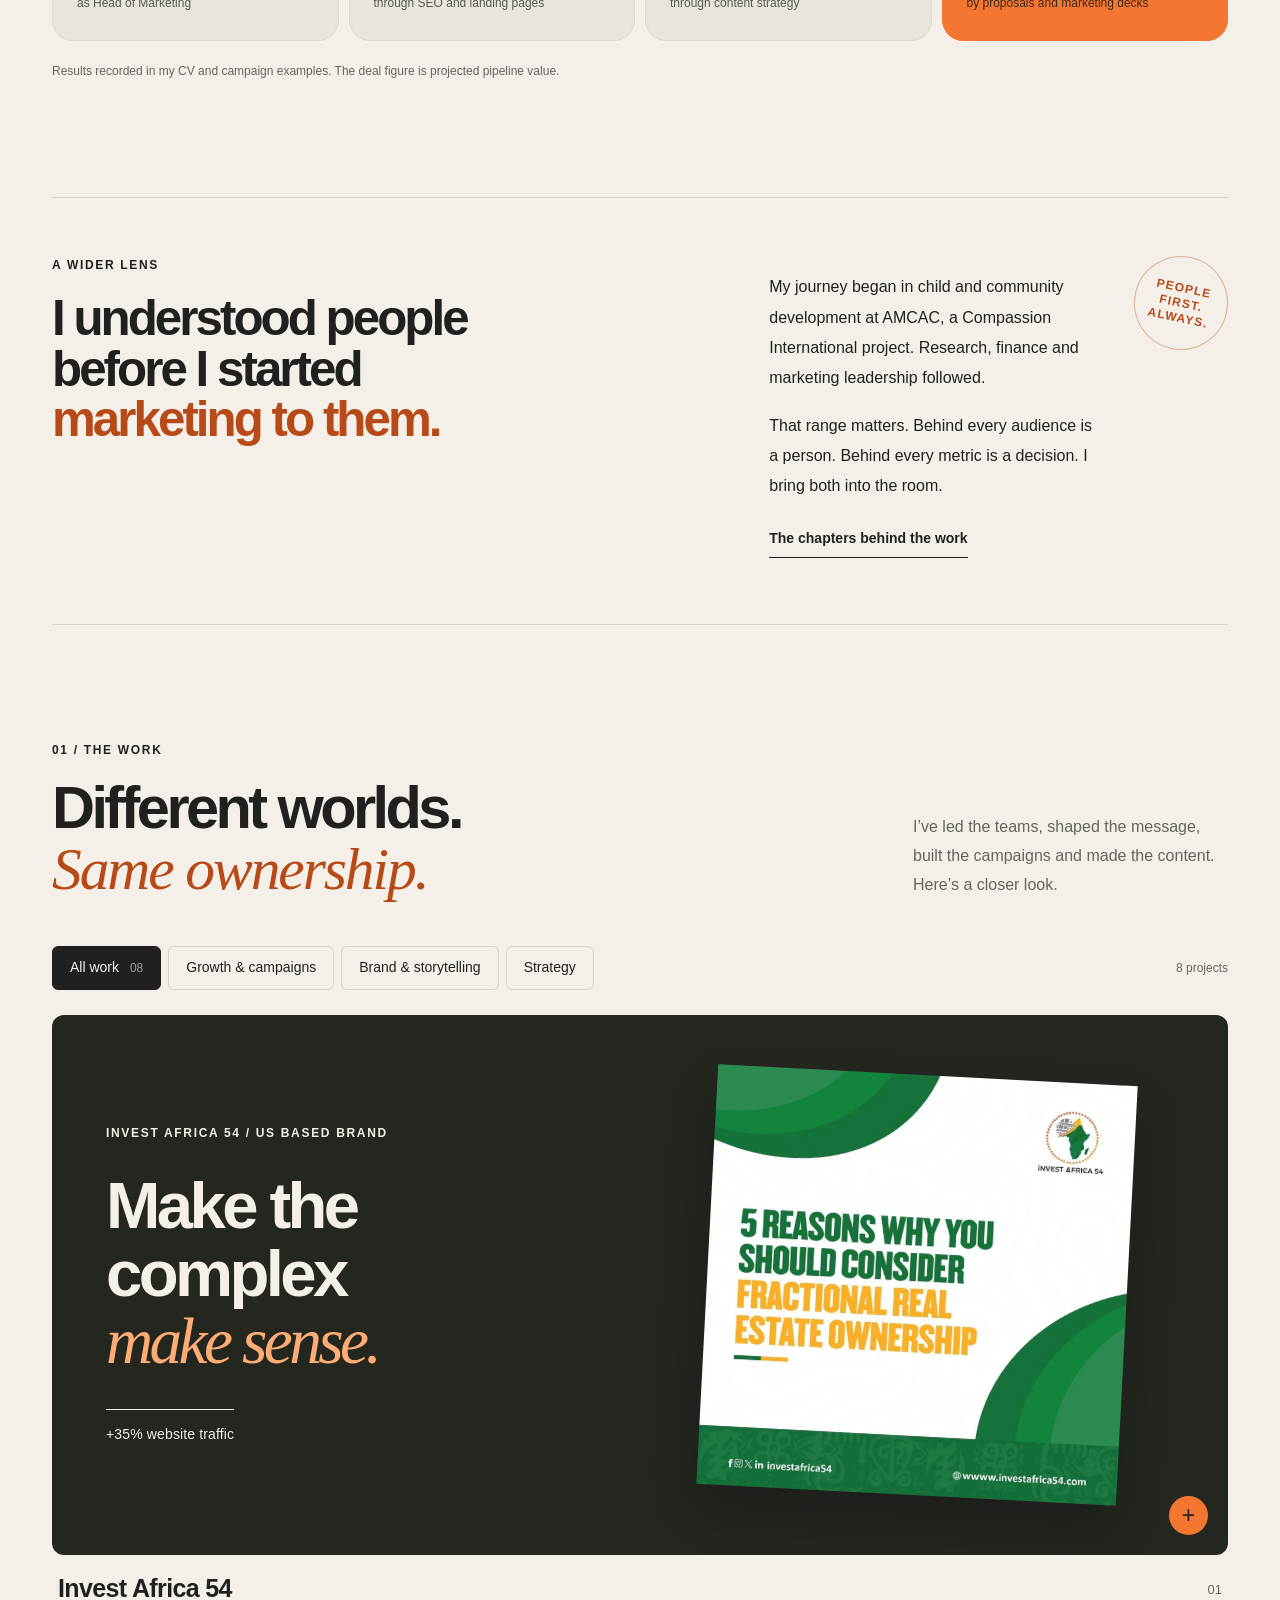
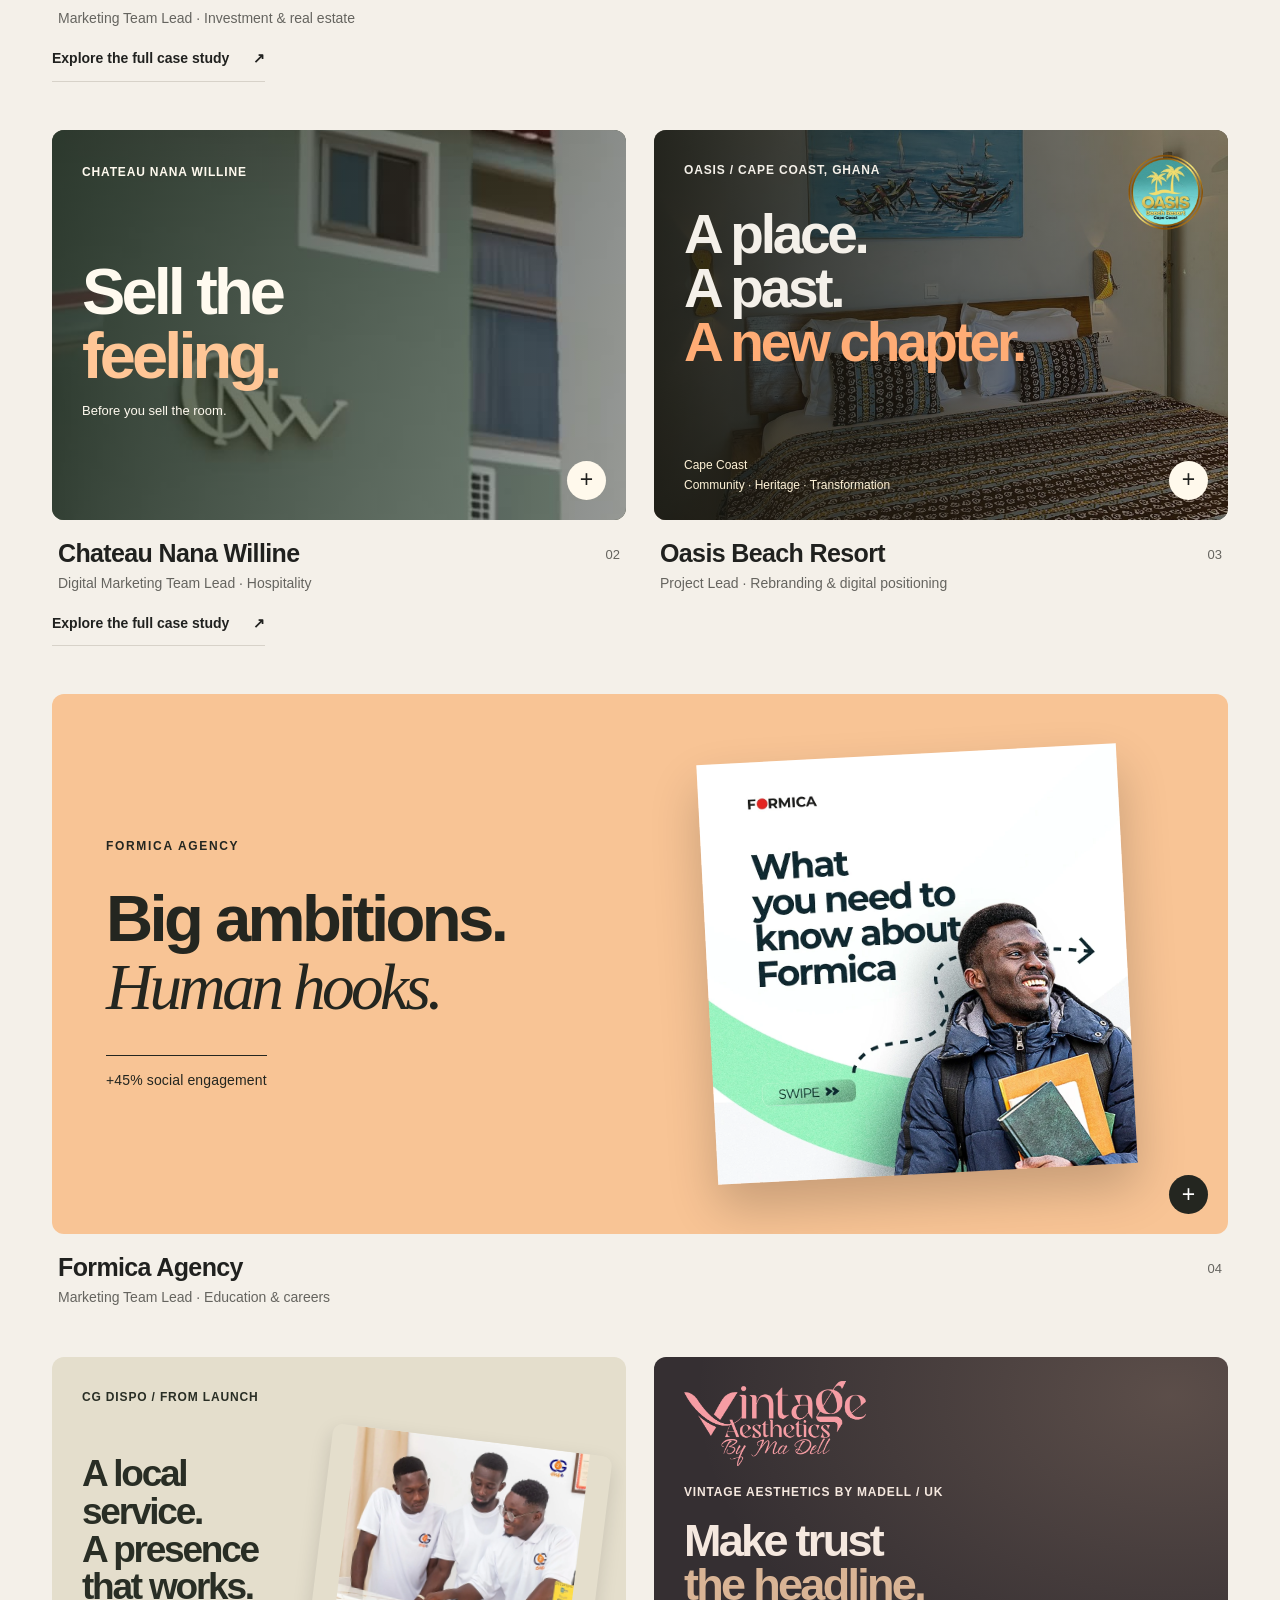
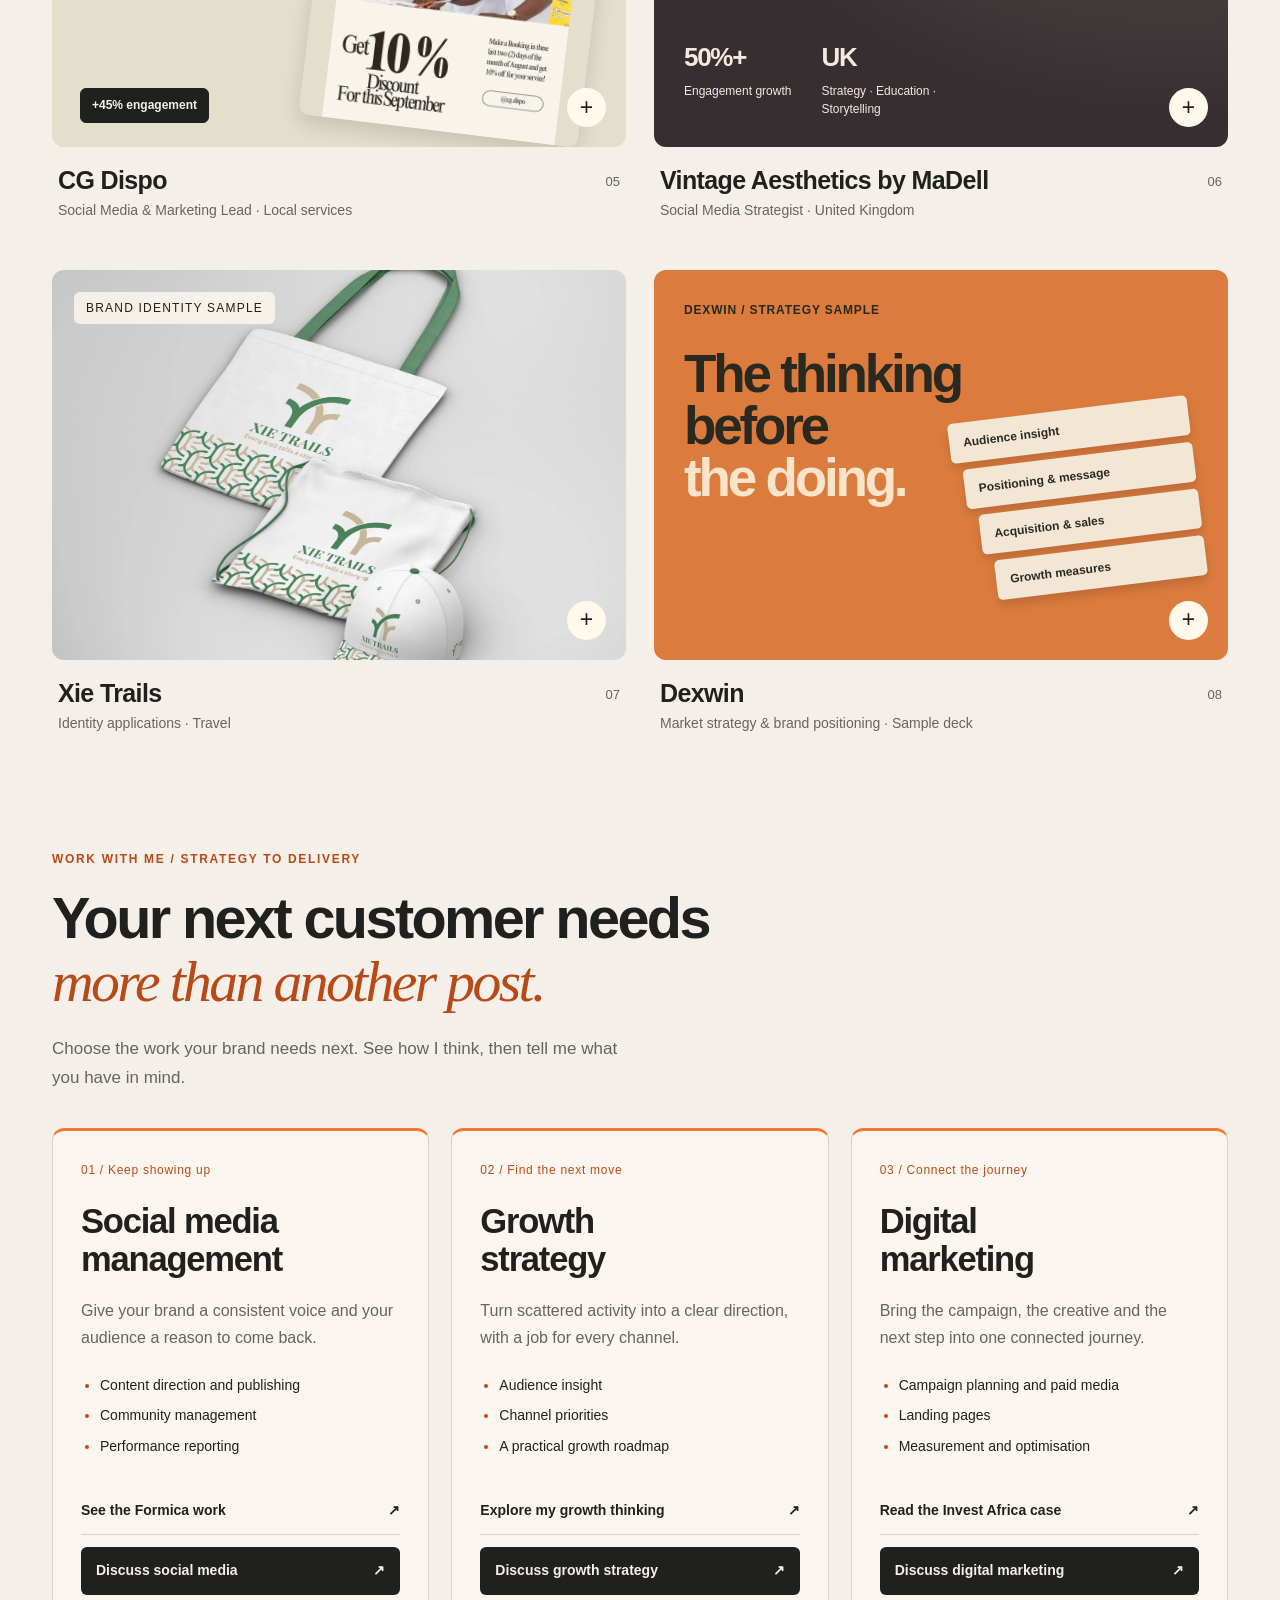
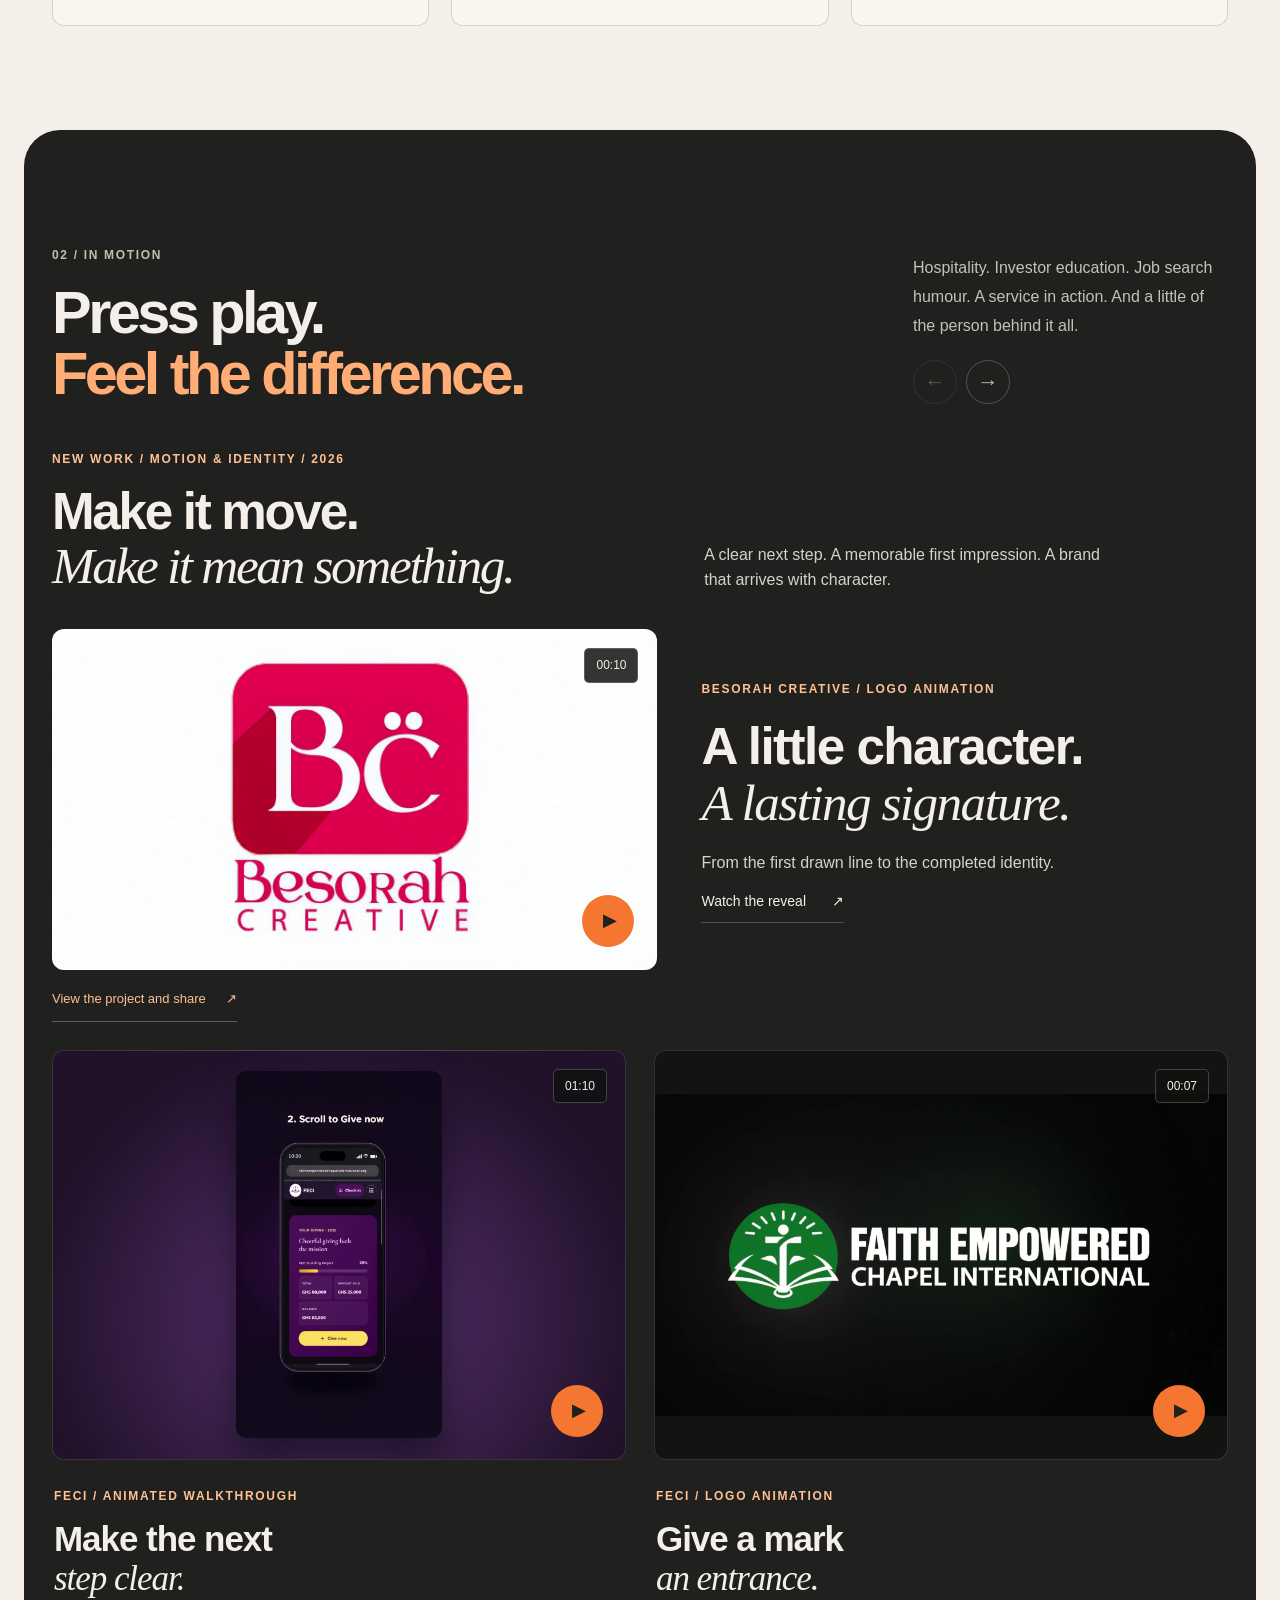
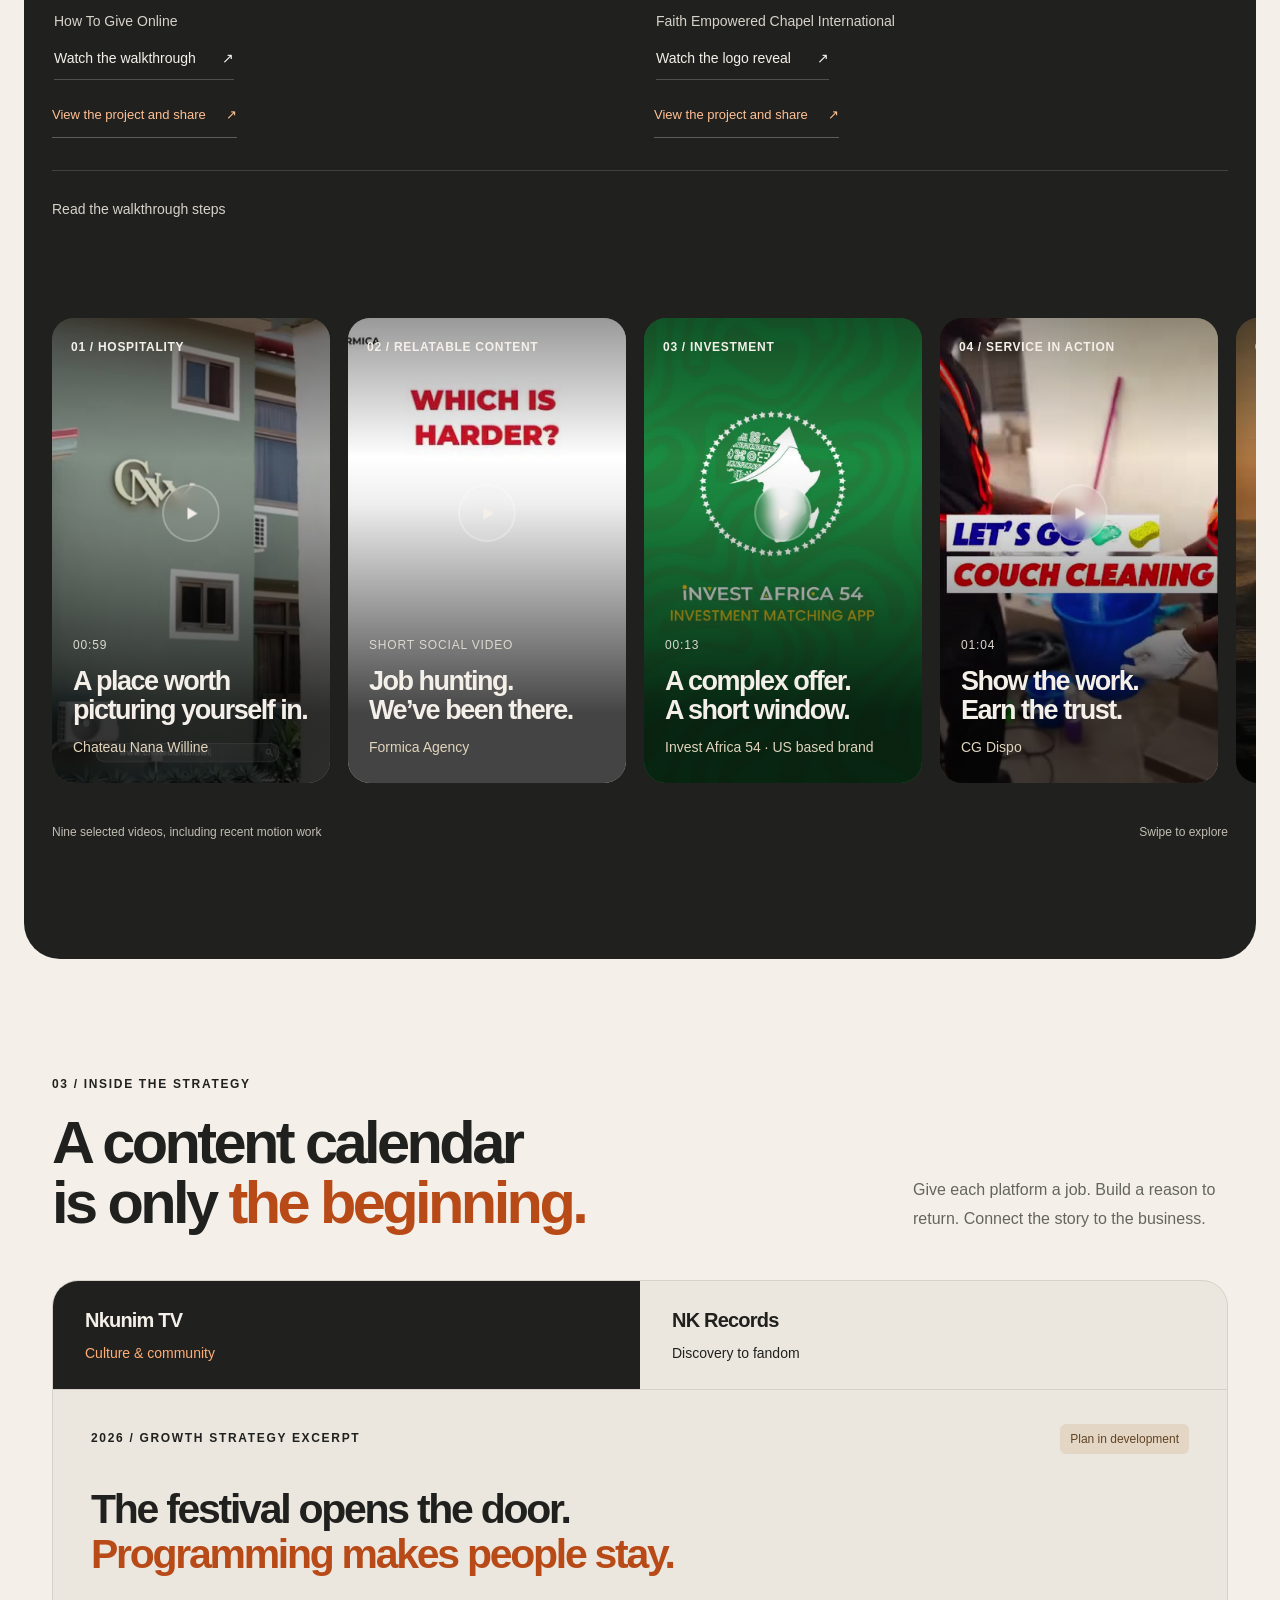
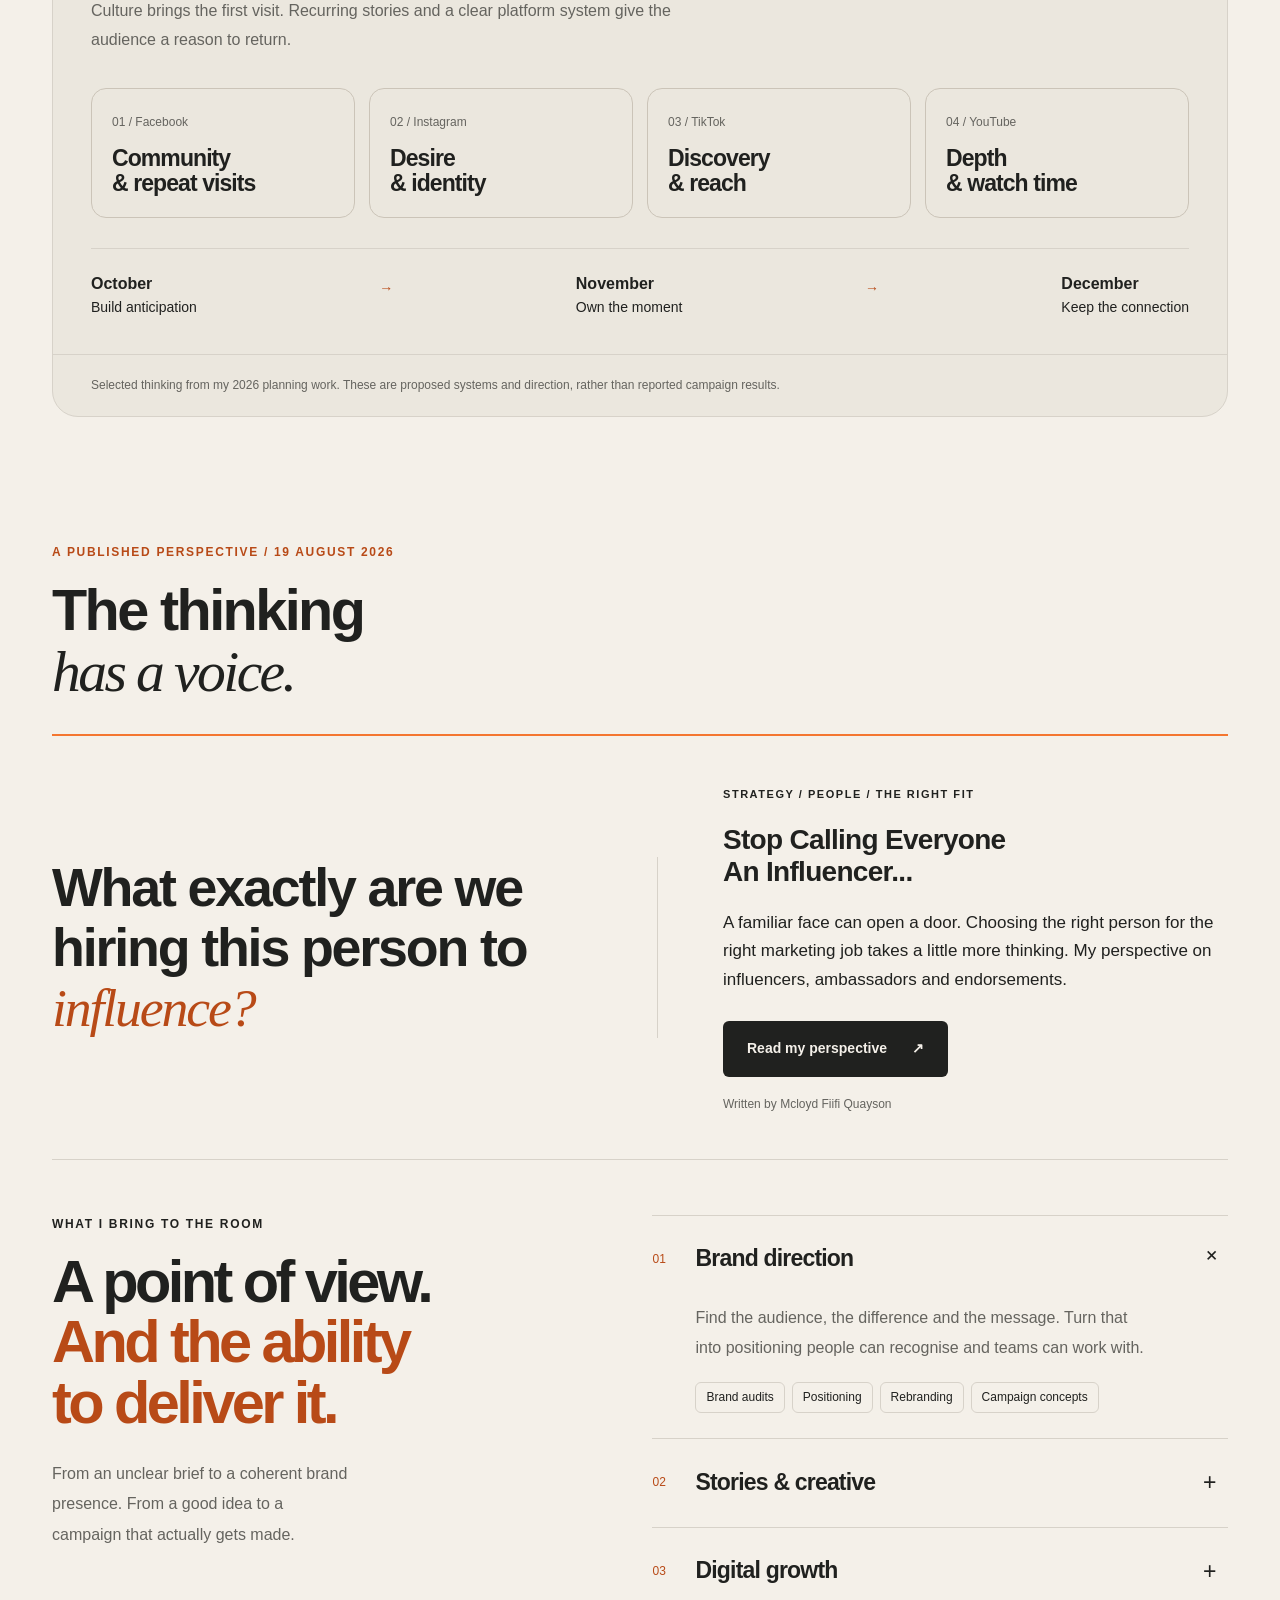
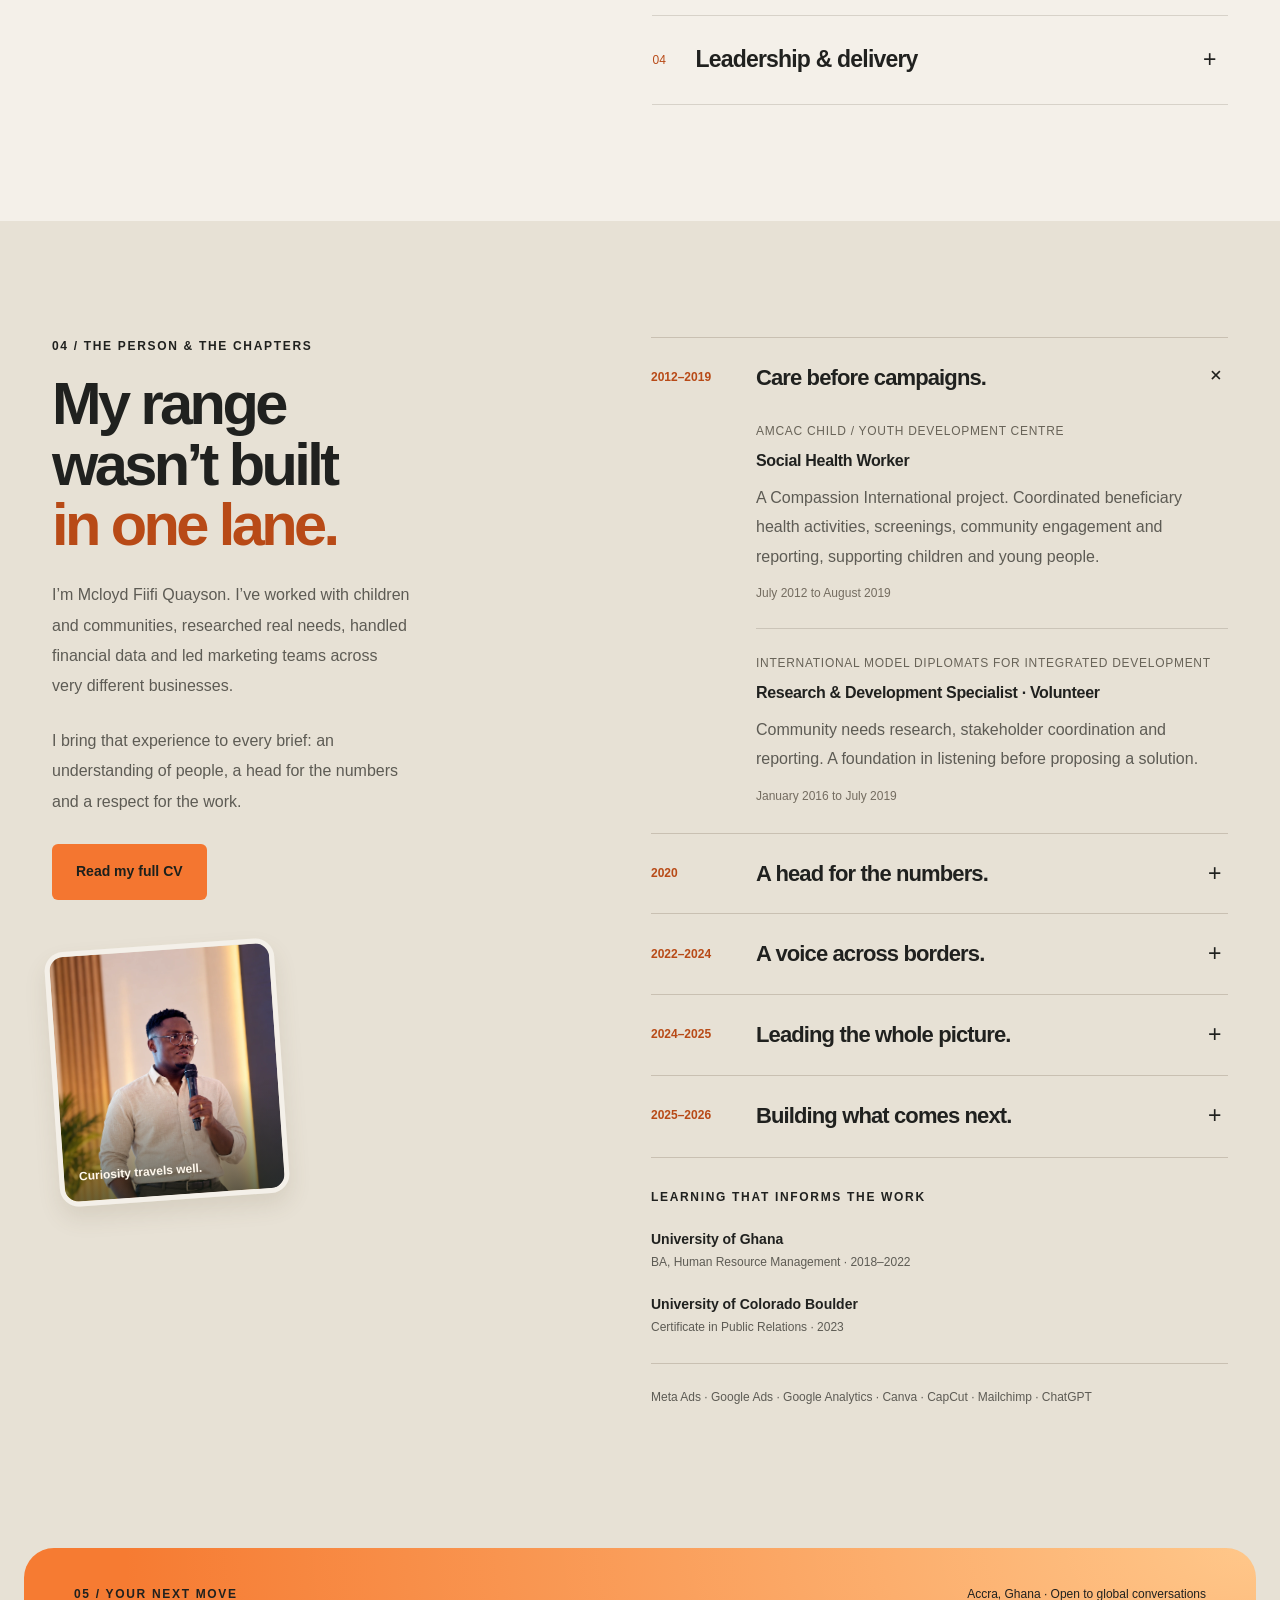
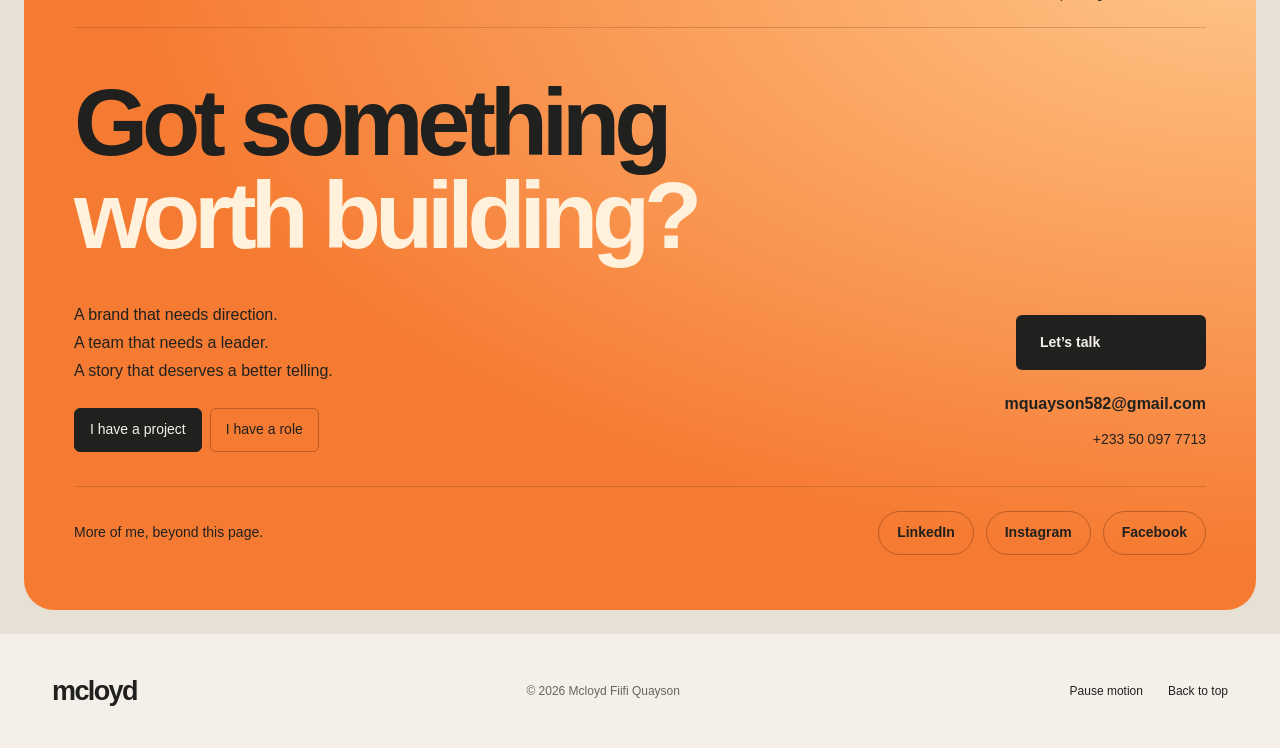
==== commit f5a3a188: "Animate portfolio opening and featured campaign" ====
--- a/index.html
+++ b/index.html
@@ -20,7 +20,7 @@
 <meta name="twitter:description" content="Social media management, growth strategy and digital marketing. Real campaigns, thoughtful content and a wider journey from community development to marketing leadership.">
 <meta name="twitter:image" content="https://mfquayson.github.io/Portfolio/assets/mcloyd-social-preview.jpg">
 <meta name="twitter:image:alt" content="Mcloyd Fiifi Quayson speaking at an event. Social media manager, growth manager and digital marketer.">
-<link rel="icon" href="assets/favicon.svg" type="image/svg+xml"><link rel="stylesheet" href="style.css"><link rel="stylesheet" href="editorial.css"><link rel="stylesheet" href="portfolio-updates.css?v=20261019"><script src="app.js?v=20261019" defer></script>
+<link rel="icon" href="assets/favicon.svg" type="image/svg+xml"><link rel="stylesheet" href="style.css"><link rel="stylesheet" href="editorial.css"><link rel="stylesheet" href="portfolio-updates.css?v=20261028"><script src="app.js?v=20261019" defer></script>
 </head>
 <body>
 <a class="skip" href="#main">Skip to content</a><div class="scroll-progress" aria-hidden="true"></div>
--- a/portfolio-updates.css
+++ b/portfolio-updates.css
@@ -13,3 +13,14 @@
 @media(max-width:1000px){.hire-service-grid{gap:14px}.hire-service-card{padding:26px 20px}.hire-service-card h3{font-size:28px}.hire-service-actions a{font-size:13px}}
 @media(max-width:760px){.hire-services{padding-bottom:70px}.hire-service-grid{grid-template-columns:1fr;gap:20px}.service-heading h2{font-size:clamp(33px,7.5vw,44px)}.service-heading>p:last-child{font-size:16px}.hire-service-card{padding:28px}.hire-service-card h3{font-size:34px;margin-top:20px}.hire-service-actions a{font-size:14px}.hire-service-card ul{margin-bottom:23px}}
 @media(prefers-reduced-motion:reduce){.service-enquire{transition:none}}
+
+/* A cinematic entrance and the first featured campaign. */
+@media (prefers-reduced-motion: no-preference){
+.hero-copy h1 span,.hero-copy h1 em,.hero-description,.hero-actions,.person-panel .portrait-card{animation:portfolio-arrive .7s cubic-bezier(.2,.75,.2,1) both}
+.hero-copy h1 em{animation-delay:.22s}.hero-description{animation-delay:.42s}.hero-actions{animation-delay:.53s}.person-panel .portrait-card{animation-delay:.32s}
+.hero-copy h1 em{position:relative;isolation:isolate}.hero-copy h1 em:after{content:"";position:absolute;inset:8% 0;background:var(--orange);z-index:-1;transform-origin:left;animation:portfolio-sweep .8s cubic-bezier(.65,0,.2,1) .15s both;pointer-events:none}
+.project-feature.visible .feature-invest .feature-copy{animation:portfolio-arrive .7s cubic-bezier(.2,.75,.2,1) both}.project-feature.visible .feature-invest .feature-art{animation:portfolio-arrive .8s cubic-bezier(.2,.75,.2,1) .12s both}.project-feature.visible .feature-invest .feature-result{animation:portfolio-arrive .55s ease .3s both}
+}
+@keyframes portfolio-arrive{from{opacity:0;translate:0 22px}to{opacity:1;translate:0 0}}
+@keyframes portfolio-sweep{0%{transform:scaleX(0);opacity:.55}65%{transform:scaleX(1);opacity:.22}100%{transform:scaleX(1);opacity:0}}
+html.motion-paused .hero-copy h1 span,html.motion-paused .hero-copy h1 em,html.motion-paused .hero-description,html.motion-paused .hero-actions,html.motion-paused .person-panel .portrait-card,html.motion-paused .project-feature .feature-copy,html.motion-paused .project-feature .feature-art,html.motion-paused .project-feature .feature-result{animation:none!important;opacity:1!important;translate:none!important}html.motion-paused .hero-copy h1 em:after{animation:none!important;opacity:0!important}
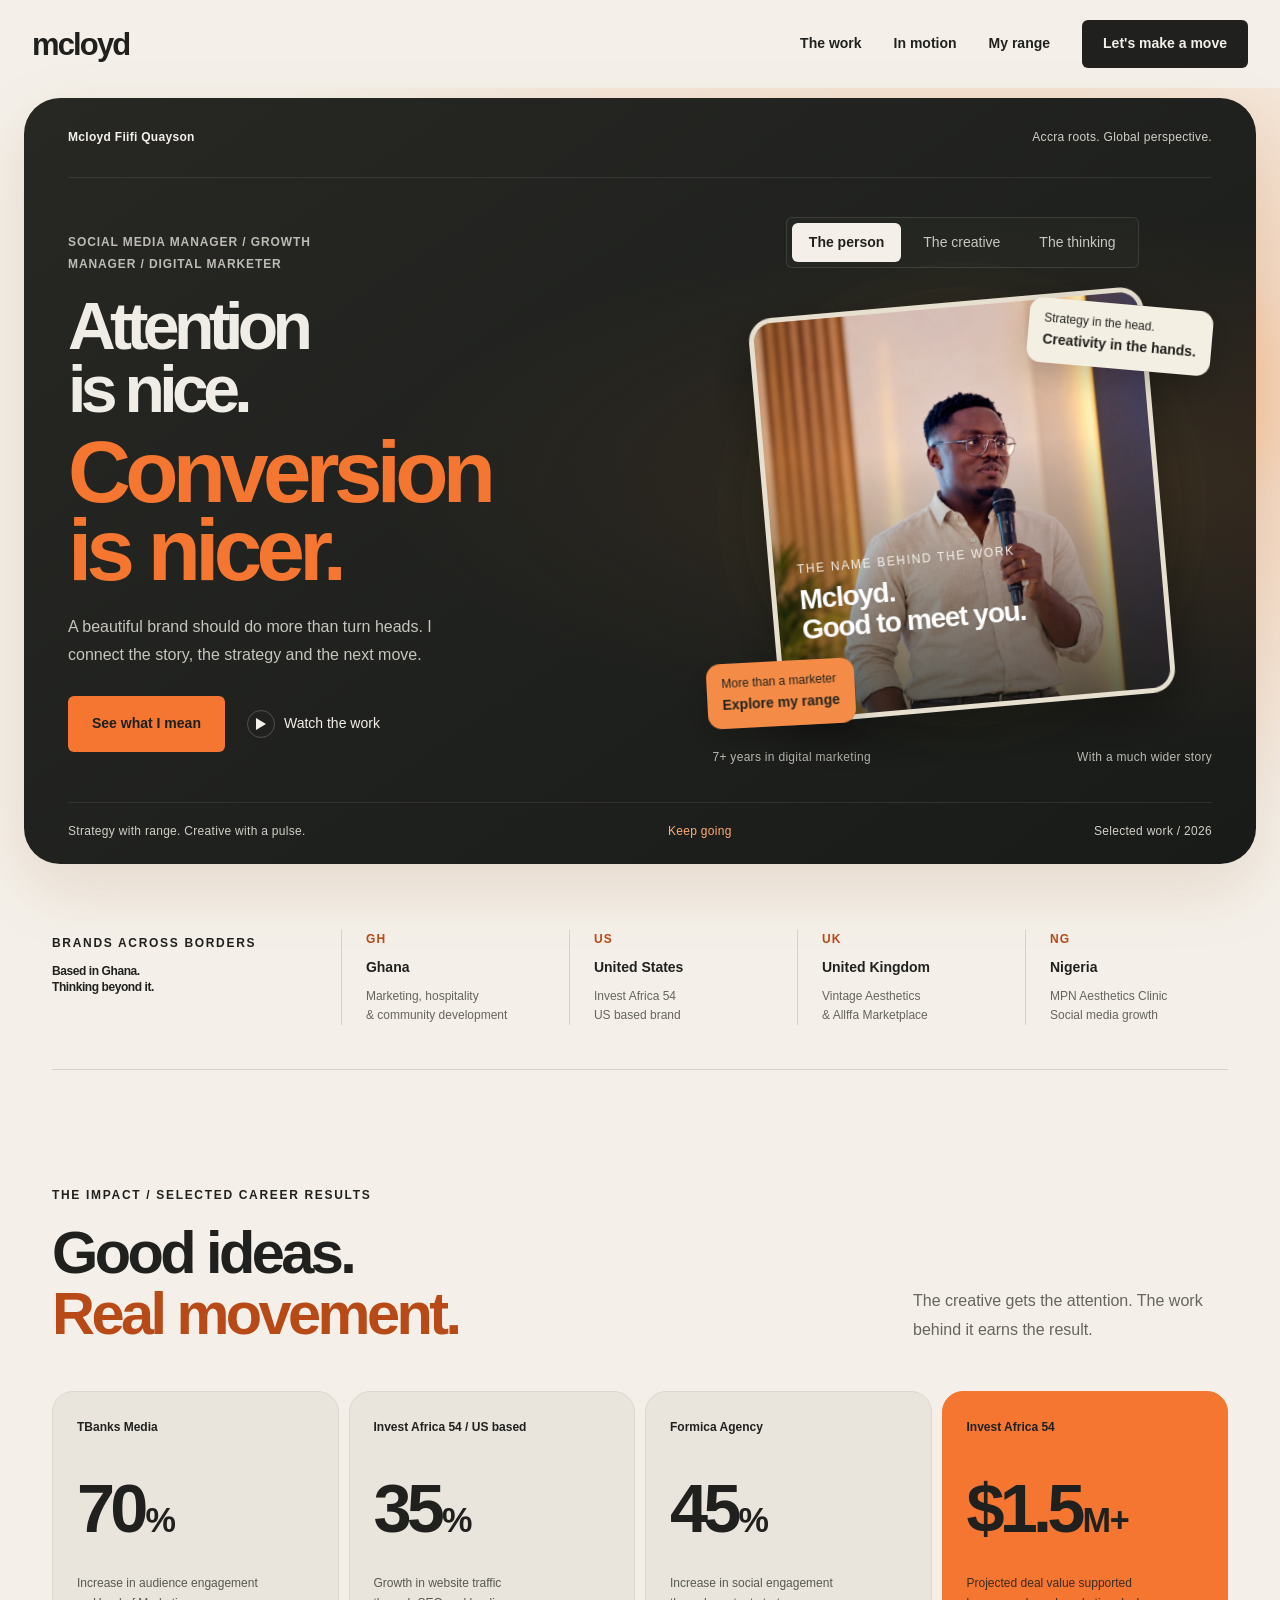
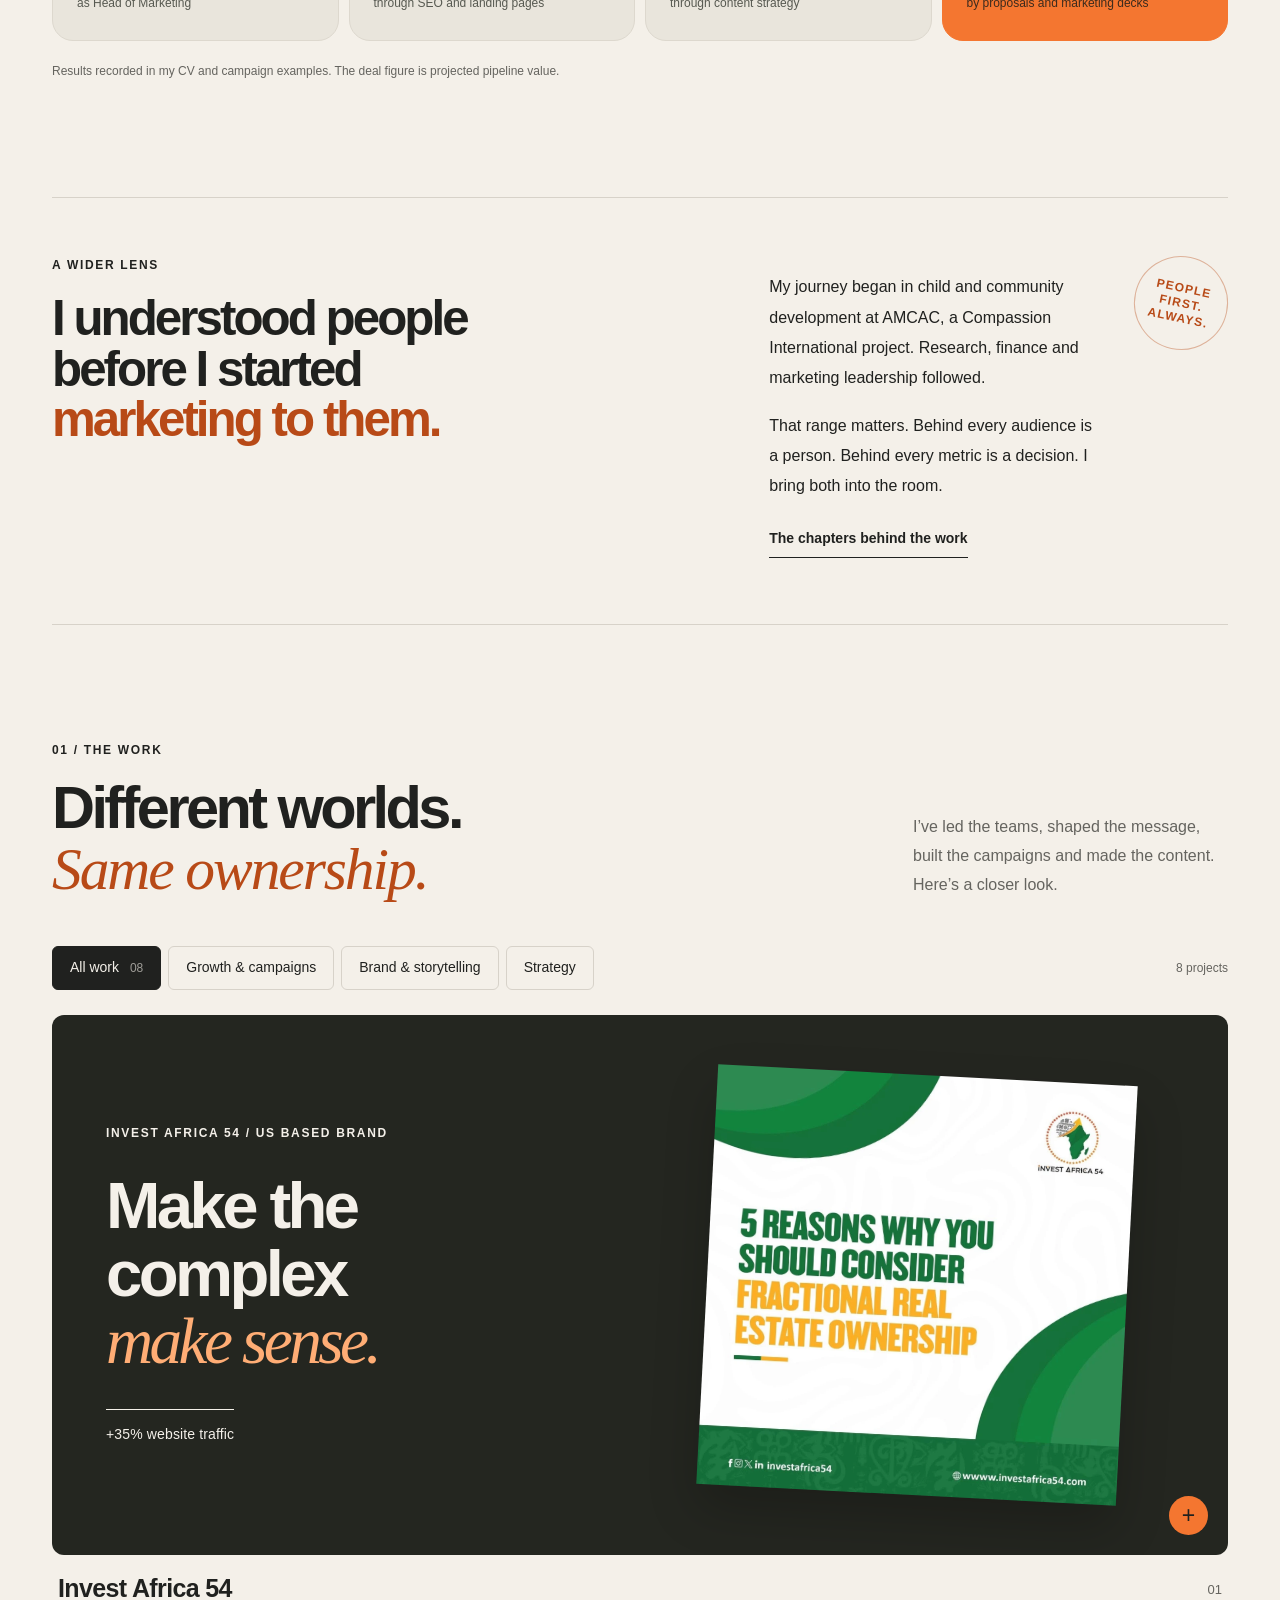
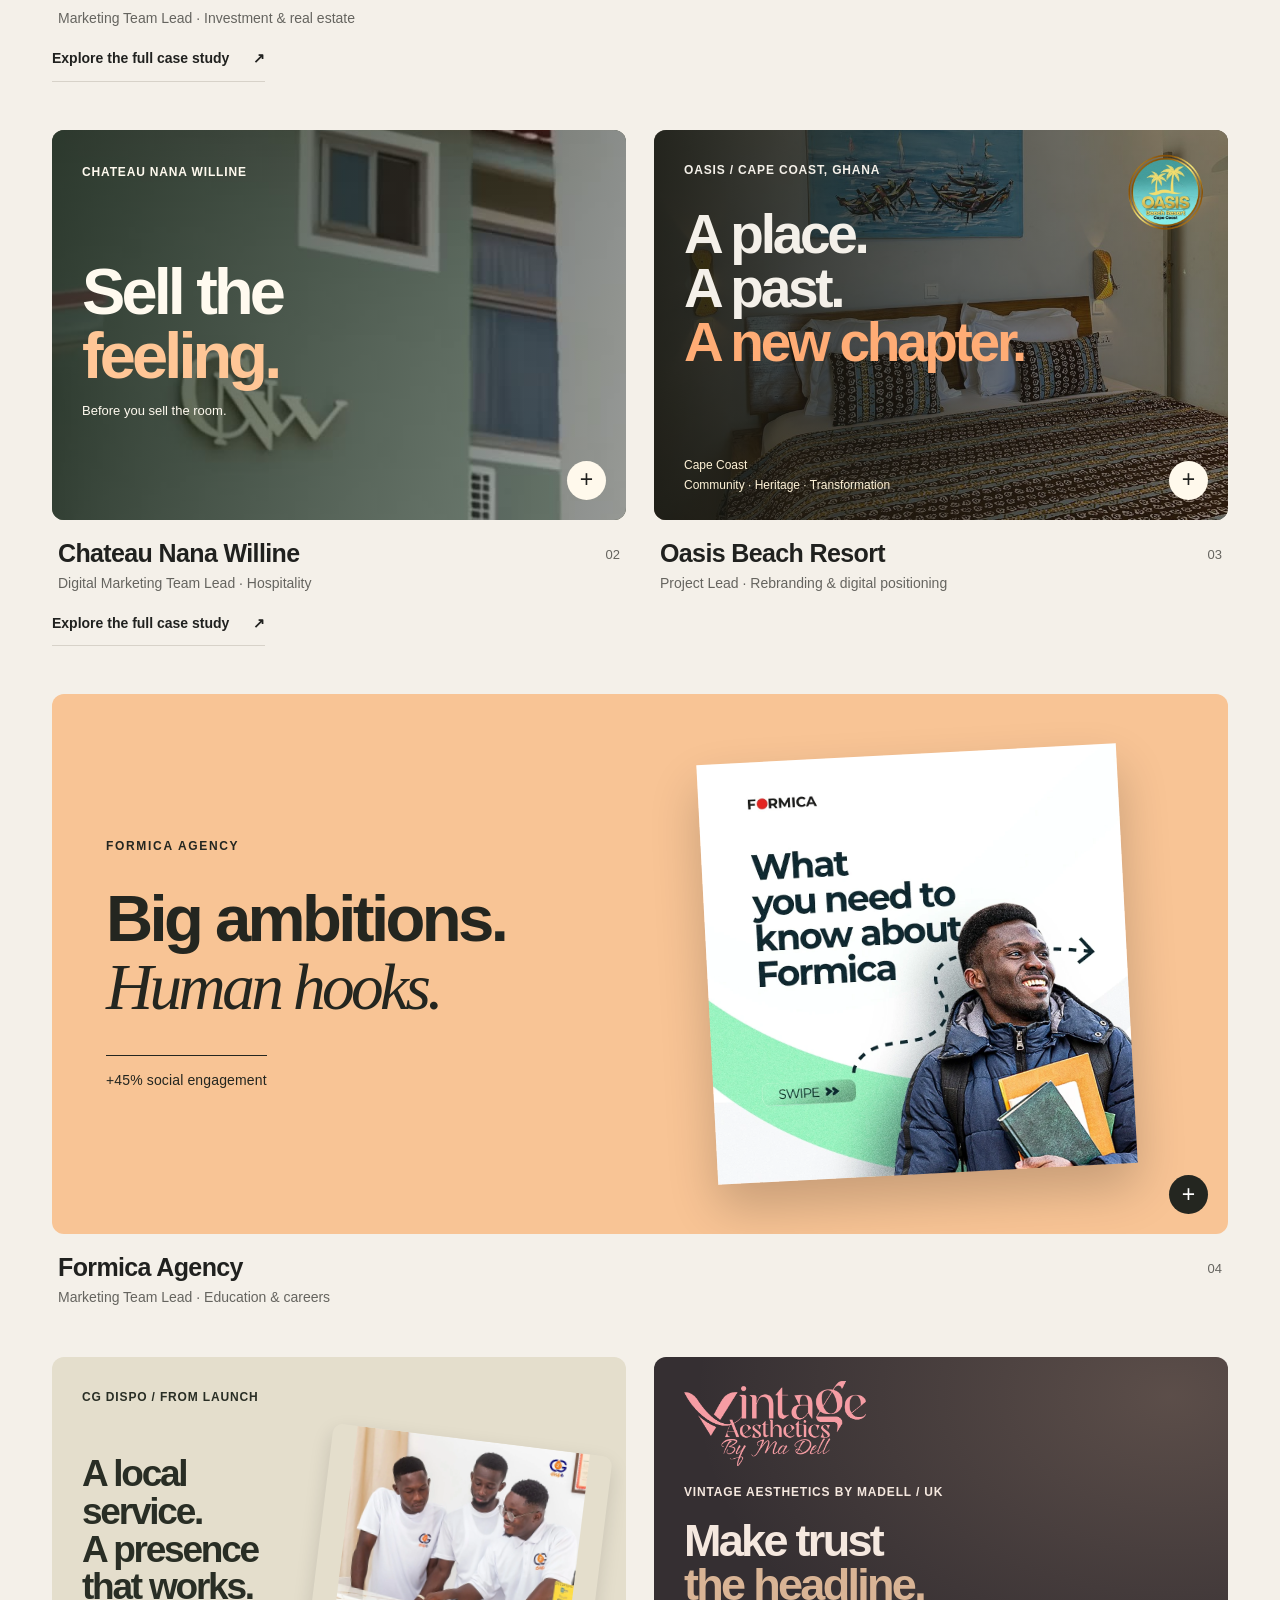
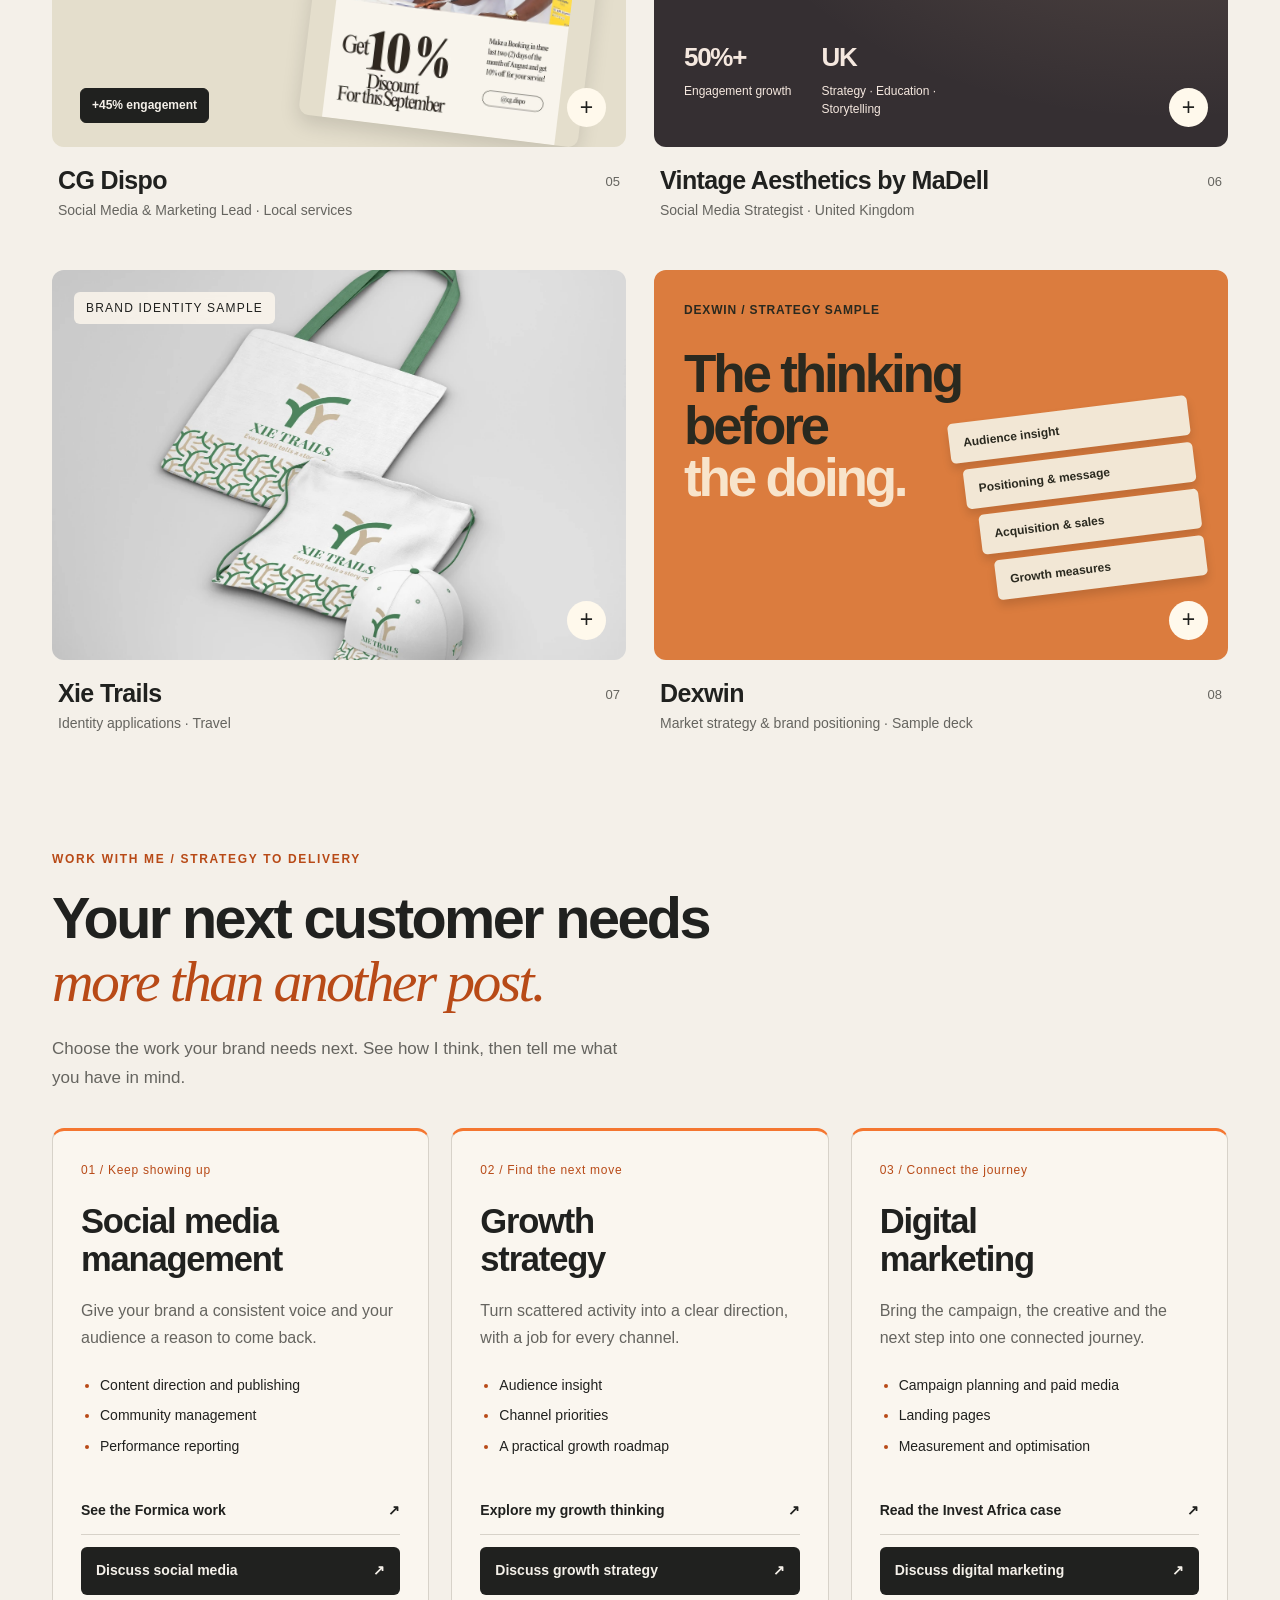
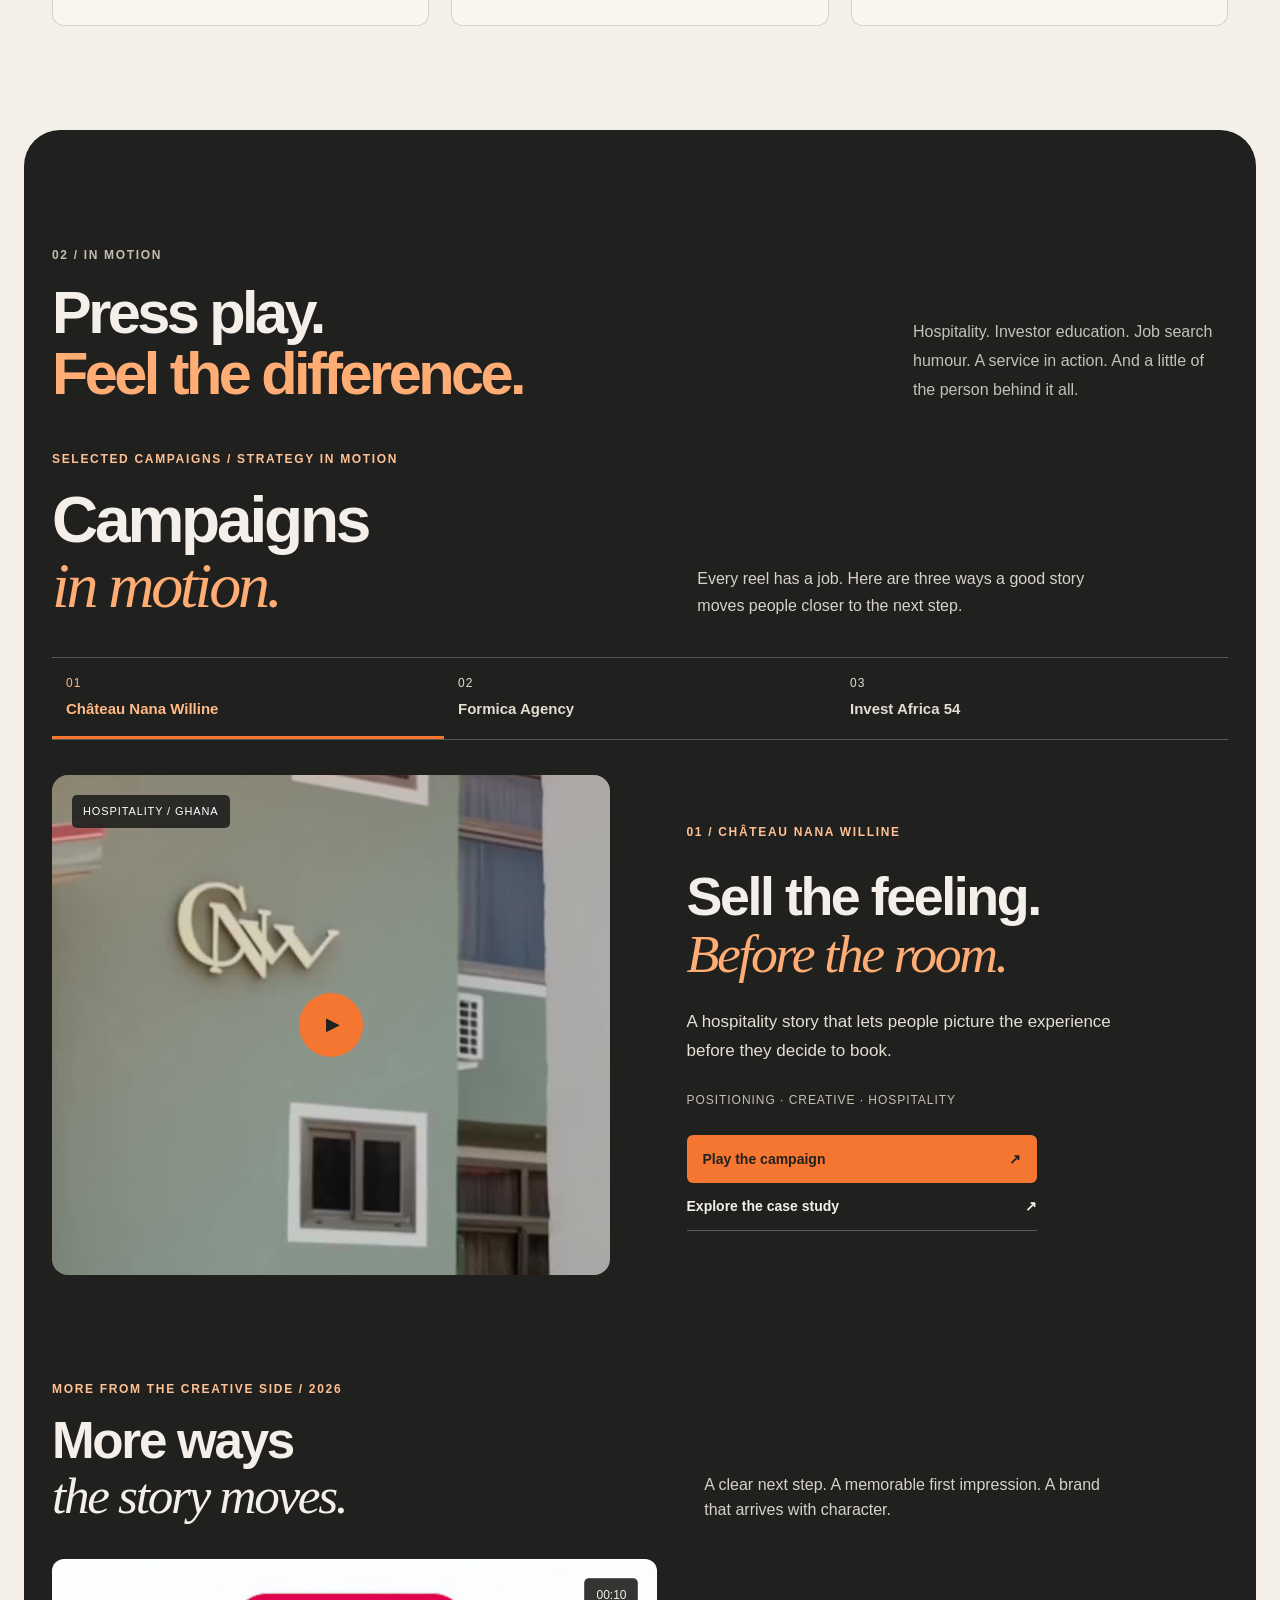
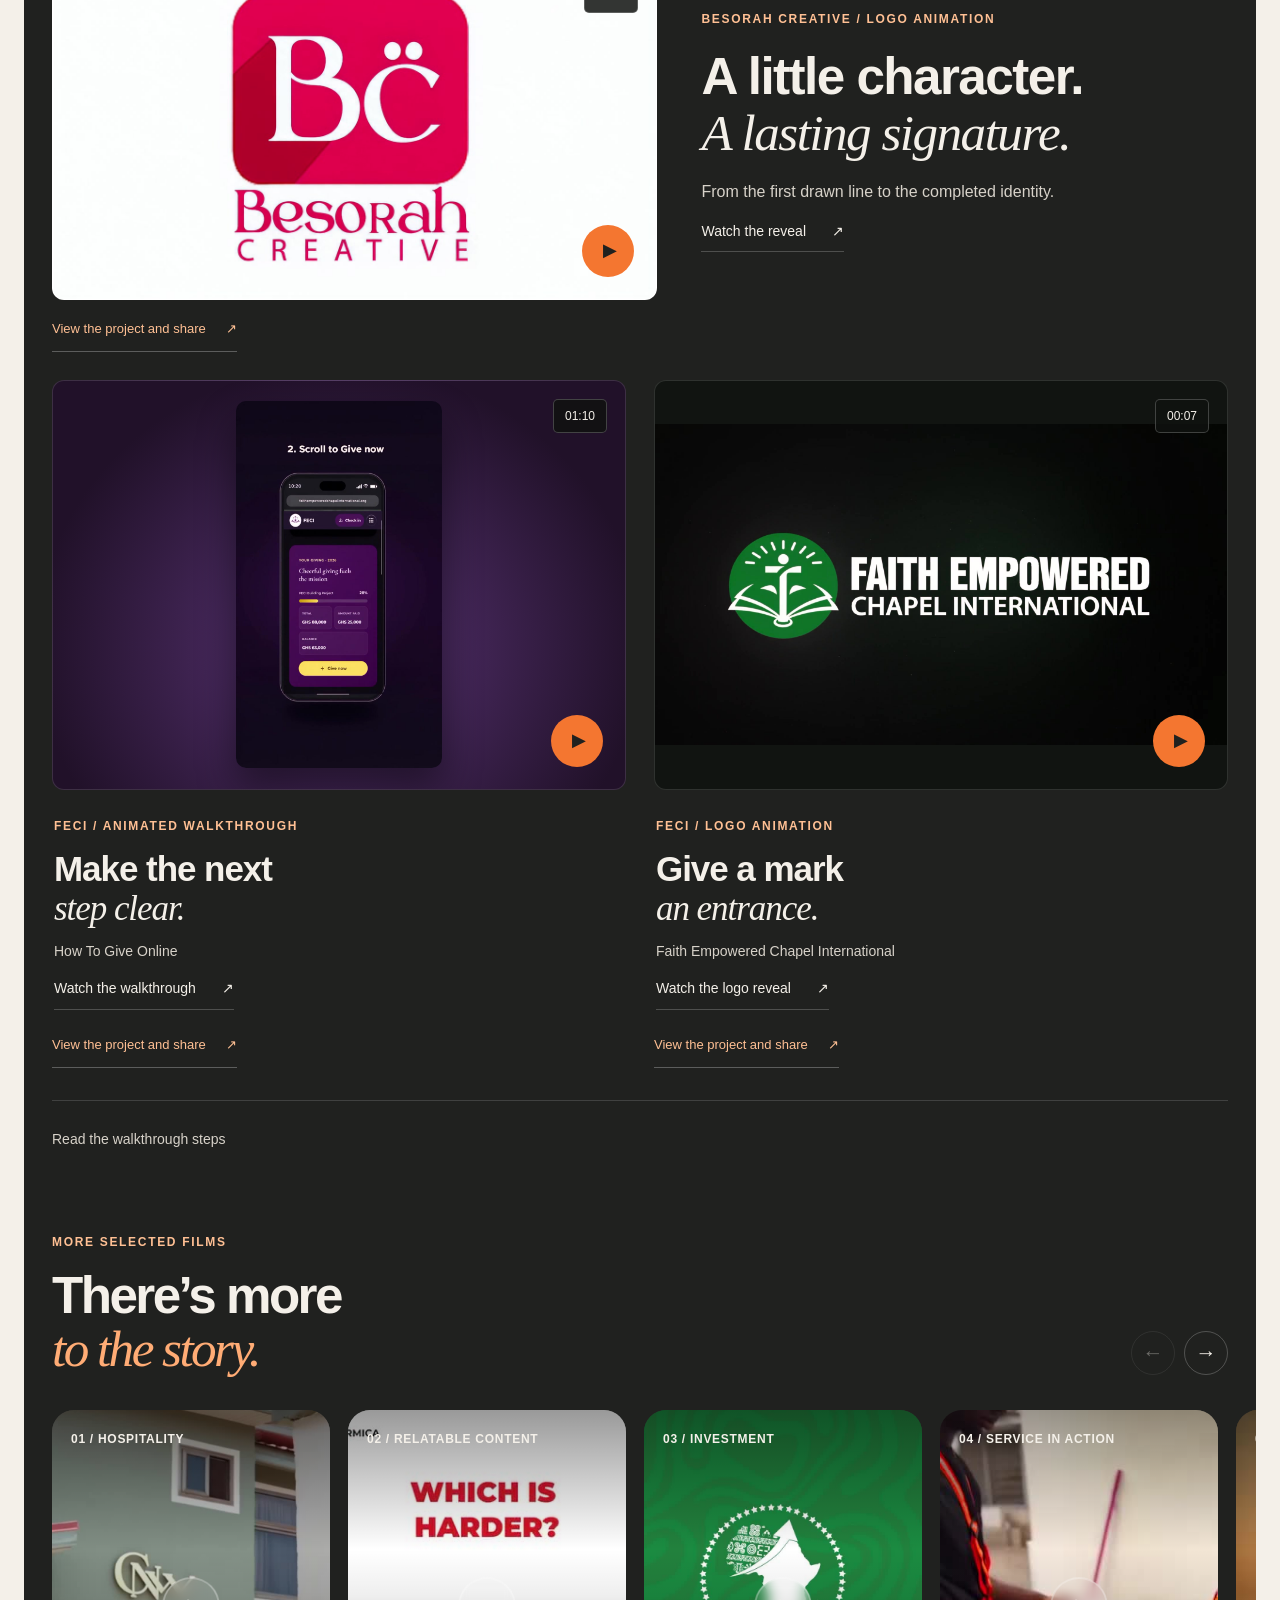
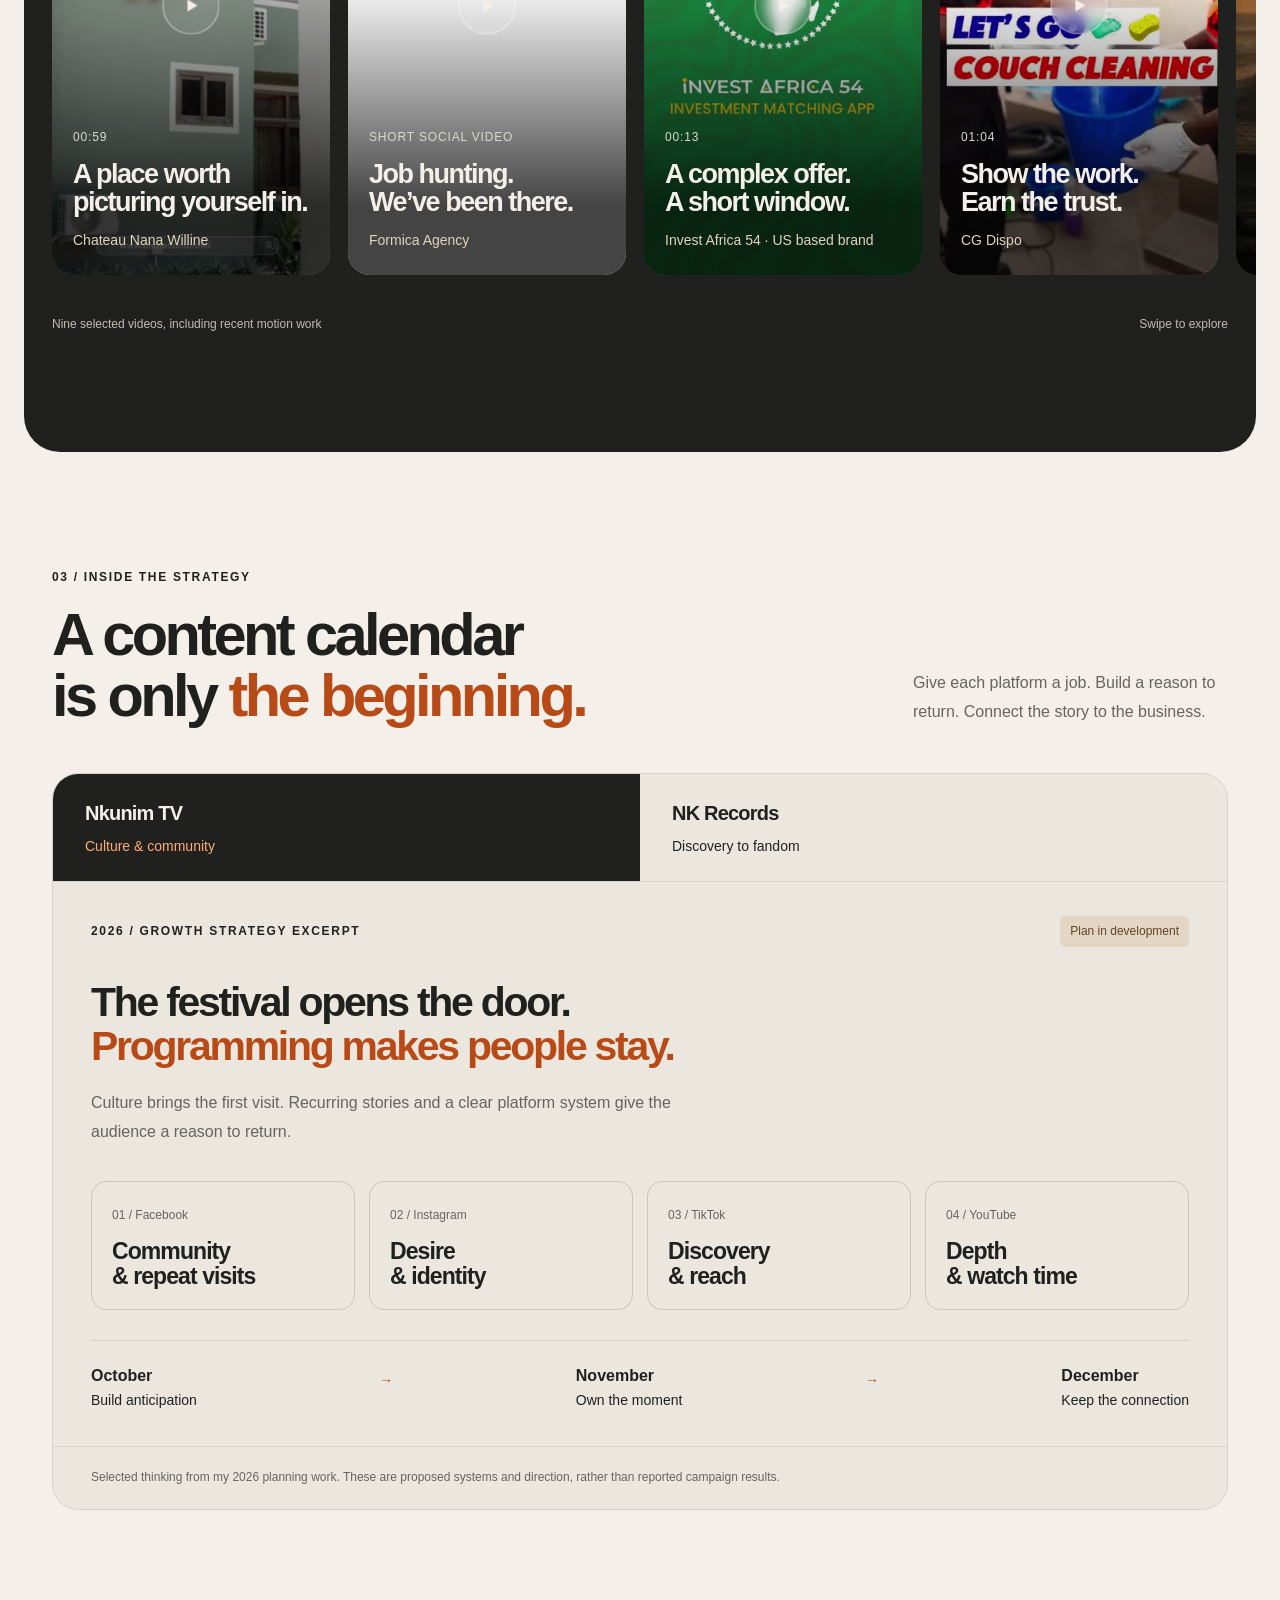
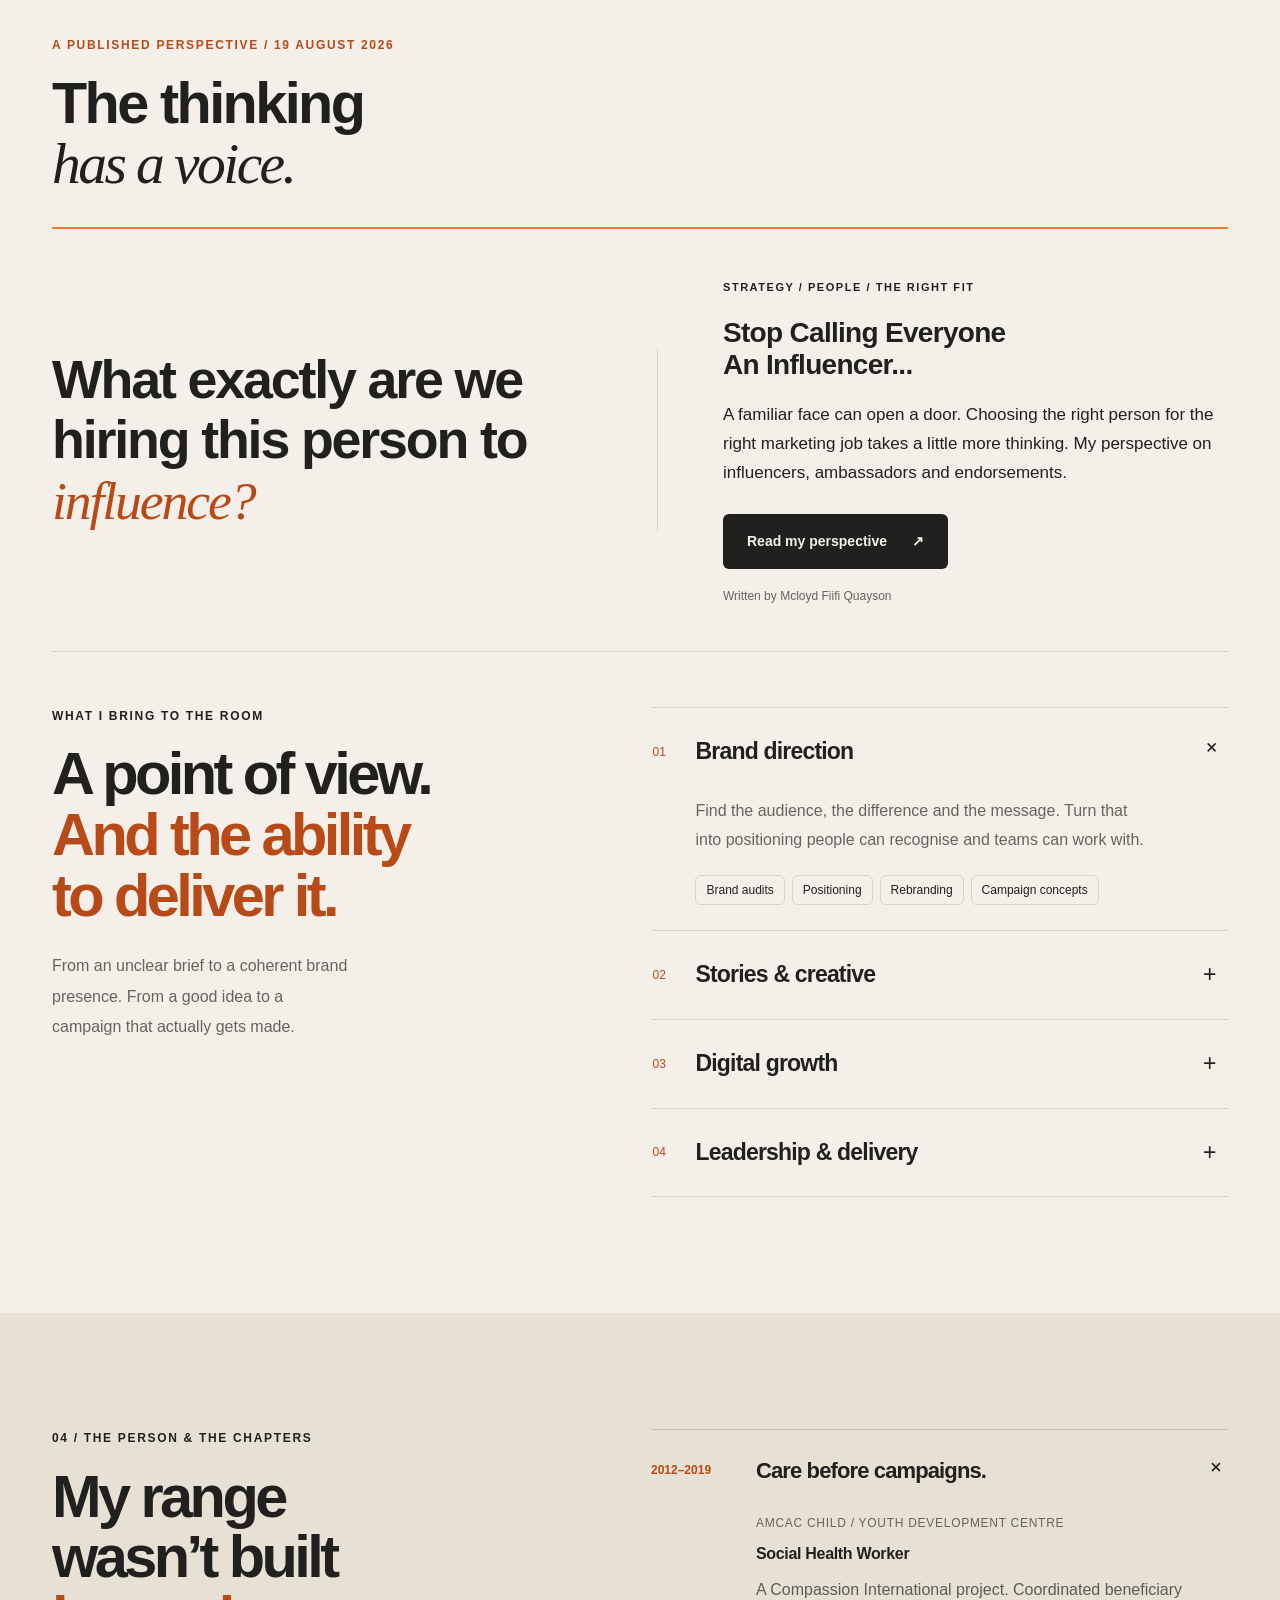
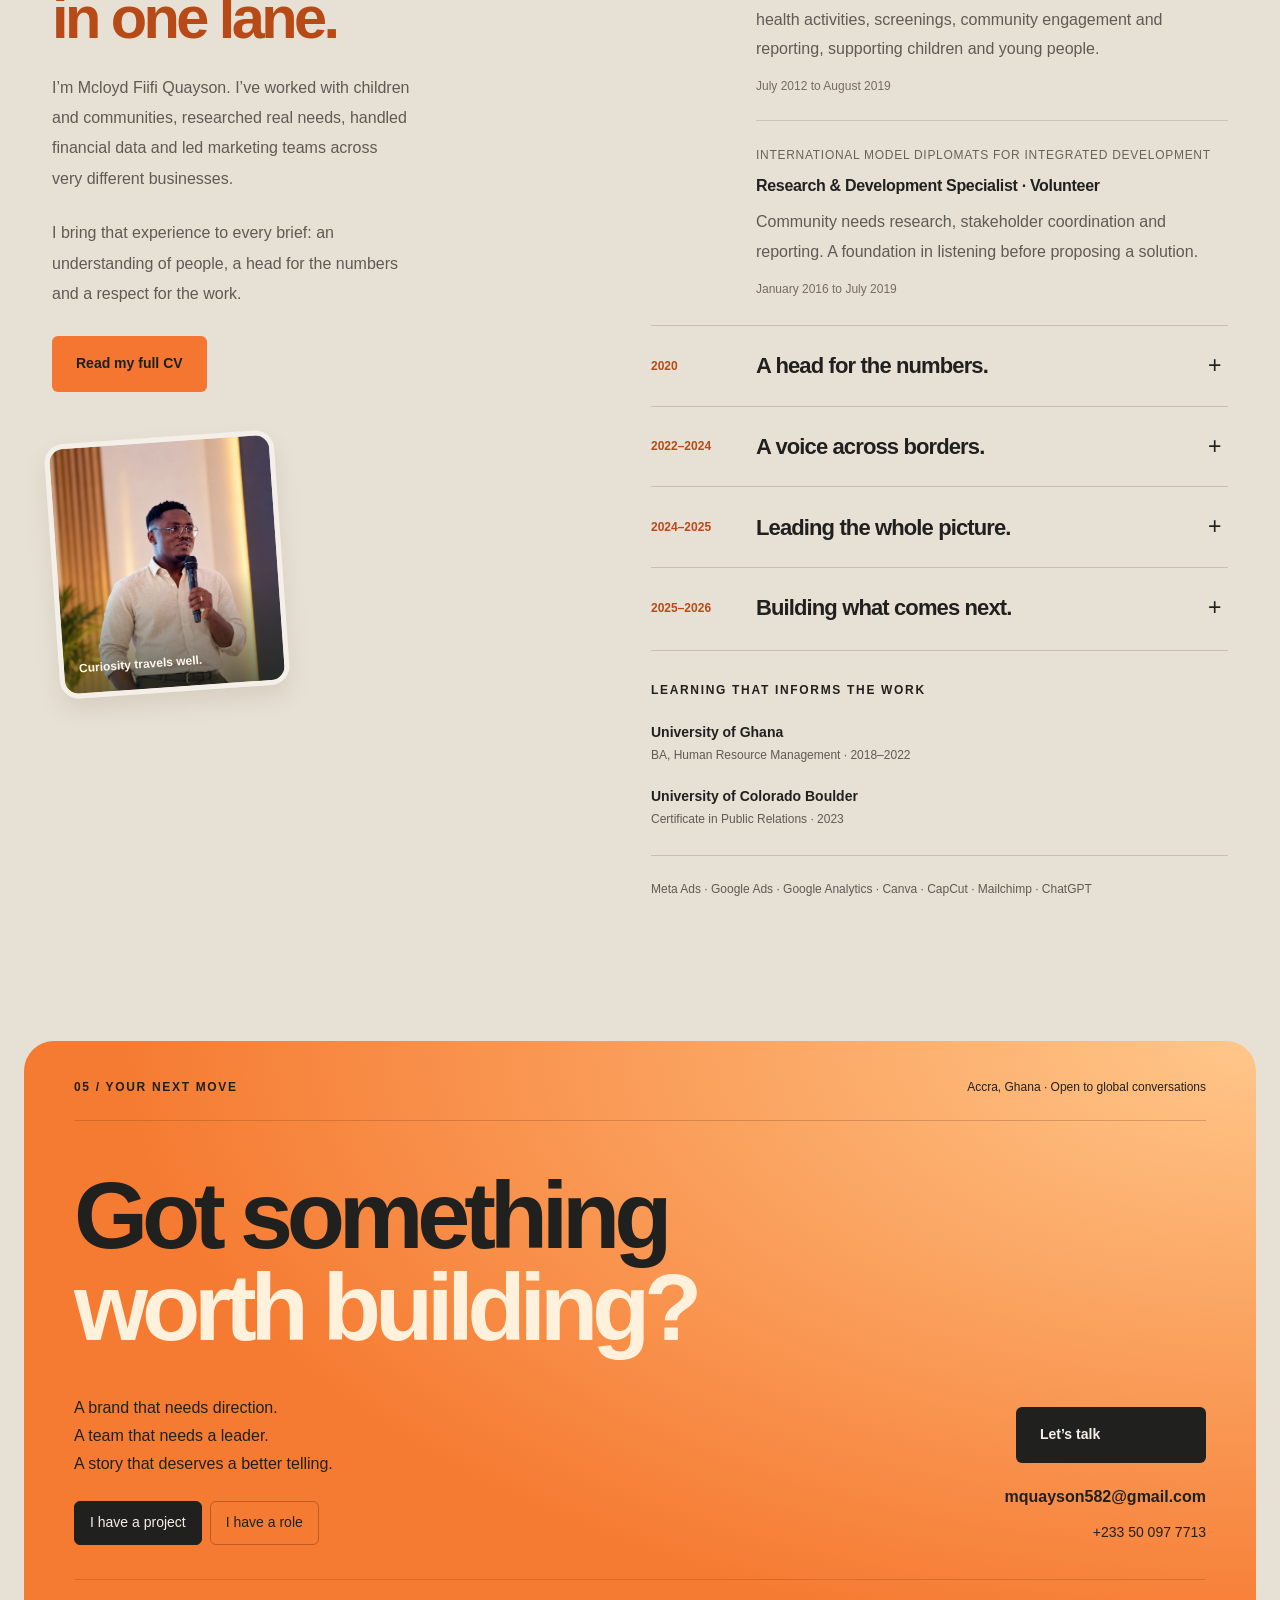
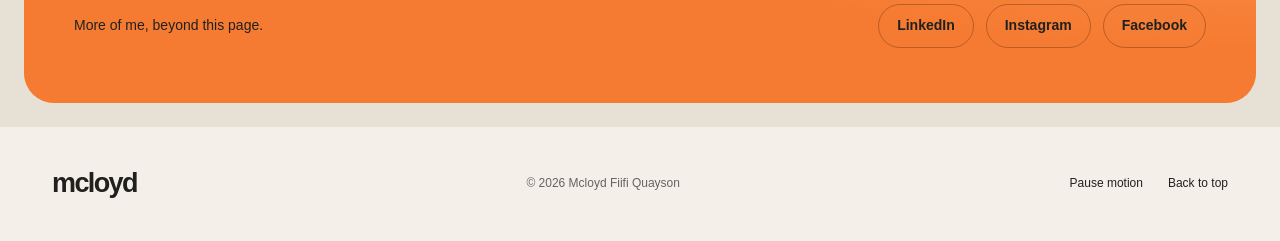
==== commit cae5dc31: "Showcase marketing campaigns in motion" ====
--- a/index.html
+++ b/index.html
@@ -20,7 +20,7 @@
 <meta name="twitter:description" content="Social media management, growth strategy and digital marketing. Real campaigns, thoughtful content and a wider journey from community development to marketing leadership.">
 <meta name="twitter:image" content="https://mfquayson.github.io/Portfolio/assets/mcloyd-social-preview.jpg">
 <meta name="twitter:image:alt" content="Mcloyd Fiifi Quayson speaking at an event. Social media manager, growth manager and digital marketer.">
-<link rel="icon" href="assets/favicon.svg" type="image/svg+xml"><link rel="stylesheet" href="style.css"><link rel="stylesheet" href="editorial.css"><link rel="stylesheet" href="portfolio-updates.css?v=20261028"><script src="app.js?v=20261019" defer></script>
+<link rel="icon" href="assets/favicon.svg" type="image/svg+xml"><link rel="stylesheet" href="style.css"><link rel="stylesheet" href="editorial.css"><link rel="stylesheet" href="portfolio-updates.css?v=20261102"><script src="app.js?v=20261102" defer></script>
 </head>
 <body>
 <a class="skip" href="#main">Skip to content</a><div class="scroll-progress" aria-hidden="true"></div>
@@ -56,9 +56,17 @@
 <article class="hire-service-card reveal"><span class="service-number" aria-hidden="true">02 / Find the next move</span><h3>Growth<br>strategy</h3><p>Turn scattered activity into a clear direction, with a job for every channel.</p><ul><li>Audience insight</li><li>Channel priorities</li><li>A practical growth roadmap</li></ul><div class="hire-service-actions"><a class="service-proof" href="#thinking">Explore my growth thinking <span aria-hidden="true">↗</span></a><a class="service-enquire" data-service="growth" href="mailto:mquayson582@gmail.com?subject=Growth%20strategy%20enquiry" aria-haspopup="dialog" aria-controls="enquiry-dialog">Discuss growth strategy <span aria-hidden="true">↗</span></a></div></article>
 <article class="hire-service-card reveal"><span class="service-number" aria-hidden="true">03 / Connect the journey</span><h3>Digital<br>marketing</h3><p>Bring the campaign, the creative and the next step into one connected journey.</p><ul><li>Campaign planning and paid media</li><li>Landing pages</li><li>Measurement and optimisation</li></ul><div class="hire-service-actions"><a class="service-proof" href="work/invest-africa-54/">Read the Invest Africa case <span aria-hidden="true">↗</span></a><a class="service-enquire" data-service="digital" href="mailto:mquayson582@gmail.com?subject=Digital%20marketing%20enquiry" aria-haspopup="dialog" aria-controls="enquiry-dialog">Discuss digital marketing <span aria-hidden="true">↗</span></a></div></article>
 </div></section>
-<section class="cinema section-space" id="films" aria-labelledby="films-title"><div class="wrap"><div class="section-heading reveal"><div><p class="eyebrow">02 / In motion</p><h2 id="films-title">Press play.<br><span>Feel the difference.</span></h2></div><div class="cinema-intro"><p>Hospitality. Investor education. Job search humour. A service in action. And a little of the person behind it all.</p><div class="slider-controls"><button id="previous-film" aria-label="Previous videos">←</button><button id="next-film" aria-label="Next videos">→</button></div></div></div></div>
+<section class="cinema section-space" id="films" aria-labelledby="films-title"><div class="wrap"><div class="section-heading reveal"><div><p class="eyebrow">02 / In motion</p><h2 id="films-title">Press play.<br><span>Feel the difference.</span></h2></div><div class="cinema-intro"><p>Hospitality. Investor education. Job search humour. A service in action. And a little of the person behind it all.</p></div></div></div>
+<div class="campaign-stage wrap reveal" aria-labelledby="campaign-stage-title">
+<div class="campaign-heading"><div><p class="eyebrow">Selected campaigns / Strategy in motion</p><h3 id="campaign-stage-title">Campaigns<br><em>in motion.</em></h3></div><p>Every reel has a job. Here are three ways a good story moves people closer to the next step.</p></div>
+<div class="campaign-tabs" role="tablist" aria-label="Select a campaign reel"><button role="tab" id="campaign-hotel-tab" aria-controls="campaign-hotel-panel" aria-selected="true">01 <span>Château Nana Willine</span></button><button role="tab" id="campaign-formica-tab" aria-controls="campaign-formica-panel" aria-selected="false" tabindex="-1">02 <span>Formica Agency</span></button><button role="tab" id="campaign-invest-tab" aria-controls="campaign-invest-panel" aria-selected="false" tabindex="-1">03 <span>Invest Africa 54</span></button></div>
+<div class="campaign-panels">
+<article class="campaign-panel" id="campaign-hotel-panel" role="tabpanel" aria-labelledby="campaign-hotel-tab"><button class="campaign-poster" data-film="hotel" aria-label="Play Château Nana Willine campaign reel"><img src="assets/hotelFilm.jpg" alt="Château Nana Willine hospitality reel preview" width="720" height="1280" loading="lazy"><span class="campaign-play" aria-hidden="true">▶</span><span class="campaign-poster-label">HOSPITALITY / GHANA</span></button><div class="campaign-story"><span class="eyebrow">01 / CHÂTEAU NANA WILLINE</span><h4>Sell the feeling.<br><em>Before the room.</em></h4><p>A hospitality story that lets people picture the experience before they decide to book.</p><span class="campaign-tag">POSITIONING · CREATIVE · HOSPITALITY</span><button class="campaign-watch" data-film="hotel">Play the campaign <span aria-hidden="true">↗</span></button><a href="work/chateau-nana-willine/">Explore the case study <span aria-hidden="true">↗</span></a></div></article>
+<article class="campaign-panel" id="campaign-formica-panel" role="tabpanel" aria-labelledby="campaign-formica-tab" hidden><button class="campaign-poster" data-film="formica" aria-label="Play Formica Agency social campaign reel"><img src="assets/reel-poster.jpg" alt="Formica job search humour video preview" loading="lazy"><span class="campaign-play" aria-hidden="true">▶</span><span class="campaign-poster-label">SOCIAL CONTENT / CAREERS</span></button><div class="campaign-story"><span class="eyebrow">02 / FORMICA AGENCY</span><h4>Big ambitions.<br><em>Human hooks.</em></h4><p>Job search frustration, turned into a human hook that speaks to a familiar experience.</p><span class="campaign-tag">CONTENT STRATEGY · SOCIAL · STORYTELLING</span><button class="campaign-watch" data-film="formica">Play the campaign <span aria-hidden="true">↗</span></button><a href="#formica-work">Explore the Formica work <span aria-hidden="true">↗</span></a></div></article>
+<article class="campaign-panel" id="campaign-invest-panel" role="tabpanel" aria-labelledby="campaign-invest-tab" hidden><button class="campaign-poster" data-film="invest" aria-label="Play Invest Africa 54 campaign reel"><img src="assets/investFilm.jpg" alt="Invest Africa 54 investment campaign reel preview" width="720" height="1280" loading="lazy"><span class="campaign-play" aria-hidden="true">▶</span><span class="campaign-poster-label">INVESTMENT / US BASED BRAND</span></button><div class="campaign-story"><span class="eyebrow">03 / INVEST AFRICA 54</span><h4>Make the complex<br><em>make sense.</em></h4><p>A short campaign film that helps bring a complex investment offer into a clearer conversation.</p><span class="campaign-tag">INVESTOR EDUCATION · DIGITAL · GROWTH</span><button class="campaign-watch" data-film="invest">Play the campaign <span aria-hidden="true">↗</span></button><a href="work/invest-africa-54/">Explore the case study <span aria-hidden="true">↗</span></a></div></article>
+</div></div>
 <div class="wrap motion-showcase reveal" aria-labelledby="motion-showcase-title">
-<div class="motion-heading"><p class="eyebrow">New work / Motion &amp; identity / 2026</p><h3 id="motion-showcase-title">Make it move.<br><em>Make it mean something.</em></h3><p>A clear next step. A memorable first impression. A brand that arrives with character.</p></div>
+<div class="motion-heading"><p class="eyebrow">More from the creative side / 2026</p><h3 id="motion-showcase-title">More ways<br><em>the story moves.</em></h3><p>A clear next step. A memorable first impression. A brand that arrives with character.</p></div>
 <div class="motion-grid">
 <article class="motion-card motion-card-feature"><button class="film-open motion-open" data-film="besorah" aria-label="Play Besorah Creative logo animation"><div class="motion-preview motion-besorah"><img src="assets/besorah-logo-poster.jpg" alt="The finished magenta Besorah Creative identity at the close of the logo animation" loading="lazy" width="1280" height="720"><span class="motion-duration">00:10</span><span class="motion-play" aria-hidden="true">▶</span></div><div class="motion-copy"><span class="eyebrow">Besorah Creative / Logo animation</span><h4>A little character.<br><em>A lasting signature.</em></h4><p>From the first drawn line to the completed identity.</p><span class="motion-watch">Watch the reveal <span aria-hidden="true">↗</span></span></div></button><a class="motion-page-link" href="motion/besorah-creative/">View the project and share <span aria-hidden="true">↗</span></a></article>
 
@@ -67,7 +75,7 @@
 </div>
 <details class="motion-transcript"><summary>Read the walkthrough steps</summary><p>The film demonstrates opening the FECI website, scrolling to Give now, choosing a giving type, entering an amount, reviewing payment methods, choosing Mobile Money, entering and checking the payment number, and approving the transaction on a phone.</p></details>
 </div>
-<div class="film-track" id="film-track" tabindex="0" aria-label="Video collection. Swipe, scroll or use the arrow buttons.">
+<div class="wrap reel-heading"><div><p class="eyebrow">More selected films</p><h3>There’s more<br><em>to the story.</em></h3></div><div class="slider-controls"><button id="previous-film" aria-label="Previous videos">←</button><button id="next-film" aria-label="Next videos">→</button></div></div><div class="film-track" id="film-track" tabindex="0" aria-label="Video collection. Swipe, scroll or use the arrow buttons.">
 <article class="film-card"><button class="film-open" data-film="hotel"><img src="assets/hotelFilm.jpg" alt="Chateau Nana Willine exterior, video preview" loading="lazy" width="720" height="1280"><span class="film-top">01 / HOSPITALITY</span><span class="play-circle" aria-hidden="true"><svg viewBox="0 0 10 12" width="10" height="12" aria-hidden="true"><path d="M0 0l10 6-10 6z" fill="currentColor"/></svg></span><div class="film-caption"><span>00:59</span><h3>A place worth<br>picturing yourself in.</h3><p>Chateau Nana Willine</p></div></button></article>
 <article class="film-card"><button class="film-open" data-film="formica"><img src="assets/reel-poster.jpg" alt="Formica job search humour video preview" loading="lazy"><span class="film-top">02 / RELATABLE CONTENT</span><span class="play-circle" aria-hidden="true"><svg viewBox="0 0 10 12" width="10" height="12" aria-hidden="true"><path d="M0 0l10 6-10 6z" fill="currentColor"/></svg></span><div class="film-caption"><span>SHORT SOCIAL VIDEO</span><h3>Job hunting.<br>We’ve been there.</h3><p>Formica Agency</p></div></button></article>
 <article class="film-card"><button class="film-open" data-film="invest"><img src="assets/investFilm.jpg" alt="Invest Africa 54 investment campaign video preview" loading="lazy" width="720" height="1280"><span class="film-top">03 / INVESTMENT</span><span class="play-circle" aria-hidden="true"><svg viewBox="0 0 10 12" width="10" height="12" aria-hidden="true"><path d="M0 0l10 6-10 6z" fill="currentColor"/></svg></span><div class="film-caption"><span>00:13</span><h3>A complex offer.<br>A short window.</h3><p>Invest Africa 54 · US based brand</p></div></button></article>
--- a/portfolio-updates.css
+++ b/portfolio-updates.css
@@ -24,3 +24,9 @@
 @keyframes portfolio-arrive{from{opacity:0;translate:0 22px}to{opacity:1;translate:0 0}}
 @keyframes portfolio-sweep{0%{transform:scaleX(0);opacity:.55}65%{transform:scaleX(1);opacity:.22}100%{transform:scaleX(1);opacity:0}}
 html.motion-paused .hero-copy h1 span,html.motion-paused .hero-copy h1 em,html.motion-paused .hero-description,html.motion-paused .hero-actions,html.motion-paused .person-panel .portrait-card,html.motion-paused .project-feature .feature-copy,html.motion-paused .project-feature .feature-art,html.motion-paused .project-feature .feature-result{animation:none!important;opacity:1!important;translate:none!important}html.motion-paused .hero-copy h1 em:after{animation:none!important;opacity:0!important}
+
+/* Campaigns in motion: marketing work first, with the complete film archive preserved. */
+.campaign-stage{margin-top:8px;margin-bottom:105px}.campaign-heading{display:grid;grid-template-columns:1.15fr 1fr;gap:35px;align-items:end;margin-bottom:38px}.campaign-heading .eyebrow,.campaign-story .eyebrow,.reel-heading .eyebrow{color:#ffc094}.campaign-heading h3,.reel-heading h3{font-size:clamp(40px,5vw,68px);line-height:1.03;letter-spacing:-.05em;margin-top:18px}.campaign-heading h3 em,.campaign-story h4 em,.reel-heading h3 em{font-family:Georgia,'Times New Roman',serif;font-weight:400;color:#ffac75}.campaign-heading>p{color:#d7d2c9;font-size:16px;line-height:1.7;max-width:410px}.campaign-tabs{display:grid;grid-template-columns:repeat(3,minmax(0,1fr));border-block:1px solid #ffffff40}.campaign-tabs button{min-width:0;min-height:64px;padding:16px 14px;background:transparent;color:#e4dcd0;text-align:left;font-size:12px;letter-spacing:.08em;border-bottom:3px solid transparent}.campaign-tabs button span{display:block;color:inherit;font-size:15px;font-weight:700;letter-spacing:0;margin-top:4px}.campaign-tabs button[aria-selected=true]{border-color:var(--orange);color:#ffba85}.campaign-tabs button:hover{background:#ffffff0c}.campaign-panel{display:grid;grid-template-columns:1.03fr 1fr;gap:clamp(35px,6vw,90px);align-items:center;padding-top:35px}.campaign-poster{position:relative;display:flex;justify-content:center;align-items:center;overflow:hidden;width:100%;height:500px;background:#33342d;border-radius:16px;padding:0;color:white}.campaign-poster:before{content:"";position:absolute;inset:0;background:linear-gradient(140deg,#f4763025,transparent 60%)}.campaign-poster img{height:100%;width:100%;object-fit:cover;object-position:center 42%;transition:transform .55s}.campaign-poster:hover img,.campaign-poster:focus-visible img{transform:scale(1.035)}.campaign-poster-label{position:absolute;top:20px;left:20px;padding:8px 11px;background:#20211fe8;border-radius:5px;font-size:11px;letter-spacing:.08em}.campaign-play{position:absolute;display:grid;place-items:center;width:64px;height:64px;border-radius:50%;background:var(--orange);color:var(--ink);padding-left:4px;font-size:18px}.campaign-story h4{font-size:clamp(36px,4.2vw,60px);line-height:1.06;letter-spacing:-.045em;margin:24px 0}.campaign-story>p{font-size:17px;line-height:1.75;color:#e4ded4;max-width:440px}.campaign-tag{display:block;color:#c7bfb3;font-size:12px;line-height:1.6;letter-spacing:.08em;margin:25px 0}.campaign-watch,.campaign-story>a{display:flex;align-items:center;justify-content:space-between;gap:20px;min-height:48px;width:min(100%,350px);font-size:14px;font-weight:700}.campaign-watch{background:var(--orange);color:var(--ink);border-radius:6px;padding:12px 16px}.campaign-story>a{color:var(--paper);border-bottom:1px solid #ffffff45}.campaign-story>a:hover{color:#ffc094}.reel-heading{display:flex;justify-content:space-between;align-items:end;gap:20px;margin-bottom:20px}.reel-heading h3{font-size:clamp(34px,4vw,52px)}
+@media(prefers-reduced-motion:no-preference){.campaign-panel:not([hidden]) .campaign-poster{animation:campaign-enter .5s ease both}.campaign-panel:not([hidden]) .campaign-story{animation:campaign-enter .5s ease .1s both}@keyframes campaign-enter{from{opacity:0;transform:translateY(16px)}to{opacity:1;transform:translateY(0)}}}
+html.motion-paused .campaign-panel .campaign-poster,html.motion-paused .campaign-panel .campaign-story{animation:none!important;opacity:1!important;transform:none!important}html.motion-paused .campaign-poster img{transition:none!important;transform:none!important}
+@media(max-width:680px){.campaign-stage{margin-bottom:70px}.campaign-heading{grid-template-columns:1fr;gap:18px}.campaign-tabs button{padding:12px 7px;font-size:11px}.campaign-tabs button span{font-size:12px;line-height:1.3}.campaign-panel{grid-template-columns:1fr;gap:25px;padding-top:25px}.campaign-poster{height:clamp(320px,105vw,440px)}.campaign-story h4{font-size:38px;margin:16px 0}.campaign-story>p{font-size:16px}.campaign-tag{margin:18px 0}.reel-heading{align-items:end}}
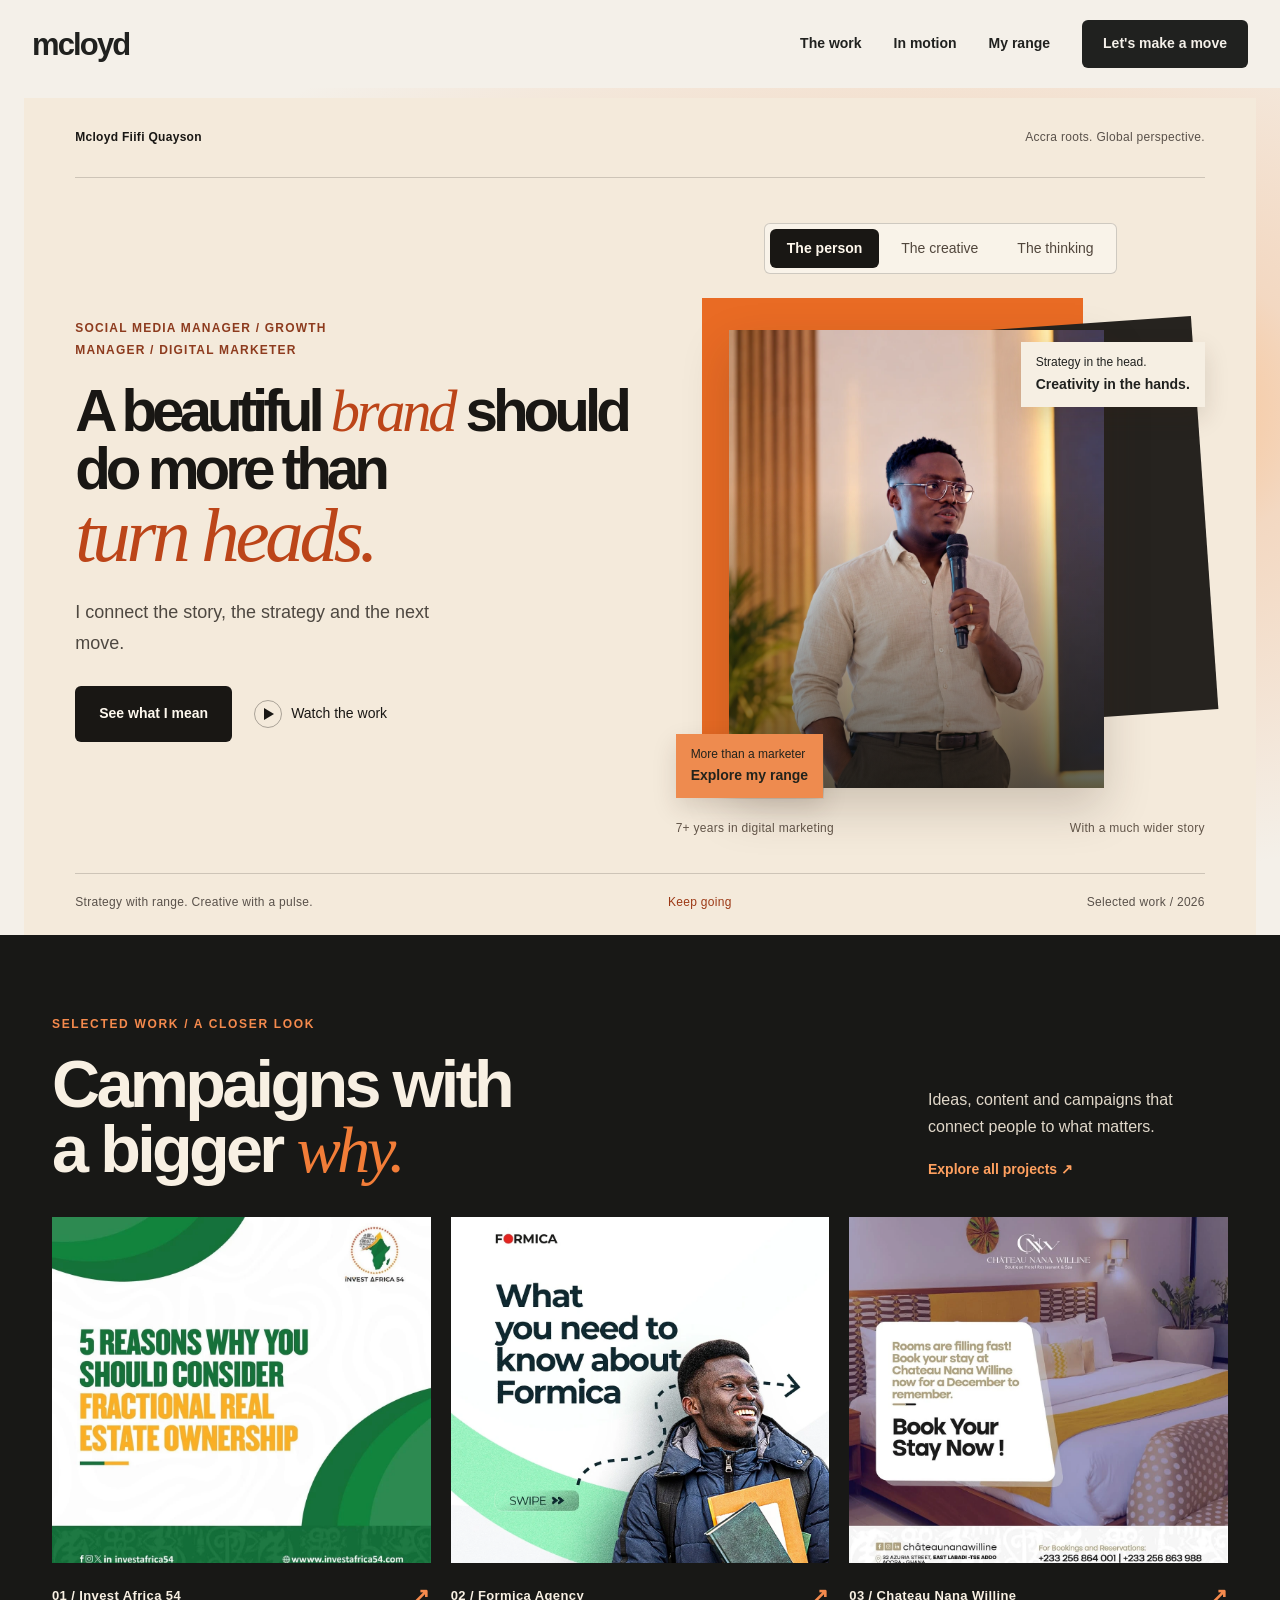
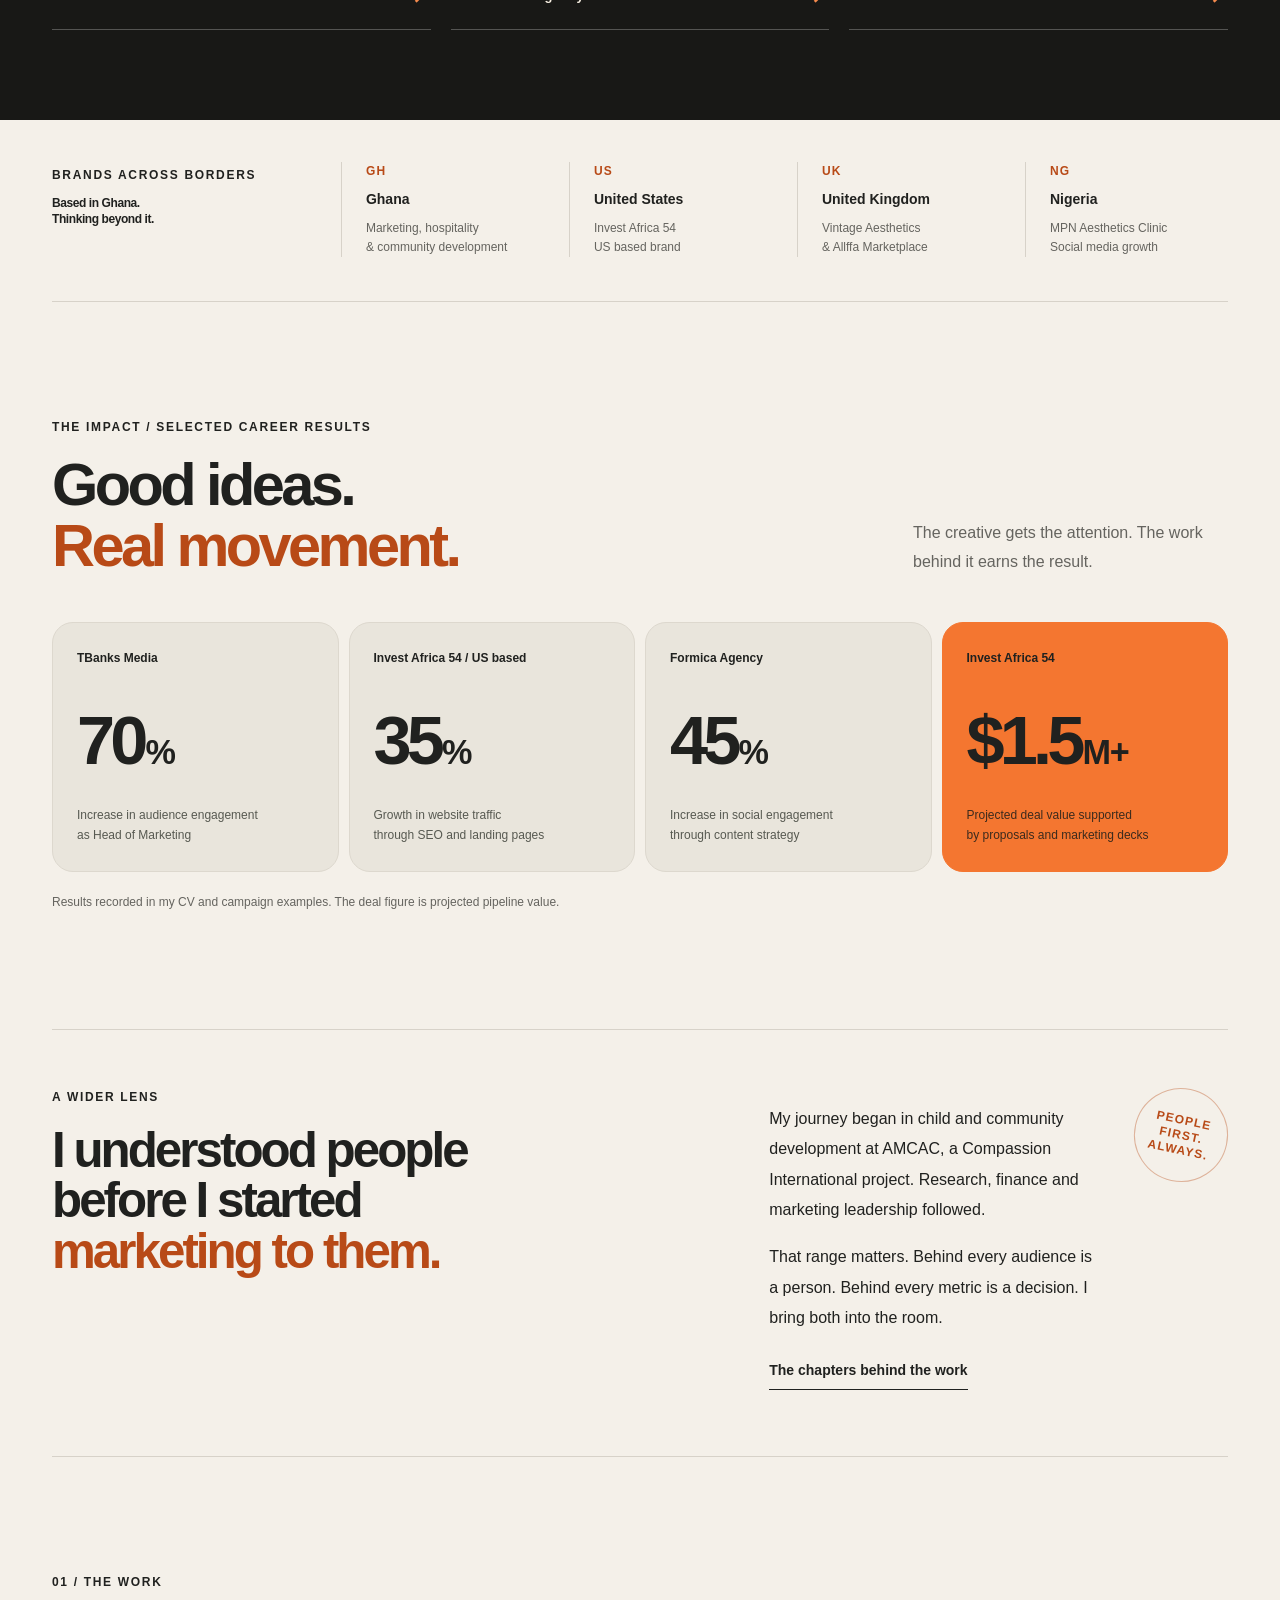
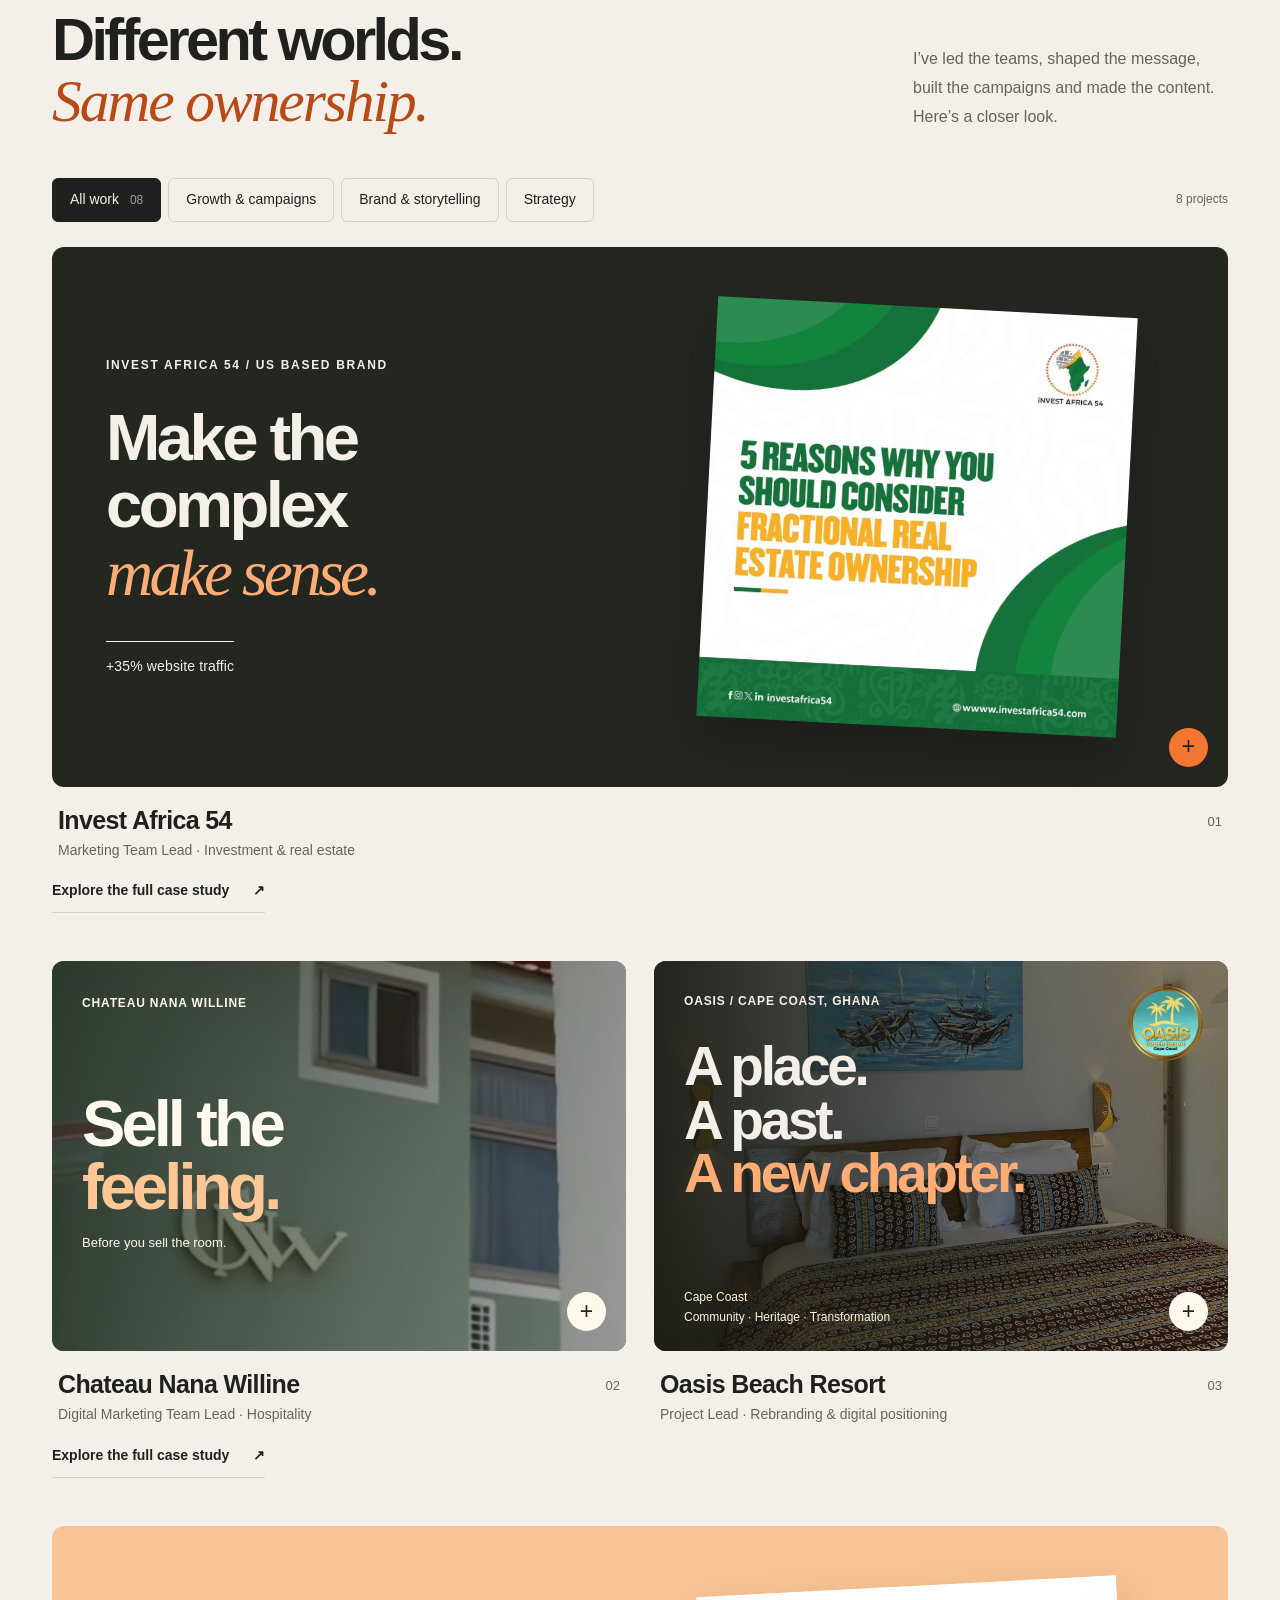
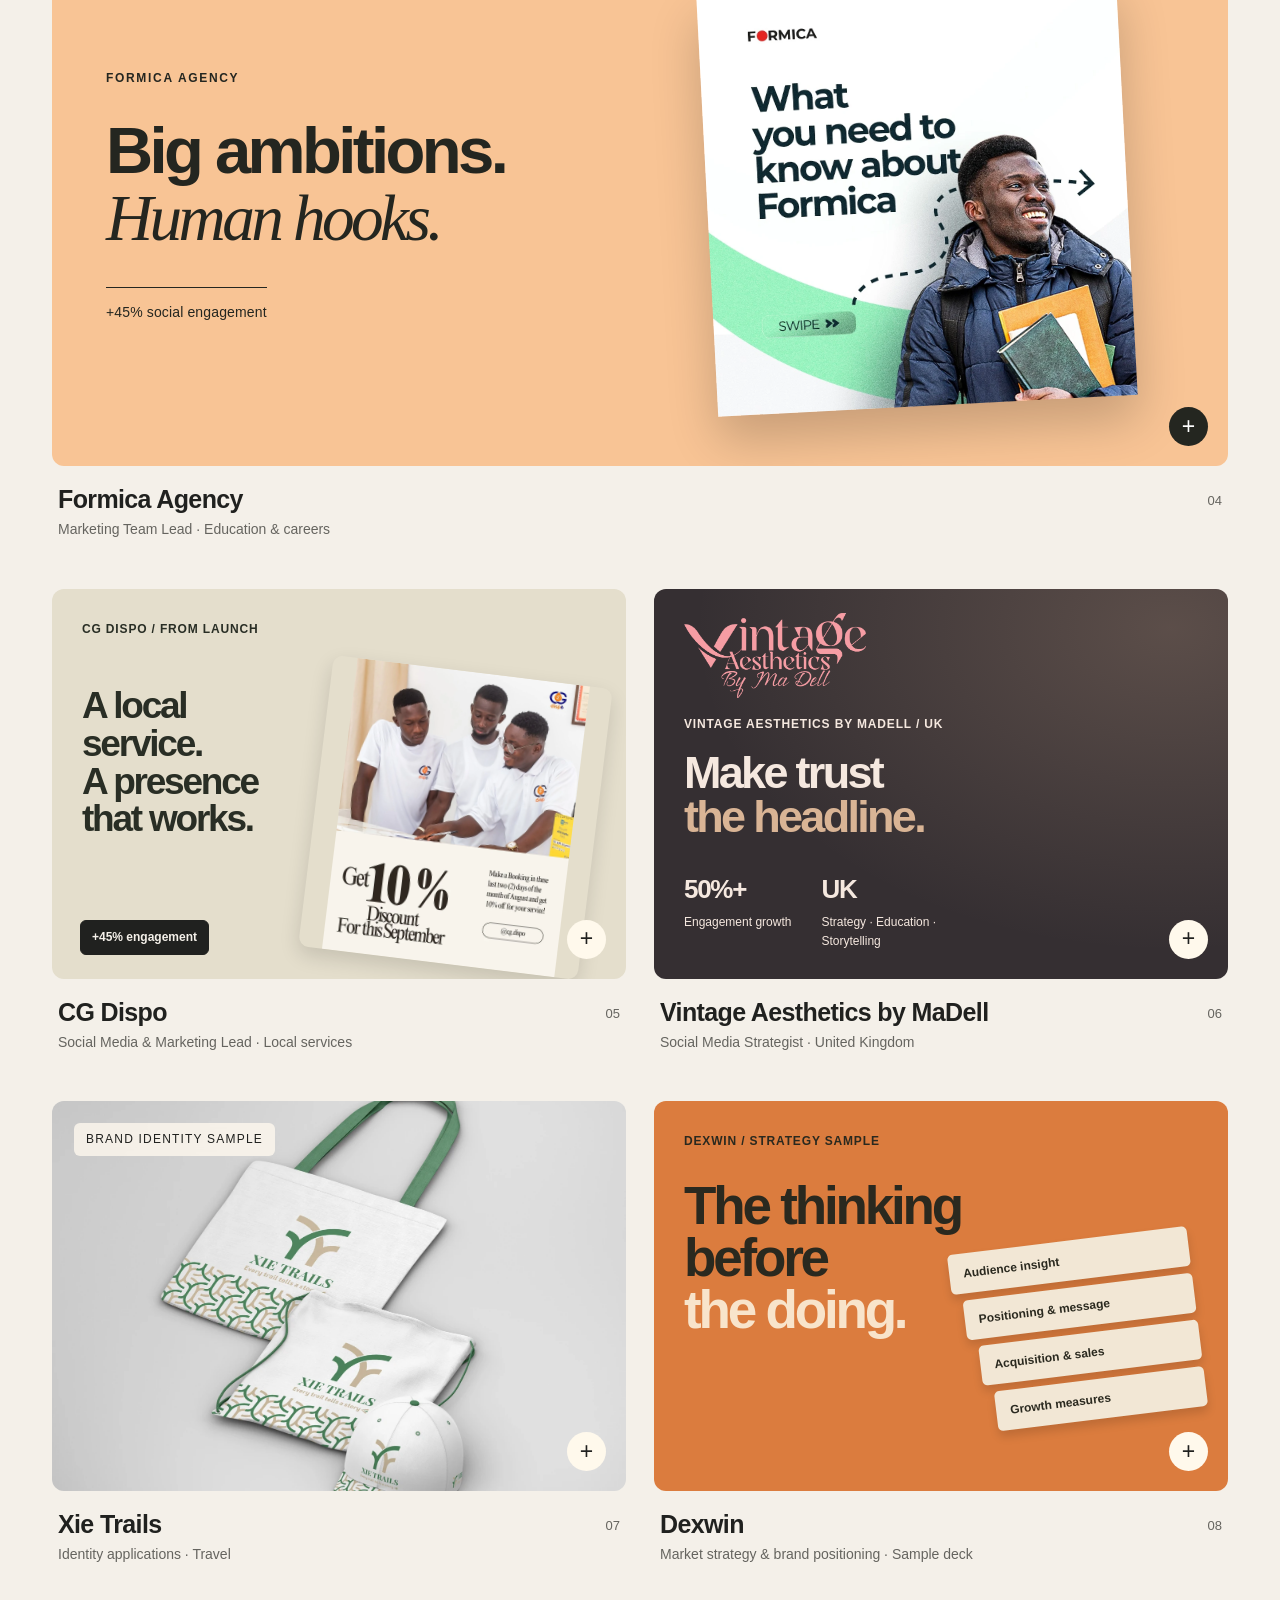
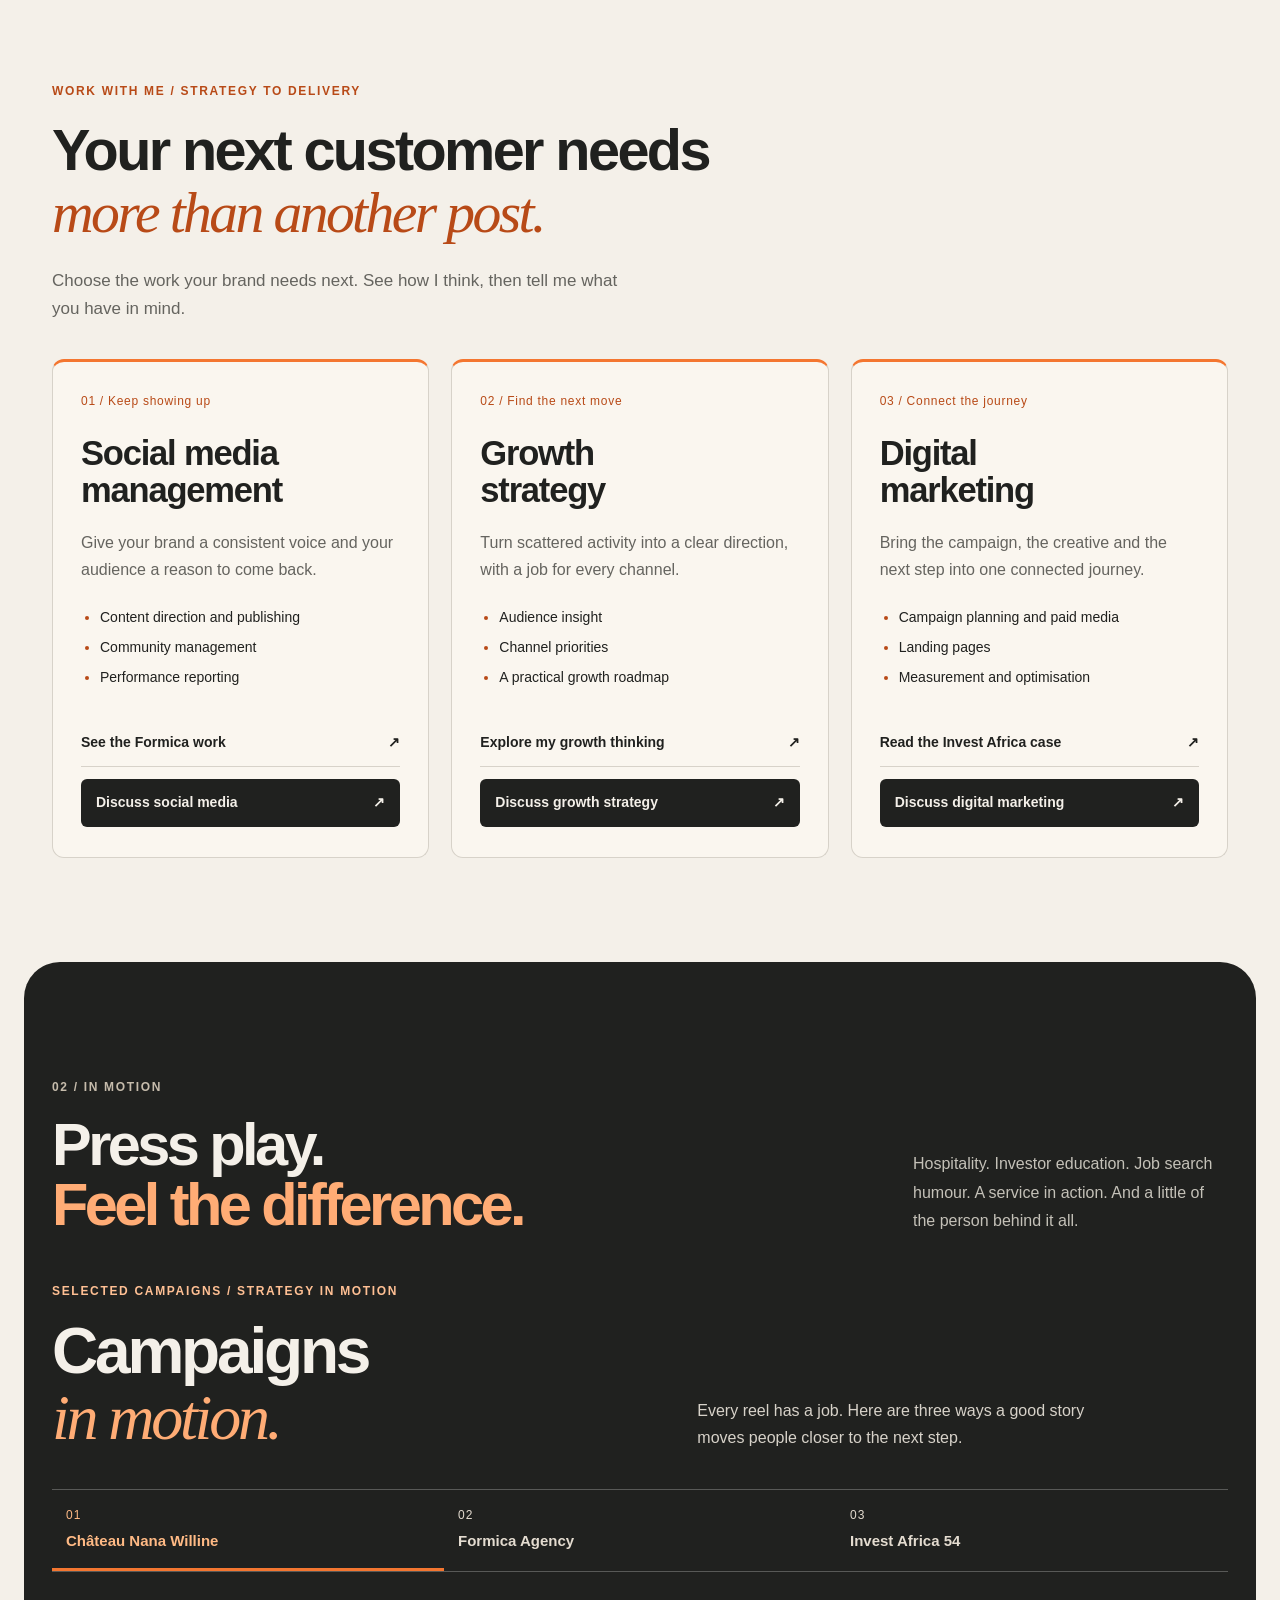
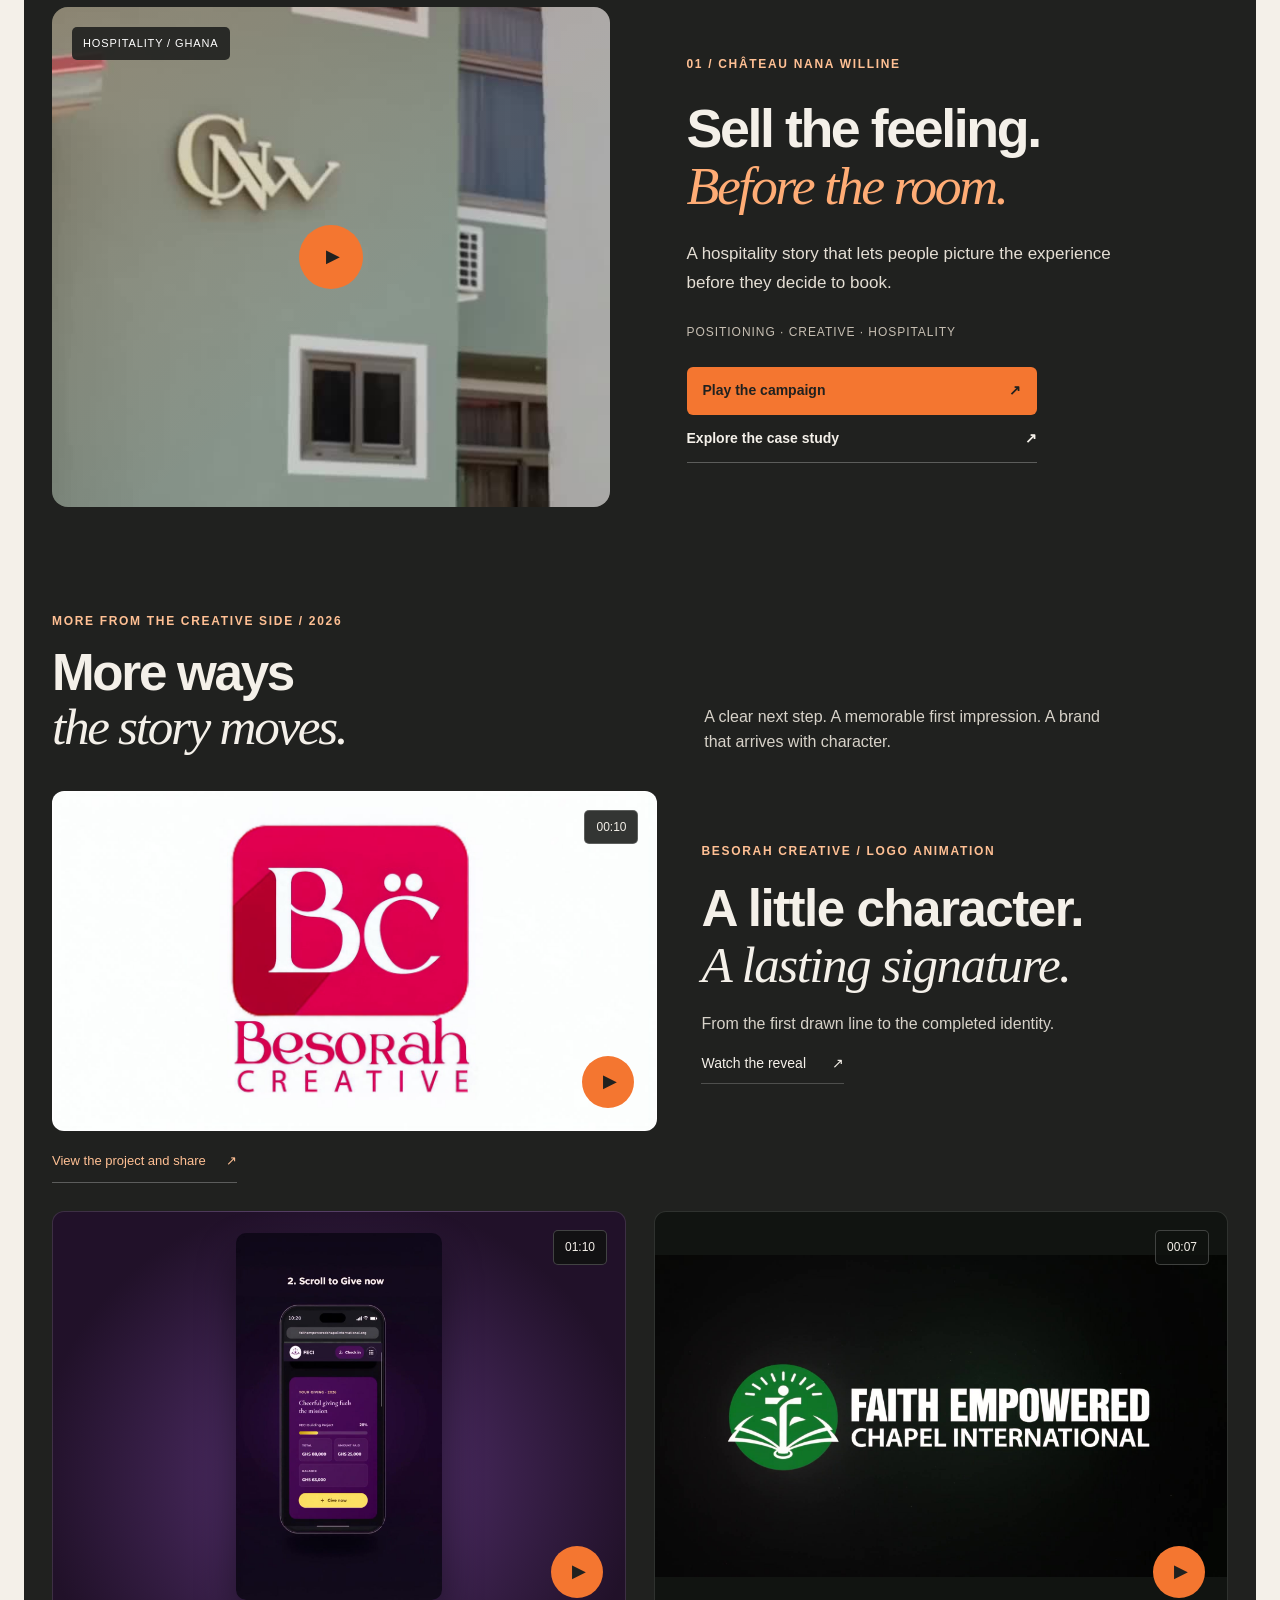
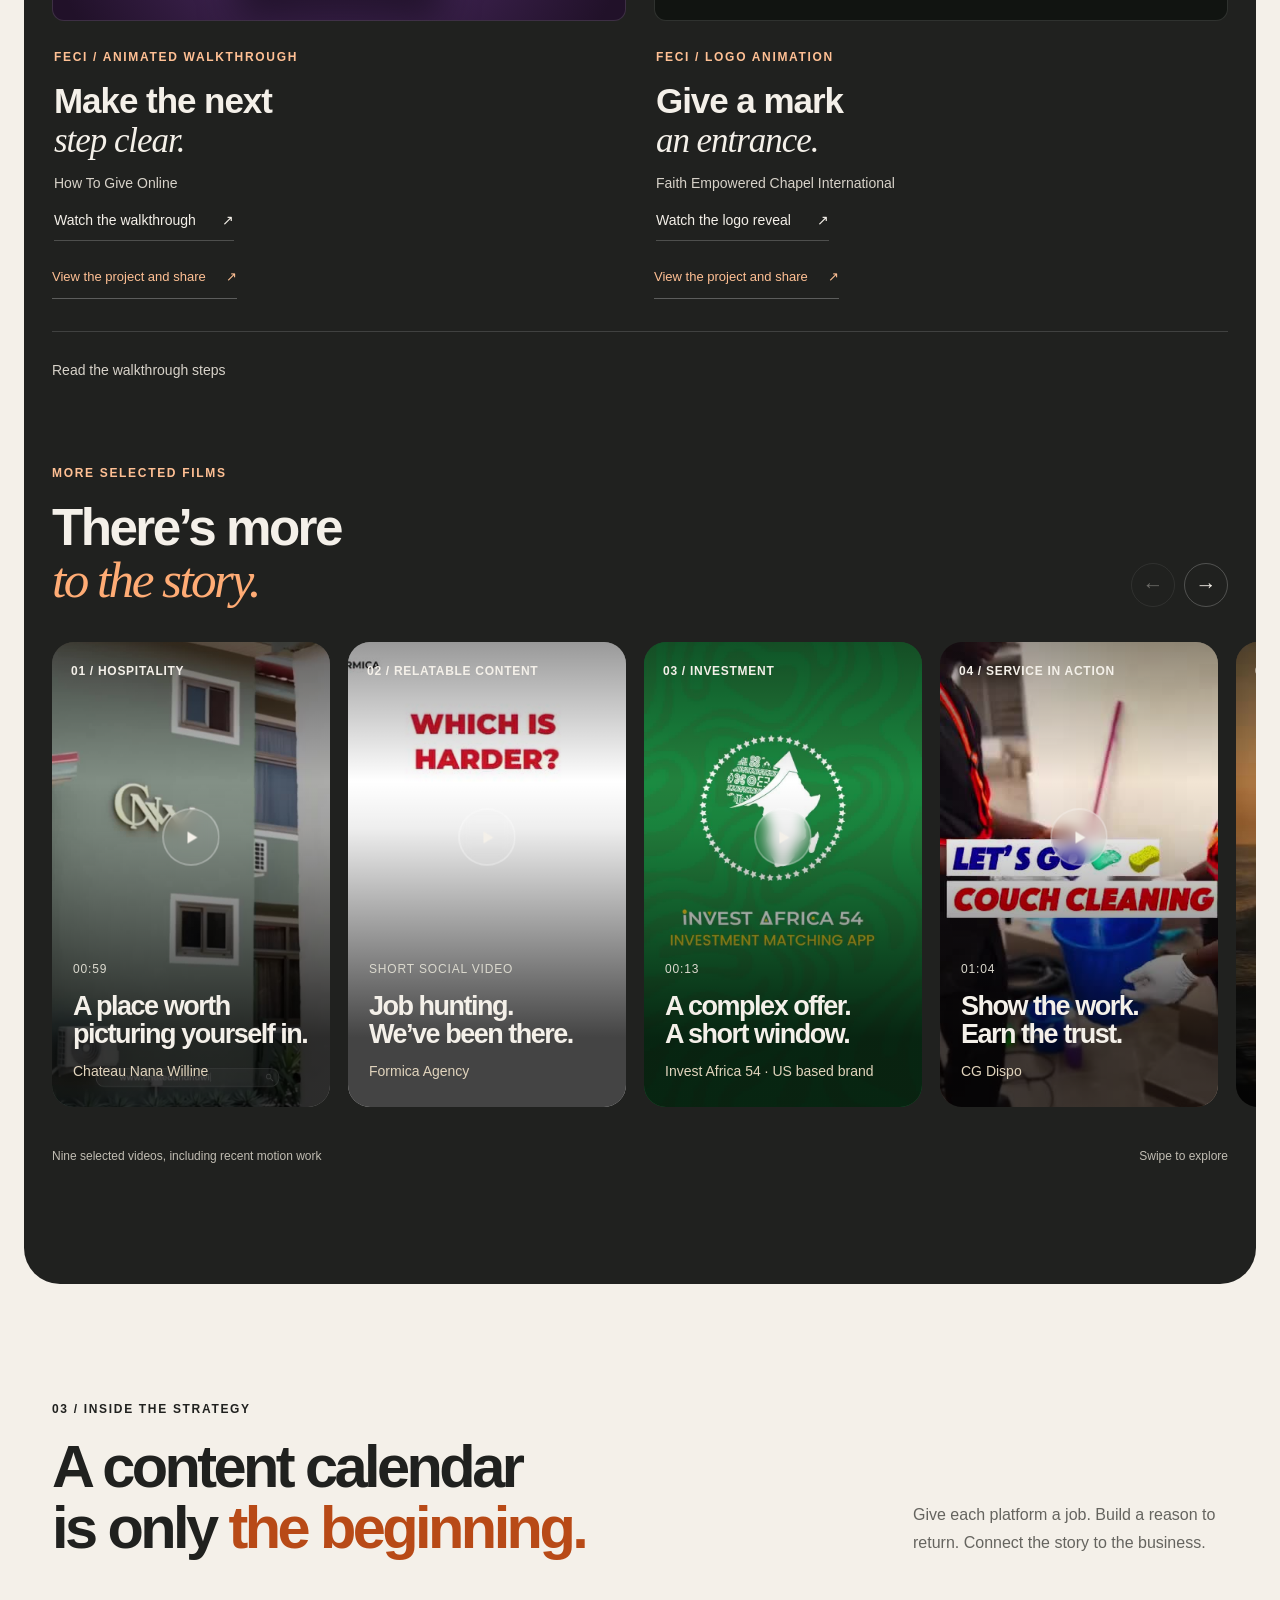
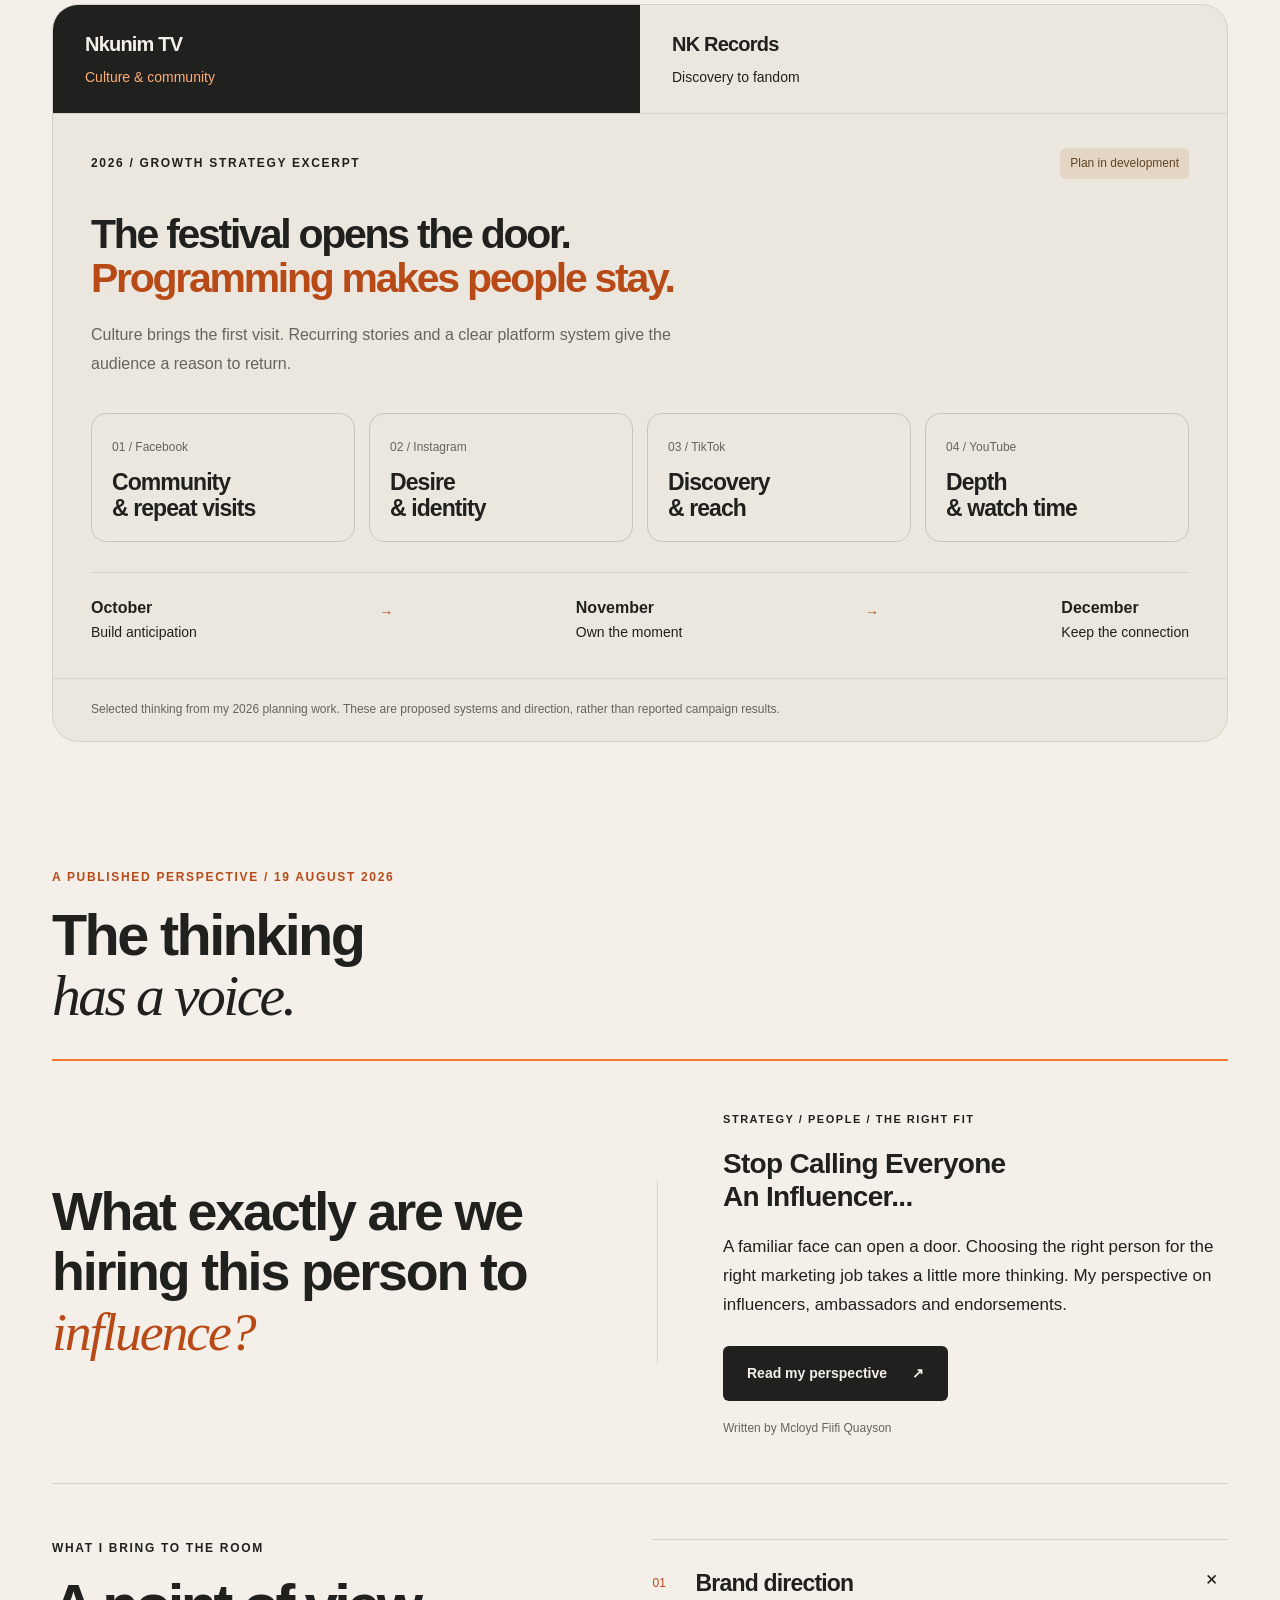
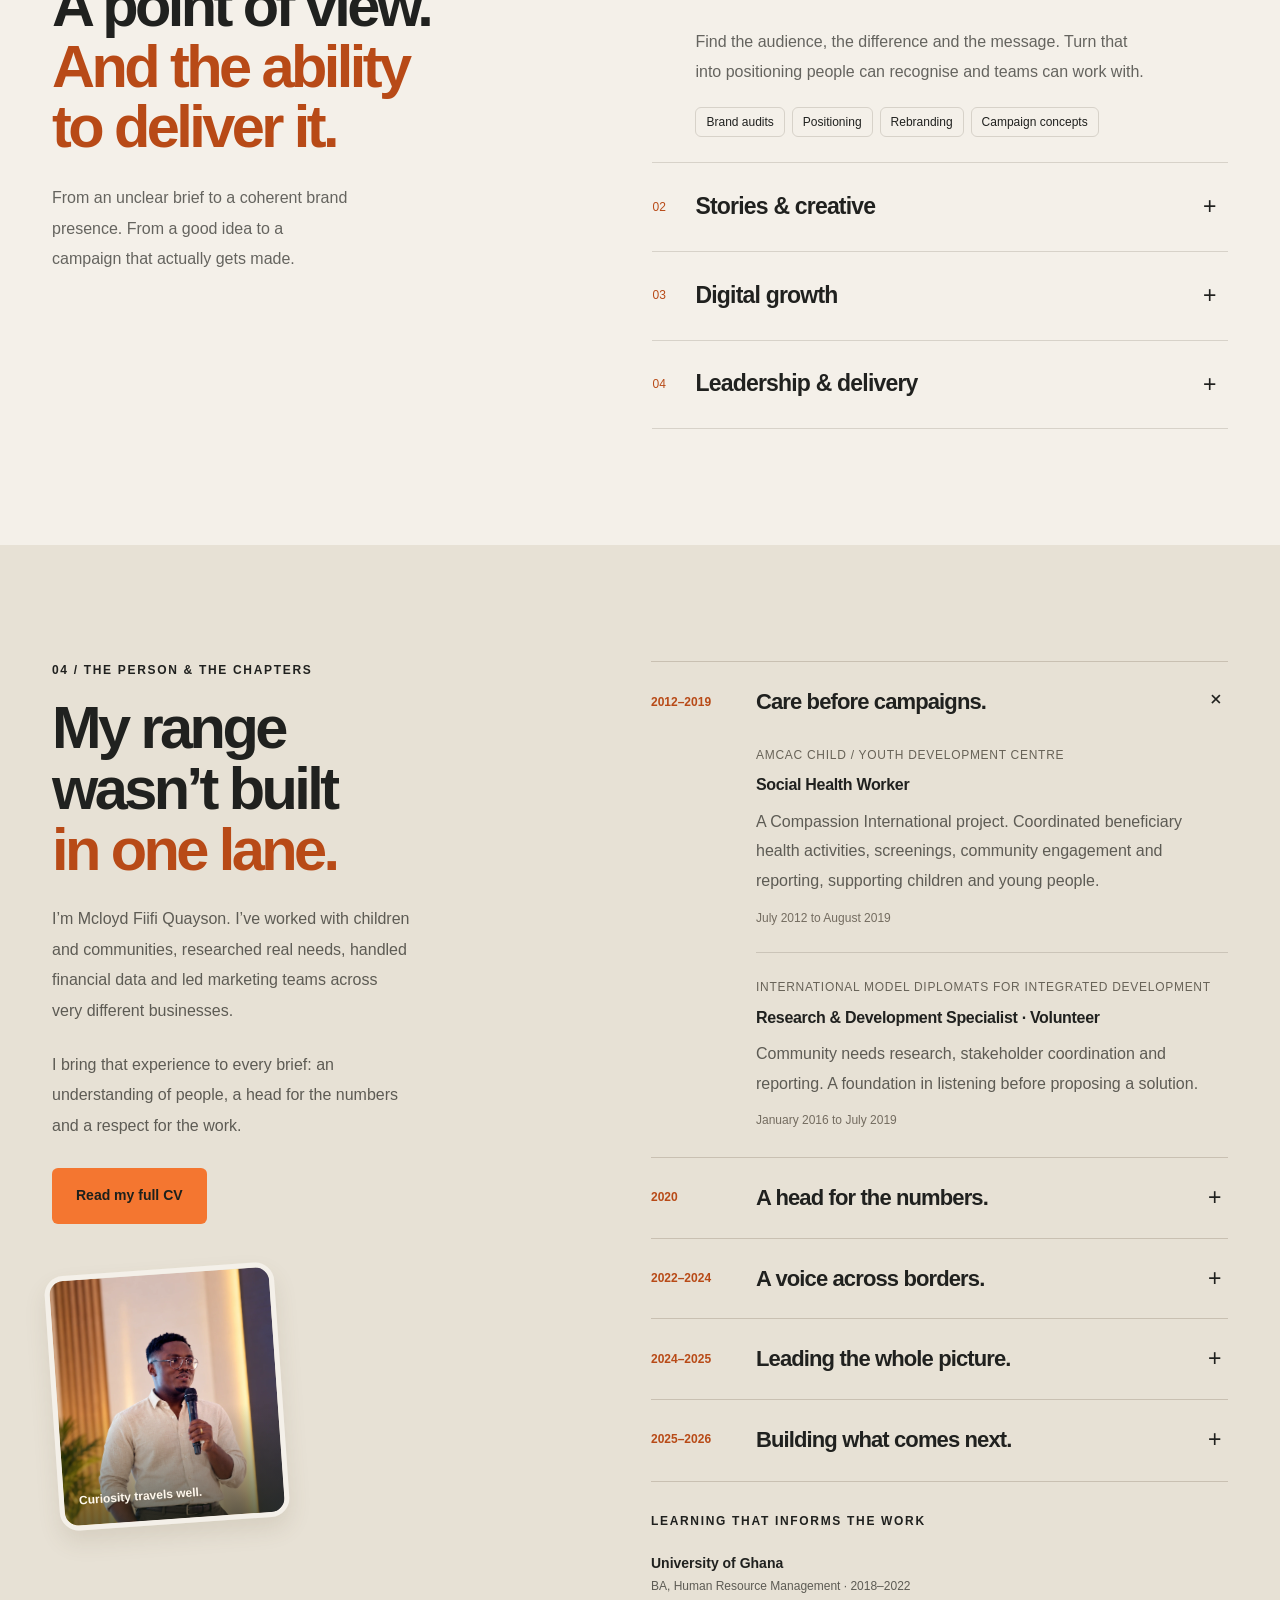
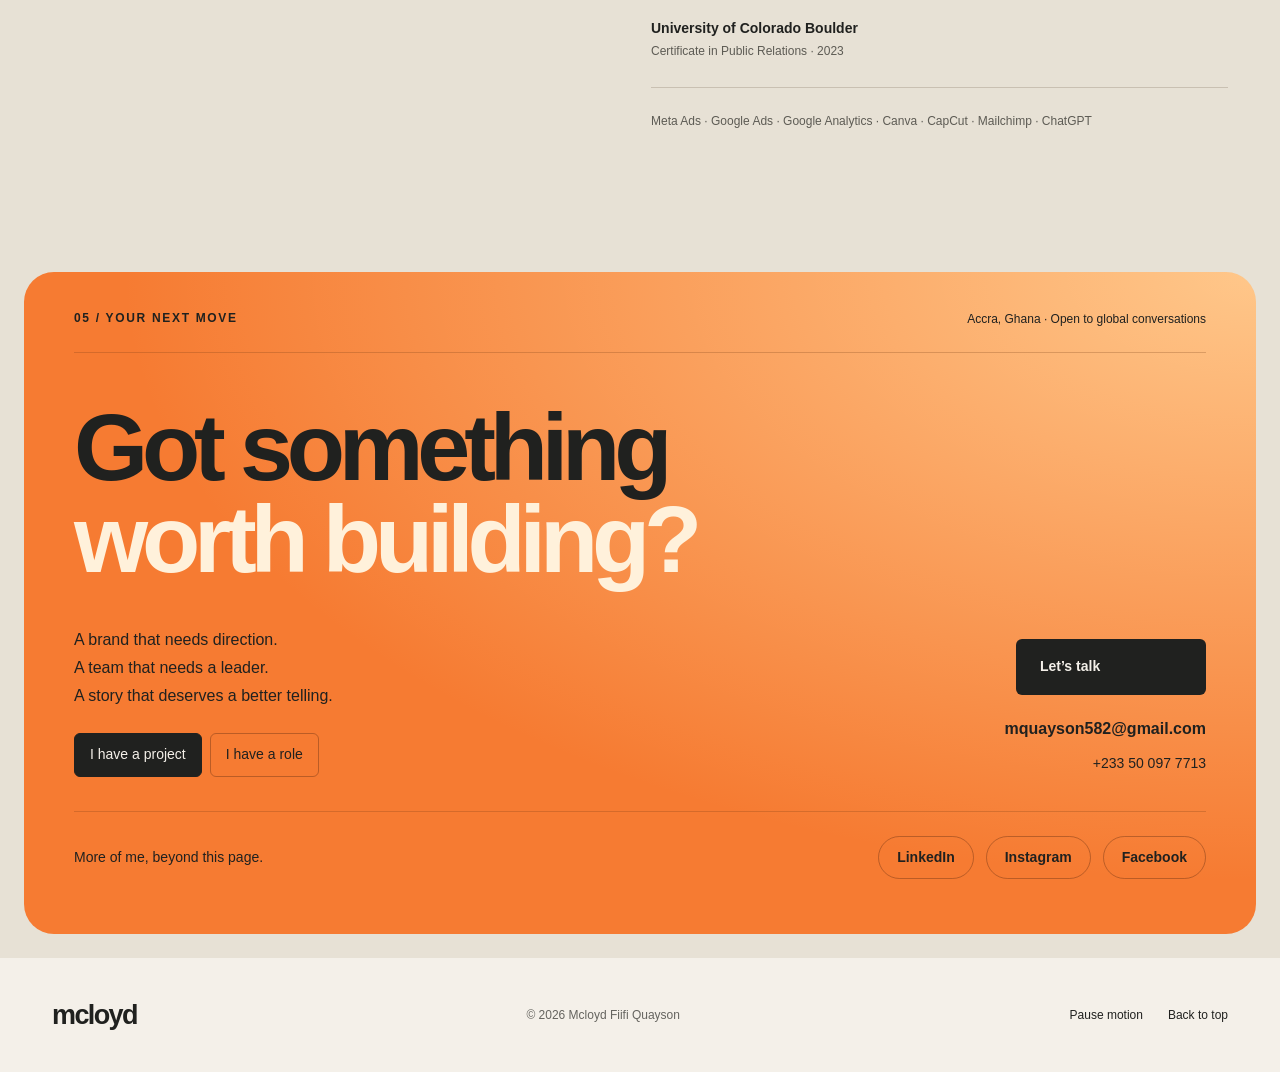
==== commit c8cc53e2: "Create Attention Edit portfolio opening" ====
--- a/index.html
+++ b/index.html
@@ -20,7 +20,7 @@
 <meta name="twitter:description" content="Social media management, growth strategy and digital marketing. Real campaigns, thoughtful content and a wider journey from community development to marketing leadership.">
 <meta name="twitter:image" content="https://mfquayson.github.io/Portfolio/assets/mcloyd-social-preview.jpg">
 <meta name="twitter:image:alt" content="Mcloyd Fiifi Quayson speaking at an event. Social media manager, growth manager and digital marketer.">
-<link rel="icon" href="assets/favicon.svg" type="image/svg+xml"><link rel="stylesheet" href="style.css"><link rel="stylesheet" href="editorial.css"><link rel="stylesheet" href="portfolio-updates.css?v=20261102"><script src="app.js?v=20261102" defer></script>
+<link rel="icon" href="assets/favicon.svg" type="image/svg+xml"><link rel="stylesheet" href="style.css"><link rel="stylesheet" href="editorial.css"><link rel="stylesheet" href="portfolio-updates.css?v=20261102"><link rel="stylesheet" href="attention-edit.css?v=20261102"><script src="app.js?v=20261102" defer></script>
 </head>
 <body>
 <a class="skip" href="#main">Skip to content</a><div class="scroll-progress" aria-hidden="true"></div>
@@ -28,13 +28,14 @@
 <main id="main">
 <section class="hero-shell" id="home" aria-labelledby="hero-title"><div class="hero">
 <div class="hero-top"><p>Mcloyd Fiifi Quayson</p><p>Accra roots. Global perspective.</p></div>
-<div class="hero-grid"><div class="hero-copy"><p class="eyebrow">Social Media Manager / Growth Manager / Digital Marketer</p><h1 id="hero-title"><span>Attention<br>is nice.</span><em>Conversion<br>is nicer.</em></h1><p class="hero-description">A beautiful brand should do more than turn heads. I connect the story, the strategy and the next move.</p><div class="hero-actions"><a class="button button-orange" href="#work">See what I mean</a><a class="hero-reel-link" href="#films"><span class="play-small" aria-hidden="true"><svg viewBox="0 0 10 12" width="10" height="12" aria-hidden="true"><path d="M0 0l10 6-10 6z" fill="currentColor"/></svg></span> Watch the work</a></div></div>
+<div class="hero-grid"><div class="hero-copy"><p class="eyebrow">Social Media Manager / Growth Manager / Digital Marketer</p><h1 id="hero-title"><span>A beautiful <em>brand</em> should do more than</span> <em>turn heads.</em></h1><p class="hero-description">I connect the story, the strategy and the next move.</p><div class="hero-actions"><a class="button button-orange" href="#work">See what I mean</a><a class="hero-reel-link" href="#films"><span class="play-small" aria-hidden="true"><svg viewBox="0 0 10 12" width="10" height="12" aria-hidden="true"><path d="M0 0l10 6-10 6z" fill="currentColor"/></svg></span> Watch the work</a></div></div>
 <div class="hero-studio"><div class="studio-tabs" role="tablist" aria-label="Explore Mcloyd's range"><button role="tab" id="person-tab" aria-controls="person-panel" aria-selected="true" data-scene="person">The person</button><button role="tab" id="creative-tab" aria-controls="creative-panel" aria-selected="false" tabindex="-1" data-scene="creative">The creative</button><button role="tab" id="thinking-tab" aria-controls="thinking-panel" aria-selected="false" tabindex="-1" data-scene="thinking">The thinking</button></div>
-<div class="studio-stage"><div class="studio-panel person-panel" id="person-panel" role="tabpanel" aria-labelledby="person-tab"><div class="portrait-orbit" aria-hidden="true"></div><div class="portrait-card"><img src="assets/mcloyd.webp" alt="Mcloyd Fiifi Quayson speaking into a microphone at an event" width="1024" height="1536" fetchpriority="high"><div class="portrait-caption"><span>THE NAME BEHIND THE WORK</span><strong>Mcloyd.<br>Good to meet you.</strong></div></div><div class="studio-note note-top"><span>Strategy in the head.</span><b>Creativity in the hands.</b></div><a class="studio-note note-bottom" href="#journey"><span>More than a marketer</span><b>Explore my range</b></a></div>
+<div class="studio-stage"><div class="studio-panel person-panel" id="person-panel" role="tabpanel" aria-labelledby="person-tab"><div class="portrait-orbit" aria-hidden="true"></div><div class="attention-panel attention-panel-orange" aria-hidden="true"></div><div class="attention-panel attention-panel-dark" aria-hidden="true"><span>Strategy.<br>Stories.<br>People.<br><i>Progress.</i></span></div><div class="portrait-card"><img src="assets/mcloyd.webp" alt="Mcloyd Fiifi Quayson speaking into a microphone at an event" width="1024" height="1536" fetchpriority="high"><div class="portrait-caption"><span>THE NAME BEHIND THE WORK</span><strong>Mcloyd.<br>Good to meet you.</strong></div></div><div class="studio-note note-top"><span>Strategy in the head.</span><b>Creativity in the hands.</b></div><a class="studio-note note-bottom" href="#journey"><span>More than a marketer</span><b>Explore my range</b></a></div>
 <div class="studio-panel creative-panel" id="creative-panel" role="tabpanel" aria-labelledby="creative-tab" hidden><div class="creative-stack"><img src="assets/xie.webp" alt="Xie Trails identity applied to travel merchandise" width="1440" height="1600"><img src="assets/hotel.webp" alt="Chateau Nana Willine seasonal booking creative" width="1080" height="1080"></div><div class="studio-note note-bottom"><span>From identity to the feed.</span><b>A story people can see.</b></div><a class="scene-link" href="#films">See it in motion</a></div>
 <div class="studio-panel thinking-panel" id="thinking-panel" role="tabpanel" aria-labelledby="thinking-tab" hidden><div class="thinking-card"><span>BEFORE THE POST.</span><p>Who cares?<br>Why now?<br><em>What next?</em></p><div class="thinking-flow"><span>Audience</span><i aria-hidden="true">→</i><span>Story</span><i aria-hidden="true">→</i><span>Action</span></div></div><div class="studio-note note-bottom"><span>Not every platform has the same job.</span><b>Give the work a direction.</b></div><a class="scene-link" href="#thinking">Inside the strategy</a></div></div>
 <div class="studio-bottom"><span>7+ years in digital marketing</span><span>With a much wider story</span></div></div></div>
 <div class="hero-bottom"><span>Strategy with range. Creative with a pulse.</span><a href="#footprint">Keep going</a><span>Selected work / 2026</span></div></div></section>
+<section class="attention-selected" aria-labelledby="attention-selected-title"><div class="wrap attention-selected-inner"><div class="attention-selected-heading reveal"><div><p class="eyebrow">Selected work / A closer look</p><h2 id="attention-selected-title">Campaigns with<br>a bigger <em>why.</em></h2></div><p>Ideas, content and campaigns that connect people to what matters. <a href="#work">Explore all projects <span aria-hidden="true">↗</span></a></p></div><div class="attention-projects"><a class="attention-project reveal" href="work/invest-africa-54/"><span class="attention-image"><img src="assets/invest.webp" alt="Invest Africa 54 educational campaign creative" width="1080" height="1080" loading="lazy"></span><span class="attention-project-label"><span>01 / Invest Africa 54</span><span aria-hidden="true">↗</span></span></a><a class="attention-project reveal" href="#formica-work"><span class="attention-image"><img src="assets/formica.webp" alt="Formica Agency social campaign creative" width="1080" height="1080" loading="lazy"></span><span class="attention-project-label"><span>02 / Formica Agency</span><span aria-hidden="true">↗</span></span></a><a class="attention-project reveal" href="work/chateau-nana-willine/"><span class="attention-image"><img src="assets/hotel.webp" alt="Chateau Nana Willine hospitality campaign creative" width="1080" height="1080" loading="lazy"></span><span class="attention-project-label"><span>03 / Chateau Nana Willine</span><span aria-hidden="true">↗</span></span></a></div></div></section>
 <section class="footprint wrap" id="footprint" aria-label="International brand experience"><div class="footprint-intro"><span class="eyebrow">Brands across borders</span><p>Based in Ghana.<br>Thinking beyond it.</p></div><div><span class="country-code">GH</span><strong>Ghana</strong><p>Marketing, hospitality<br>& community development</p></div><div><span class="country-code">US</span><strong>United States</strong><p>Invest Africa 54<br>US based brand</p></div><div><span class="country-code">UK</span><strong>United Kingdom</strong><p>Vintage Aesthetics<br>& Allffa Marketplace</p></div><div><span class="country-code">NG</span><strong>Nigeria</strong><p>MPN Aesthetics Clinic<br>Social media growth</p></div></section>
 <section class="impact wrap section-space" aria-labelledby="impact-title"><div class="section-heading reveal"><div><p class="eyebrow">The impact / Selected career results</p><h2 id="impact-title">Good ideas.<br><span>Real movement.</span></h2></div><p>The creative gets the attention. The work behind it earns the result.</p></div><div class="metric-grid reveal"><div class="metric"><span class="metric-org">TBanks Media</span><strong>70<span>%</span></strong><p>Increase in audience engagement<br>as Head of Marketing</p></div><div class="metric"><span class="metric-org">Invest Africa 54 / US based</span><strong>35<span>%</span></strong><p>Growth in website traffic<br>through SEO and landing pages</p></div><div class="metric"><span class="metric-org">Formica Agency</span><strong>45<span>%</span></strong><p>Increase in social engagement<br>through content strategy</p></div><div class="metric metric-orange"><span class="metric-org">Invest Africa 54</span><strong>$1.5<span>M+</span></strong><p>Projected deal value supported<br>by proposals and marketing decks</p></div></div><p class="source-note">Results recorded in my CV and campaign examples. The deal figure is projected pipeline value.</p></section>
 <section class="range-intro wrap reveal" aria-labelledby="range-title"><div class="range-title"><p class="eyebrow">A wider lens</p><h2 id="range-title">I understood people<br>before I started<br><span>marketing to them.</span></h2></div><div class="range-context"><span class="range-stamp" aria-hidden="true">PEOPLE<br>FIRST.<br>ALWAYS.</span><p>My journey began in child and community development at AMCAC, a Compassion International project. Research, finance and marketing leadership followed.</p><p>That range matters. Behind every audience is a person. Behind every metric is a decision. I bring both into the room.</p><a class="text-link" href="#journey">The chapters behind the work</a></div></section>
--- a/attention-edit.css
+++ b/attention-edit.css
@@ -0,0 +1,9 @@
+/* The Attention Edit: an editorial opening for the real work. */
+.hero-shell{padding-bottom:0}.hero{background:#f4eadb;color:#191714;border-radius:0;box-shadow:none;padding:30px clamp(24px,4vw,62px) 24px}.hero-top,.hero-bottom{color:#59514a;border-color:#29231b30}.hero-top p:first-child{color:#191714}.hero-grid{grid-template-columns:1.05fr 1fr;gap:clamp(25px,3.5vw,60px);padding:45px 0 35px}.hero-copy .eyebrow{color:#8d3b1e;letter-spacing:.1em}.hero h1{font-size:clamp(55px,6vw,89px);line-height:.98;letter-spacing:-.065em}.hero h1 span{font-size:1;color:#191714;line-height:inherit;margin:0}.hero h1 em,.hero h1 span em{display:inline;color:#bc4519;font-family:Georgia,'Times New Roman',serif;font-style:italic;font-weight:400;letter-spacing:-.055em}.hero-copy h1 em:after{display:none}.hero-description{color:#4e4841;font-size:18px;max-width:370px}.hero-actions .button-orange{background:#191714;color:#fff9ef}.hero-actions .button-orange:hover{background:#c84b19;color:#fff}.hero-reel-link{color:#191714}.play-small{border-color:#19171455}.hero-reel-link:hover .play-small{background:#ef7a35}.hero-bottom a{color:#9c3916}.studio-tabs{border-color:#19171430;background:#f9f3e9}.studio-tabs button{color:#51463c}.studio-tabs button[aria-selected=true]{background:#191714;color:#fff8ed}.studio-stage{height:510px}.person-panel .portrait-orbit{display:none}.attention-panel{position:absolute;pointer-events:none}.attention-panel-orange{inset:10px 23% 25px 5%;background:#e96b24}.attention-panel-dark{inset:38px 0 78px 43%;background:#26231f;transform:rotate(-4deg);color:#faf0df;display:flex;align-items:flex-start;justify-content:flex-end;padding:35px 25px;font-family:Georgia,serif;font-size:clamp(17px,2vw,28px);font-style:italic;line-height:1.15}.attention-panel-dark i{color:#f38847}.person-panel .portrait-card{inset:42px 19% 10px 10%;border:0;border-radius:0;box-shadow:0 20px 45px #38231733;transform:none}.person-panel .portrait-card:hover{transform:translateY(-4px)}.person-panel .portrait-card img{object-position:center 28%}.portrait-caption{bottom:20px}.person-panel .studio-note{border-radius:0;box-shadow:0 10px 24px #38231725;transform:none}.person-panel .note-top{top:54px;right:0;background:#f6efe3}.person-panel .note-bottom{left:0;bottom:0;background:#ee8b4f}.studio-bottom{color:#63564a}.creative-panel .scene-link,.thinking-panel .scene-link{color:#993b1b}.thinking-panel .studio-note{color:#191714}.attention-selected{background:#181816;color:#f8f0e3;margin-top:0;padding:80px 0 90px}.attention-selected-heading{display:flex;justify-content:space-between;align-items:end;gap:35px;margin-bottom:35px}.attention-selected .eyebrow{color:#f58a4d}.attention-selected h2{font-size:clamp(43px,5.2vw,75px);line-height:.98;letter-spacing:-.055em;margin-top:17px}.attention-selected h2 em{font-family:Georgia,serif;font-weight:400;color:#f27d38}.attention-selected-heading>p{max-width:300px;font-size:16px;line-height:1.7;color:#e1d8ca}.attention-selected-heading>p a{display:block;color:#ffa05f;margin-top:18px;font-size:14px;font-weight:700}.attention-projects{display:grid;grid-template-columns:repeat(3,minmax(0,1fr));gap:20px}.attention-project{min-width:0;color:inherit}.attention-image{display:block;height:clamp(230px,27vw,390px);overflow:hidden;background:#473b2f}.attention-image img{display:block;width:100%;height:100%;object-fit:cover;transition:transform .65s cubic-bezier(.2,.7,.2,1)}.attention-project:hover img,.attention-project:focus-visible img{transform:scale(1.055)}.attention-project-label{display:flex;justify-content:space-between;gap:12px;align-items:center;border-bottom:1px solid #ffffff42;padding:17px 0;font-size:13px;font-weight:700;letter-spacing:.03em}.attention-project-label span:last-child{font-size:21px;color:#f58a4d}.attention-project:focus-visible{outline:3px solid #ffb47b;outline-offset:5px}
+@media (prefers-reduced-motion:no-preference){.attention-panel-orange{animation:attention-panel-in .8s cubic-bezier(.2,.7,.2,1) both}.attention-panel-dark{animation:attention-dark-in .8s cubic-bezier(.2,.7,.2,1) .12s both}@keyframes attention-panel-in{from{transform:translateX(28px);opacity:0}to{transform:translateX(0);opacity:1}}@keyframes attention-dark-in{from{translate:25px 0;opacity:0}to{translate:0 0;opacity:1}}}
+@media(max-width:900px){.hero-grid{gap:26px}.hero h1{font-size:clamp(47px,6.2vw,67px)}.studio-stage{height:420px}.person-panel .portrait-card{inset:40px 12% 10px 6%}.attention-panel-dark{font-size:18px}.attention-selected{padding:65px 0}.attention-image{height:250px}}
+@media(max-width:680px){.hero{padding:24px 22px 20px}.hero-grid{grid-template-columns:1fr;gap:38px;padding:34px 0 28px}.hero h1{font-size:clamp(49px,12vw,70px);max-width:570px}.hero-description{font-size:16px;margin-top:20px}.hero-actions{flex-direction:row;flex-wrap:wrap}.studio-stage{height:clamp(390px,105vw,510px)}.studio-tabs{margin-left:0}.person-panel .portrait-card{inset:35px 17% 15px 9%}.attention-panel-orange{inset:10px 22% 20px 5%}.attention-panel-dark{inset:35px 0 70px 48%;padding:24px 12px;font-size:17px}.person-panel .note-top{top:35px;right:0}.person-panel .note-bottom{bottom:0}.attention-selected{padding:60px 0 68px}.attention-selected-heading{display:block}.attention-selected-heading>p{margin-top:22px}.attention-projects{display:grid;grid-auto-flow:column;grid-auto-columns:82%;grid-template-columns:none;overflow-x:auto;scroll-snap-type:x mandatory;gap:16px;padding-bottom:12px}.attention-project{scroll-snap-align:start}.attention-image{height:330px}.attention-project-label{font-size:12px}}
+@media(max-width:360px){.hero h1{font-size:45px}.attention-image{height:280px}.studio-stage{height:380px}}
+@media(prefers-reduced-motion:reduce){.attention-image img{transition:none}.attention-panel{animation:none}}
+html.motion-paused .attention-panel{animation:none!important;opacity:1!important;translate:none!important}html.motion-paused .attention-image img{transition:none!important;transform:none!important}
+.person-panel .portrait-caption{display:none}.person-panel .attention-panel-dark span{display:none}
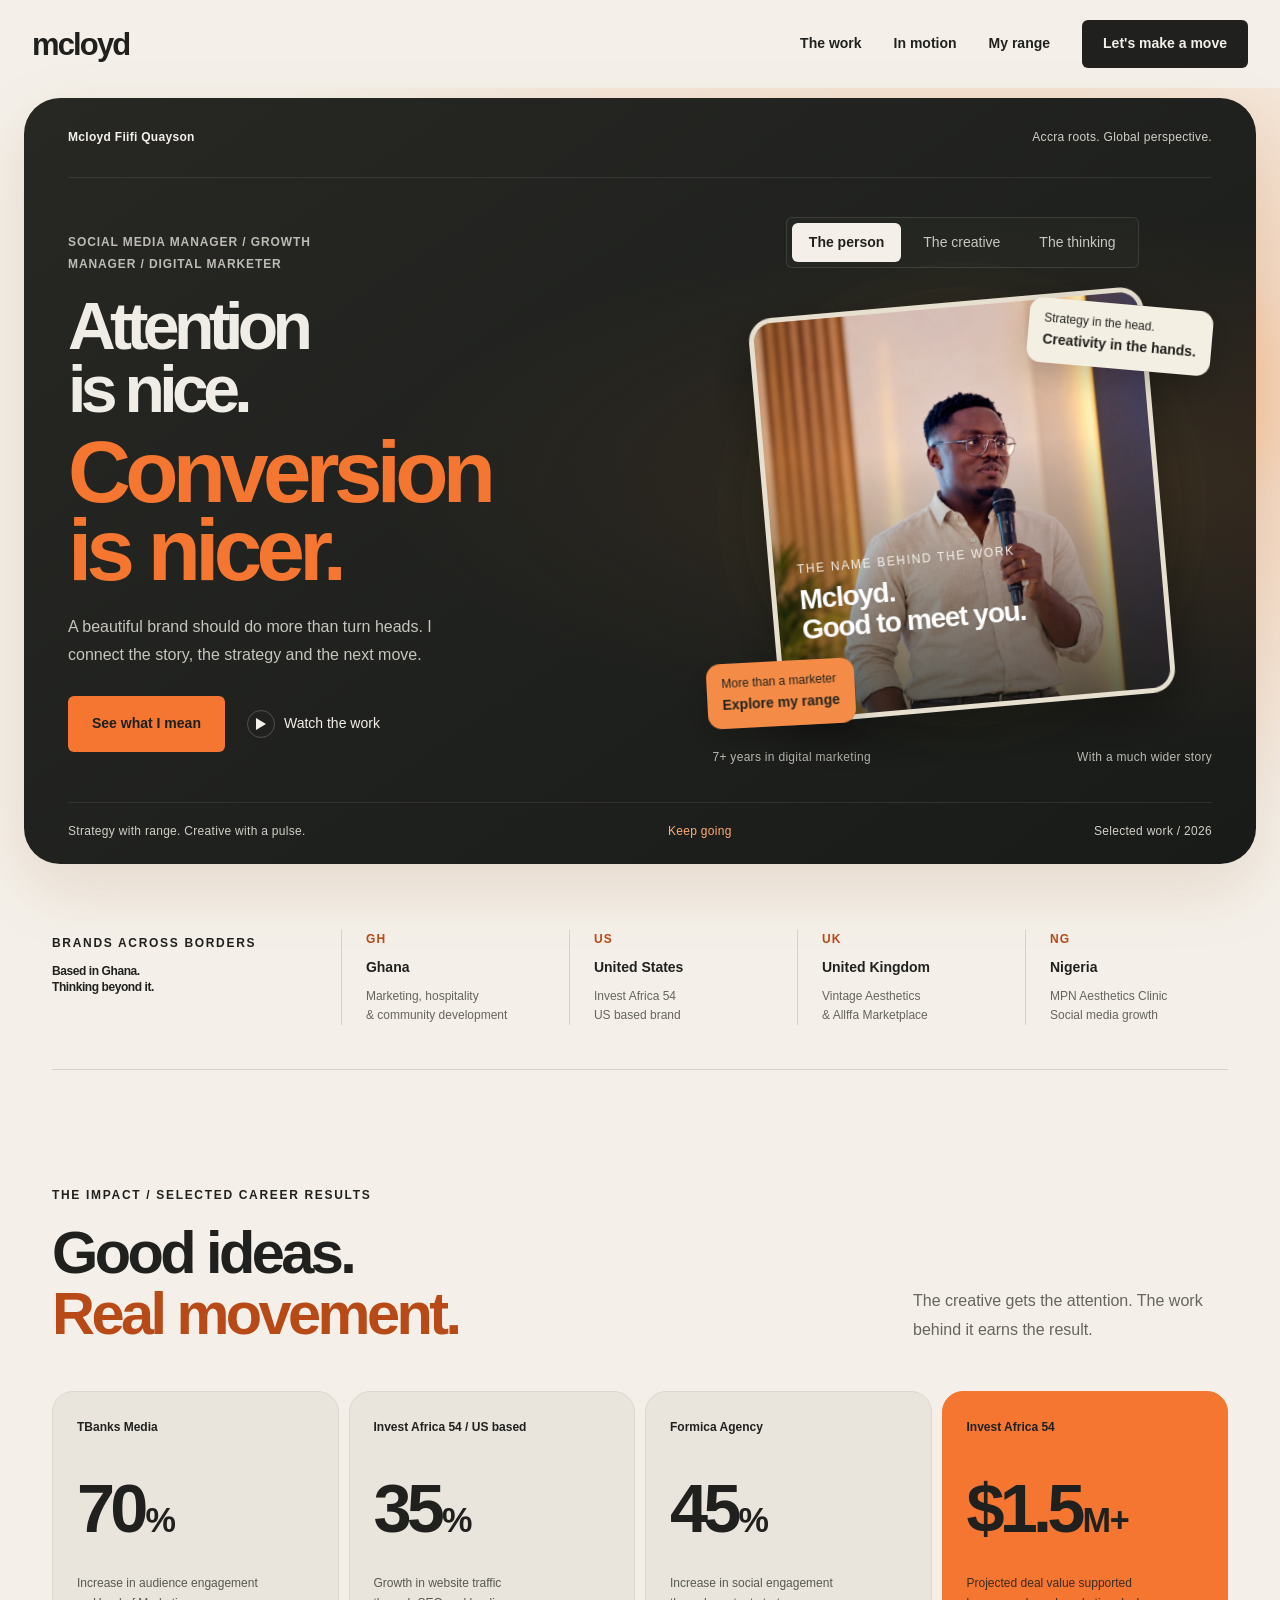
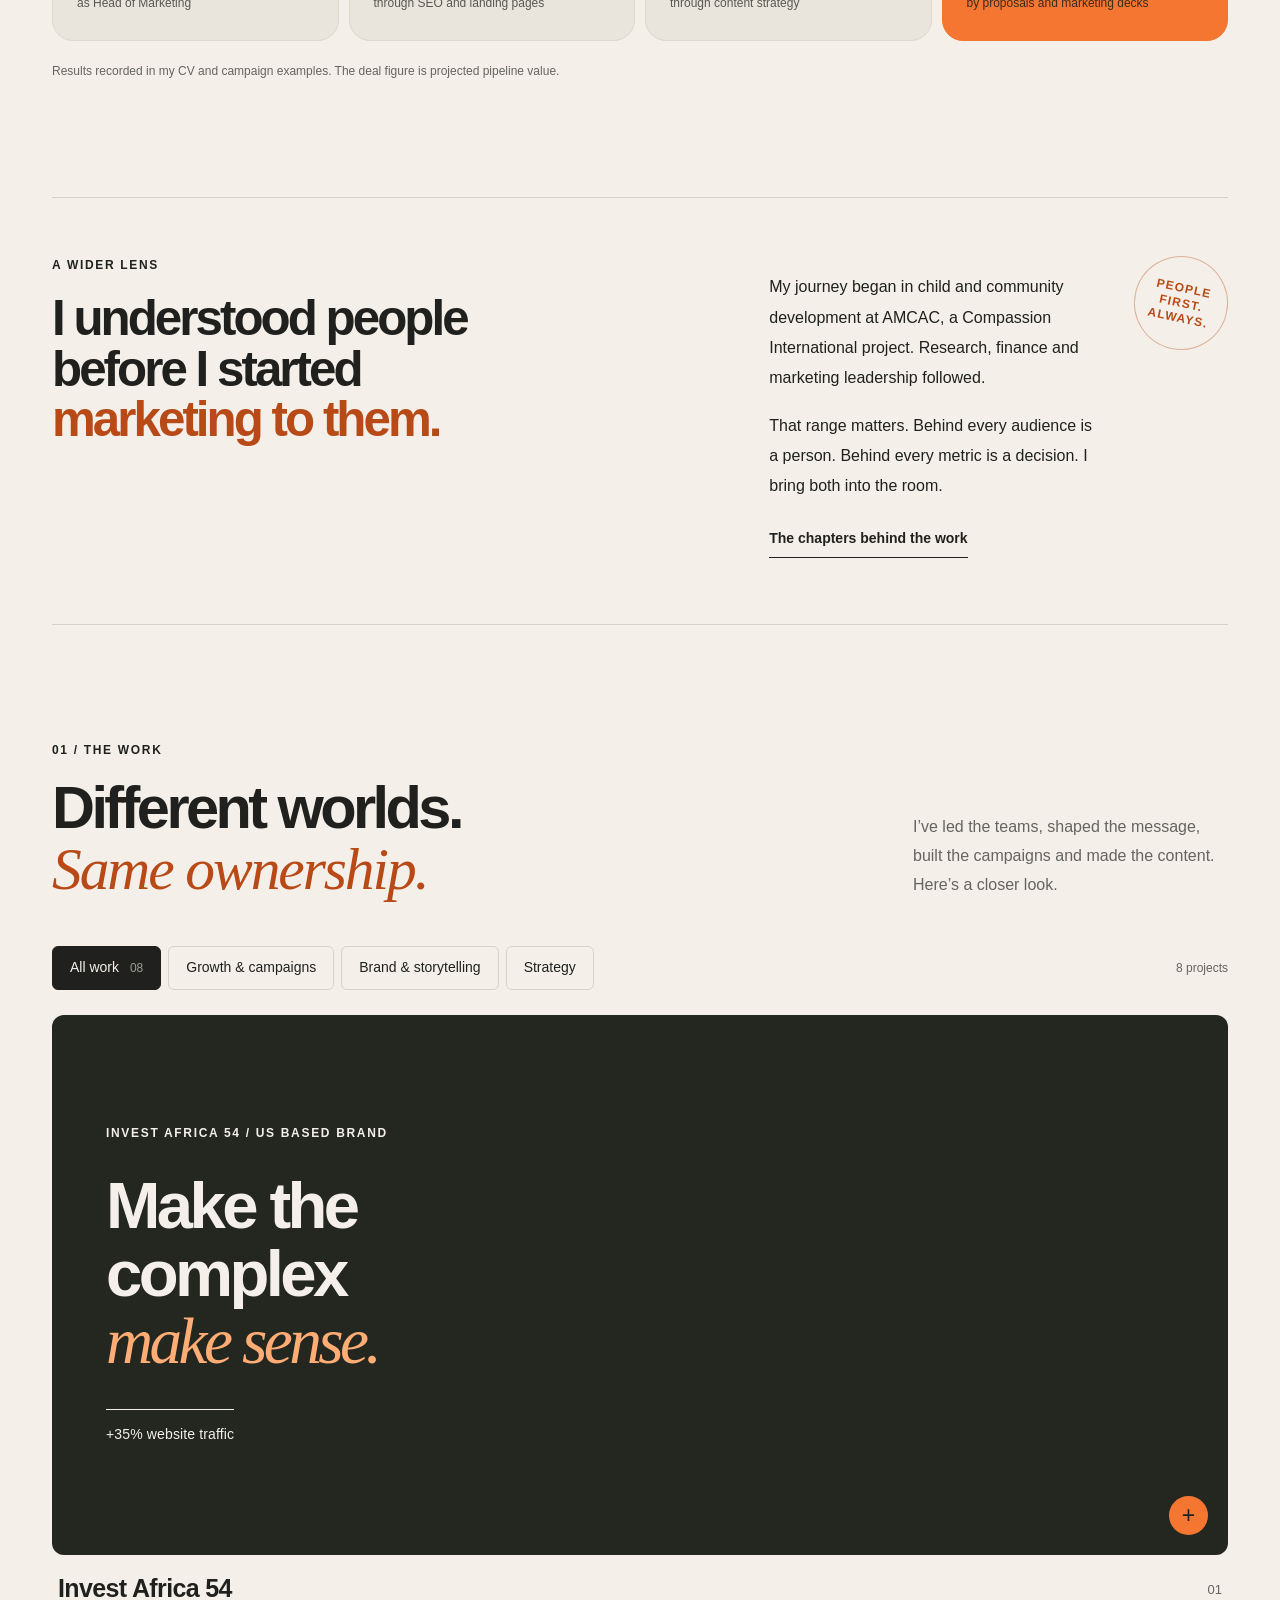
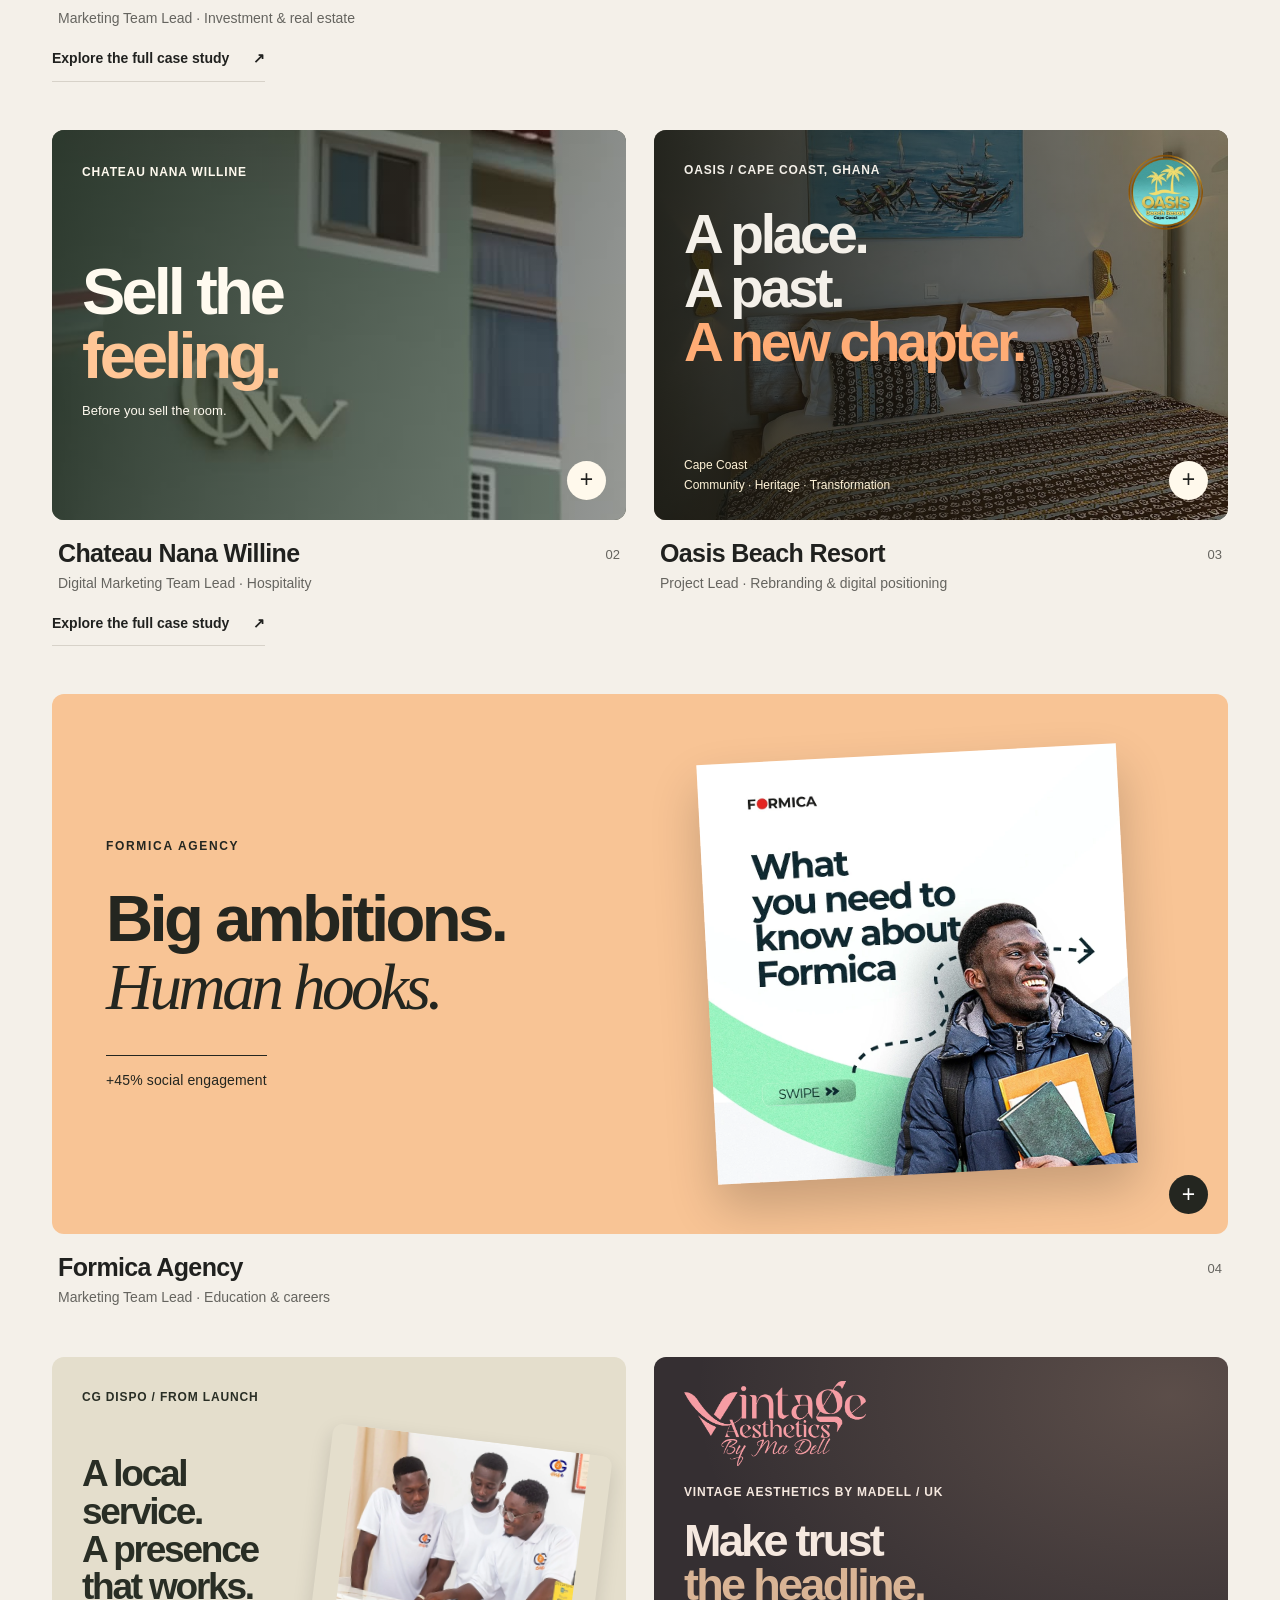
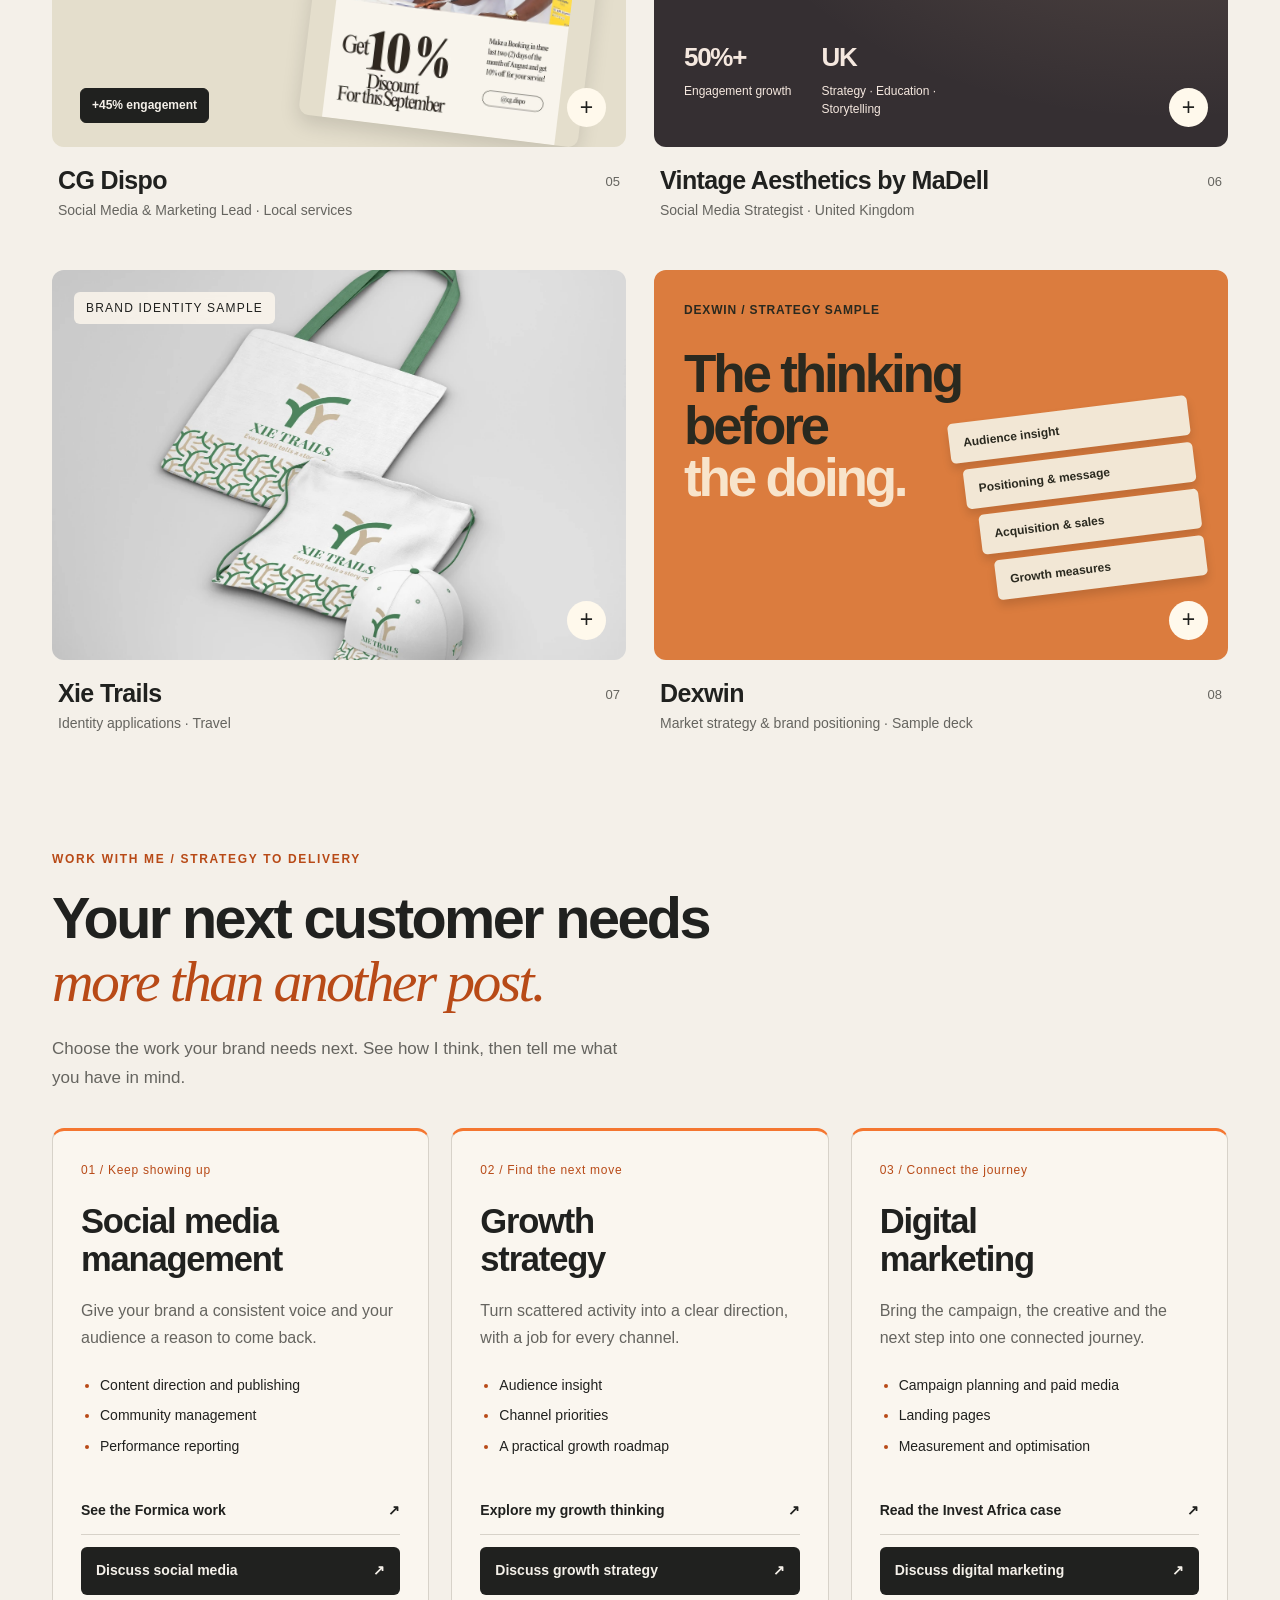
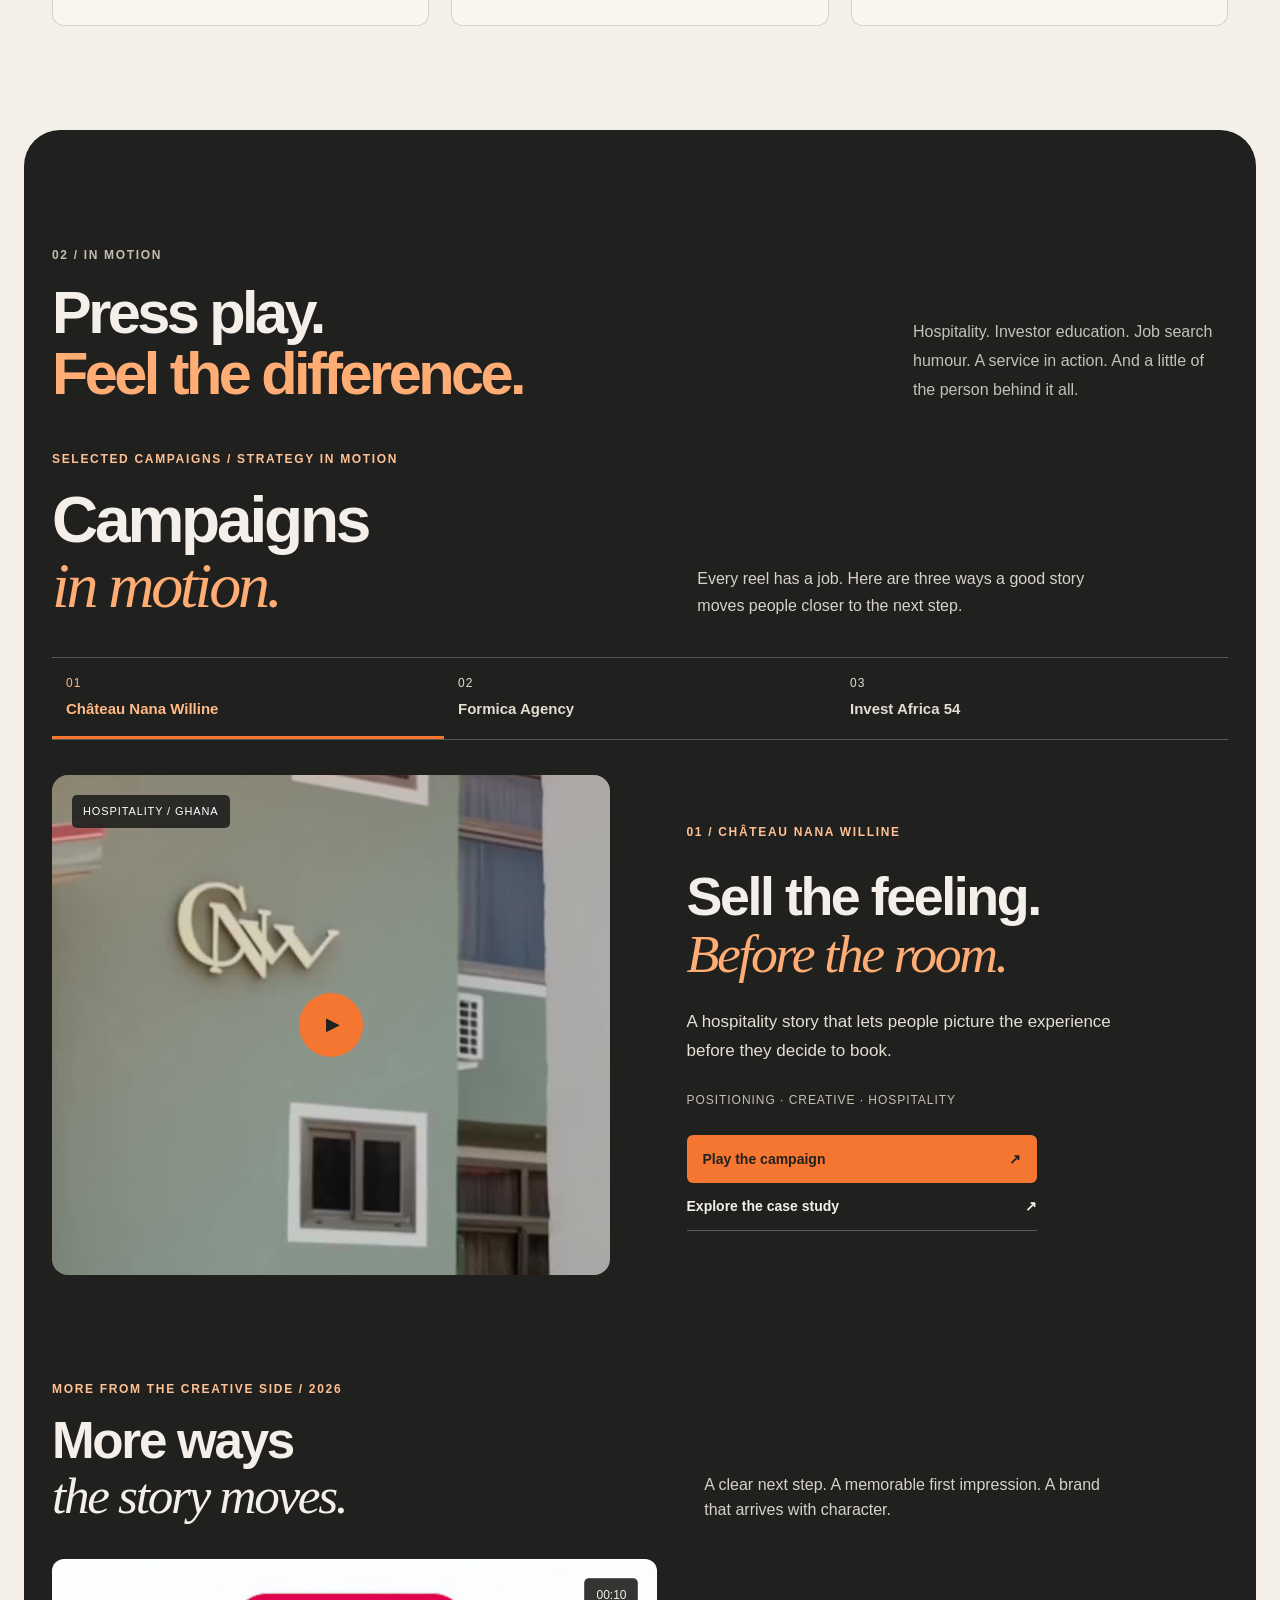
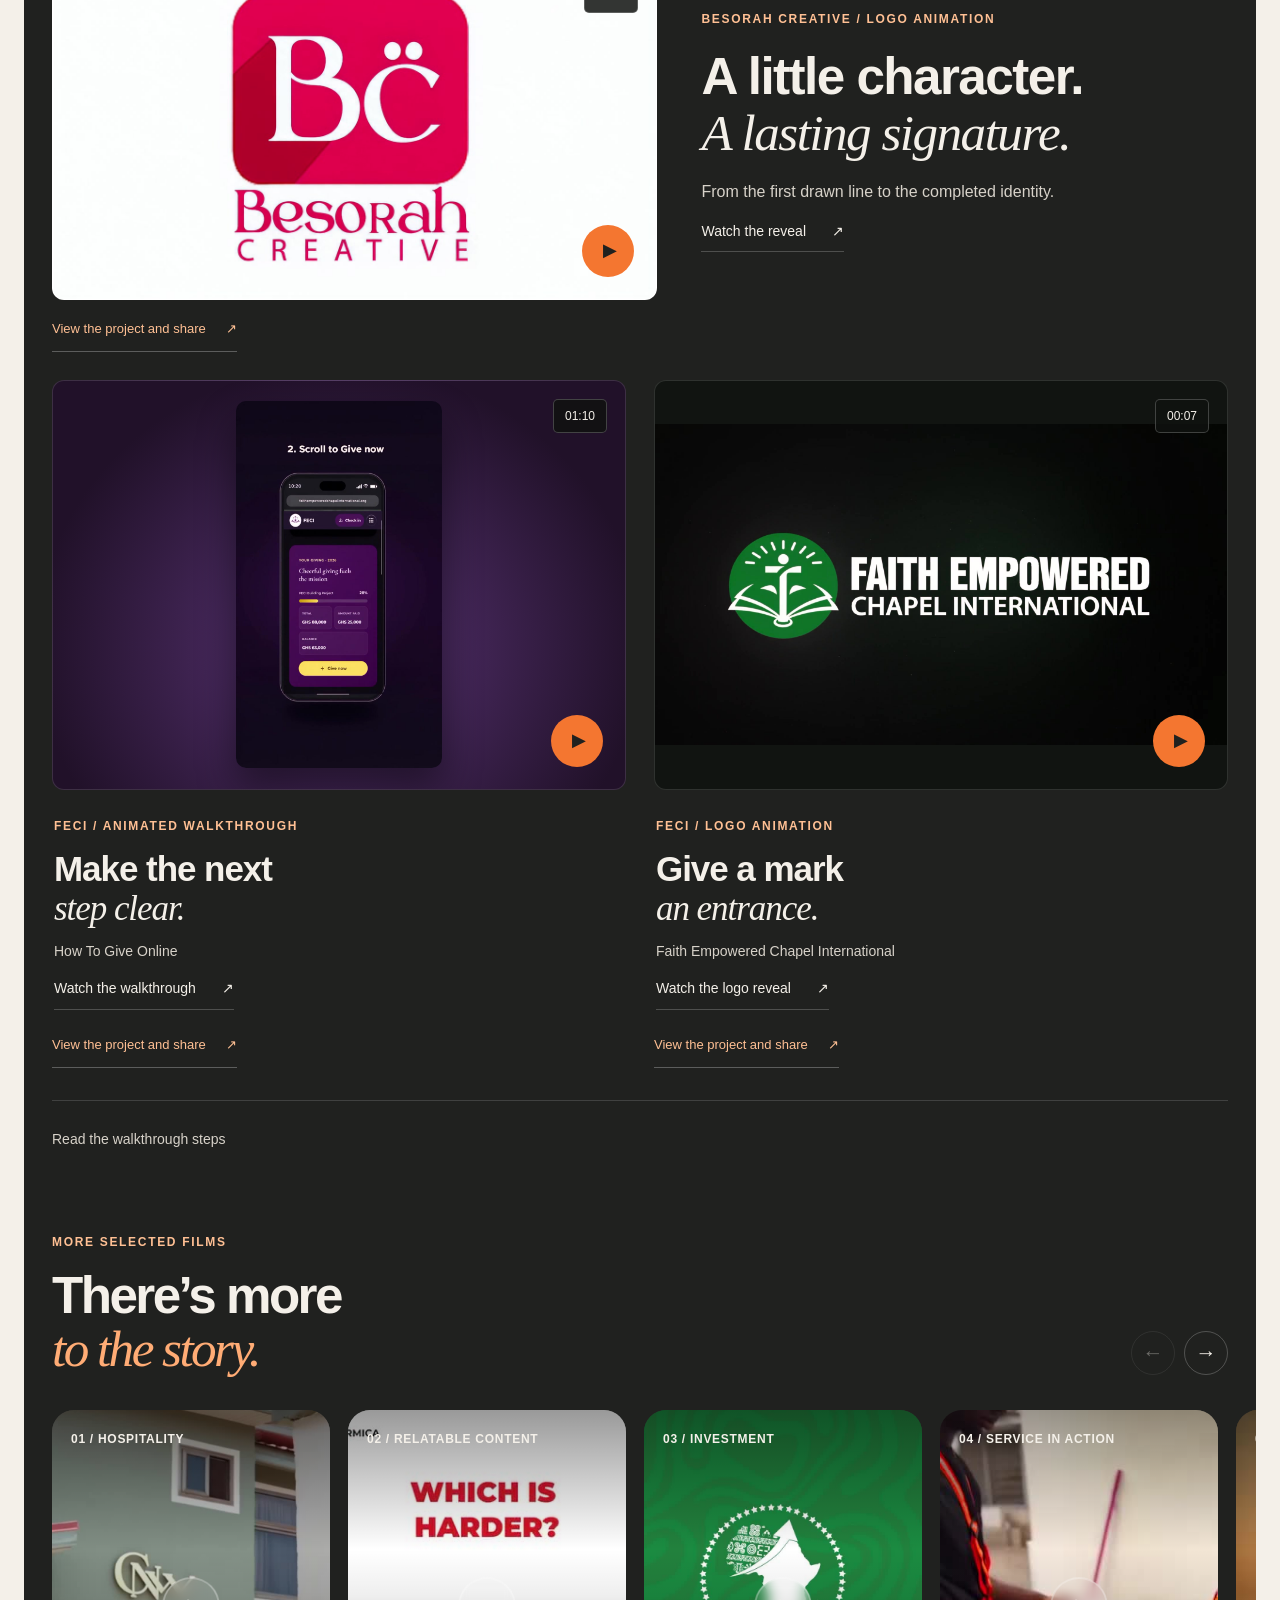
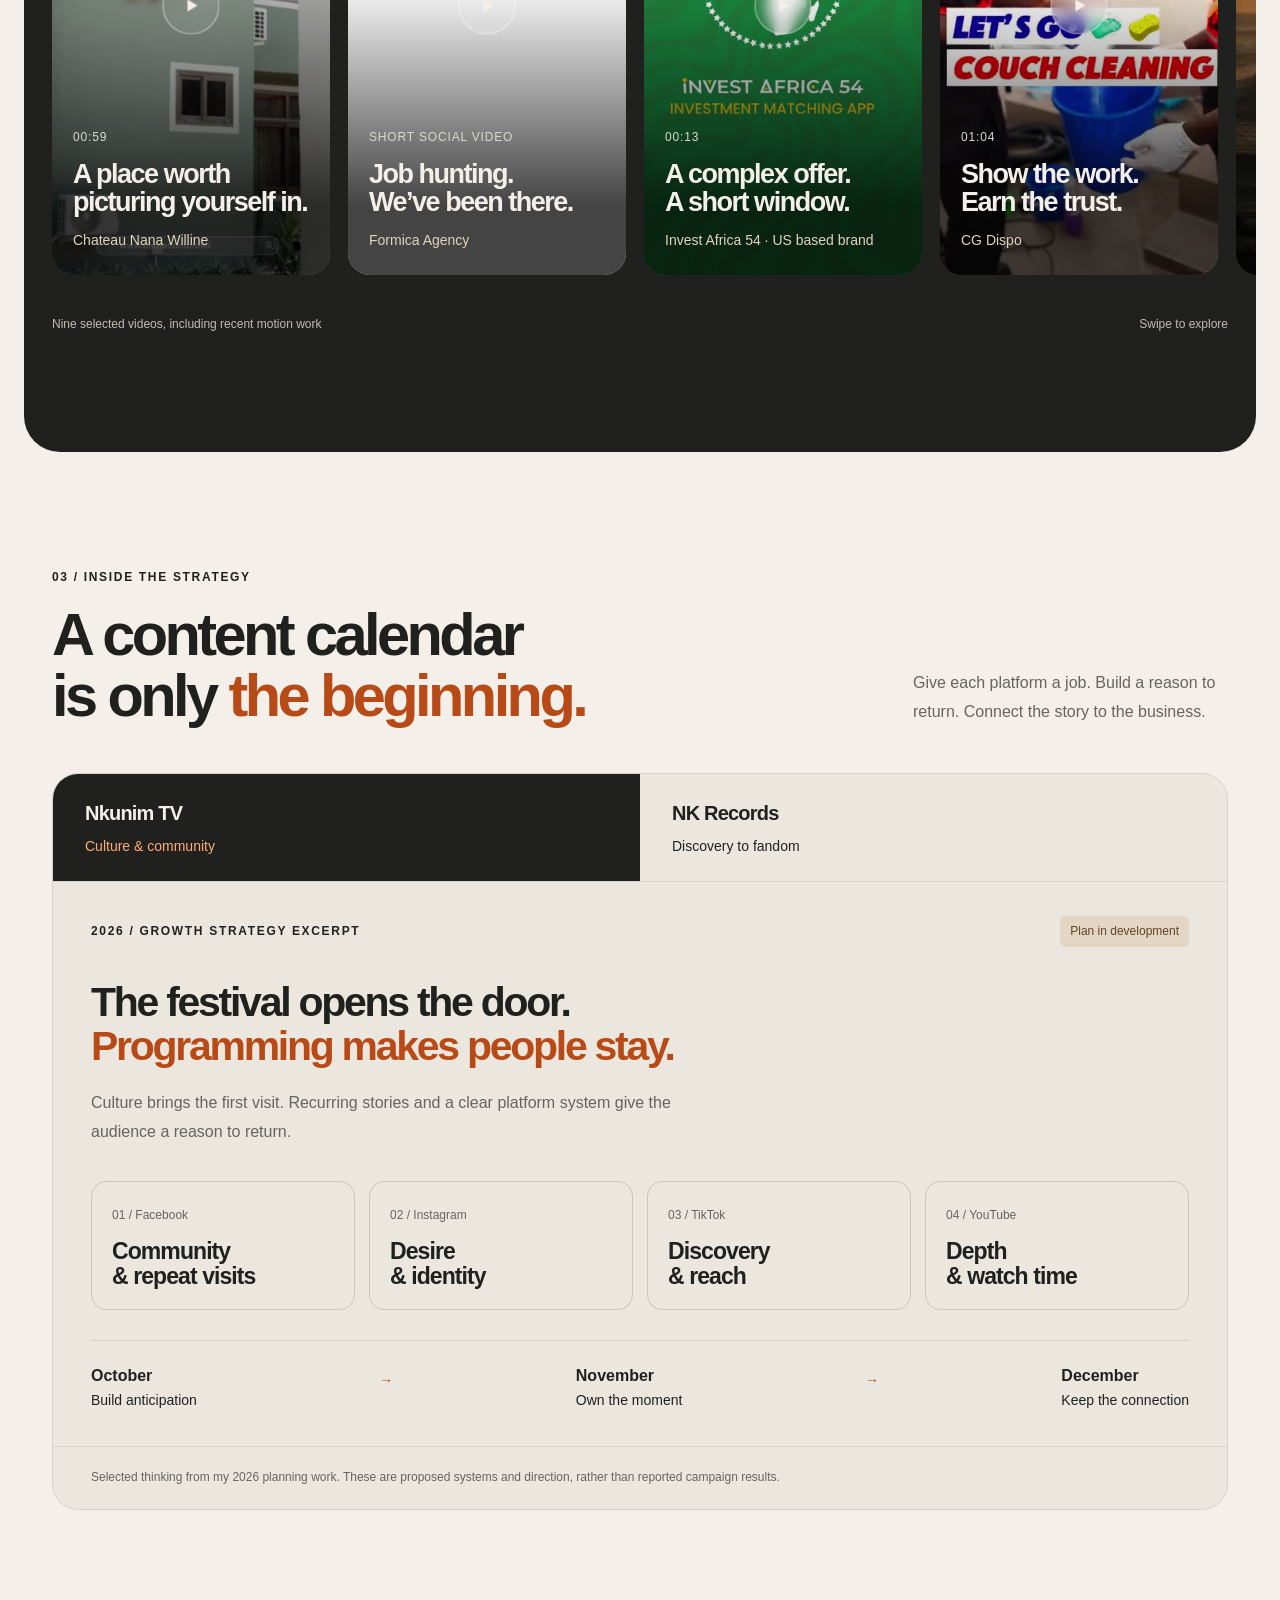
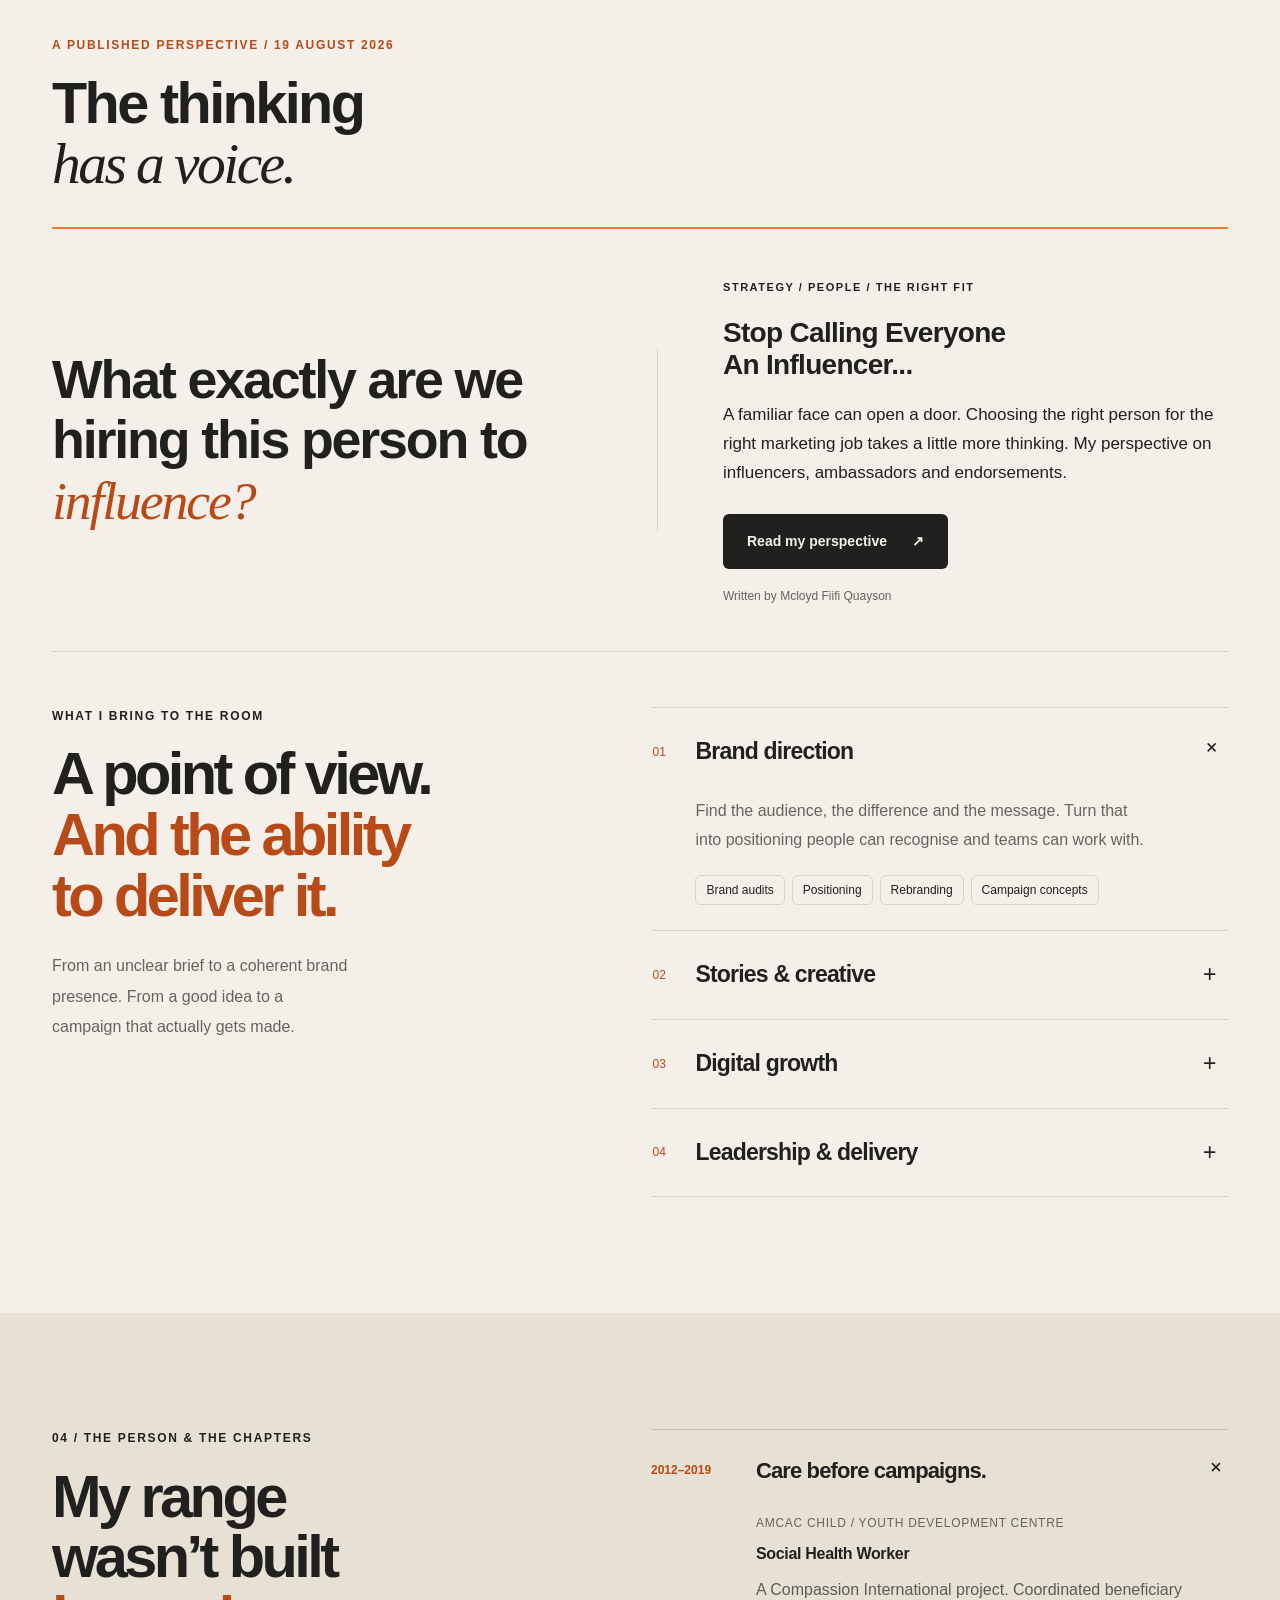
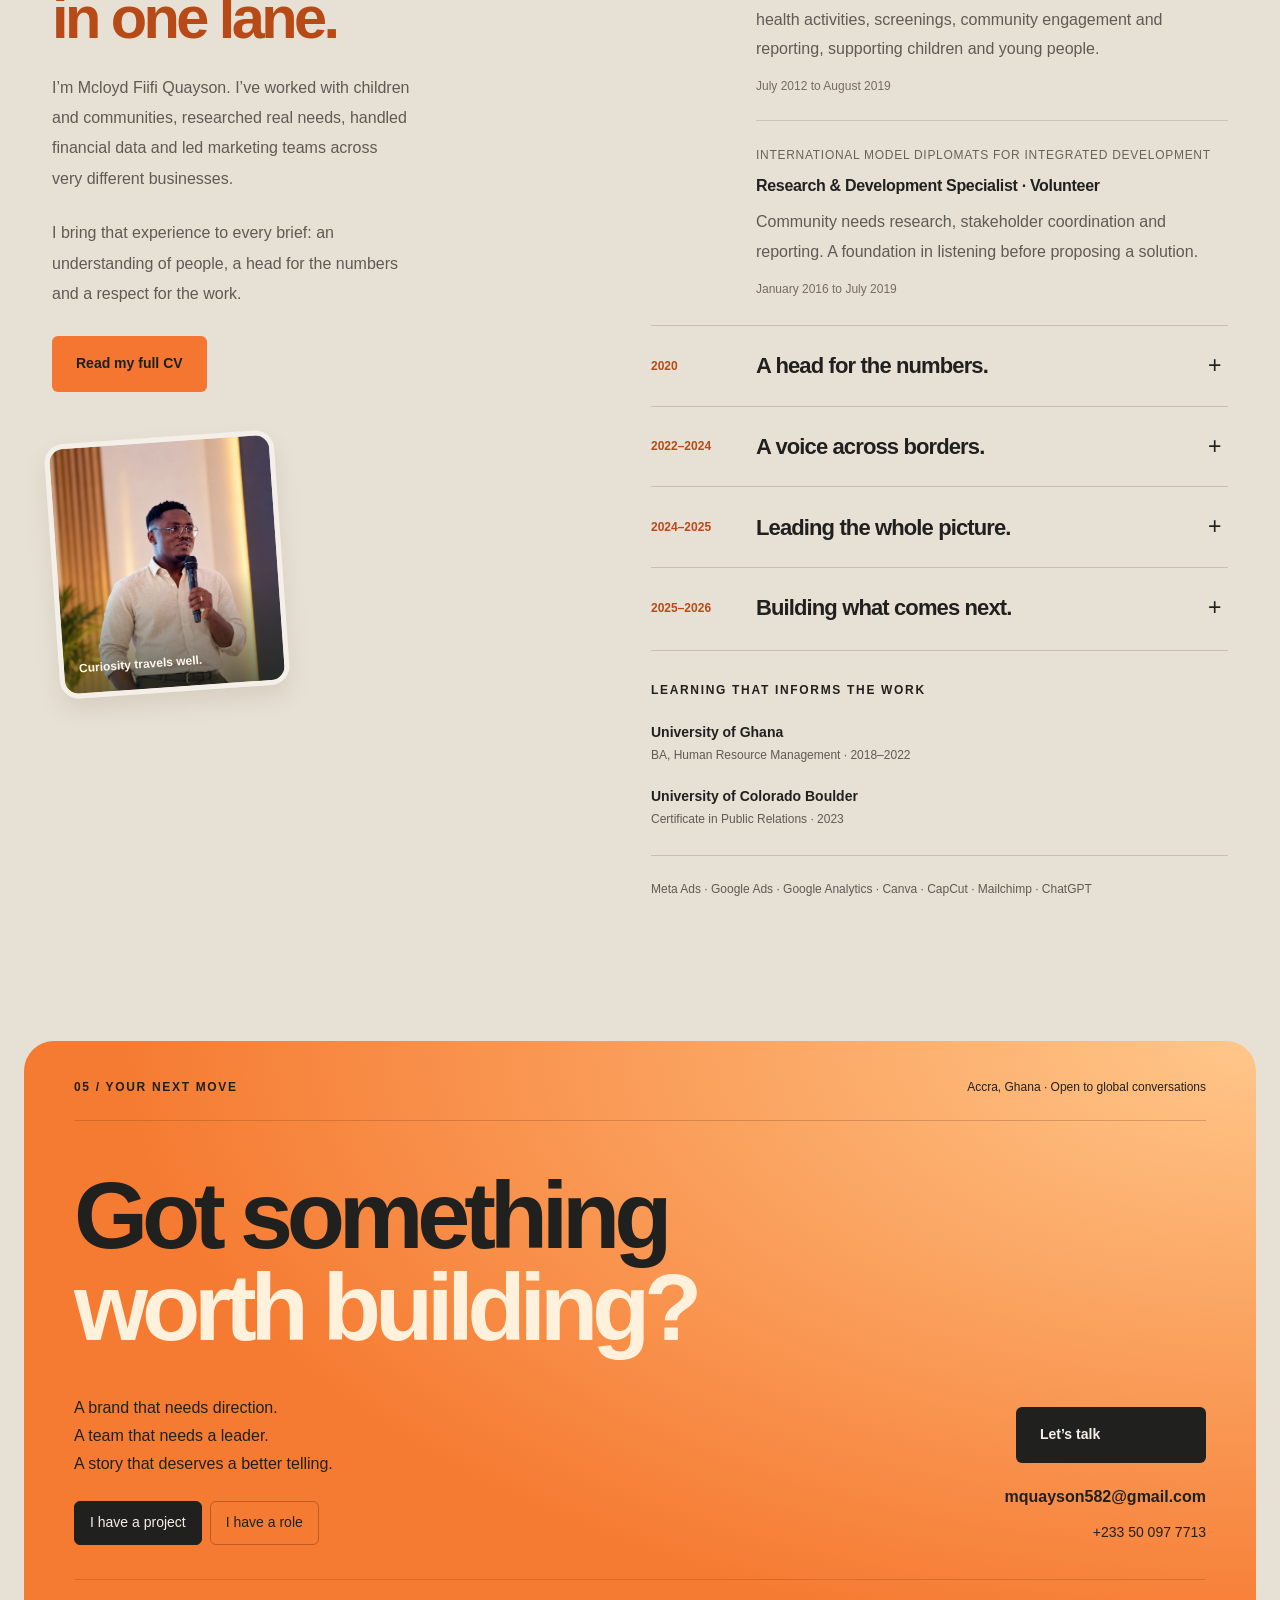
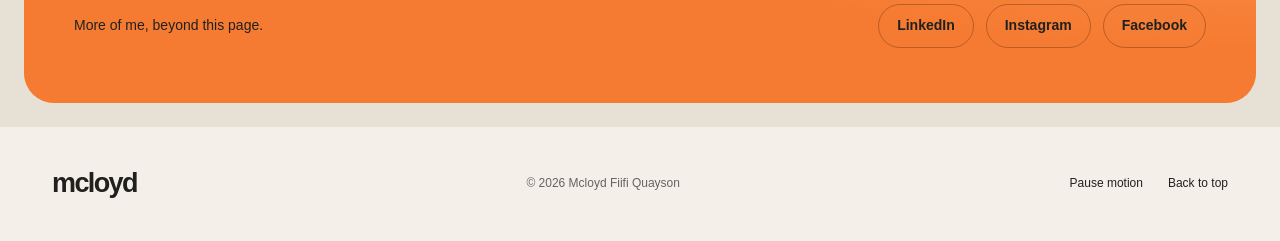
==== commit 982958dc: "Restore previous portfolio design" ====
--- a/index.html
+++ b/index.html
@@ -20,7 +20,7 @@
 <meta name="twitter:description" content="Social media management, growth strategy and digital marketing. Real campaigns, thoughtful content and a wider journey from community development to marketing leadership.">
 <meta name="twitter:image" content="https://mfquayson.github.io/Portfolio/assets/mcloyd-social-preview.jpg">
 <meta name="twitter:image:alt" content="Mcloyd Fiifi Quayson speaking at an event. Social media manager, growth manager and digital marketer.">
-<link rel="icon" href="assets/favicon.svg" type="image/svg+xml"><link rel="stylesheet" href="style.css"><link rel="stylesheet" href="editorial.css"><link rel="stylesheet" href="portfolio-updates.css?v=20261102"><link rel="stylesheet" href="attention-edit.css?v=20261102"><script src="app.js?v=20261102" defer></script>
+<link rel="icon" href="assets/favicon.svg" type="image/svg+xml"><link rel="stylesheet" href="style.css"><link rel="stylesheet" href="editorial.css"><link rel="stylesheet" href="portfolio-updates.css?v=20261102"><script src="app.js?v=20261102" defer></script>
 </head>
 <body>
 <a class="skip" href="#main">Skip to content</a><div class="scroll-progress" aria-hidden="true"></div>
@@ -28,14 +28,13 @@
 <main id="main">
 <section class="hero-shell" id="home" aria-labelledby="hero-title"><div class="hero">
 <div class="hero-top"><p>Mcloyd Fiifi Quayson</p><p>Accra roots. Global perspective.</p></div>
-<div class="hero-grid"><div class="hero-copy"><p class="eyebrow">Social Media Manager / Growth Manager / Digital Marketer</p><h1 id="hero-title"><span>A beautiful <em>brand</em> should do more than</span> <em>turn heads.</em></h1><p class="hero-description">I connect the story, the strategy and the next move.</p><div class="hero-actions"><a class="button button-orange" href="#work">See what I mean</a><a class="hero-reel-link" href="#films"><span class="play-small" aria-hidden="true"><svg viewBox="0 0 10 12" width="10" height="12" aria-hidden="true"><path d="M0 0l10 6-10 6z" fill="currentColor"/></svg></span> Watch the work</a></div></div>
+<div class="hero-grid"><div class="hero-copy"><p class="eyebrow">Social Media Manager / Growth Manager / Digital Marketer</p><h1 id="hero-title"><span>Attention<br>is nice.</span><em>Conversion<br>is nicer.</em></h1><p class="hero-description">A beautiful brand should do more than turn heads. I connect the story, the strategy and the next move.</p><div class="hero-actions"><a class="button button-orange" href="#work">See what I mean</a><a class="hero-reel-link" href="#films"><span class="play-small" aria-hidden="true"><svg viewBox="0 0 10 12" width="10" height="12" aria-hidden="true"><path d="M0 0l10 6-10 6z" fill="currentColor"/></svg></span> Watch the work</a></div></div>
 <div class="hero-studio"><div class="studio-tabs" role="tablist" aria-label="Explore Mcloyd's range"><button role="tab" id="person-tab" aria-controls="person-panel" aria-selected="true" data-scene="person">The person</button><button role="tab" id="creative-tab" aria-controls="creative-panel" aria-selected="false" tabindex="-1" data-scene="creative">The creative</button><button role="tab" id="thinking-tab" aria-controls="thinking-panel" aria-selected="false" tabindex="-1" data-scene="thinking">The thinking</button></div>
-<div class="studio-stage"><div class="studio-panel person-panel" id="person-panel" role="tabpanel" aria-labelledby="person-tab"><div class="portrait-orbit" aria-hidden="true"></div><div class="attention-panel attention-panel-orange" aria-hidden="true"></div><div class="attention-panel attention-panel-dark" aria-hidden="true"><span>Strategy.<br>Stories.<br>People.<br><i>Progress.</i></span></div><div class="portrait-card"><img src="assets/mcloyd.webp" alt="Mcloyd Fiifi Quayson speaking into a microphone at an event" width="1024" height="1536" fetchpriority="high"><div class="portrait-caption"><span>THE NAME BEHIND THE WORK</span><strong>Mcloyd.<br>Good to meet you.</strong></div></div><div class="studio-note note-top"><span>Strategy in the head.</span><b>Creativity in the hands.</b></div><a class="studio-note note-bottom" href="#journey"><span>More than a marketer</span><b>Explore my range</b></a></div>
+<div class="studio-stage"><div class="studio-panel person-panel" id="person-panel" role="tabpanel" aria-labelledby="person-tab"><div class="portrait-orbit" aria-hidden="true"></div><div class="portrait-card"><img src="assets/mcloyd.webp" alt="Mcloyd Fiifi Quayson speaking into a microphone at an event" width="1024" height="1536" fetchpriority="high"><div class="portrait-caption"><span>THE NAME BEHIND THE WORK</span><strong>Mcloyd.<br>Good to meet you.</strong></div></div><div class="studio-note note-top"><span>Strategy in the head.</span><b>Creativity in the hands.</b></div><a class="studio-note note-bottom" href="#journey"><span>More than a marketer</span><b>Explore my range</b></a></div>
 <div class="studio-panel creative-panel" id="creative-panel" role="tabpanel" aria-labelledby="creative-tab" hidden><div class="creative-stack"><img src="assets/xie.webp" alt="Xie Trails identity applied to travel merchandise" width="1440" height="1600"><img src="assets/hotel.webp" alt="Chateau Nana Willine seasonal booking creative" width="1080" height="1080"></div><div class="studio-note note-bottom"><span>From identity to the feed.</span><b>A story people can see.</b></div><a class="scene-link" href="#films">See it in motion</a></div>
 <div class="studio-panel thinking-panel" id="thinking-panel" role="tabpanel" aria-labelledby="thinking-tab" hidden><div class="thinking-card"><span>BEFORE THE POST.</span><p>Who cares?<br>Why now?<br><em>What next?</em></p><div class="thinking-flow"><span>Audience</span><i aria-hidden="true">→</i><span>Story</span><i aria-hidden="true">→</i><span>Action</span></div></div><div class="studio-note note-bottom"><span>Not every platform has the same job.</span><b>Give the work a direction.</b></div><a class="scene-link" href="#thinking">Inside the strategy</a></div></div>
 <div class="studio-bottom"><span>7+ years in digital marketing</span><span>With a much wider story</span></div></div></div>
 <div class="hero-bottom"><span>Strategy with range. Creative with a pulse.</span><a href="#footprint">Keep going</a><span>Selected work / 2026</span></div></div></section>
-<section class="attention-selected" aria-labelledby="attention-selected-title"><div class="wrap attention-selected-inner"><div class="attention-selected-heading reveal"><div><p class="eyebrow">Selected work / A closer look</p><h2 id="attention-selected-title">Campaigns with<br>a bigger <em>why.</em></h2></div><p>Ideas, content and campaigns that connect people to what matters. <a href="#work">Explore all projects <span aria-hidden="true">↗</span></a></p></div><div class="attention-projects"><a class="attention-project reveal" href="work/invest-africa-54/"><span class="attention-image"><img src="assets/invest.webp" alt="Invest Africa 54 educational campaign creative" width="1080" height="1080" loading="lazy"></span><span class="attention-project-label"><span>01 / Invest Africa 54</span><span aria-hidden="true">↗</span></span></a><a class="attention-project reveal" href="#formica-work"><span class="attention-image"><img src="assets/formica.webp" alt="Formica Agency social campaign creative" width="1080" height="1080" loading="lazy"></span><span class="attention-project-label"><span>02 / Formica Agency</span><span aria-hidden="true">↗</span></span></a><a class="attention-project reveal" href="work/chateau-nana-willine/"><span class="attention-image"><img src="assets/hotel.webp" alt="Chateau Nana Willine hospitality campaign creative" width="1080" height="1080" loading="lazy"></span><span class="attention-project-label"><span>03 / Chateau Nana Willine</span><span aria-hidden="true">↗</span></span></a></div></div></section>
 <section class="footprint wrap" id="footprint" aria-label="International brand experience"><div class="footprint-intro"><span class="eyebrow">Brands across borders</span><p>Based in Ghana.<br>Thinking beyond it.</p></div><div><span class="country-code">GH</span><strong>Ghana</strong><p>Marketing, hospitality<br>& community development</p></div><div><span class="country-code">US</span><strong>United States</strong><p>Invest Africa 54<br>US based brand</p></div><div><span class="country-code">UK</span><strong>United Kingdom</strong><p>Vintage Aesthetics<br>& Allffa Marketplace</p></div><div><span class="country-code">NG</span><strong>Nigeria</strong><p>MPN Aesthetics Clinic<br>Social media growth</p></div></section>
 <section class="impact wrap section-space" aria-labelledby="impact-title"><div class="section-heading reveal"><div><p class="eyebrow">The impact / Selected career results</p><h2 id="impact-title">Good ideas.<br><span>Real movement.</span></h2></div><p>The creative gets the attention. The work behind it earns the result.</p></div><div class="metric-grid reveal"><div class="metric"><span class="metric-org">TBanks Media</span><strong>70<span>%</span></strong><p>Increase in audience engagement<br>as Head of Marketing</p></div><div class="metric"><span class="metric-org">Invest Africa 54 / US based</span><strong>35<span>%</span></strong><p>Growth in website traffic<br>through SEO and landing pages</p></div><div class="metric"><span class="metric-org">Formica Agency</span><strong>45<span>%</span></strong><p>Increase in social engagement<br>through content strategy</p></div><div class="metric metric-orange"><span class="metric-org">Invest Africa 54</span><strong>$1.5<span>M+</span></strong><p>Projected deal value supported<br>by proposals and marketing decks</p></div></div><p class="source-note">Results recorded in my CV and campaign examples. The deal figure is projected pipeline value.</p></section>
 <section class="range-intro wrap reveal" aria-labelledby="range-title"><div class="range-title"><p class="eyebrow">A wider lens</p><h2 id="range-title">I understood people<br>before I started<br><span>marketing to them.</span></h2></div><div class="range-context"><span class="range-stamp" aria-hidden="true">PEOPLE<br>FIRST.<br>ALWAYS.</span><p>My journey began in child and community development at AMCAC, a Compassion International project. Research, finance and marketing leadership followed.</p><p>That range matters. Behind every audience is a person. Behind every metric is a decision. I bring both into the room.</p><a class="text-link" href="#journey">The chapters behind the work</a></div></section>
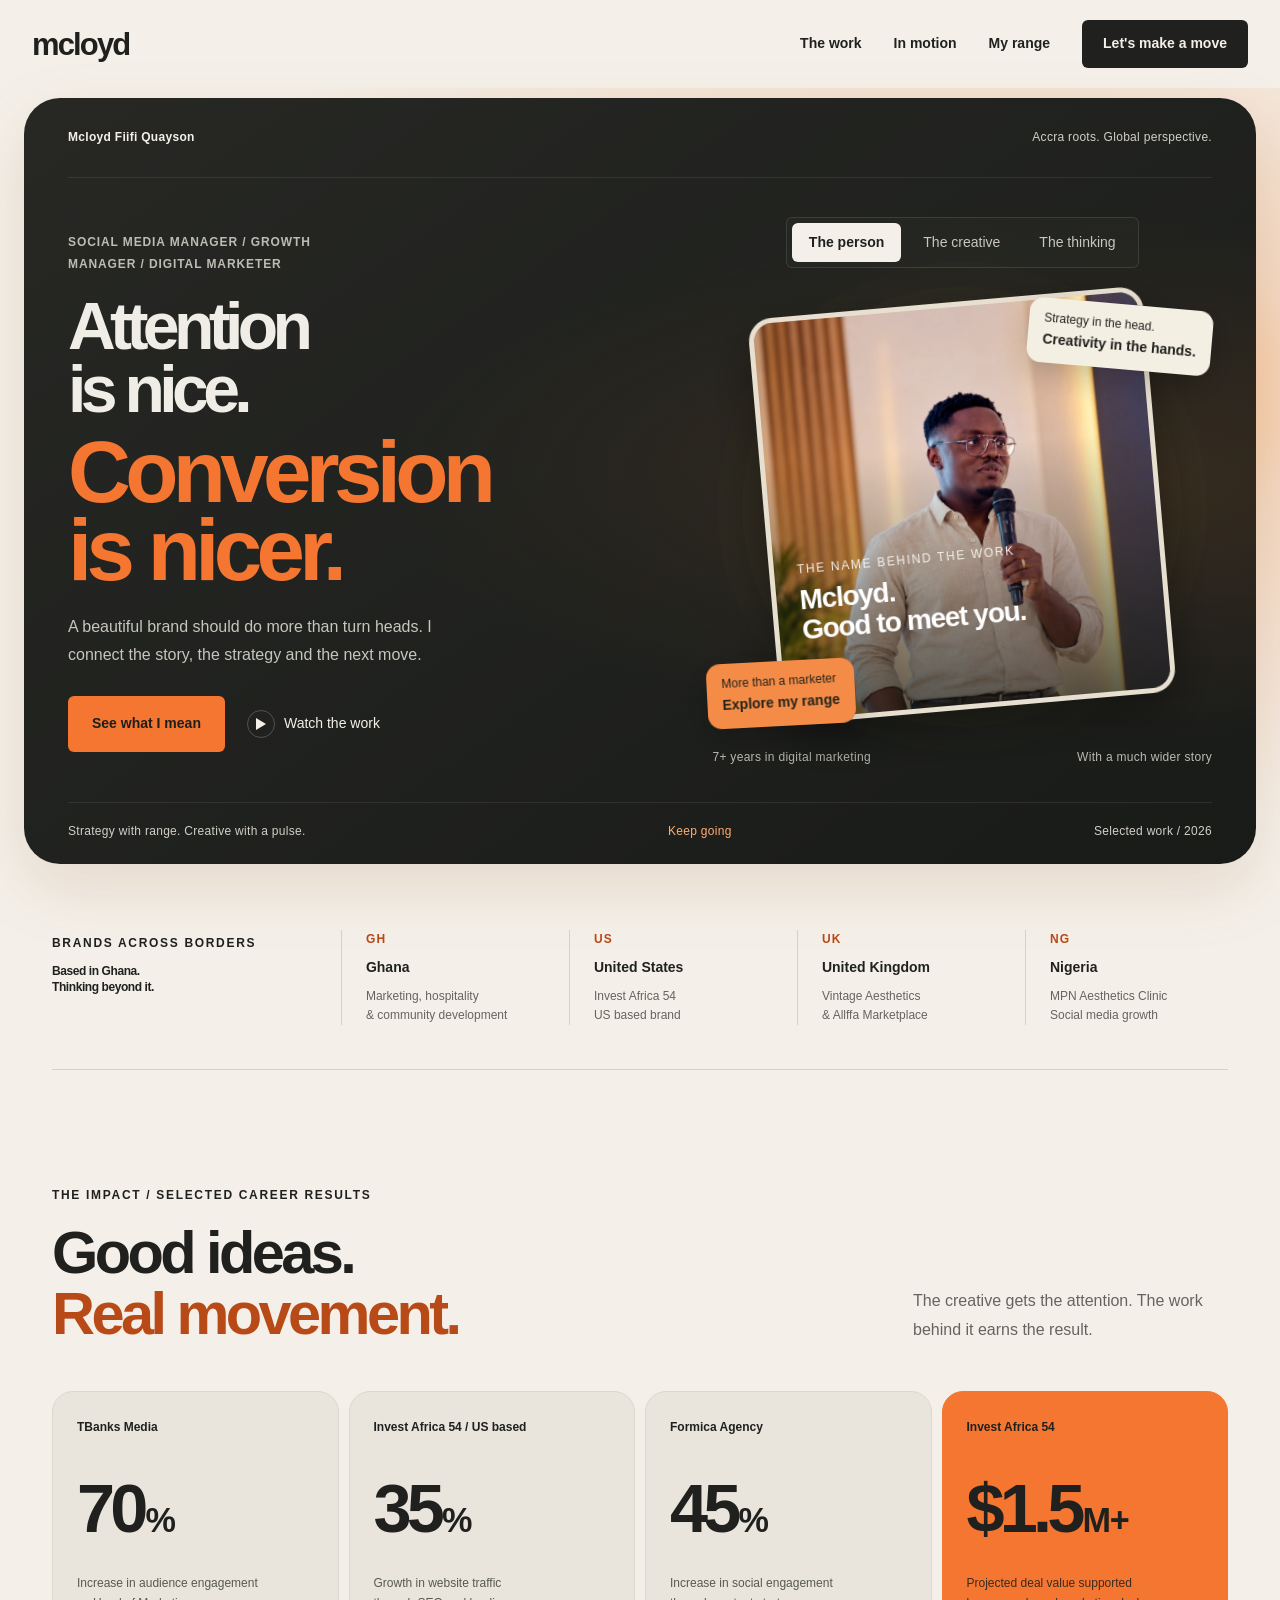
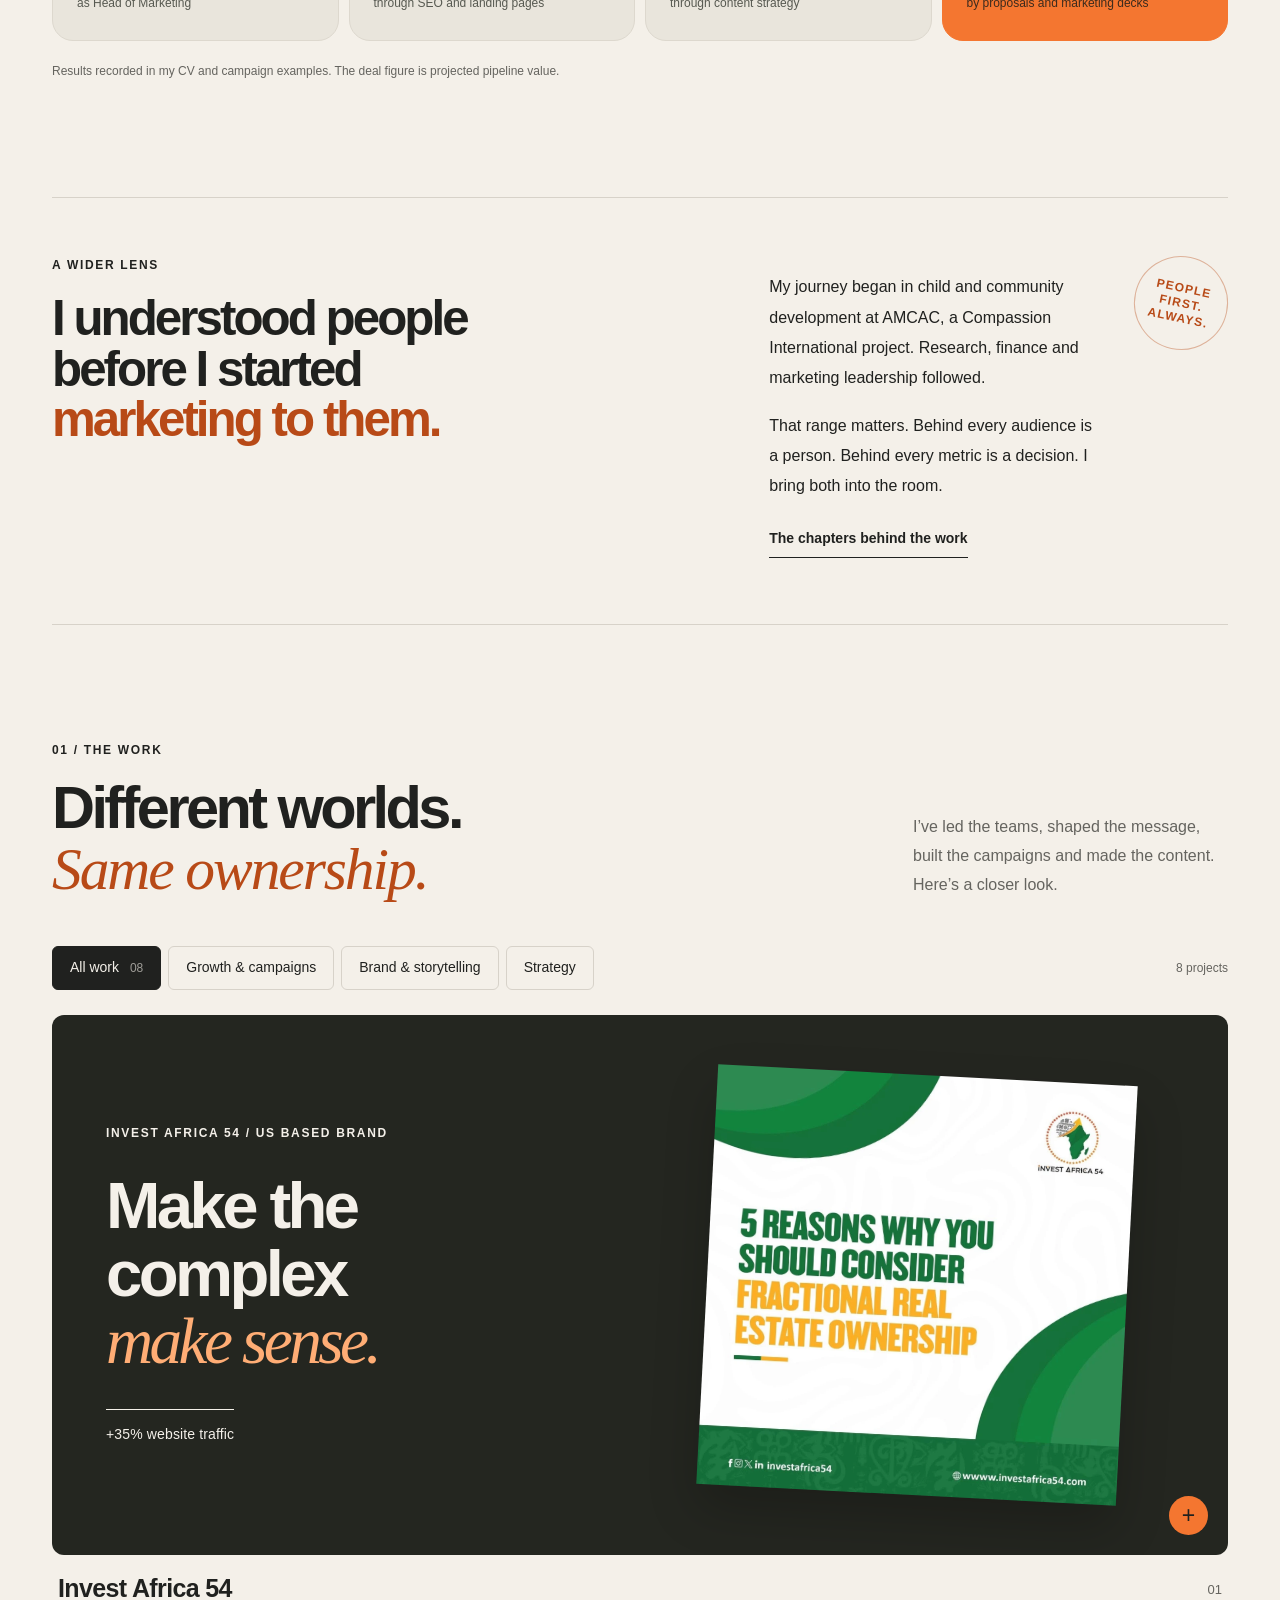
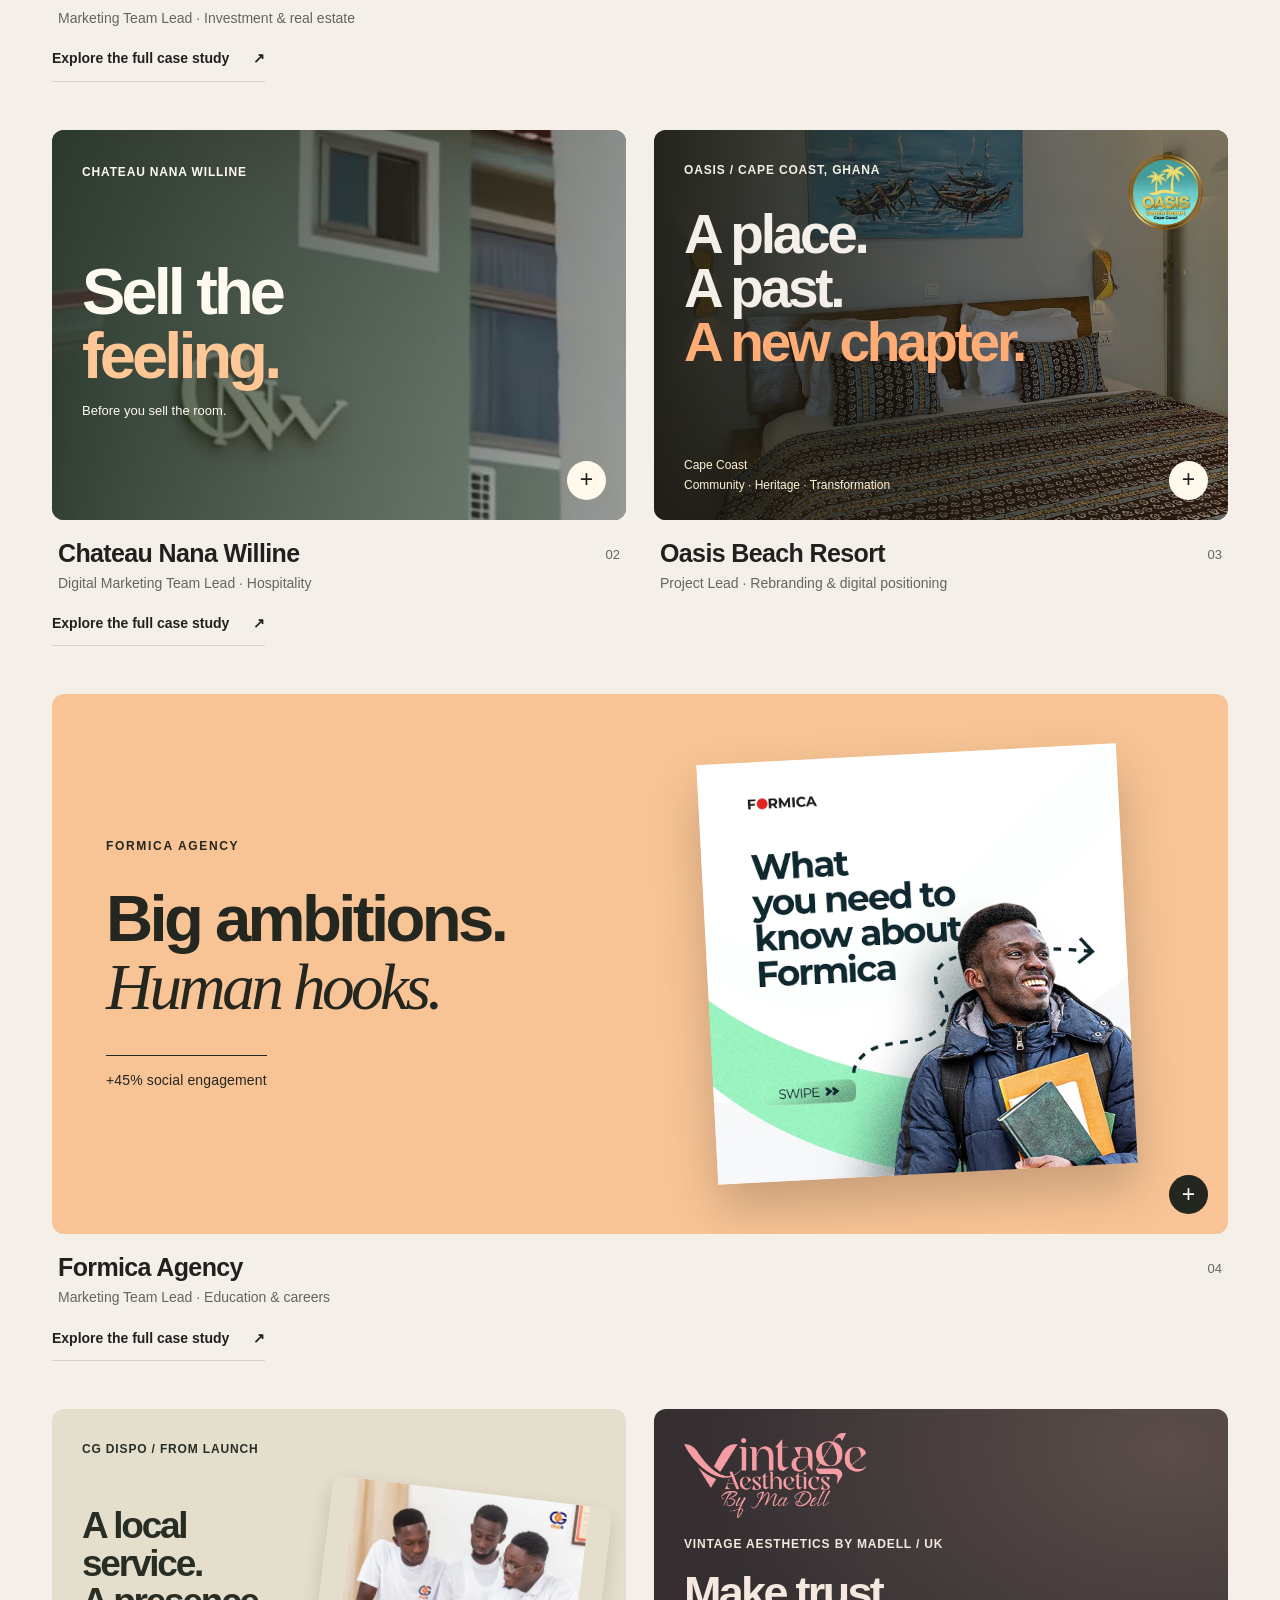
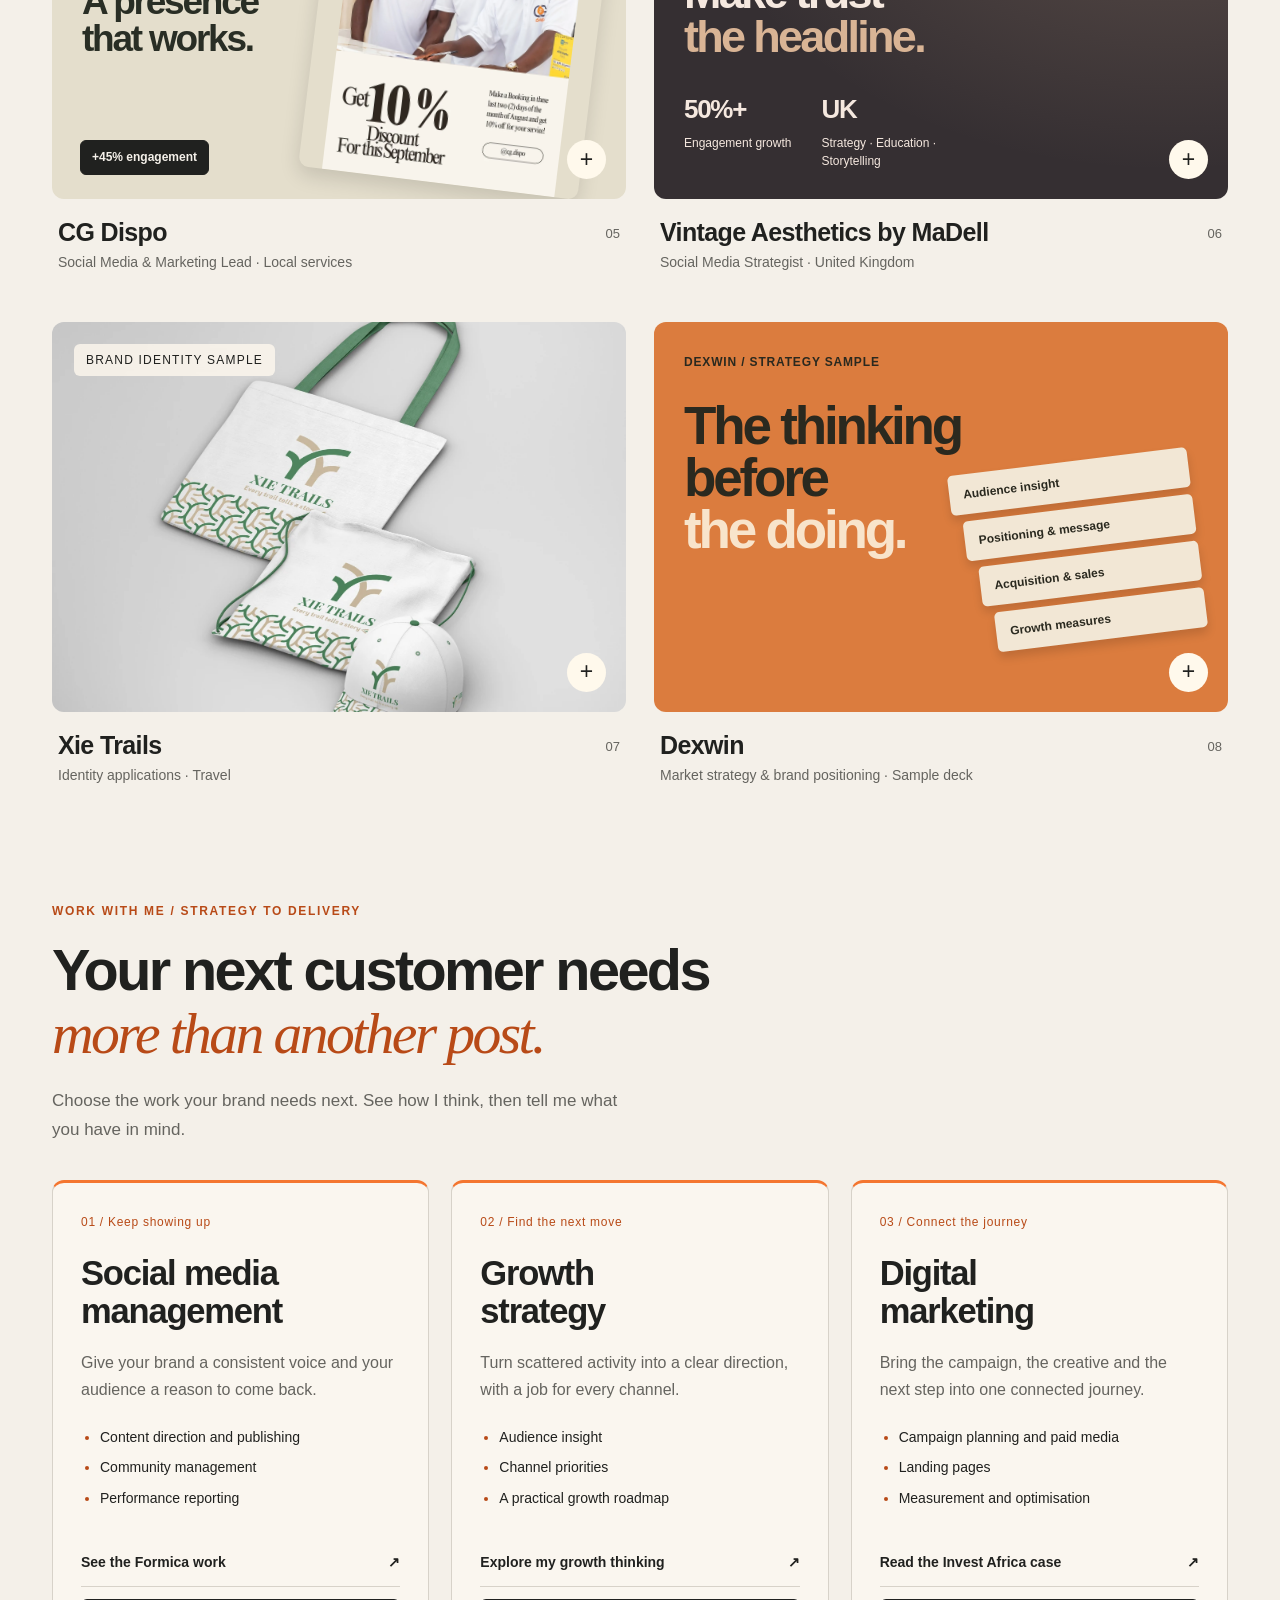
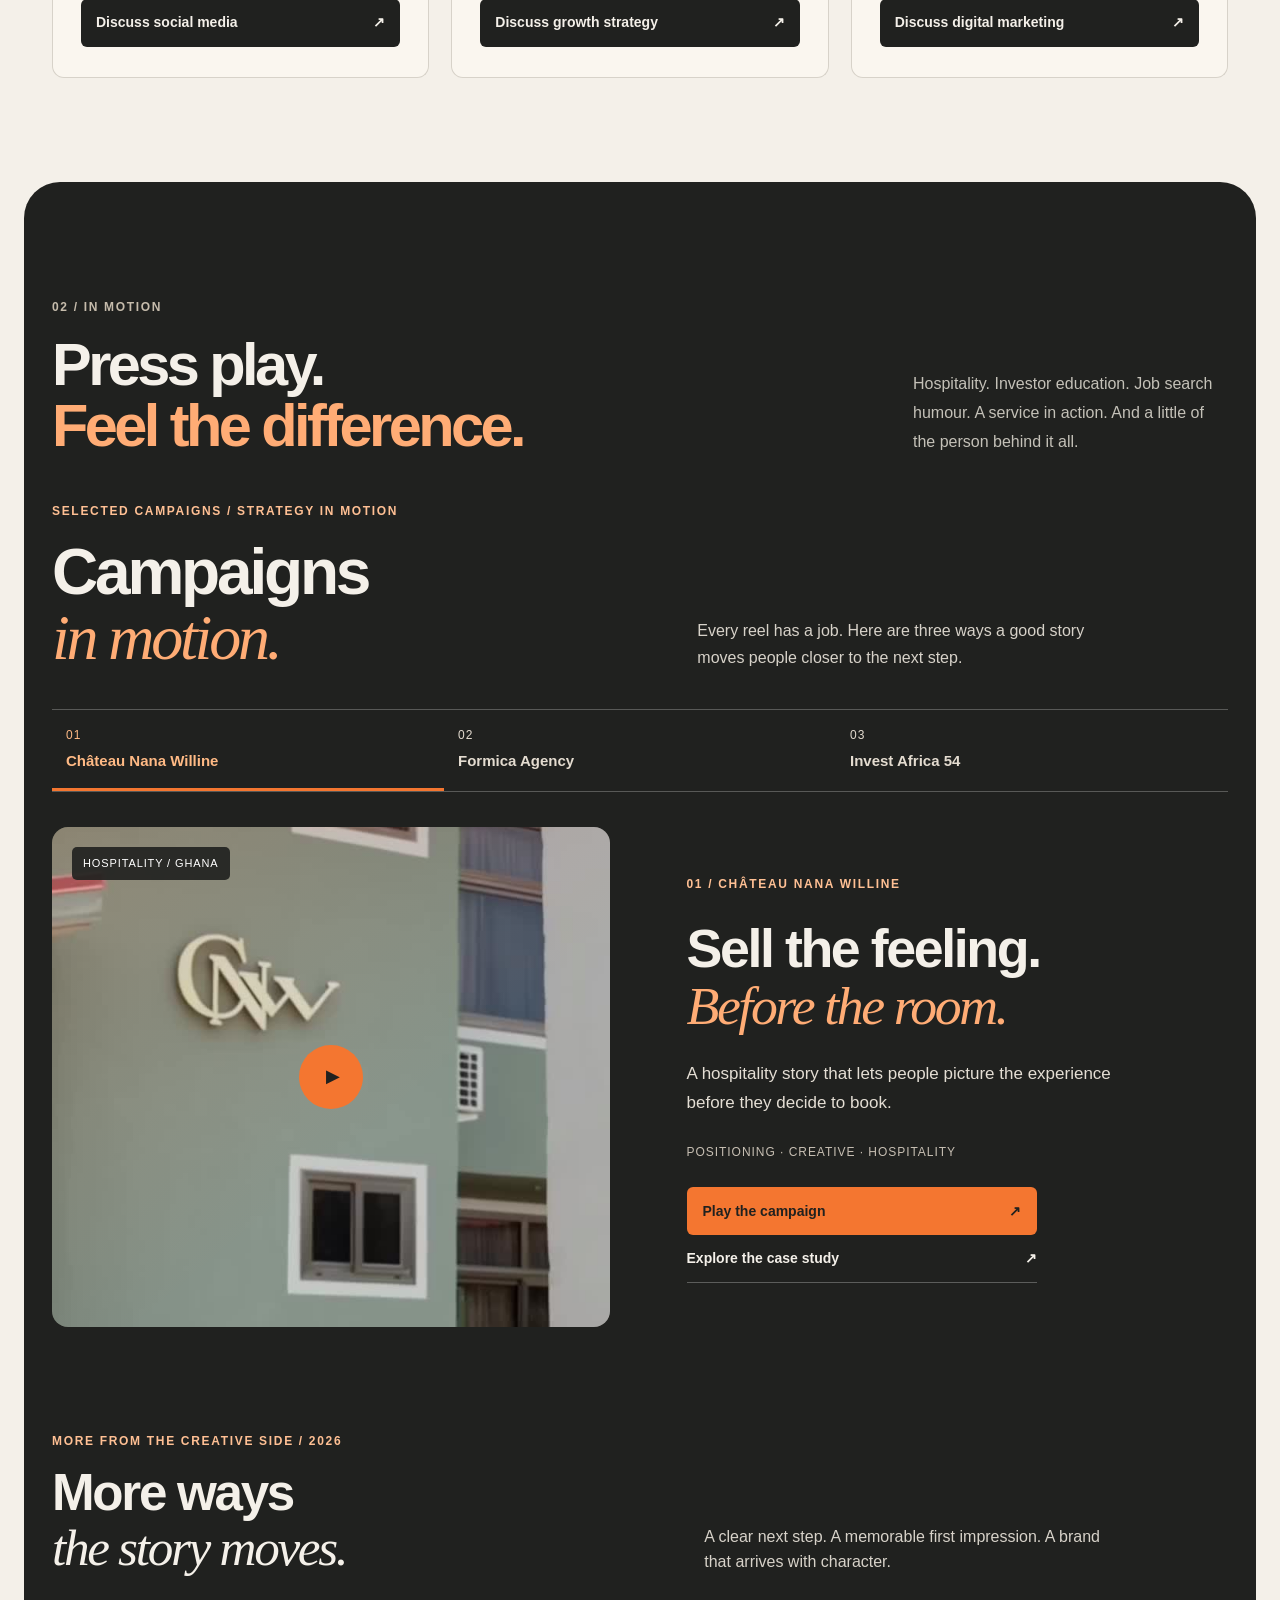
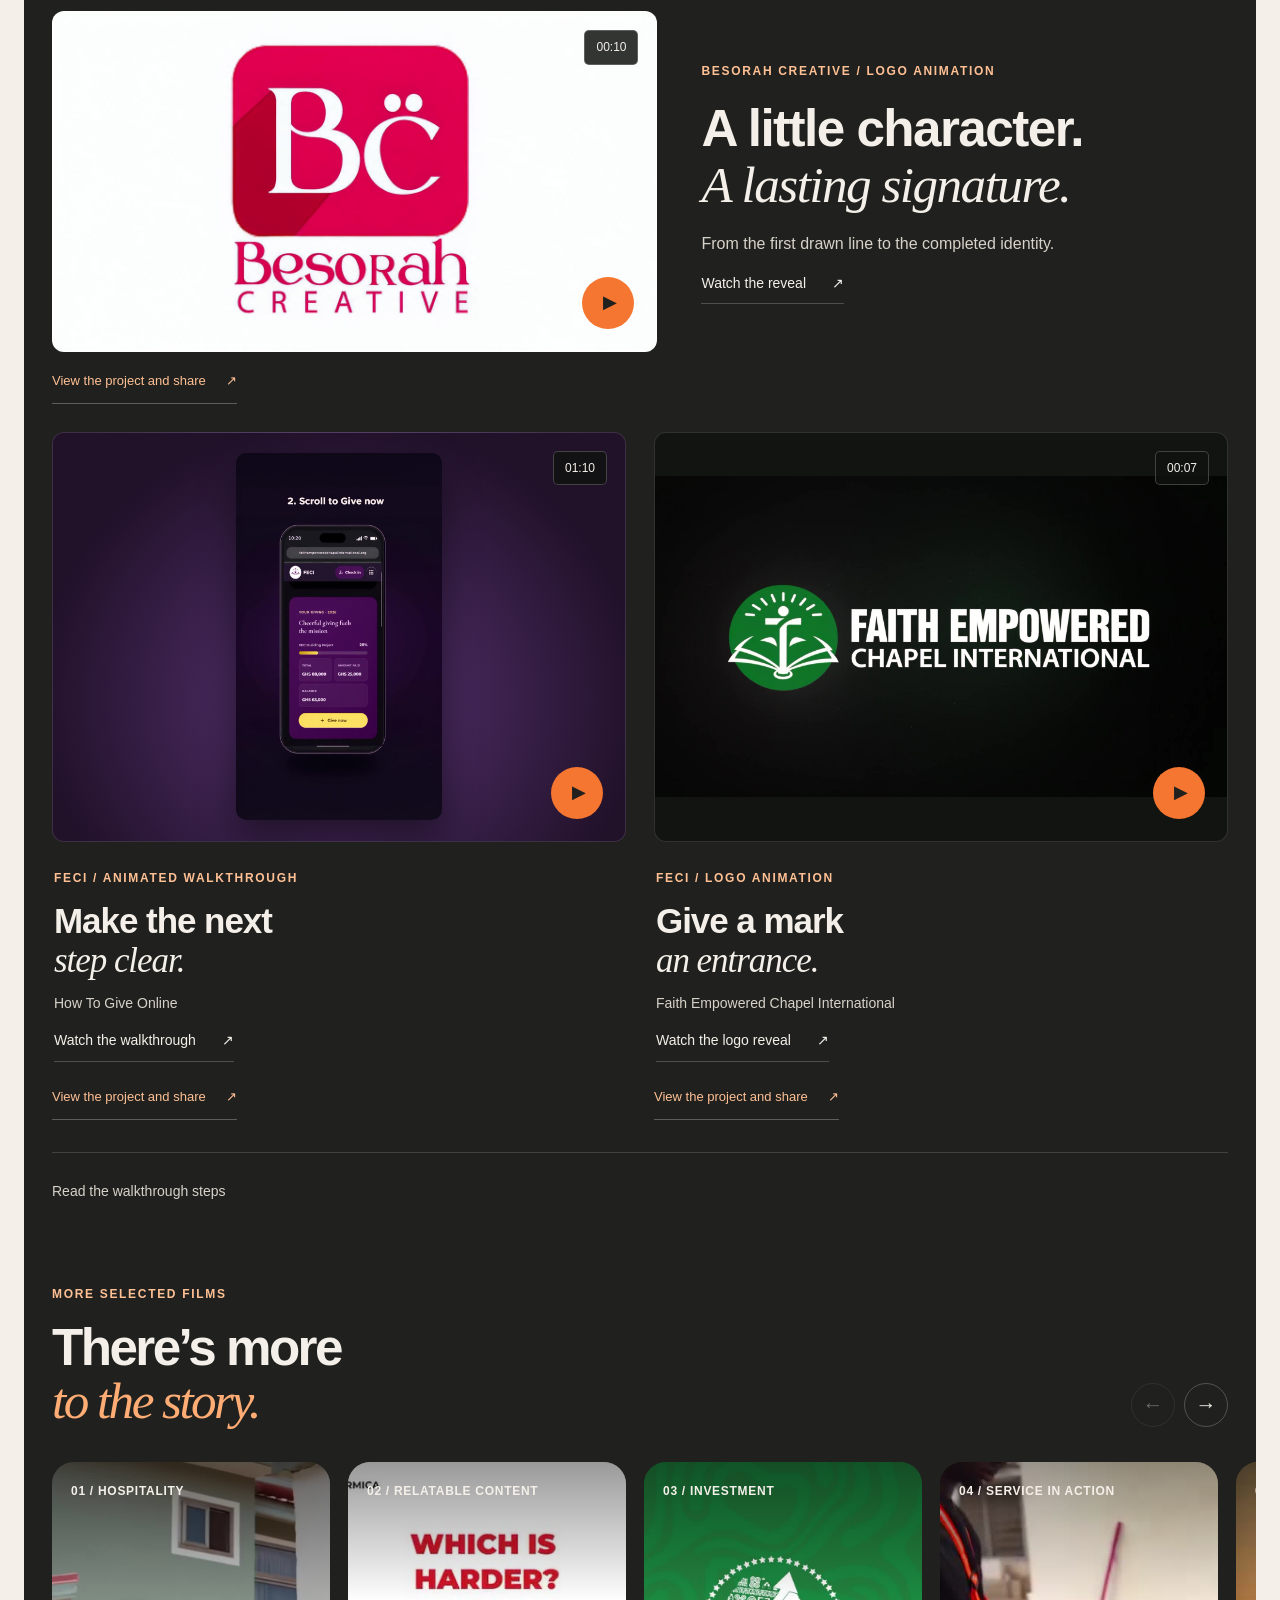
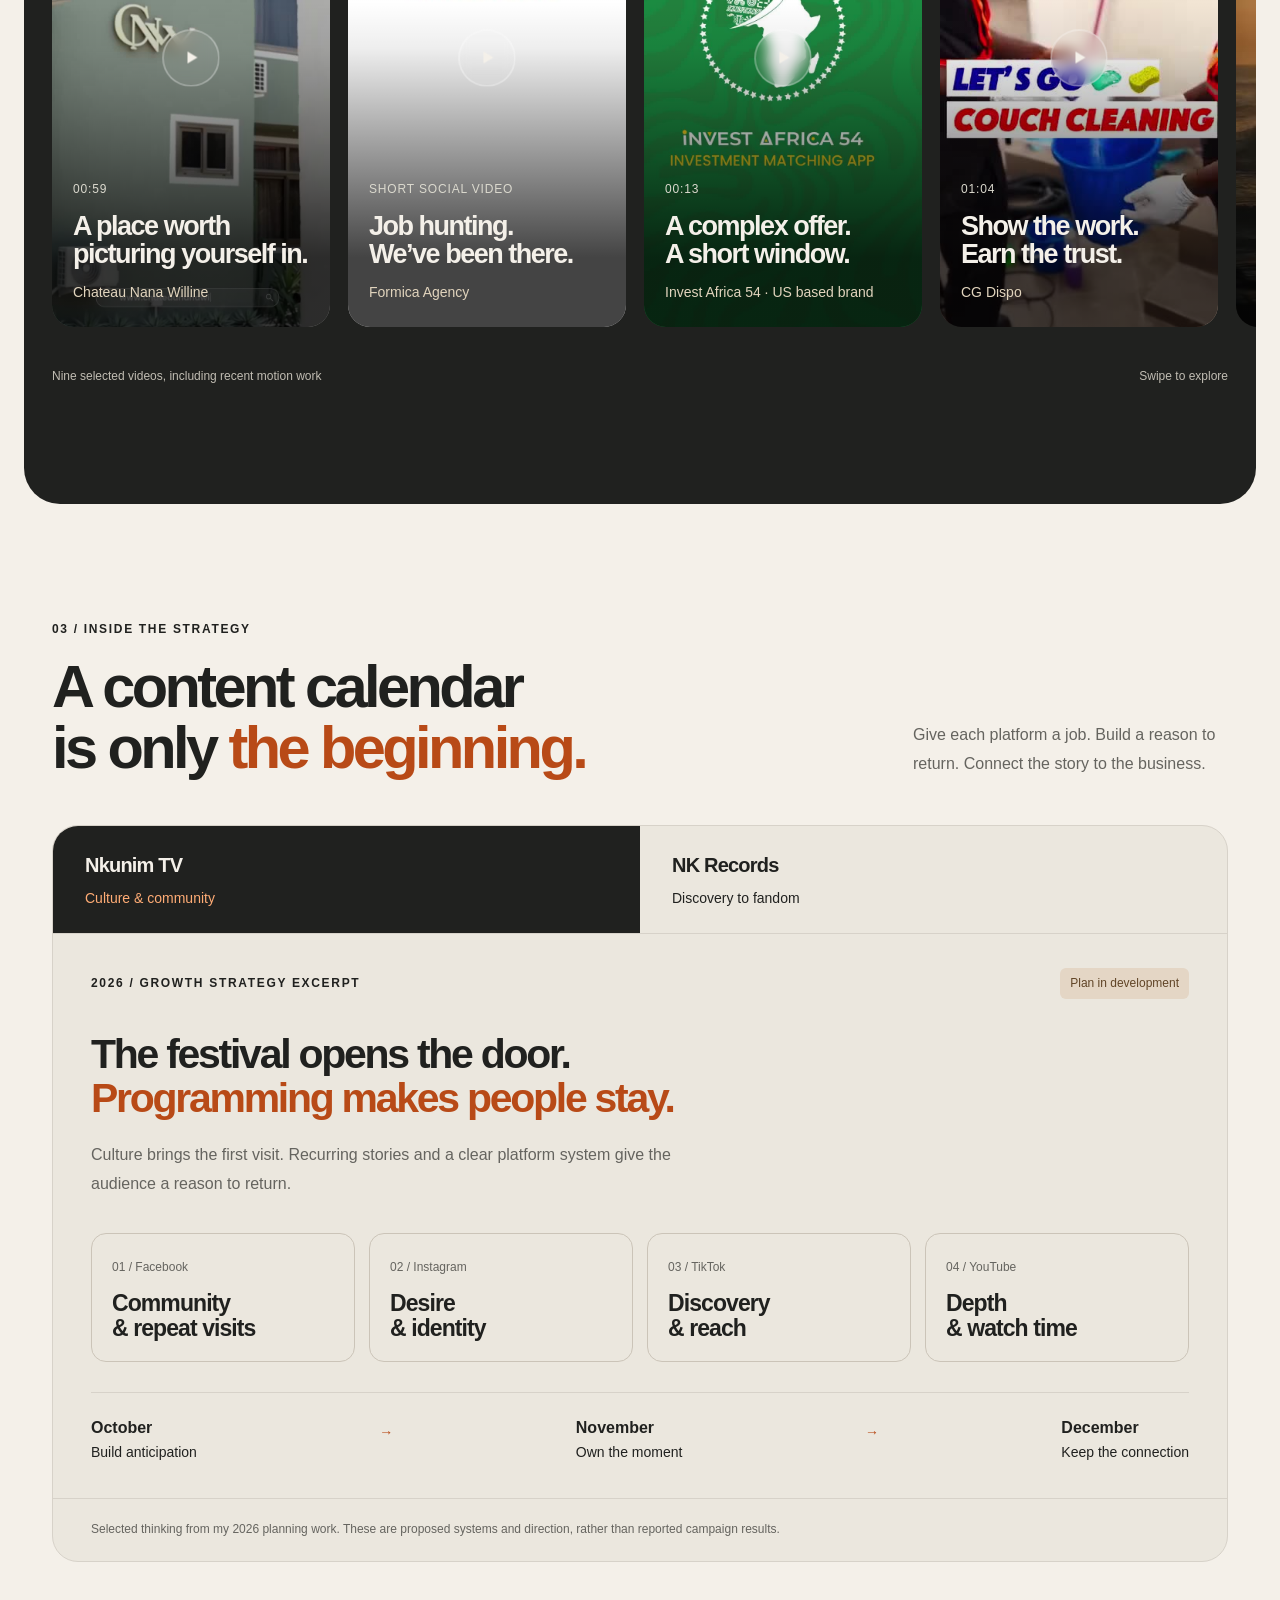
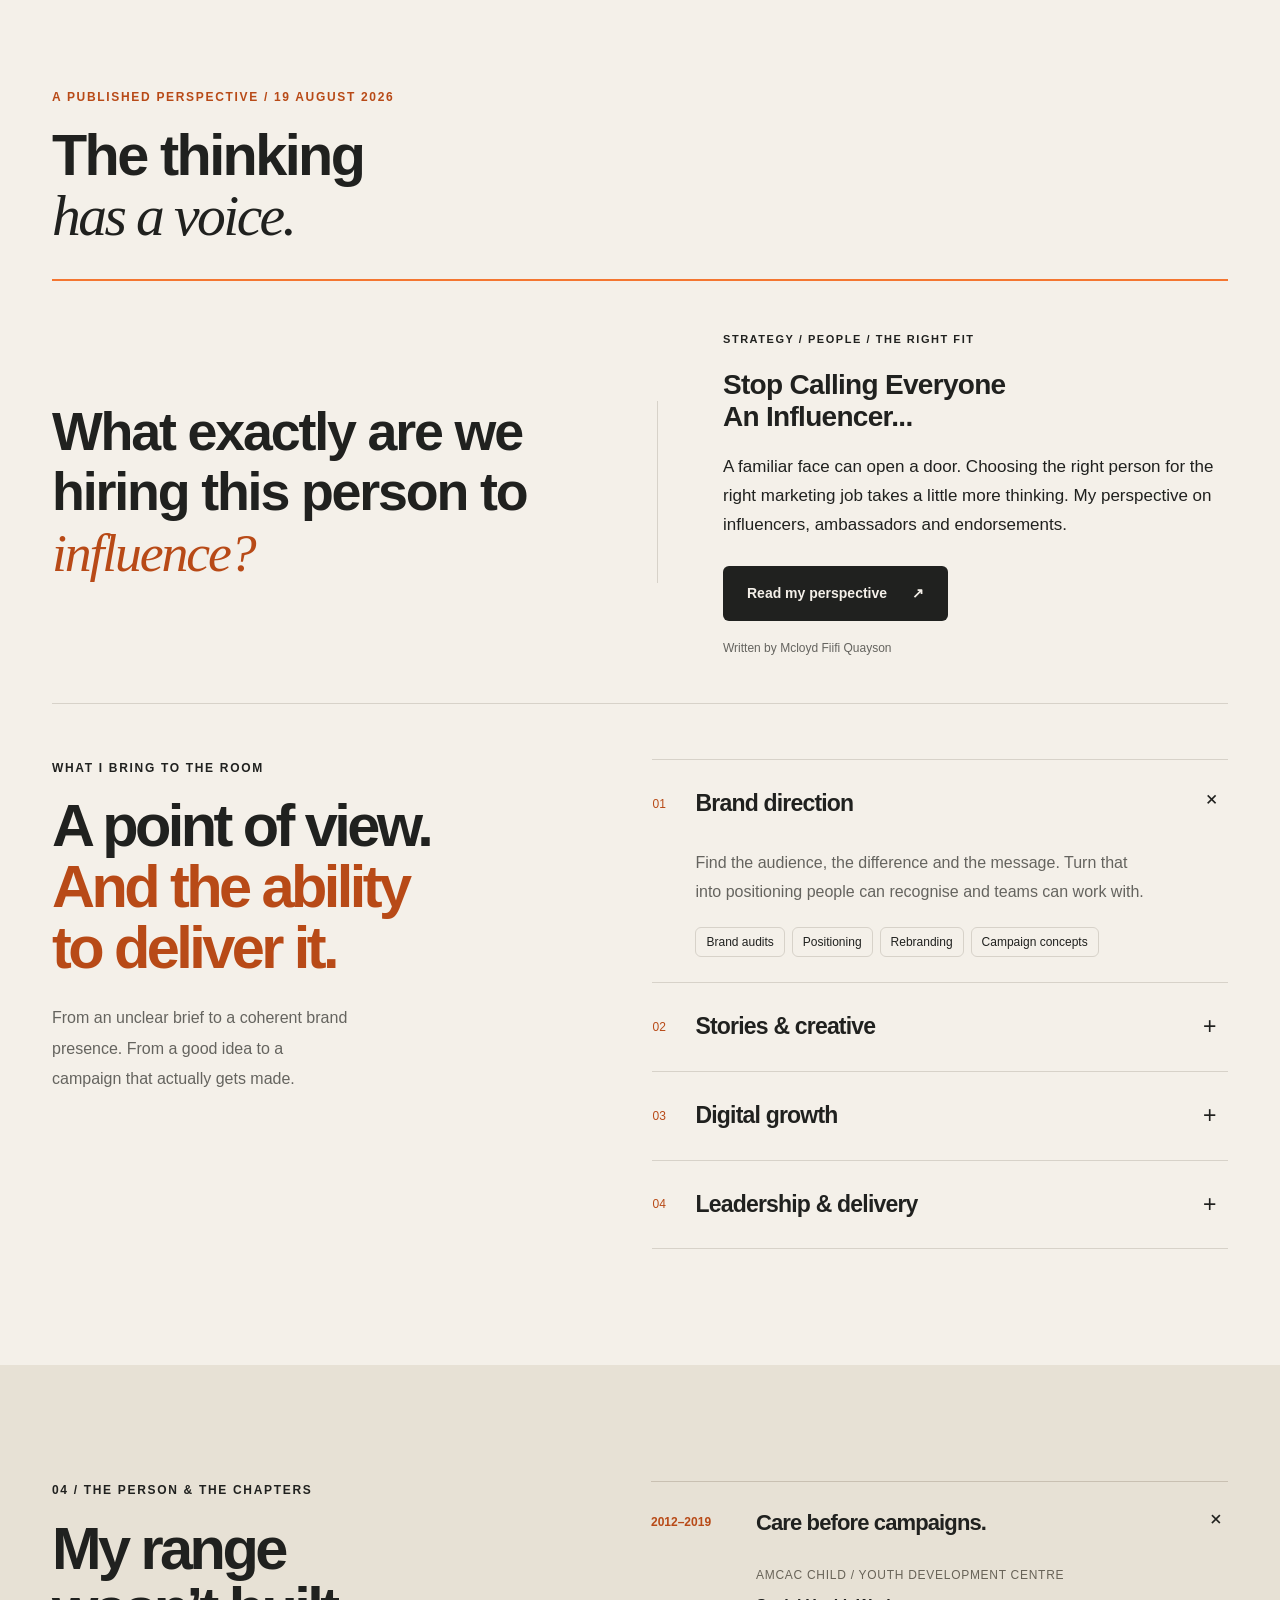
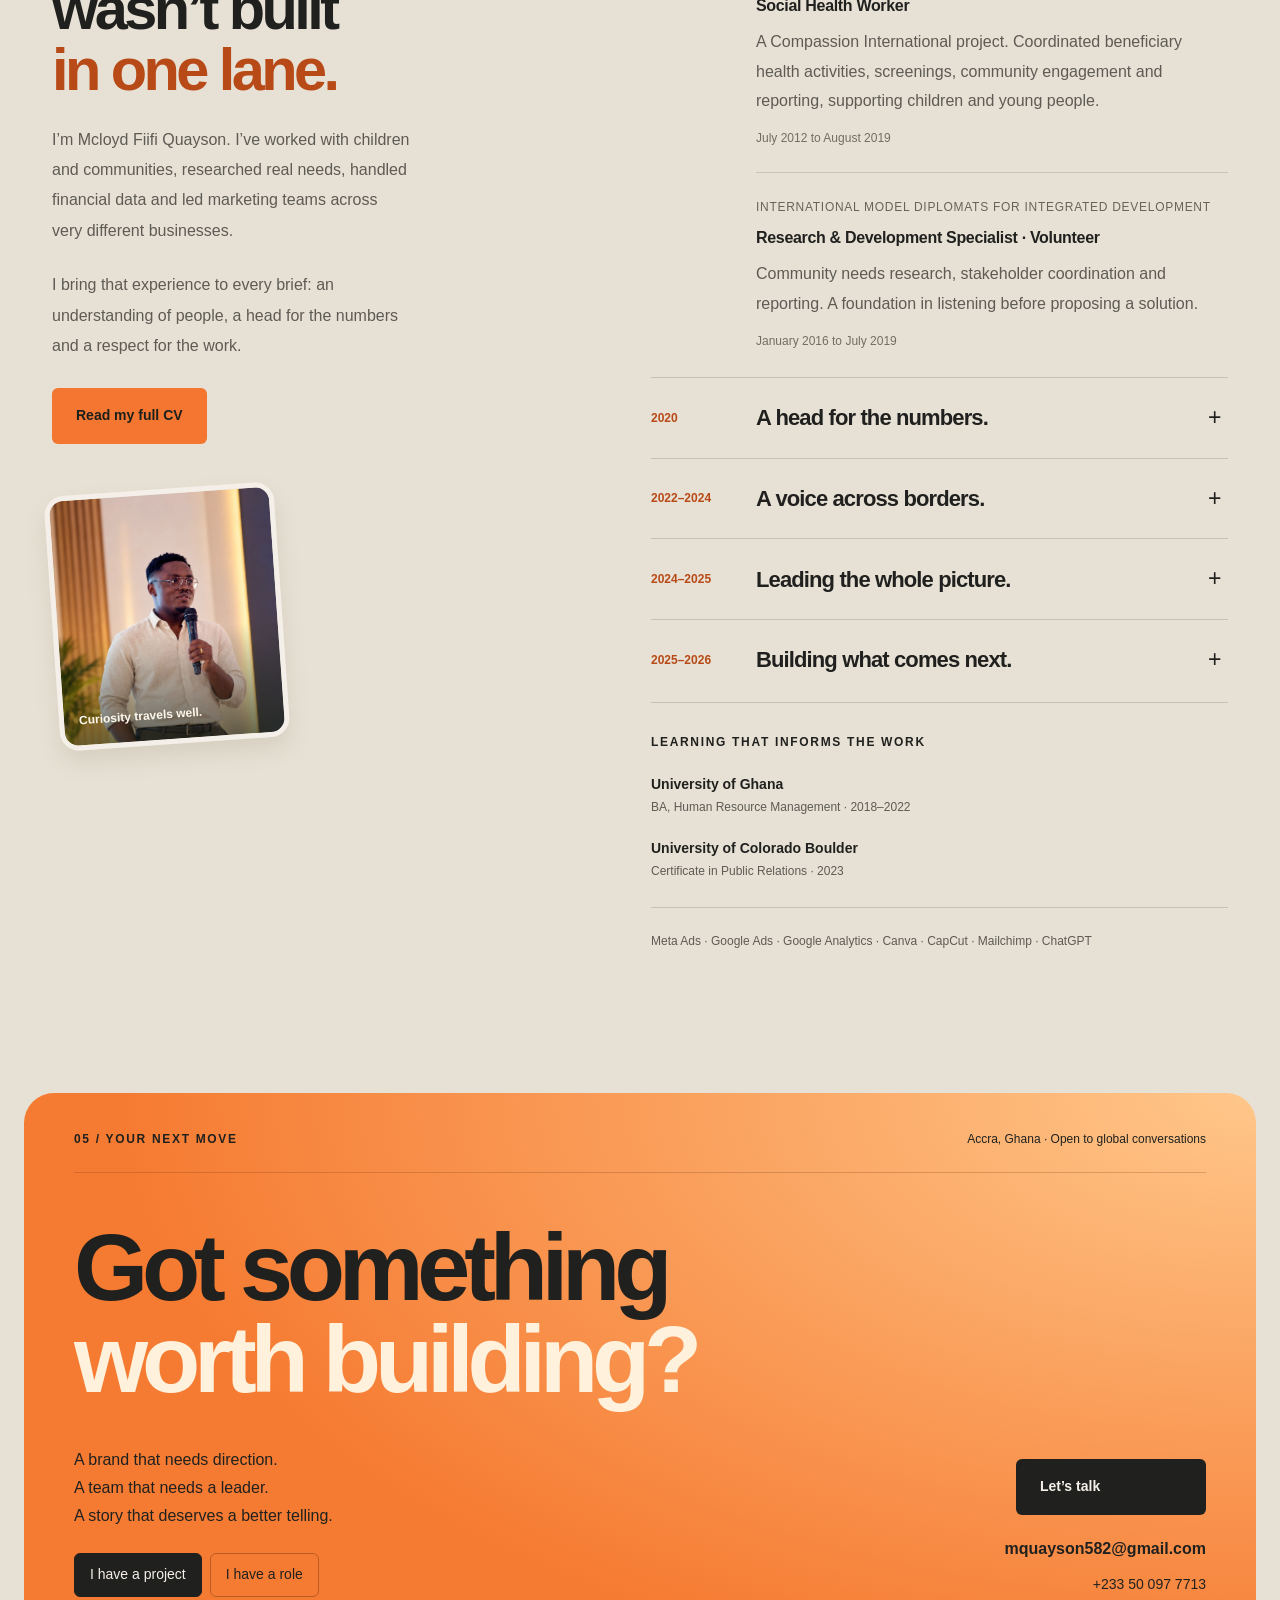
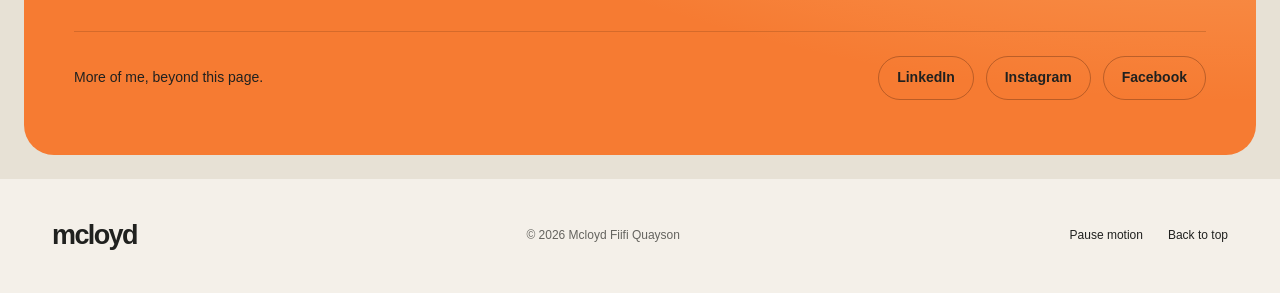
==== commit 84737de6: "Add Formica Agency case study" ====
--- a/index.html
+++ b/index.html
@@ -43,7 +43,7 @@
 <article class="project project-feature reveal" data-category="growth strategy"><button class="project-open" data-project="invest"><div class="project-visual editorial-feature feature-invest"><div class="feature-copy"><span class="eyebrow">INVEST AFRICA 54 / US BASED BRAND</span><p>Make the<br>complex<br><em>make sense.</em></p><span class="feature-result">+35% website traffic</span></div><div class="feature-art"><img src="assets/invest.webp" alt="Invest Africa 54 educational campaign creative" loading="lazy" width="1080" height="1080"></div><span class="open-arrow" aria-hidden="true">+</span></div><div class="project-info"><div><h3>Invest Africa 54</h3><p>Marketing Team Lead · Investment & real estate</p></div><span>01</span></div></button><a class="case-link" href="work/invest-africa-54/">Explore the full case study <span aria-hidden="true">↗</span></a></article>
 <article class="project reveal" data-category="growth brand"><button class="project-open" data-project="hotel"><div class="project-visual hotel-visual"><img src="assets/hotelFilm.jpg" alt="Exterior of Chateau Nana Willine from a hospitality campaign reel" loading="lazy" width="720" height="1280"><div class="visual-type"><span>CHATEAU NANA WILLINE</span><p>Sell the<br><em>feeling.</em></p><small>Before you sell the room.</small></div><span class="open-arrow" aria-hidden="true">+</span></div><div class="project-info"><div><h3>Chateau Nana Willine</h3><p>Digital Marketing Team Lead · Hospitality</p></div><span>02</span></div></button><a class="case-link" href="work/chateau-nana-willine/">Explore the full case study <span aria-hidden="true">↗</span></a></article>
 <article class="project reveal" data-category="brand strategy"><button class="project-open" data-project="oasis"><div class="project-visual oasis-visual"><img class="oasis-photo" src="assets/oasis-brand-photo.jpg" alt="A guest room at Oasis Beach Resort" width="960" height="1280" loading="lazy"><img class="case-brand-logo" src="assets/oasis-logo.png" alt="Oasis Beach Resort logo" width="500" height="500" loading="lazy"><div class="visual-type"><span>OASIS / CAPE COAST, GHANA</span><p>A place.<br>A past.<br><em>A new chapter.</em></p></div><div class="oasis-line"><span>Cape Coast</span><span>Community · Heritage · Transformation</span></div><span class="open-arrow" aria-hidden="true">+</span></div><div class="project-info"><div><h3>Oasis Beach Resort</h3><p>Project Lead · Rebranding & digital positioning</p></div><span>03</span></div></button></article>
-<article class="project project-feature reveal" id="formica-work" data-category="growth brand"><button class="project-open" data-project="formica"><div class="project-visual editorial-feature feature-formica"><div class="feature-copy"><span class="eyebrow">FORMICA AGENCY</span><p>Big ambitions.<br><em>Human hooks.</em></p><span class="feature-result">+45% social engagement</span></div><div class="feature-art"><img src="assets/formica.webp" alt="Formica Agency career development creative" loading="lazy" width="1080" height="1080"></div><span class="open-arrow" aria-hidden="true">+</span></div><div class="project-info"><div><h3>Formica Agency</h3><p>Marketing Team Lead · Education & careers</p></div><span>04</span></div></button></article>
+<article class="project project-feature reveal" id="formica-work" data-category="growth brand"><button class="project-open" data-project="formica"><div class="project-visual editorial-feature feature-formica"><div class="feature-copy"><span class="eyebrow">FORMICA AGENCY</span><p>Big ambitions.<br><em>Human hooks.</em></p><span class="feature-result">+45% social engagement</span></div><div class="feature-art"><img src="assets/formica.webp" alt="Formica Agency career development creative" loading="lazy" width="1080" height="1080"></div><span class="open-arrow" aria-hidden="true">+</span></div><div class="project-info"><div><h3>Formica Agency</h3><p>Marketing Team Lead · Education & careers</p></div><span>04</span></div></button><a class="case-link" href="work/formica-agency/">Explore the full case study <span aria-hidden="true">↗</span></a></article>
 <article class="project reveal" data-category="growth brand"><button class="project-open" data-project="cg"><div class="project-visual cg-visual"><img src="assets/cg.webp" alt="CG Dispo promotional social creative for a cleaning service offer" loading="lazy" width="960" height="1200"><div class="visual-label"><span>CG DISPO / FROM LAUNCH</span><p>A local service.<br>A presence that works.</p></div><span class="visual-result">+45% engagement</span><span class="open-arrow" aria-hidden="true">+</span></div><div class="project-info"><div><h3>CG Dispo</h3><p>Social Media & Marketing Lead · Local services</p></div><span>05</span></div></button></article>
 <article class="project reveal" data-category="growth strategy"><button class="project-open" data-project="aesthetics"><div class="project-visual aesthetics-visual"><img class="case-brand-logo" src="assets/vintage-logo.png" alt="Vintage Aesthetics by MaDell logo" width="600" height="281" loading="lazy"><div class="visual-type"><span>VINTAGE AESTHETICS BY MADELL / UK</span><p>Make trust<br><em>the headline.</em></p></div><div class="aesthetics-results"><span><b>50%+</b>Engagement growth</span><span><b>UK</b>Strategy · Education · Storytelling</span></div><span class="open-arrow" aria-hidden="true">+</span></div><div class="project-info"><div><h3>Vintage Aesthetics by MaDell</h3><p>Social Media Strategist · United Kingdom</p></div><span>06</span></div></button></article>
 <article class="project reveal" data-category="brand"><button class="project-open" data-project="xie"><div class="project-visual xie-visual"><img src="assets/xie.webp" alt="Xie Trails identity on a tote bag, shirt and cap" loading="lazy" width="1440" height="1600"><span class="sample-label">BRAND IDENTITY SAMPLE</span><span class="open-arrow" aria-hidden="true">+</span></div><div class="project-info"><div><h3>Xie Trails</h3><p>Identity applications · Travel</p></div><span>07</span></div></button></article>
@@ -110,3 +110,4 @@
 <dialog id="enquiry-dialog" aria-labelledby="enquiry-title" aria-describedby="enquiry-intro"><div class="dialog-top"><span class="eyebrow">A good conversation starts here</span><button id="enquiry-close" aria-label="Close enquiry">Close</button></div><h2 id="enquiry-title">Let’s build something worth noticing.</h2><p id="enquiry-intro">Tell me what you have in mind. Prepare your message here, then review and send it in your email app or Gmail.</p><p id="enquiry-service" class="enquiry-service" hidden></p><div class="enquiry-fields"><label for="enquiry-name">Your name <span>(optional)</span></label><input id="enquiry-name" name="name" autocomplete="name" placeholder="What should I call you?"><label for="enquiry-company">Brand or organisation <span>(optional)</span></label><input id="enquiry-company" name="organization" autocomplete="organization" placeholder="Who are we building for?"><label id="enquiry-message-label" for="enquiry-message">What are we making happen?</label><textarea id="enquiry-message" name="message" rows="5" placeholder="The idea, the challenge, the timing. Start anywhere."></textarea></div><div class="enquiry-actions"><a id="enquiry-email" class="button button-dark" href="mailto:mquayson582@gmail.com">Open email draft</a><a id="enquiry-gmail" class="button button-orange" href="https://mail.google.com/mail/?view=cm&amp;fs=1&amp;to=mquayson582%40gmail.com" target="_blank" rel="noopener">Use Gmail</a></div><p class="enquiry-address">Or email me directly: <a href="mailto:mquayson582@gmail.com">mquayson582@gmail.com</a></p></dialog>
 </body>
 </html>
+
